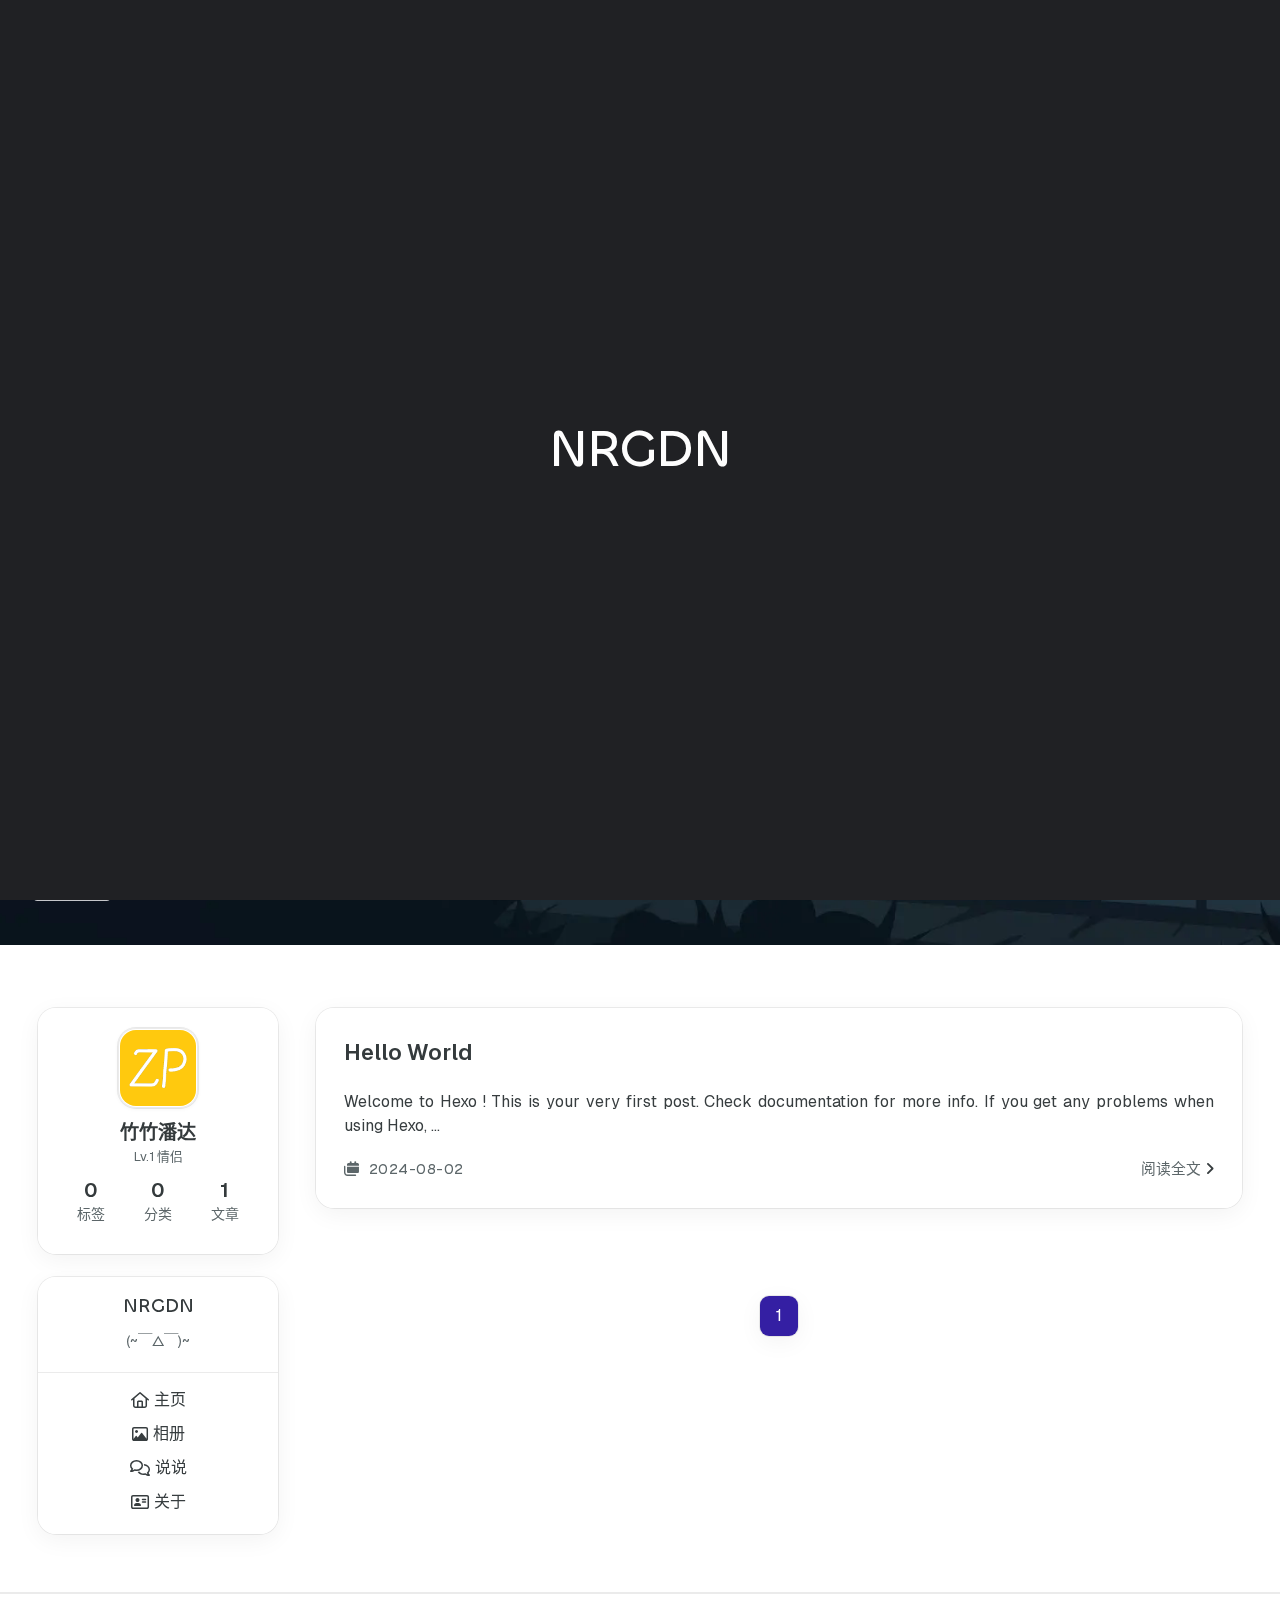
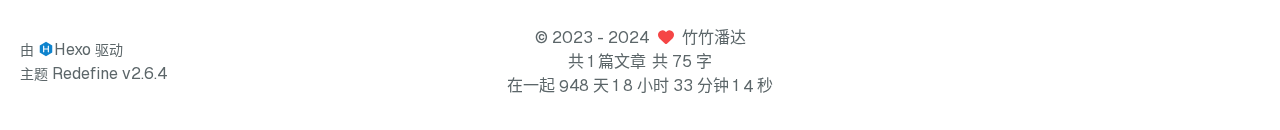
==== index.html @ ad13288f "Site updated: 2024-08-08 12:19:43" ====
<!DOCTYPE html>
<html lang="zh-CN">
<head>
    <meta charset="utf-8">
    <meta name="viewport" content="width=device-width, initial-scale=1">
    <meta name="keywords" content="Hexo Theme Redefine">
    
    <meta name="author" content="竹竹潘达">
    <!-- preconnect -->
    <link rel="preconnect" href="https://fonts.googleapis.com">
    <link rel="preconnect" href="https://fonts.gstatic.com" crossorigin>

    
    <!--- Seo Part-->
    
    <link rel="canonical" href="http://example.com/"/>
    <meta name="robots" content="index,follow">
    <meta name="googlebot" content="index,follow">
    <meta name="revisit-after" content="1 days">
    
        <meta property="og:type" content="website">
<meta property="og:title" content="Hexo">
<meta property="og:url" content="http://example.com/index.html">
<meta property="og:site_name" content="Hexo">
<meta property="og:locale" content="zh_CN">
<meta property="article:author" content="John Doe">
<meta name="twitter:card" content="summary">
    
    
    <!--- Icon Part-->
    <link rel="icon" type="image/png" href="/images/basic/favicon.ico" sizes="192x192">
    <link rel="apple-touch-icon" sizes="180x180" href="/images/basic/favicon.ico">
    <meta name="theme-color" content="#341FA3">
    <link rel="shortcut icon" href="/images/basic/favicon.ico">
    <!--- Page Info-->
    
    <title>
        
        NRGDN
    </title>

    
<link rel="stylesheet" href="/fonts/Chillax/chillax.css">


    <!--- Inject Part-->
    

    
<link rel="stylesheet" href="/css/style.css">


    
        
<link rel="stylesheet" href="/assets/build/styles.css">

    

    
<link rel="stylesheet" href="/fonts/GeistMono/geist-mono.css">

    
<link rel="stylesheet" href="/fonts/Geist/geist.css">

    <!--- Font Part-->
    
    
    
    

    
        
<script src="/js/libs/anime.min.js"></script>

    

    <script id="hexo-configurations">
    window.config = {"hostname":"example.com","root":"/","language":"zh-CN","path":"search.xml"};
    window.theme = {"articles":{"style":{"font_size":"16px","line_height":1.5,"image_border_radius":"14px","image_alignment":"center","image_caption":false,"link_icon":true,"title_alignment":"left","headings_top_spacing":{"h1":"3.2rem","h2":"2.4rem","h3":"1.9rem","h4":"1.6rem","h5":"1.4rem","h6":"1.3rem"}},"word_count":{"enable":true,"count":true,"min2read":true},"author_label":{"enable":true,"auto":false,"list":["Lv.1 情侣","Lv.2 超甜情侣","Lv.3 神仙眷侣"]},"code_block":{"copy":true,"style":"simple","font":{"enable":false,"family":null,"url":null}},"toc":{"enable":true,"max_depth":3,"number":true,"expand":true,"init_open":true},"copyright":{"enable":true,"default":"all_rights_reserved"},"lazyload":true,"recommendation":{"enable":false,"title":"推荐阅读","limit":3,"mobile_limit":2,"placeholder":"/images/wallhaven-wqery6-light.webp","skip_dirs":[]}},"colors":{"primary":"#341FA3","secondary":null,"default_mode":"light"},"global":{"fonts":{"chinese":{"enable":false,"family":null,"url":null},"english":{"enable":false,"family":null,"url":null}},"content_max_width":"1000px","sidebar_width":"210px","hover":{"shadow":true,"scale":true},"scroll_progress":{"bar":true,"percentage":true},"website_counter":{"url":"https://cn.vercount.one/js","enable":false,"site_pv":true,"site_uv":true,"post_pv":true},"single_page":true,"preloader":true,"open_graph":true,"google_analytics":{"enable":false,"id":null}},"home_banner":{"enable":true,"style":"fixed","image":{"light":"/images/wallhaven-wqery6-light.webp","dark":"/images/wallhaven-wqery6-dark.webp"},"title":"竹竹潘达历险记","subtitle":{"text":[" "],"hitokoto":{"enable":true,"api":"https://v1.hitokoto.cn?c=d&c=k"},"typing_speed":100,"backing_speed":80,"starting_delay":500,"backing_delay":1500,"loop":true,"smart_backspace":true},"text_color":{"light":"#b6d1d1","dark":"#d1d1b6"},"text_style":{"title_size":"2.8rem","subtitle_size":"1.5rem","line_height":1.2},"custom_font":{"enable":false,"family":null,"url":null},"social_links":{"enable":true,"style":"center","links":{"github":"https://github.com/oasislzy/oasislzy.github.io.git","instagram":null,"zhihu":null,"twitter":null,"email":null},"qrs":{"weixin":null}}},"plugins":{"feed":{"enable":false},"aplayer":{"enable":true,"type":"fixed","audios":[{"name":"New Romantics","artist":"Taylor Swift","url":"/music/New Romantics by Taylor Swift/New Romantics by Taylor Swift.mp3","cover":"/music/New Romantics by Taylor Swift/New Romantics by Taylor Swift.jpg","lrc":"/music/New Romantics by Taylor Swift/New Romantics by Taylor Swift.lrc"},{"name":"Liebesträume No. 3 in A-Flat Major, S. 541 No. 3","artist":"Franz Liszt","url":"/music/Liebesträume No. 3 in A-Flat Major, S. 541 No. 3/Liebesträume No. 3 in A-Flat Major, S. 541 No. 3.mp3","cover":"/music/Liebesträume No. 3 in A-Flat Major, S. 541 No. 3/Liebesträume No. 3 in A-Flat Major, S. 541 No. 3.jpg","lrc":null}]},"mermaid":{"enable":false,"version":"9.3.0"}},"version":"2.6.4","navbar":{"auto_hide":true,"color":{"left":"#f78736","right":"#367df7","transparency":33},"width":{"home":"1200px","pages":"1000px"},"links":{"Home":{"path":"/","icon":"fa-regular fa-house"},"Articles":{"icon":"fa-regular fa-newspaper","submenus":{"Archives":"/archives","Tags":"/tags","Categories":"/categories"}},"Masonry":{"path":"/masonry","icon":"fa-regular fa-image"},"Shuoshuo":{"path":"/essays","icon":"fa-regular fa-comments"},"About":{"path":"/about","icon":"fa-regular fa-address-card"}},"search":{"enable":true,"preload":true}},"page_templates":{"friends_column":2,"tags_style":"blur"},"home":{"sidebar":{"enable":true,"position":"left","first_item":"info","announcement":"(~￣△￣)~","show_on_mobile":false,"links":{"主页":{"path":"/","icon":"fa-regular fa-house"},"相册":{"path":"/masonry","icon":"fa-regular fa-image"},"说说":{"path":"/essays","icon":"fa-regular fa-comments"},"关于":{"path":"/about","icon":"fa-regular fa-address-card"}}},"article_date_format":"auto","categories":{"enable":true,"limit":3},"tags":{"enable":true,"limit":3}},"footerStart":"2023/12/18 19:29:13"};
    window.lang_ago = {"second":"%s 秒前","minute":"%s 分钟前","hour":"%s 小时前","day":"%s 天前","week":"%s 周前","month":"%s 个月前","year":"%s 年前"};
    window.data = {"masonry":true};
  </script>
    
    <!--- Fontawesome Part-->
    
<link rel="stylesheet" href="/fontawesome/fontawesome.min.css">

    
<link rel="stylesheet" href="/fontawesome/brands.min.css">

    
<link rel="stylesheet" href="/fontawesome/solid.min.css">

    
<link rel="stylesheet" href="/fontawesome/regular.min.css">

    
    
    
    
<meta name="generator" content="Hexo 7.3.0"></head>


<body>
<div class="progress-bar-container">
    
        <span class="scroll-progress-bar"></span>
    

    
        <span class="pjax-progress-bar"></span>
<!--        <span class="swup-progress-icon">-->
<!--            <i class="fa-solid fa-circle-notch fa-spin"></i>-->
<!--        </span>-->
    
</div>



    <style>
    :root {
        --preloader-background-color: #fff;
        --preloader-text-color: #000;
    }

    @media (prefers-color-scheme: dark) {
        :root {
            --preloader-background-color: #202124;
            --preloader-text-color: #fff;
        }
    }

    @media (prefers-color-scheme: light) {
        :root {
            --preloader-background-color: #fff;
            --preloader-text-color: #000;
        }
    }

    @media (max-width: 600px) {
        .ml13 {
            font-size: 2.6rem !important; /* Adjust this value as needed */
        }
    }

    .preloader {
        display: flex;
        flex-direction: column;
        gap: 1rem; /* Tailwind 'gap-4' is 1rem */
        align-items: center;
        justify-content: center;
        position: fixed;
        padding: 12px;
        top: 0;
        right: 0;
        bottom: 0;
        left: 0;
        width: 100vw;
        height: 100vh; /* 'h-screen' is 100% of the viewport height */
        background-color: var(--preloader-background-color);
        z-index: 1100; /* 'z-[1100]' sets the z-index */
        transition: opacity 0.2s ease-in-out;
    }

    .ml13 {
        font-size: 3.2rem;
        /* text-transform: uppercase; */
        color: var(--preloader-text-color);
        letter-spacing: -1px;
        font-weight: 500;
        font-family: 'Chillax-Variable', sans-serif;
        text-align: center;
    }

    .ml13 .word {
        display: inline-flex;
        flex-wrap: wrap;
        white-space: nowrap;
    }

    .ml13 .letter {
        display: inline-block;
        line-height: 1em;
    }
</style>

<div class="preloader">
    <h2 class="ml13">
        NRGDN
    </h2>
    <script>
        var textWrapper = document.querySelector('.ml13');
        // Split text into words
        var words = textWrapper.textContent.trim().split(' ');

        // Clear the existing content
        textWrapper.innerHTML = '';

        // Wrap each word and its letters in spans
        words.forEach(function(word) {
            var wordSpan = document.createElement('span');
            wordSpan.classList.add('word');
            wordSpan.innerHTML = word.replace(/\S/g, "<span class='letter'>$&</span>");
            textWrapper.appendChild(wordSpan);
            textWrapper.appendChild(document.createTextNode(' ')); // Add space between words
        });

        var animation = anime.timeline({loop: true})
            .add({
                targets: '.ml13 .letter',
                translateY: [40,0],
                translateZ: 0,
                opacity: [0,1],
                filter: ['blur(5px)', 'blur(0px)'], // Starting from blurred to unblurred
                easing: "easeOutExpo",
                duration: 1400,
                delay: (el, i) => 300 + 30 * i,
            }).add({
                targets: '.ml13 .letter',
                translateY: [0,-40],
                opacity: [1,0],
                filter: ['blur(0px)', 'blur(5px)'], // Ending from unblurred to blurred
                easing: "easeInExpo",
                duration: 1200,
                delay: (el, i) => 100 + 30 * i,
                complete: function() {
                    hidePreloader(); // Call hidePreloader after the animation completes
                }
            });

        let themeStatus = JSON.parse(localStorage.getItem('REDEFINE-THEME-STATUS'))?.isDark;

        // If the theme status is not found in local storage, check the preferred color scheme
        if (themeStatus === undefined || themeStatus === null) {
            if (window.matchMedia && window.matchMedia('(prefers-color-scheme: dark)').matches) {
                themeStatus = 'dark';
            } else {
                themeStatus = 'light';
            }
        }

        // Now you can use the themeStatus variable in your code
        if (themeStatus) {
            document.documentElement.style.setProperty('--preloader-background-color', '#202124');
            document.documentElement.style.setProperty('--preloader-text-color', '#fff');
        } else {
            document.documentElement.style.setProperty('--preloader-background-color', '#fff');
            document.documentElement.style.setProperty('--preloader-text-color', '#000');
        }

        window.addEventListener('load', function () {
            setTimeout(hidePreloader, 5000); // Call hidePreloader after 5000 milliseconds if not already called by animation
        });

        function hidePreloader() {
            var preloader = document.querySelector('.preloader');
            preloader.style.opacity = '0';
            setTimeout(function () {
                preloader.style.display = 'none';
            }, 200);
        }
    </script>
</div>

<main class="page-container" id="swup">

    
        
    <style>
        .home-banner-container {
            background: none !important;
        }
        .home-article-item,
        .sidebar-links,
        .sidebar-content,
        a.page-number,
        a.extend,
        .sidebar-links .links:hover,
        .right-bottom-tools,
        footer.footer {
            background-color: var(--background-color-transparent-80) !important;
        }
        .right-bottom-tools:hover,
        a.page-number:hover,
        a.extend:hover {
            background-color: var(--primary-color) !important;
        }
        .site-info,
        .home-article-sticky-label {
            background-color: var(--background-color-transparent-15) !important;
        }
        .home-article-sticky-label {
            backdrop-filter: none !important;
        }
    </style>
    <div class="home-banner-background transition-fade fixed top-0 left-0 w-screen h-screen scale-125 sm:scale-110 box-border will-change-transform bg-cover">
        <img src="/images/wallhaven-wqery6-light.webp" alt="home-banner-background" class="w-full h-full object-cover dark:hidden">
        <img src="/images/wallhaven-wqery6-dark.webp" alt="home-banner-background" class="w-full h-full object-cover hidden dark:block">
    </div>


<div class="home-banner-container flex justify-center items-center transition-fade relative">
    
    <div class="content mt-8 flex flex-col justify-center items-center">
        <div class="description flex flex-col justify-center items-center w-screen font-medium text-center"
        
        >
            竹竹潘达历险记
            
            
                <p><i id="subtitle"></i></p>
            
        </div>
        
            
            <div class="absolute bottom-0.5 flex flex-row justify-center max-w-[1340px] items-center w-full px-8 sm:px-12">
                <div class="hidden p-3 bg-gray-300/50 dark:bg-gray-500/40 backdrop-blur-lg border border-white/20 dark:border-gray-500/30 group rounded-full cursor-pointer flex justify-center items-center aspect-square h-full shadow-redefine-flat hover:shadow-redefine-flat-hover transition-shadow" onclick="scrollToMain()" >
                    <i class="fa-solid fa-arrow-down fa-fw fa-lg group-hover:translate-y-1 transition-transform"></i>
                </div>
                <div class="social-contacts px-6 py-3 bg-gray-300/50 dark:bg-gray-500/40 backdrop-blur-lg border border-white/20 dark:border-gray-500/30 shadow-redefine-flat rounded-full flex flex-row gap-3 items-center">
                    
                        
                            
                                <span class="social-contact-item github">
                                    <a target="_blank" href="https://github.com/oasislzy/oasislzy.github.io.git">
                                        <i class="fa-brands fa-fw fa-lg fa-github"></i>
                                    </a>
                                </span>
                            
                        
                    
                        
                    
                        
                    
                        
                    
                        
                    
                    
                </div>
            </div>
        
    </div>
    <script>
        const scrollToMain = ()=> {
            console.log('scroll');
            const target = document.querySelector('.main-content-container');
            target.scrollIntoView({ behavior: 'smooth'});
        }
    </script>
</div>
    

    <div class="main-content-container">


        <div class="main-content-header">
            <header class="navbar-container px-6 md:px-12">

    <div class="navbar-content has-home-banner">
        <div class="left">
            
            <a class="logo-title" href="/">
                <h1>
                NRGDN
                </h1>
            </a>
        </div>

        <div class="right">
            <!-- PC -->
            <div class="desktop">
                <ul class="navbar-list">
                    
                        
                            

                            <li class="navbar-item">
                                <!-- Menu -->
                                <a class="active"
                                   href="/"
                                        >
                                    <i class="fa-regular fa-house fa-fw"></i>
                                    首页
                                    
                                </a>

                                <!-- Submenu -->
                                
                            </li>
                    
                        
                            

                            <li class="navbar-item">
                                <!-- Menu -->
                                <a class="has-dropdown"
                                   href="#"
                                        onClick=&#34;return false;&#34;>
                                    <i class="fa-regular fa-newspaper fa-fw"></i>
                                    文章
                                    <i class="fa-solid fa-chevron-down fa-fw"></i>
                                </a>

                                <!-- Submenu -->
                                
                                    <ul class="sub-menu">
                                        
                                            <li>
                                                <a href="/archives">
                                                    归档
                                                </a>
                                            </li>
                                        
                                            <li>
                                                <a href="/tags">
                                                    标签
                                                </a>
                                            </li>
                                        
                                            <li>
                                                <a href="/categories">
                                                    分类
                                                </a>
                                            </li>
                                        
                                    </ul>
                                
                            </li>
                    
                        
                            

                            <li class="navbar-item">
                                <!-- Menu -->
                                <a class=""
                                   href="/masonry"
                                        >
                                    <i class="fa-regular fa-image fa-fw"></i>
                                    相册
                                    
                                </a>

                                <!-- Submenu -->
                                
                            </li>
                    
                        
                            

                            <li class="navbar-item">
                                <!-- Menu -->
                                <a class=""
                                   href="/essays"
                                        >
                                    <i class="fa-regular fa-comments fa-fw"></i>
                                    说说
                                    
                                </a>

                                <!-- Submenu -->
                                
                            </li>
                    
                        
                            

                            <li class="navbar-item">
                                <!-- Menu -->
                                <a class=""
                                   href="/about"
                                        >
                                    <i class="fa-regular fa-address-card fa-fw"></i>
                                    关于
                                    
                                </a>

                                <!-- Submenu -->
                                
                            </li>
                    
                    
                        <li class="navbar-item search search-popup-trigger">
                            <i class="fa-solid fa-magnifying-glass"></i>
                        </li>
                    
                </ul>
            </div>
            <!-- Mobile -->
            <div class="mobile">
                
                    <div class="icon-item search search-popup-trigger"><i class="fa-solid fa-magnifying-glass"></i>
                    </div>
                
                <div class="icon-item navbar-bar">
                    <div class="navbar-bar-middle"></div>
                </div>
            </div>
        </div>
    </div>

    <!-- Mobile sheet -->
    <div class="navbar-drawer h-screen w-full absolute top-0 left-0 bg-background-color flex flex-col justify-between">
        <ul class="drawer-navbar-list flex flex-col px-4 justify-center items-start">
            
                
                    

                    <li class="drawer-navbar-item text-base my-1.5 flex flex-col w-full">
                        
                        <a class="py-1.5 px-2 flex flex-row items-center justify-between gap-1 hover:!text-primary active:!text-primary text-2xl font-semibold group border-b border-border-color hover:border-primary w-full active"
                           href="/"
                        >
                            <span>
                                首页
                            </span>
                            
                                <i class="fa-regular fa-house fa-sm fa-fw"></i>
                            
                        </a>
                        

                        
                    </li>
            
                
                    

                    <li class="drawer-navbar-item-sub text-base my-1.5 flex flex-col w-full">
                        
                        <div class="py-1.5 px-2 flex flex-row items-center justify-between gap-1 hover:!text-primary active:!text-primary cursor-pointer text-2xl font-semibold group border-b border-border-color hover:border-primary w-full active"
                             navbar-data-toggle="submenu-Articles"
                        >
                            <span>
                                文章
                            </span>
                            
                                <i class="fa-solid fa-chevron-right fa-sm fa-fw transition-all"></i>
                            
                        </div>
                        

                        
                            <div class="flex-col items-start px-2 py-2 hidden" data-target="submenu-Articles">
                                
                                    <div class="drawer-navbar-item text-base flex flex-col justify-center items-start hover:underline active:underline hover:underline-offset-1 rounded-3xl">
                                        <a class=" text-third-text-color text-xl"
                                           href="/archives">归档</a>
                                    </div>
                                
                                    <div class="drawer-navbar-item text-base flex flex-col justify-center items-start hover:underline active:underline hover:underline-offset-1 rounded-3xl">
                                        <a class=" text-third-text-color text-xl"
                                           href="/tags">标签</a>
                                    </div>
                                
                                    <div class="drawer-navbar-item text-base flex flex-col justify-center items-start hover:underline active:underline hover:underline-offset-1 rounded-3xl">
                                        <a class=" text-third-text-color text-xl"
                                           href="/categories">分类</a>
                                    </div>
                                
                            </div>
                        
                    </li>
            
                
                    

                    <li class="drawer-navbar-item text-base my-1.5 flex flex-col w-full">
                        
                        <a class="py-1.5 px-2 flex flex-row items-center justify-between gap-1 hover:!text-primary active:!text-primary text-2xl font-semibold group border-b border-border-color hover:border-primary w-full "
                           href="/masonry"
                        >
                            <span>
                                相册
                            </span>
                            
                                <i class="fa-regular fa-image fa-sm fa-fw"></i>
                            
                        </a>
                        

                        
                    </li>
            
                
                    

                    <li class="drawer-navbar-item text-base my-1.5 flex flex-col w-full">
                        
                        <a class="py-1.5 px-2 flex flex-row items-center justify-between gap-1 hover:!text-primary active:!text-primary text-2xl font-semibold group border-b border-border-color hover:border-primary w-full "
                           href="/essays"
                        >
                            <span>
                                说说
                            </span>
                            
                                <i class="fa-regular fa-comments fa-sm fa-fw"></i>
                            
                        </a>
                        

                        
                    </li>
            
                
                    

                    <li class="drawer-navbar-item text-base my-1.5 flex flex-col w-full">
                        
                        <a class="py-1.5 px-2 flex flex-row items-center justify-between gap-1 hover:!text-primary active:!text-primary text-2xl font-semibold group border-b border-border-color hover:border-primary w-full "
                           href="/about"
                        >
                            <span>
                                关于
                            </span>
                            
                                <i class="fa-regular fa-address-card fa-sm fa-fw"></i>
                            
                        </a>
                        

                        
                    </li>
            

            
            
        </ul>

        <div class="statistics flex justify-around my-2.5">
    <a class="item tag-count-item flex flex-col justify-center items-center w-20" href="/tags">
        <div class="number text-2xl sm:text-xl text-second-text-color font-semibold">0</div>
        <div class="label text-third-text-color text-sm">标签</div>
    </a>
    <a class="item tag-count-item flex flex-col justify-center items-center w-20" href="/categories">
        <div class="number text-2xl sm:text-xl text-second-text-color font-semibold">0</div>
        <div class="label text-third-text-color text-sm">分类</div>
    </a>
    <a class="item tag-count-item flex flex-col justify-center items-center w-20" href="/archives">
        <div class="number text-2xl sm:text-xl text-second-text-color font-semibold">1</div>
        <div class="label text-third-text-color text-sm">文章</div>
    </a>
</div>
    </div>

    <div class="window-mask"></div>

</header>


        </div>

        <div class="main-content-body">

            
                <div class="home-sidebar-container">
    <div class="sticky-container sticky">
        
        
            <div class="sidebar-content">
                <div class="avatar flex justify-center">
    <img src="/images/basic/avatar.png">
</div>
                <div class="author flex flex-col justify-center my-2.5 mx-0">
    <div class="name">竹竹潘达</div>
    
        <div class="label">Lv.1 情侣</div>
    
</div>
                <div class="statistics flex justify-around my-2.5">
    <a class="item tag-count-item flex flex-col justify-center items-center w-20" href="/tags">
        <div class="number text-2xl sm:text-xl text-second-text-color font-semibold">0</div>
        <div class="label text-third-text-color text-sm">标签</div>
    </a>
    <a class="item tag-count-item flex flex-col justify-center items-center w-20" href="/categories">
        <div class="number text-2xl sm:text-xl text-second-text-color font-semibold">0</div>
        <div class="label text-third-text-color text-sm">分类</div>
    </a>
    <a class="item tag-count-item flex flex-col justify-center items-center w-20" href="/archives">
        <div class="number text-2xl sm:text-xl text-second-text-color font-semibold">1</div>
        <div class="label text-third-text-color text-sm">文章</div>
    </a>
</div>
            </div>
            
                <div class="sidebar-links"   marginTop >
                    <div class="site-info">
                        <div class="site-name">NRGDN</div>
                        
                            <div class="announcement">
                                (~￣△￣)~
                            </div>
                        
                    </div>
                    
                        
                            
                                <a class="links" href="/">
                                    
                                        <i class="fa-regular fa-house icon-space"></i>
                                    
                                    <span class="link-name">主页</span>
                                </a>
                            
                        
                            
                                <a class="links" href="/masonry">
                                    
                                        <i class="fa-regular fa-image icon-space"></i>
                                    
                                    <span class="link-name">相册</span>
                                </a>
                            
                        
                            
                                <a class="links" href="/essays">
                                    
                                        <i class="fa-regular fa-comments icon-space"></i>
                                    
                                    <span class="link-name">说说</span>
                                </a>
                            
                        
                            
                                <a class="links" href="/about">
                                    
                                        <i class="fa-regular fa-address-card icon-space"></i>
                                    
                                    <span class="link-name">关于</span>
                                </a>
                            
                        
                    
                </div>
            
        

    </div>
</div>

            

            <div class="main-content">

                
                    <div class="home-content-container">
    <ul class="home-article-list">
        
            <li class="home-article-item">

                

                

                
                <div class="flex flex-col gap-5 px-7 pb-7 pt-7">
                    <h3 class="home-article-title">
                        <a href="/2024/08/02/hello-world/">
                            Hello World
                        </a>
                    </h3>

                    <div class="home-article-content markdown-body">
                        
                            Welcome to Hexo ! This is your very first post. Check documentation  for more info. If you get any problems when using Hexo, ...
                        
                    </div>

                    <div class="home-article-meta-info-container">
    <div class="home-article-meta-info">
        <span><i class="fa-solid fa-calendars"></i>&nbsp;
            <span class="home-article-date" data-date="Fri Aug 02 2024 18:10:32 GMT+0800">
                
                    2024-08-02
                
            </span>
        </span>
        
        
    </div>

    <a href="/2024/08/02/hello-world/">阅读全文<span class="seo-reader-text">Hello World</span>&nbsp;<i class="fa-solid fa-angle-right"></i></a>
</div>

                </div>
            </li>
        
    </ul>

    <div class="home-paginator px-7 py-5">
        <div class="paginator">
    <span class="page-number current">1</span>
</div>

    </div>
</div>

                    <div class="comment-container pjax"></div>
                

            </div>

            

        </div>

        <div class="main-content-footer">
            <footer class="footer mt-5 py-5 h-auto text-base text-third-text-color relative border-t-2 border-t-border-color">
    <div class="info-container py-3 text-center">
        
        <div class="text-center">
            &copy;
            
              <span>2023</span>
              -
            
            2024&nbsp;&nbsp;<i class="fa-solid fa-heart fa-beat" style="--fa-animation-duration: 0.5s; color: #f54545"></i>&nbsp;&nbsp;<a href="/">竹竹潘达</a>
            
                
                <p class="post-count space-x-0.5">
                    <span>
                        共 1 篇文章
                    </span>
                    
                        <span>
                            共 75 字
                        </span>
                    
                </p>
            
        </div>
        
        <div class="relative text-center lg:absolute lg:left-[20px] lg:top-1/2 lg:-translate-y-1/2 lg:text-left">
            <span class="lg:block text-sm">由 <?xml version="1.0" encoding="utf-8"?><!DOCTYPE svg PUBLIC "-//W3C//DTD SVG 1.1//EN" "http://www.w3.org/Graphics/SVG/1.1/DTD/svg11.dtd"><svg class="relative top-[2px] inline-block align-baseline" version="1.1" id="圖層_1" xmlns="http://www.w3.org/2000/svg" xmlns:xlink="http://www.w3.org/1999/xlink" x="0px" y="0px" width="1rem" height="1rem" viewBox="0 0 512 512" enable-background="new 0 0 512 512" xml:space="preserve"><path fill="#0E83CD" d="M256.4,25.8l-200,115.5L56,371.5l199.6,114.7l200-115.5l0.4-230.2L256.4,25.8z M349,354.6l-18.4,10.7l-18.6-11V275H200v79.6l-18.4,10.7l-18.6-11v-197l18.5-10.6l18.5,10.8V237h112v-79.6l18.5-10.6l18.5,10.8V354.6z"/></svg><a target="_blank" class="text-base" href="https://hexo.io">Hexo</a> 驱动</span>
            <span class="text-sm lg:block">主题&nbsp;<a class="text-base" target="_blank" href="https://github.com/EvanNotFound/hexo-theme-redefine">Redefine v2.6.4</a></span>
        </div>
        
        
            <div>
                在一起 <span class="odometer" id="runtime_days" ></span> 天 <span class="odometer" id="runtime_hours"></span> 小时 <span class="odometer" id="runtime_minutes"></span> 分钟 <span class="odometer" id="runtime_seconds"></span> 秒
            </div>
        
        
            <script data-swup-reload-script>
                try {
                    function odometer_init() {
                    const elements = document.querySelectorAll('.odometer');
                    elements.forEach(el => {
                        new Odometer({
                            el,
                            format: '( ddd).dd',
                            duration: 200
                        });
                    });
                    }
                    odometer_init();
                } catch (error) {}
            </script>
        
        
        
    </div>  
</footer>
        </div>
    </div>

    

    <div class="right-side-tools-container">
        <div class="side-tools-container">
    <ul class="hidden-tools-list">
        <li class="right-bottom-tools tool-font-adjust-plus flex justify-center items-center">
            <i class="fa-regular fa-magnifying-glass-plus"></i>
        </li>

        <li class="right-bottom-tools tool-font-adjust-minus flex justify-center items-center">
            <i class="fa-regular fa-magnifying-glass-minus"></i>
        </li>

        <li class="right-bottom-tools tool-dark-light-toggle flex justify-center items-center">
            <i class="fa-regular fa-moon"></i>
        </li>

        <!-- rss -->
        

        

        <li class="right-bottom-tools tool-scroll-to-bottom flex justify-center items-center">
            <i class="fa-regular fa-arrow-down"></i>
        </li>
    </ul>

    <ul class="visible-tools-list">
        <li class="right-bottom-tools toggle-tools-list flex justify-center items-center">
            <i class="fa-regular fa-cog fa-spin"></i>
        </li>
        
            <li class="right-bottom-tools tool-scroll-to-top flex justify-center items-center">
                <i class="arrow-up fas fa-arrow-up"></i>
                <span class="percent"></span>
            </li>
        
        
    </ul>
</div>

    </div>

    <div class="image-viewer-container">
    <img src="">
</div>


    
        <div class="search-pop-overlay">
    <div class="popup search-popup">
        <div class="search-header">
          <span class="search-input-field-pre">
            <i class="fa-solid fa-keyboard"></i>
          </span>
            <div class="search-input-container">
                <input autocomplete="off"
                       autocorrect="off"
                       autocapitalize="off"
                       placeholder="搜索..."
                       spellcheck="false"
                       type="search"
                       class="search-input"
                >
            </div>
            <span class="popup-btn-close">
                <i class="fa-solid fa-times"></i>
            </span>
        </div>
        <div id="search-result">
            <div id="no-result">
                <i class="fa-solid fa-spinner fa-spin-pulse fa-5x fa-fw"></i>
            </div>
        </div>
    </div>
</div>

    

</main>


    
<script src="/js/libs/Swup.min.js"></script>

<script src="/js/libs/SwupSlideTheme.min.js"></script>

<script src="/js/libs/SwupScriptsPlugin.min.js"></script>

<script src="/js/libs/SwupProgressPlugin.min.js"></script>

<script src="/js/libs/SwupScrollPlugin.min.js"></script>

<script src="/js/libs/SwupPreloadPlugin.min.js"></script>

<script>
    const swup = new Swup({
        plugins: [
            new SwupScriptsPlugin({
                optin: true,
            }),
            new SwupProgressPlugin(),
            new SwupScrollPlugin({
                offset: 80,
            }),
            new SwupSlideTheme({
                mainElement: ".main-content-body",
            }),
            new SwupPreloadPlugin(),
        ],
        containers: ["#swup"],
    });
</script>








<script src="/js/tools/imageViewer.js" type="module"></script>

<script src="/js/utils.js" type="module"></script>

<script src="/js/main.js" type="module"></script>

<script src="/js/layouts/navbarShrink.js" type="module"></script>

<script src="/js/tools/scrollTopBottom.js" type="module"></script>

<script src="/js/tools/lightDarkSwitch.js" type="module"></script>

<script src="/js/layouts/categoryList.js" type="module"></script>



    
<script src="/js/tools/localSearch.js" type="module"></script>




    
<script src="/js/tools/codeBlock.js" type="module"></script>




    
<script src="/js/layouts/lazyload.js" type="module"></script>




    
<script src="/js/tools/runtime.js"></script>

    
<script src="/js/libs/odometer.min.js"></script>

    
<link rel="stylesheet" href="/assets/odometer-theme-minimal.css">




  
<script src="/js/libs/Typed.min.js"></script>

  
<script src="/js/plugins/typed.js" type="module"></script>






    
<script src="/js/libs/minimasonry.min.js"></script>

    
<script src="/js/plugins/masonry.js" type="module"></script>





<div class="post-scripts" data-swup-reload-script>
    
        
<script src="/js/tools/tocToggle.js" type="module"></script>

<script src="/js/layouts/toc.js" type="module"></script>

<script src="/js/plugins/tabs.js" type="module"></script>

    
</div>


    <div id="aplayer"></div>

<script src="/js/libs/APlayer.min.js"></script>


<script src="/js/plugins/aplayer.js"></script>


</body>
</html>
---- fonts/Chillax/chillax.css ----
/**
 * @license
 *
 * Font Family: Chillax
 * Designed by: Manushi Parikh
 * URL: https://www.fontshare.com/fonts/chillax
 * © 2023 Indian Type Foundry
 *
 * Font Style:
 * Chillax Variable(Variable font)
 *
*/


/**
* This is a variable font
* You can controll variable axes as shown below:
* font-variation-settings: 'wght' 700.0;
*
* available axes:

* 'wght' (range from 200.0 to 700.0)

*/

@font-face {
    font-family: 'Chillax-Variable';
    src:local('Chillax-Variable'),
        local('ChillaxVariable'),
        local('Chillax Variable'),
        local('Chillax'),
        url('Chillax-Variable.woff2') format('woff2'),
        url('Chillax-Variable.woff') format('woff'),
        url('Chillax-Variable.ttf') format('truetype');
    font-weight: 200 700;
    font-display: swap;
    font-style: normal;
}
---- css/style.css ----
@tailwind base;
@tailwind components;
@tailwind utilities;
.fade-in-down-animation {
  animation-fill-mode: both;
  animation-duration: 1s;
  animation-name: fade-in-down;
  will-change: transform;
}
.title-hover-animation {
  display: inline-block;
  position: relative;
  border-bottom: none;
  line-height: 1.3;
  vertical-align: top;
  color: var(--second-text-color);
}
.title-hover-animation::before {
  content: '';
  position: absolute;
  width: 100%;
  height: 2px;
  bottom: -4px;
  left: 0;
  background-color: var(--second-text-color);
  visibility: hidden;
  transform: scaleX(0);
  transition-property: color, background, box-shadow, border-color, visibility, transform;
  transition-delay: 0s, 0s, 0s, 0s, 0s, 0s;
  transition-duration: 0.2s, 0.2s, 0.2s, 0.2s, 0.2s, 0.2s;
  transition-timing-function: ease, ease, ease, ease, ease-in-out, ease-in-out;
}
@-moz-keyframes fade-in-down {
  0% {
    opacity: 0;
    transform: translateY(-50px);
  }
  100% {
    opacity: 1;
    transform: translateY(0);
  }
}
@-webkit-keyframes fade-in-down {
  0% {
    opacity: 0;
    transform: translateY(-50px);
  }
  100% {
    opacity: 1;
    transform: translateY(0);
  }
}
@-o-keyframes fade-in-down {
  0% {
    opacity: 0;
    transform: translateY(-50px);
  }
  100% {
    opacity: 1;
    transform: translateY(0);
  }
}
@keyframes fade-in-down {
  0% {
    opacity: 0;
    transform: translateY(-50px);
  }
  100% {
    opacity: 1;
    transform: translateY(0);
  }
}
@-moz-keyframes icon-animate {
  0%, 100% {
    transform: scale(1);
  }
  10%, 30% {
    transform: scale(0.88);
  }
  20%, 40%, 60%, 80% {
    transform: scale(1.08);
  }
  50%, 70% {
    transform: scale(1.08);
  }
}
@-webkit-keyframes icon-animate {
  0%, 100% {
    transform: scale(1);
  }
  10%, 30% {
    transform: scale(0.88);
  }
  20%, 40%, 60%, 80% {
    transform: scale(1.08);
  }
  50%, 70% {
    transform: scale(1.08);
  }
}
@-o-keyframes icon-animate {
  0%, 100% {
    transform: scale(1);
  }
  10%, 30% {
    transform: scale(0.88);
  }
  20%, 40%, 60%, 80% {
    transform: scale(1.08);
  }
  50%, 70% {
    transform: scale(1.08);
  }
}
@keyframes icon-animate {
  0%, 100% {
    transform: scale(1);
  }
  10%, 30% {
    transform: scale(0.88);
  }
  20%, 40%, 60%, 80% {
    transform: scale(1.08);
  }
  50%, 70% {
    transform: scale(1.08);
  }
}
:root {
  --background-color: #fff;
  --background-color-transparent: rgba(255,255,255,0.6);
  --background-color-transparent-15: rgba(255,255,255,0.15);
  --background-color-transparent-40: rgba(255,255,255,0.4);
  --background-color-transparent-80: rgba(255,255,255,0.8);
  --second-background-color: #fafafa;
  --third-background-color: #f7f7f7;
  --third-background-color-transparent: rgba(241,241,241,0.6);
  --primary-color: #341fa3;
  --first-text-color: #323739;
  --second-text-color: #343a3c;
  --third-text-color: #5c6669;
  --fourth-text-color: #eaeced;
  --default-text-color: #373d3f;
  --invert-text-color: #bebec6;
  --border-color: rgba(0,0,0,0.08);
  --selection-color: #3c24be;
  --shadow-color-1: rgba(0,0,0,0.08);
  --shadow-color-2: rgba(0,0,0,0.05);
  --shadow-hover-color: rgba(0,0,0,0.28);
  --scrollbar-color: #c1c1c1;
  --scrollbar-color-hover: #a1a1a1;
  --scroll-bar-bg-color: #fafafa;
  --link-color: #323739;
  --copyright-info-color: #c03;
  --avatar-background-color: #06c;
  --pjax-progress-bar-color: linear-gradient(45deg, #f10006, #ef5b00, #e59c01, #19ca05, #00cab5, #0264c8, #c303c3);
  --archive-timeline-last-child-color: linear-gradient(to bottom, #e8e8e8 60%, rgba(0,0,0,0) 100%) 1 100%;
  --note-blue-title-bg: #d6f7fb;
  --note-red-title-bg: #fde9e9;
  --note-cyan-title-bg: #e9fdf9;
  --note-green-title-bg: #e9fde9;
  --note-yellow-title-bg: #fdf9e9;
  --note-gray-title-bg: #f9f9f9;
  --note-type-title-bg: #fdf3e9;
  --note-black-title-bg: #e9e9e9;
  --note-purple-title-bg: #f9e9fd;
  --home-banner-text-color: #b6d1d1;
  --home-banner-icons-container-border-color: rgba(255,255,255,0.35);
  --home-banner-icons-container-background-color: rgba(255,255,255,0.3);
  --redefine-box-shadow: var(--shadow-color-2) 0px 6px 24px 0px, var(--shadow-color-1) 0px 0px 0px 1px;
  --redefine-box-shadow-hover: var(--shadow-color-2) 0px 6px 24px 0px, var(--shadow-color-1) 0px 0px 0px 1px, var(--shadow-color-1) 0px 0px 0px 1px inset;
  --redefine-box-shadow-flat: var(--shadow-color-2) 0px 1px 4px 0px, var(--shadow-color-1) 0px 0px 0px 1px;
  --redefine-box-shadow-flat-hover: var(--shadow-color-2) 0px 1px 4px 0px, var(--shadow-color-1) 0px 0px 0px 1px, var(--shadow-color-1) 0px 0px 0px 1px inset;
  --mermaid-theme: '';
}
@media (prefers-color-scheme: light) {
  :root {
    --background-color: #fff;
    --background-color-transparent: rgba(255,255,255,0.6);
    --background-color-transparent-15: rgba(255,255,255,0.15);
    --background-color-transparent-40: rgba(255,255,255,0.4);
    --background-color-transparent-80: rgba(255,255,255,0.8);
    --second-background-color: #fafafa;
    --third-background-color: #f7f7f7;
    --third-background-color-transparent: rgba(241,241,241,0.6);
    --primary-color: #341fa3;
    --first-text-color: #323739;
    --second-text-color: #343a3c;
    --third-text-color: #5c6669;
    --fourth-text-color: #eaeced;
    --default-text-color: #373d3f;
    --invert-text-color: #bebec6;
    --border-color: rgba(0,0,0,0.08);
    --selection-color: #3c24be;
    --shadow-color-1: rgba(0,0,0,0.08);
    --shadow-color-2: rgba(0,0,0,0.05);
    --shadow-hover-color: rgba(0,0,0,0.28);
    --scrollbar-color: #c1c1c1;
    --scrollbar-color-hover: #a1a1a1;
    --scroll-bar-bg-color: #fafafa;
    --link-color: #323739;
    --copyright-info-color: #c03;
    --avatar-background-color: #06c;
    --pjax-progress-bar-color: linear-gradient(45deg, #f10006, #ef5b00, #e59c01, #19ca05, #00cab5, #0264c8, #c303c3);
    --archive-timeline-last-child-color: linear-gradient(to bottom, #e8e8e8 60%, rgba(0,0,0,0) 100%) 1 100%;
    --note-blue-title-bg: #d6f7fb;
    --note-red-title-bg: #fde9e9;
    --note-cyan-title-bg: #e9fdf9;
    --note-green-title-bg: #e9fde9;
    --note-yellow-title-bg: #fdf9e9;
    --note-gray-title-bg: #f9f9f9;
    --note-type-title-bg: #fdf3e9;
    --note-black-title-bg: #e9e9e9;
    --note-purple-title-bg: #f9e9fd;
    --home-banner-text-color: #b6d1d1;
    --home-banner-icons-container-border-color: rgba(255,255,255,0.35);
    --home-banner-icons-container-background-color: rgba(255,255,255,0.3);
    --redefine-box-shadow: var(--shadow-color-2) 0px 6px 24px 0px, var(--shadow-color-1) 0px 0px 0px 1px;
    --redefine-box-shadow-hover: var(--shadow-color-2) 0px 6px 24px 0px, var(--shadow-color-1) 0px 0px 0px 1px, var(--shadow-color-1) 0px 0px 0px 1px inset;
    --redefine-box-shadow-flat: var(--shadow-color-2) 0px 1px 4px 0px, var(--shadow-color-1) 0px 0px 0px 1px;
    --redefine-box-shadow-flat-hover: var(--shadow-color-2) 0px 1px 4px 0px, var(--shadow-color-1) 0px 0px 0px 1px, var(--shadow-color-1) 0px 0px 0px 1px inset;
    --mermaid-theme: '';
  }
}
@media (prefers-color-scheme: dark) {
  :root {
    --background-color: #202124;
    --background-color-transparent: rgba(32,33,36,0.4);
    --background-color-transparent-15: rgba(32,33,36,0.15);
    --background-color-transparent-40: rgba(32,33,36,0.4);
    --background-color-transparent-80: rgba(32,33,36,0.8);
    --second-background-color: #242529;
    --third-background-color: #292b2f;
    --third-background-color-transparent: rgba(32,33,36,0.6);
    --primary-color: #341fa3;
    --first-text-color: #d2d2d7;
    --second-text-color: #cbcbd1;
    --third-text-color: #9595a2;
    --fourth-text-color: #242429;
    --default-text-color: #bebec6;
    --invert-text-color: #373d3f;
    --border-color: rgba(255,255,255,0.08);
    --selection-color: #3c24be;
    --shadow-color-1: rgba(255,255,255,0.08);
    --shadow-color-2: rgba(255,255,255,0.05);
    --shadow-hover-color: rgba(69,69,69,0.28);
    --scrollbar-color: #898989;
    --scrollbar-color-hover: #a1a1a1;
    --scroll-bar-bg-color: #2a2c30;
    --link-color: #c5c5cc;
    --copyright-info-color: #a30029;
    --avatar-background-color: #005cb8;
    --pjax-progress-bar-color: linear-gradient(45deg, #ea404a, #ea722f, #e9a71f, #67e559, #18ecec, #1b85f1, #ee1dee);
    --archive-timeline-last-child-color: linear-gradient(to bottom, #323232 60%, rgba(255,255,255,0) 100%) 1 100%;
    --note-blue-title-bg: #1e3e46;
    --note-red-title-bg: #4e1e1e;
    --note-cyan-title-bg: #1e4e4e;
    --note-green-title-bg: #1e4e1e;
    --note-yellow-title-bg: #4e4e1e;
    --note-gray-title-bg: #4e4e4e;
    --note-type-title-bg: #4e3a1e;
    --note-black-title-bg: #1e1e1e;
    --note-purple-title-bg: #4e1e4e;
    --home-banner-text-color: #d1d1b6;
    --home-banner-icons-container-border-color: rgba(197,197,197,0.35);
    --home-banner-icons-container-background-color: rgba(197,197,197,0.3);
    --redefine-box-shadow: var(--shadow-color-2) 0px 6px 24px 0px, var(--shadow-color-1) 0px 0px 0px 1px;
    --redefine-box-shadow-hover: var(--shadow-color-2) 0px 6px 24px 0px, var(--shadow-color-1) 0px 0px 0px 1px, var(--shadow-color-1) 0px 0px 0px 1px inset;
    --redefine-box-shadow-flat: var(--shadow-color-2) 0px 1px 4px 0px, var(--shadow-color-1) 0px 0px 0px 1px;
    --redefine-box-shadow-flat-hover: var(--shadow-color-2) 0px 1px 4px 0px, var(--shadow-color-1) 0px 0px 0px 1px, var(--shadow-color-1) 0px 0px 0px 1px inset;
    --mermaid-theme: '';
  }
}
.light-mode {
  --background-color: #fff;
  --background-color-transparent: rgba(255,255,255,0.6);
  --background-color-transparent-15: rgba(255,255,255,0.15);
  --background-color-transparent-40: rgba(255,255,255,0.4);
  --background-color-transparent-80: rgba(255,255,255,0.8);
  --second-background-color: #fafafa;
  --third-background-color: #f7f7f7;
  --third-background-color-transparent: rgba(241,241,241,0.6);
  --primary-color: #341fa3;
  --first-text-color: #323739;
  --second-text-color: #343a3c;
  --third-text-color: #5c6669;
  --fourth-text-color: #eaeced;
  --default-text-color: #373d3f;
  --invert-text-color: #bebec6;
  --border-color: rgba(0,0,0,0.08);
  --selection-color: #3c24be;
  --shadow-color-1: rgba(0,0,0,0.08);
  --shadow-color-2: rgba(0,0,0,0.05);
  --shadow-hover-color: rgba(0,0,0,0.28);
  --scrollbar-color: #c1c1c1;
  --scrollbar-color-hover: #a1a1a1;
  --scroll-bar-bg-color: #fafafa;
  --link-color: #323739;
  --copyright-info-color: #c03;
  --avatar-background-color: #06c;
  --pjax-progress-bar-color: linear-gradient(45deg, #f10006, #ef5b00, #e59c01, #19ca05, #00cab5, #0264c8, #c303c3);
  --archive-timeline-last-child-color: linear-gradient(to bottom, #e8e8e8 60%, rgba(0,0,0,0) 100%) 1 100%;
  --note-blue-title-bg: #d6f7fb;
  --note-red-title-bg: #fde9e9;
  --note-cyan-title-bg: #e9fdf9;
  --note-green-title-bg: #e9fde9;
  --note-yellow-title-bg: #fdf9e9;
  --note-gray-title-bg: #f9f9f9;
  --note-type-title-bg: #fdf3e9;
  --note-black-title-bg: #e9e9e9;
  --note-purple-title-bg: #f9e9fd;
  --home-banner-text-color: #b6d1d1;
  --home-banner-icons-container-border-color: rgba(255,255,255,0.35);
  --home-banner-icons-container-background-color: rgba(255,255,255,0.3);
  --redefine-box-shadow: var(--shadow-color-2) 0px 6px 24px 0px, var(--shadow-color-1) 0px 0px 0px 1px;
  --redefine-box-shadow-hover: var(--shadow-color-2) 0px 6px 24px 0px, var(--shadow-color-1) 0px 0px 0px 1px, var(--shadow-color-1) 0px 0px 0px 1px inset;
  --redefine-box-shadow-flat: var(--shadow-color-2) 0px 1px 4px 0px, var(--shadow-color-1) 0px 0px 0px 1px;
  --redefine-box-shadow-flat-hover: var(--shadow-color-2) 0px 1px 4px 0px, var(--shadow-color-1) 0px 0px 0px 1px, var(--shadow-color-1) 0px 0px 0px 1px inset;
  --mermaid-theme: '';
}
.dark-mode {
  --background-color: #202124;
  --background-color-transparent: rgba(32,33,36,0.4);
  --background-color-transparent-15: rgba(32,33,36,0.15);
  --background-color-transparent-40: rgba(32,33,36,0.4);
  --background-color-transparent-80: rgba(32,33,36,0.8);
  --second-background-color: #242529;
  --third-background-color: #292b2f;
  --third-background-color-transparent: rgba(32,33,36,0.6);
  --primary-color: #341fa3;
  --first-text-color: #d2d2d7;
  --second-text-color: #cbcbd1;
  --third-text-color: #9595a2;
  --fourth-text-color: #242429;
  --default-text-color: #bebec6;
  --invert-text-color: #373d3f;
  --border-color: rgba(255,255,255,0.08);
  --selection-color: #3c24be;
  --shadow-color-1: rgba(255,255,255,0.08);
  --shadow-color-2: rgba(255,255,255,0.05);
  --shadow-hover-color: rgba(69,69,69,0.28);
  --scrollbar-color: #898989;
  --scrollbar-color-hover: #a1a1a1;
  --scroll-bar-bg-color: #2a2c30;
  --link-color: #c5c5cc;
  --copyright-info-color: #a30029;
  --avatar-background-color: #005cb8;
  --pjax-progress-bar-color: linear-gradient(45deg, #ea404a, #ea722f, #e9a71f, #67e559, #18ecec, #1b85f1, #ee1dee);
  --archive-timeline-last-child-color: linear-gradient(to bottom, #323232 60%, rgba(255,255,255,0) 100%) 1 100%;
  --note-blue-title-bg: #1e3e46;
  --note-red-title-bg: #4e1e1e;
  --note-cyan-title-bg: #1e4e4e;
  --note-green-title-bg: #1e4e1e;
  --note-yellow-title-bg: #4e4e1e;
  --note-gray-title-bg: #4e4e4e;
  --note-type-title-bg: #4e3a1e;
  --note-black-title-bg: #1e1e1e;
  --note-purple-title-bg: #4e1e4e;
  --home-banner-text-color: #d1d1b6;
  --home-banner-icons-container-border-color: rgba(197,197,197,0.35);
  --home-banner-icons-container-background-color: rgba(197,197,197,0.3);
  --redefine-box-shadow: var(--shadow-color-2) 0px 6px 24px 0px, var(--shadow-color-1) 0px 0px 0px 1px;
  --redefine-box-shadow-hover: var(--shadow-color-2) 0px 6px 24px 0px, var(--shadow-color-1) 0px 0px 0px 1px, var(--shadow-color-1) 0px 0px 0px 1px inset;
  --redefine-box-shadow-flat: var(--shadow-color-2) 0px 1px 4px 0px, var(--shadow-color-1) 0px 0px 0px 1px;
  --redefine-box-shadow-flat-hover: var(--shadow-color-2) 0px 1px 4px 0px, var(--shadow-color-1) 0px 0px 0px 1px, var(--shadow-color-1) 0px 0px 0px 1px inset;
  --mermaid-theme: '';
}
:root {
  --background-color: #fff;
  --background-color-transparent: rgba(255,255,255,0.6);
  --background-color-transparent-15: rgba(255,255,255,0.15);
  --background-color-transparent-40: rgba(255,255,255,0.4);
  --background-color-transparent-80: rgba(255,255,255,0.8);
  --second-background-color: #fafafa;
  --third-background-color: #f7f7f7;
  --third-background-color-transparent: rgba(241,241,241,0.6);
  --primary-color: #341fa3;
  --first-text-color: #323739;
  --second-text-color: #343a3c;
  --third-text-color: #5c6669;
  --fourth-text-color: #eaeced;
  --default-text-color: #373d3f;
  --invert-text-color: #bebec6;
  --border-color: rgba(0,0,0,0.08);
  --selection-color: #3c24be;
  --shadow-color-1: rgba(0,0,0,0.08);
  --shadow-color-2: rgba(0,0,0,0.05);
  --shadow-hover-color: rgba(0,0,0,0.28);
  --scrollbar-color: #c1c1c1;
  --scrollbar-color-hover: #a1a1a1;
  --scroll-bar-bg-color: #fafafa;
  --link-color: #323739;
  --copyright-info-color: #c03;
  --avatar-background-color: #06c;
  --pjax-progress-bar-color: linear-gradient(45deg, #f10006, #ef5b00, #e59c01, #19ca05, #00cab5, #0264c8, #c303c3);
  --archive-timeline-last-child-color: linear-gradient(to bottom, #e8e8e8 60%, rgba(0,0,0,0) 100%) 1 100%;
  --note-blue-title-bg: #d6f7fb;
  --note-red-title-bg: #fde9e9;
  --note-cyan-title-bg: #e9fdf9;
  --note-green-title-bg: #e9fde9;
  --note-yellow-title-bg: #fdf9e9;
  --note-gray-title-bg: #f9f9f9;
  --note-type-title-bg: #fdf3e9;
  --note-black-title-bg: #e9e9e9;
  --note-purple-title-bg: #f9e9fd;
  --home-banner-text-color: #b6d1d1;
  --home-banner-icons-container-border-color: rgba(255,255,255,0.35);
  --home-banner-icons-container-background-color: rgba(255,255,255,0.3);
  --redefine-box-shadow: var(--shadow-color-2) 0px 6px 24px 0px, var(--shadow-color-1) 0px 0px 0px 1px;
  --redefine-box-shadow-hover: var(--shadow-color-2) 0px 6px 24px 0px, var(--shadow-color-1) 0px 0px 0px 1px, var(--shadow-color-1) 0px 0px 0px 1px inset;
  --redefine-box-shadow-flat: var(--shadow-color-2) 0px 1px 4px 0px, var(--shadow-color-1) 0px 0px 0px 1px;
  --redefine-box-shadow-flat-hover: var(--shadow-color-2) 0px 1px 4px 0px, var(--shadow-color-1) 0px 0px 0px 1px, var(--shadow-color-1) 0px 0px 0px 1px inset;
  --mermaid-theme: '';
}
@media (prefers-color-scheme: light) {
  :root {
    --background-color: #fff;
    --background-color-transparent: rgba(255,255,255,0.6);
    --background-color-transparent-15: rgba(255,255,255,0.15);
    --background-color-transparent-40: rgba(255,255,255,0.4);
    --background-color-transparent-80: rgba(255,255,255,0.8);
    --second-background-color: #fafafa;
    --third-background-color: #f7f7f7;
    --third-background-color-transparent: rgba(241,241,241,0.6);
    --primary-color: #341fa3;
    --first-text-color: #323739;
    --second-text-color: #343a3c;
    --third-text-color: #5c6669;
    --fourth-text-color: #eaeced;
    --default-text-color: #373d3f;
    --invert-text-color: #bebec6;
    --border-color: rgba(0,0,0,0.08);
    --selection-color: #3c24be;
    --shadow-color-1: rgba(0,0,0,0.08);
    --shadow-color-2: rgba(0,0,0,0.05);
    --shadow-hover-color: rgba(0,0,0,0.28);
    --scrollbar-color: #c1c1c1;
    --scrollbar-color-hover: #a1a1a1;
    --scroll-bar-bg-color: #fafafa;
    --link-color: #323739;
    --copyright-info-color: #c03;
    --avatar-background-color: #06c;
    --pjax-progress-bar-color: linear-gradient(45deg, #f10006, #ef5b00, #e59c01, #19ca05, #00cab5, #0264c8, #c303c3);
    --archive-timeline-last-child-color: linear-gradient(to bottom, #e8e8e8 60%, rgba(0,0,0,0) 100%) 1 100%;
    --note-blue-title-bg: #d6f7fb;
    --note-red-title-bg: #fde9e9;
    --note-cyan-title-bg: #e9fdf9;
    --note-green-title-bg: #e9fde9;
    --note-yellow-title-bg: #fdf9e9;
    --note-gray-title-bg: #f9f9f9;
    --note-type-title-bg: #fdf3e9;
    --note-black-title-bg: #e9e9e9;
    --note-purple-title-bg: #f9e9fd;
    --home-banner-text-color: #b6d1d1;
    --home-banner-icons-container-border-color: rgba(255,255,255,0.35);
    --home-banner-icons-container-background-color: rgba(255,255,255,0.3);
    --redefine-box-shadow: var(--shadow-color-2) 0px 6px 24px 0px, var(--shadow-color-1) 0px 0px 0px 1px;
    --redefine-box-shadow-hover: var(--shadow-color-2) 0px 6px 24px 0px, var(--shadow-color-1) 0px 0px 0px 1px, var(--shadow-color-1) 0px 0px 0px 1px inset;
    --redefine-box-shadow-flat: var(--shadow-color-2) 0px 1px 4px 0px, var(--shadow-color-1) 0px 0px 0px 1px;
    --redefine-box-shadow-flat-hover: var(--shadow-color-2) 0px 1px 4px 0px, var(--shadow-color-1) 0px 0px 0px 1px, var(--shadow-color-1) 0px 0px 0px 1px inset;
    --mermaid-theme: '';
  }
}
@media (prefers-color-scheme: dark) {
  :root {
    --background-color: #202124;
    --background-color-transparent: rgba(32,33,36,0.4);
    --background-color-transparent-15: rgba(32,33,36,0.15);
    --background-color-transparent-40: rgba(32,33,36,0.4);
    --background-color-transparent-80: rgba(32,33,36,0.8);
    --second-background-color: #242529;
    --third-background-color: #292b2f;
    --third-background-color-transparent: rgba(32,33,36,0.6);
    --primary-color: #341fa3;
    --first-text-color: #d2d2d7;
    --second-text-color: #cbcbd1;
    --third-text-color: #9595a2;
    --fourth-text-color: #242429;
    --default-text-color: #bebec6;
    --invert-text-color: #373d3f;
    --border-color: rgba(255,255,255,0.08);
    --selection-color: #3c24be;
    --shadow-color-1: rgba(255,255,255,0.08);
    --shadow-color-2: rgba(255,255,255,0.05);
    --shadow-hover-color: rgba(69,69,69,0.28);
    --scrollbar-color: #898989;
    --scrollbar-color-hover: #a1a1a1;
    --scroll-bar-bg-color: #2a2c30;
    --link-color: #c5c5cc;
    --copyright-info-color: #a30029;
    --avatar-background-color: #005cb8;
    --pjax-progress-bar-color: linear-gradient(45deg, #ea404a, #ea722f, #e9a71f, #67e559, #18ecec, #1b85f1, #ee1dee);
    --archive-timeline-last-child-color: linear-gradient(to bottom, #323232 60%, rgba(255,255,255,0) 100%) 1 100%;
    --note-blue-title-bg: #1e3e46;
    --note-red-title-bg: #4e1e1e;
    --note-cyan-title-bg: #1e4e4e;
    --note-green-title-bg: #1e4e1e;
    --note-yellow-title-bg: #4e4e1e;
    --note-gray-title-bg: #4e4e4e;
    --note-type-title-bg: #4e3a1e;
    --note-black-title-bg: #1e1e1e;
    --note-purple-title-bg: #4e1e4e;
    --home-banner-text-color: #d1d1b6;
    --home-banner-icons-container-border-color: rgba(197,197,197,0.35);
    --home-banner-icons-container-background-color: rgba(197,197,197,0.3);
    --redefine-box-shadow: var(--shadow-color-2) 0px 6px 24px 0px, var(--shadow-color-1) 0px 0px 0px 1px;
    --redefine-box-shadow-hover: var(--shadow-color-2) 0px 6px 24px 0px, var(--shadow-color-1) 0px 0px 0px 1px, var(--shadow-color-1) 0px 0px 0px 1px inset;
    --redefine-box-shadow-flat: var(--shadow-color-2) 0px 1px 4px 0px, var(--shadow-color-1) 0px 0px 0px 1px;
    --redefine-box-shadow-flat-hover: var(--shadow-color-2) 0px 1px 4px 0px, var(--shadow-color-1) 0px 0px 0px 1px, var(--shadow-color-1) 0px 0px 0px 1px inset;
    --mermaid-theme: '';
  }
}
.light-mode {
  --background-color: #fff;
  --background-color-transparent: rgba(255,255,255,0.6);
  --background-color-transparent-15: rgba(255,255,255,0.15);
  --background-color-transparent-40: rgba(255,255,255,0.4);
  --background-color-transparent-80: rgba(255,255,255,0.8);
  --second-background-color: #fafafa;
  --third-background-color: #f7f7f7;
  --third-background-color-transparent: rgba(241,241,241,0.6);
  --primary-color: #341fa3;
  --first-text-color: #323739;
  --second-text-color: #343a3c;
  --third-text-color: #5c6669;
  --fourth-text-color: #eaeced;
  --default-text-color: #373d3f;
  --invert-text-color: #bebec6;
  --border-color: rgba(0,0,0,0.08);
  --selection-color: #3c24be;
  --shadow-color-1: rgba(0,0,0,0.08);
  --shadow-color-2: rgba(0,0,0,0.05);
  --shadow-hover-color: rgba(0,0,0,0.28);
  --scrollbar-color: #c1c1c1;
  --scrollbar-color-hover: #a1a1a1;
  --scroll-bar-bg-color: #fafafa;
  --link-color: #323739;
  --copyright-info-color: #c03;
  --avatar-background-color: #06c;
  --pjax-progress-bar-color: linear-gradient(45deg, #f10006, #ef5b00, #e59c01, #19ca05, #00cab5, #0264c8, #c303c3);
  --archive-timeline-last-child-color: linear-gradient(to bottom, #e8e8e8 60%, rgba(0,0,0,0) 100%) 1 100%;
  --note-blue-title-bg: #d6f7fb;
  --note-red-title-bg: #fde9e9;
  --note-cyan-title-bg: #e9fdf9;
  --note-green-title-bg: #e9fde9;
  --note-yellow-title-bg: #fdf9e9;
  --note-gray-title-bg: #f9f9f9;
  --note-type-title-bg: #fdf3e9;
  --note-black-title-bg: #e9e9e9;
  --note-purple-title-bg: #f9e9fd;
  --home-banner-text-color: #b6d1d1;
  --home-banner-icons-container-border-color: rgba(255,255,255,0.35);
  --home-banner-icons-container-background-color: rgba(255,255,255,0.3);
  --redefine-box-shadow: var(--shadow-color-2) 0px 6px 24px 0px, var(--shadow-color-1) 0px 0px 0px 1px;
  --redefine-box-shadow-hover: var(--shadow-color-2) 0px 6px 24px 0px, var(--shadow-color-1) 0px 0px 0px 1px, var(--shadow-color-1) 0px 0px 0px 1px inset;
  --redefine-box-shadow-flat: var(--shadow-color-2) 0px 1px 4px 0px, var(--shadow-color-1) 0px 0px 0px 1px;
  --redefine-box-shadow-flat-hover: var(--shadow-color-2) 0px 1px 4px 0px, var(--shadow-color-1) 0px 0px 0px 1px, var(--shadow-color-1) 0px 0px 0px 1px inset;
  --mermaid-theme: '';
}
.dark-mode {
  --background-color: #202124;
  --background-color-transparent: rgba(32,33,36,0.4);
  --background-color-transparent-15: rgba(32,33,36,0.15);
  --background-color-transparent-40: rgba(32,33,36,0.4);
  --background-color-transparent-80: rgba(32,33,36,0.8);
  --second-background-color: #242529;
  --third-background-color: #292b2f;
  --third-background-color-transparent: rgba(32,33,36,0.6);
  --primary-color: #341fa3;
  --first-text-color: #d2d2d7;
  --second-text-color: #cbcbd1;
  --third-text-color: #9595a2;
  --fourth-text-color: #242429;
  --default-text-color: #bebec6;
  --invert-text-color: #373d3f;
  --border-color: rgba(255,255,255,0.08);
  --selection-color: #3c24be;
  --shadow-color-1: rgba(255,255,255,0.08);
  --shadow-color-2: rgba(255,255,255,0.05);
  --shadow-hover-color: rgba(69,69,69,0.28);
  --scrollbar-color: #898989;
  --scrollbar-color-hover: #a1a1a1;
  --scroll-bar-bg-color: #2a2c30;
  --link-color: #c5c5cc;
  --copyright-info-color: #a30029;
  --avatar-background-color: #005cb8;
  --pjax-progress-bar-color: linear-gradient(45deg, #ea404a, #ea722f, #e9a71f, #67e559, #18ecec, #1b85f1, #ee1dee);
  --archive-timeline-last-child-color: linear-gradient(to bottom, #323232 60%, rgba(255,255,255,0) 100%) 1 100%;
  --note-blue-title-bg: #1e3e46;
  --note-red-title-bg: #4e1e1e;
  --note-cyan-title-bg: #1e4e4e;
  --note-green-title-bg: #1e4e1e;
  --note-yellow-title-bg: #4e4e1e;
  --note-gray-title-bg: #4e4e4e;
  --note-type-title-bg: #4e3a1e;
  --note-black-title-bg: #1e1e1e;
  --note-purple-title-bg: #4e1e4e;
  --home-banner-text-color: #d1d1b6;
  --home-banner-icons-container-border-color: rgba(197,197,197,0.35);
  --home-banner-icons-container-background-color: rgba(197,197,197,0.3);
  --redefine-box-shadow: var(--shadow-color-2) 0px 6px 24px 0px, var(--shadow-color-1) 0px 0px 0px 1px;
  --redefine-box-shadow-hover: var(--shadow-color-2) 0px 6px 24px 0px, var(--shadow-color-1) 0px 0px 0px 1px, var(--shadow-color-1) 0px 0px 0px 1px inset;
  --redefine-box-shadow-flat: var(--shadow-color-2) 0px 1px 4px 0px, var(--shadow-color-1) 0px 0px 0px 1px;
  --redefine-box-shadow-flat-hover: var(--shadow-color-2) 0px 1px 4px 0px, var(--shadow-color-1) 0px 0px 0px 1px, var(--shadow-color-1) 0px 0px 0px 1px inset;
  --mermaid-theme: '';
}
.fade-in-down-animation {
  animation-fill-mode: both;
  animation-duration: 1s;
  animation-name: fade-in-down;
  will-change: transform;
}
.title-hover-animation {
  display: inline-block;
  position: relative;
  border-bottom: none;
  line-height: 1.3;
  vertical-align: top;
  color: var(--second-text-color);
}
.title-hover-animation::before {
  content: '';
  position: absolute;
  width: 100%;
  height: 2px;
  bottom: -4px;
  left: 0;
  background-color: var(--second-text-color);
  visibility: hidden;
  transform: scaleX(0);
  transition-property: color, background, box-shadow, border-color, visibility, transform;
  transition-delay: 0s, 0s, 0s, 0s, 0s, 0s;
  transition-duration: 0.2s, 0.2s, 0.2s, 0.2s, 0.2s, 0.2s;
  transition-timing-function: ease, ease, ease, ease, ease-in-out, ease-in-out;
}
@-moz-keyframes fade-in-down {
  0% {
    opacity: 0;
    transform: translateY(-50px);
  }
  100% {
    opacity: 1;
    transform: translateY(0);
  }
}
@-webkit-keyframes fade-in-down {
  0% {
    opacity: 0;
    transform: translateY(-50px);
  }
  100% {
    opacity: 1;
    transform: translateY(0);
  }
}
@-o-keyframes fade-in-down {
  0% {
    opacity: 0;
    transform: translateY(-50px);
  }
  100% {
    opacity: 1;
    transform: translateY(0);
  }
}
@keyframes fade-in-down {
  0% {
    opacity: 0;
    transform: translateY(-50px);
  }
  100% {
    opacity: 1;
    transform: translateY(0);
  }
}
@-moz-keyframes icon-animate {
  0%, 100% {
    transform: scale(1);
  }
  10%, 30% {
    transform: scale(0.88);
  }
  20%, 40%, 60%, 80% {
    transform: scale(1.08);
  }
  50%, 70% {
    transform: scale(1.08);
  }
}
@-webkit-keyframes icon-animate {
  0%, 100% {
    transform: scale(1);
  }
  10%, 30% {
    transform: scale(0.88);
  }
  20%, 40%, 60%, 80% {
    transform: scale(1.08);
  }
  50%, 70% {
    transform: scale(1.08);
  }
}
@-o-keyframes icon-animate {
  0%, 100% {
    transform: scale(1);
  }
  10%, 30% {
    transform: scale(0.88);
  }
  20%, 40%, 60%, 80% {
    transform: scale(1.08);
  }
  50%, 70% {
    transform: scale(1.08);
  }
}
@keyframes icon-animate {
  0%, 100% {
    transform: scale(1);
  }
  10%, 30% {
    transform: scale(0.88);
  }
  20%, 40%, 60%, 80% {
    transform: scale(1.08);
  }
  50%, 70% {
    transform: scale(1.08);
  }
}
* {
  transition-property: color, background, box-shadow, border-color;
  transition-delay: 0s, 0s, 0s, 0s;
  transition-duration: 0.2s, 0.2s, 0.2s, 0.2s;
  transition-timing-function: ease, ease, ease, ease;
}
*::-webkit-scrollbar {
  width: 6px;
  height: 6px;
  transition: all 0.2s ease;
  display: block;
}
*::-webkit-scrollbar-thumb {
  background: var(--scrollbar-color);
  border-radius: 18px;
  background-clip: content-box;
  border: 3px solid transparent;
}
*::-webkit-scrollbar-track {
  background-color: var(--scroll-bar-bg-color);
  border: 1px solid var(--shadow-color-1);
}
*::-webkit-scrollbar-thumb:hover {
  background: var(--scrollbar-color-hover);
  border-radius: 18px;
  background-clip: content-box;
  border: 3px solid transparent;
}
html,
body {
  position: relative;
  width: 100%;
  height: 100%;
  margin: 0;
  padding: 0;
  color: var(--default-text-color);
  background: var(--background-color);
  font-family: Geist Variable, Noto Sans SC, -apple-system, system-ui, Segoe UI, Roboto, Ubuntu, Cantarell, Noto Sans, sans-serif, BlinkMacSystemFont, Helvetica Neue, PingFang SC, Hiragino Sans GB, Microsoft YaHei, Arial;
  font-weight: 400;
  font-size: 16px;
  line-height: 1.5;
}
html::-webkit-scrollbar,
body::-webkit-scrollbar {
  width: 14px;
  height: 8px;
}
@media (max-width: 768px) {
  html,
  body {
    font-size: 15.36px;
    line-height: 1.44;
  }
}
@media (max-width: 640px) {
  html,
  body {
    font-size: 14.4px;
    line-height: 1.35;
  }
}
::selection {
  background: var(--selection-color);
  color: #fff;
}
ul,
ol,
li {
  padding: 0;
  margin: 0;
  list-style: none;
}
a {
  text-decoration: none;
  color: var(--default-text-color);
}
a i,
a span {
  color: var(--default-text-color);
}
a:hover,
a:active {
  text-decoration: none !important;
  color: var(--primary-color);
}
a:hover i,
a:active i,
a:hover span,
a:active span {
  color: var(--primary-color);
}
img[lazyload] {
  padding: 10px;
  margin: 20px auto !important;
  cursor: not-allowed;
  pointer-events: none;
}
button {
  padding: 0;
  margin: 0;
  border: 0;
  outline: none;
  cursor: pointer;
  background: transparent;
}
.btn {
  display: inline-block;
  position: relative;
  text-align: center;
  cursor: pointer;
  white-space: nowrap;
  padding: 8px 16px;
  background-color: var(--second-background-color) !important;
  border-radius: 14px !important;
  padding: 12px 16px !important;
  text-decoration: none !important;
  padding: 0;
  border-radius: 18px;
  box-sizing: border-box;
  background: var(--background-color);
  margin-bottom: 1rem;
  box-shadow: var(--redefine-box-shadow);
  box-shadow: var(--redefine-box-shadow-flat) !important;
  user-select: none;
  -moz-user-select: none;
  -webkit-user-select: none;
  -ms-user-select: none;
  box-shadow: var(--redefine-box-shadow);
  transition-property: color, background, box-shadow, border-color, transform;
  transition-delay: 0s, 0s, 0s, 0s, 0s;
  transition-duration: 0.2s, 0.2s, 0.2s, 0.2s, 0.2s;
  transition-timing-function: ease, ease, ease, ease, linear;
}
@media (max-width: 768px) {
  .btn {
    margin-bottom: 0.8rem;
  }
}
@media (max-width: 640px) {
  .btn {
    margin-bottom: 0.6rem;
  }
}
.btn:hover {
  box-shadow: var(--redefine-box-shadow-hover);
}
@media (max-width: 768px) {
  .btn {
    padding: -4;
    border-radius: 18px;
  }
}
@media (max-width: 640px) {
  .btn {
    padding: -8;
    border-radius: 18px;
  }
}
.btn:hover {
  transform: scaleX(1.06) scaleY(1.06);
  box-shadow: var(--redefine-box-shadow-hover);
}
.btn:hover,
.btn:focus {
  color: var(--primary-color);
  background-color: var(--background-color) !important;
  box-shadow: var(--redefine-box-shadow) !important;
}
.btn:active {
  box-shadow: var(--redefine-box-shadow-flat) !important;
  transform: scale(0.95);
  transition: transform 0.1s ease;
  background-color: var(--third-background-color) !important;
}
.clear {
  clear: both;
}
.markdown-body {
  font-family: 'Geist Variable', -apple-system, BlinkMacSystemFont, 'PingFang SC', 'Microsoft YaHei', 'Heiti SC', 'WenQuanYi Micro Hei', sans-serif, sans-serif;
  font-size: 16px;
}
.markdown-body blockquote {
  box-sizing: border-box;
  margin: 20px 0;
  color: var(--default-text-color);
  background: var(--third-background-color);
  padding: 0 1rem 0 0.5rem;
  border-radius: 0 14px 14px 0;
  position: relative;
  border-left: 5px solid var(--default-text-color);
}
.markdown-body blockquote p,
.markdown-body blockquote ul,
.markdown-body blockquote ol {
  padding: 5px 5px 5px 10px;
}
.markdown-body p {
  line-height: 1.5;
  color: var(--default-text-color);
  font-weight: 400;
  margin-bottom: 1rem;
  margin-top: 0;
}
.markdown-body a {
  position: relative;
  outline: 0;
  text-decoration: underline;
  overflow-wrap: break-word;
  cursor: pointer;
  box-sizing: border-box;
  padding-bottom: 2px;
}
.markdown-body a .fas,
.markdown-body a .far,
.markdown-body a fab {
  margin: 0 2px 0 6px;
  position: relative;
  color: var(--third-text-color);
  font-size: 0.88rem;
}
.markdown-body a:hover {
  text-decoration: underline;
}
.markdown-body a:hover::after {
  background: var(--primary-color);
  text-decoration: underline;
}
.markdown-body strong {
  color: var(--default-text-color);
}
.markdown-body hr {
  margin: 2rem 0;
  border: 0;
  border-top: 2px solid var(--shadow-color-1);
}
.markdown-body em {
  color: var(--default-text-color);
}
.markdown-body ul > li,
.markdown-body ol > li {
  margin-left: 20px;
  line-height: 2rem;
}
.markdown-body ul {
  margin-bottom: 1.2rem;
}
.markdown-body ul li {
  list-style: disc;
}
.markdown-body ul li ul li {
  list-style: circle;
}
.markdown-body ul li ul li ul li {
  list-style: square;
}
.markdown-body ol {
  margin-bottom: 1.2rem;
}
.markdown-body ol li {
  list-style: decimal;
}
.markdown-body ol li ul li {
  list-style: disc;
}
.markdown-body ol li ul ul li {
  list-style: circle;
}
.markdown-body ol li ol li {
  list-style: upper-alpha;
}
.markdown-body ol li ol li ol li {
  list-style: upper-roman;
}
.markdown-body li {
  color: var(--default-text-color);
}
.markdown-body h1,
.markdown-body h2,
.markdown-body h3,
.markdown-body h4,
.markdown-body h5,
.markdown-body h6,
.markdown-body .h1,
.markdown-body .h2,
.markdown-body .h3,
.markdown-body .h4,
.markdown-body .h5,
.markdown-body .h6 {
  font-family: 'Geist Variable', -apple-system, BlinkMacSystemFont, 'PingFang SC', 'Microsoft YaHei', 'Heiti SC', 'WenQuanYi Micro Hei', sans-serif, sans-serif;
  color: var(--second-text-color);
  line-height: 1.5;
}
@media (max-width: 768px) {
  .markdown-body h1,
  .markdown-body h2,
  .markdown-body h3,
  .markdown-body h4,
  .markdown-body h5,
  .markdown-body h6,
  .markdown-body .h1,
  .markdown-body .h2,
  .markdown-body .h3,
  .markdown-body .h4,
  .markdown-body .h5,
  .markdown-body .h6 {
    line-height: 1.44;
  }
}
.markdown-body h1,
.markdown-body .h1 {
  font-size: 3.2rem;
  font-weight: 650;
  border-bottom: solid 2px var(--fourth-text-color);
  margin-top: 3.2rem;
  margin-bottom: 1rem;
  letter-spacing: -0.025em;
  line-height: 1.2;
}
@media (max-width: 768px) {
  .markdown-body h1,
  .markdown-body .h1 {
    font-size: 1.7rem;
    line-height: 1.2;
  }
}
.markdown-body h2,
.markdown-body .h2 {
  font-size: 2.5rem;
  font-weight: 650;
  padding: 3px 0;
  border-bottom: solid 2px var(--fourth-text-color);
  margin-top: 2.4rem;
  margin-bottom: 1rem;
  letter-spacing: -0.025em;
  line-height: 1.1;
}
@media (max-width: 768px) {
  .markdown-body h2,
  .markdown-body .h2 {
    font-size: 1.6rem;
    line-height: 1.1;
  }
}
.markdown-body h3,
.markdown-body .h3 {
  font-size: 1.8rem;
  font-weight: 600;
  margin-top: 1.9rem;
  margin-bottom: 0.75rem;
  letter-spacing: -0.025em;
  line-height: 1.3;
}
@media (max-width: 768px) {
  .markdown-body h3,
  .markdown-body .h3 {
    font-size: 1.5rem;
    line-height: 1.2;
  }
}
.markdown-body h4,
.markdown-body .h4 {
  font-size: 1.5rem;
  font-weight: 600;
  margin-top: 1.6rem;
  margin-bottom: 0.75rem;
  line-height: 1.4;
}
@media (max-width: 768px) {
  .markdown-body h4,
  .markdown-body .h4 {
    font-size: 1.4rem;
    line-height: 1.3;
  }
}
.markdown-body h5,
.markdown-body .h5 {
  font-size: 1.28rem;
  font-weight: 600;
  margin-top: 1.4rem;
  margin-bottom: 0.5rem;
  line-height: 1.3;
}
@media (max-width: 768px) {
  .markdown-body h5,
  .markdown-body .h5 {
    font-size: 1.18rem;
    line-height: 1.2;
  }
}
.markdown-body h6,
.markdown-body .h6 {
  font-size: 1.2rem;
  font-weight: 600;
  margin-top: 1.3rem;
  margin-bottom: 0.5rem;
  line-height: 1.2;
}
@media (max-width: 768px) {
  .markdown-body h6,
  .markdown-body .h6 {
    font-size: 1.1rem;
    line-height: 1.1;
  }
}
.markdown-body img {
  box-sizing: border-box;
  border-radius: 14px;
  max-width: 100%;
  cursor: zoom-in;
  display: block;
  transition-property: color, background, box-shadow, border-color, padding, margin;
  transition-delay: 0s, 0s, 0s, 0s, 0s, 0s;
  transition-duration: 0.2s, 0.2s, 0.2s, 0.2s, 0.2s, 0.2s;
  transition-timing-function: ease, ease, ease, ease, linear, linear;
  margin: 1rem auto 1rem;
}
.markdown-body > table,
.markdown-body .tab-pane > table {
  border-spacing: 0;
  border-collapse: collapse;
  width: 100%;
  overflow: auto;
  margin-bottom: 1.2rem;
  box-shadow: var(--redefine-box-shadow-flat);
  border-radius: 14px;
}
.markdown-body > table thead th,
.markdown-body .tab-pane > table thead th {
  border-bottom: 1px solid var(--shadow-color-1);
  background-color: var(--third-background-color) !important;
}
.markdown-body > table thead th:first-child,
.markdown-body .tab-pane > table thead th:first-child {
  border-top-left-radius: 14px;
}
.markdown-body > table thead th:last-child,
.markdown-body .tab-pane > table thead th:last-child {
  border-top-right-radius: 14px;
}
.markdown-body > table tbody tr:last-child td:first-child,
.markdown-body .tab-pane > table tbody tr:last-child td:first-child {
  border-bottom-left-radius: 14px;
}
.markdown-body > table tbody tr:last-child td:last-child,
.markdown-body .tab-pane > table tbody tr:last-child td:last-child {
  border-bottom-right-radius: 14px;
}
.markdown-body > table td,
.markdown-body .tab-pane > table td,
.markdown-body > table th,
.markdown-body .tab-pane > table th {
  padding: 8px 16px;
  border-left: 1px solid var(--shadow-color-1);
}
.markdown-body > table td:first-child,
.markdown-body .tab-pane > table td:first-child,
.markdown-body > table th:first-child,
.markdown-body .tab-pane > table th:first-child {
  border-left: none;
}
.markdown-body > table tr,
.markdown-body .tab-pane > table tr {
  background-color: var(--background-color);
}
.markdown-body > table tr:nth-child(2n),
.markdown-body .tab-pane > table tr:nth-child(2n) {
  background-color: var(--second-background-color);
}
.markdown-body mjx-container {
  display: inline-block;
  vertical-align: baseline;
}
.markdown-body mjx-container svg {
  display: inline;
}
.markdown-body mjx-container[display="true"] {
  display: flex !important;
  justify-content: center;
}
:root {
  --background-color: #fff;
  --background-color-transparent: rgba(255,255,255,0.6);
  --background-color-transparent-15: rgba(255,255,255,0.15);
  --background-color-transparent-40: rgba(255,255,255,0.4);
  --background-color-transparent-80: rgba(255,255,255,0.8);
  --second-background-color: #fafafa;
  --third-background-color: #f7f7f7;
  --third-background-color-transparent: rgba(241,241,241,0.6);
  --primary-color: #341fa3;
  --first-text-color: #323739;
  --second-text-color: #343a3c;
  --third-text-color: #5c6669;
  --fourth-text-color: #eaeced;
  --default-text-color: #373d3f;
  --invert-text-color: #bebec6;
  --border-color: rgba(0,0,0,0.08);
  --selection-color: #3c24be;
  --shadow-color-1: rgba(0,0,0,0.08);
  --shadow-color-2: rgba(0,0,0,0.05);
  --shadow-hover-color: rgba(0,0,0,0.28);
  --scrollbar-color: #c1c1c1;
  --scrollbar-color-hover: #a1a1a1;
  --scroll-bar-bg-color: #fafafa;
  --link-color: #323739;
  --copyright-info-color: #c03;
  --avatar-background-color: #06c;
  --pjax-progress-bar-color: linear-gradient(45deg, #f10006, #ef5b00, #e59c01, #19ca05, #00cab5, #0264c8, #c303c3);
  --archive-timeline-last-child-color: linear-gradient(to bottom, #e8e8e8 60%, rgba(0,0,0,0) 100%) 1 100%;
  --note-blue-title-bg: #d6f7fb;
  --note-red-title-bg: #fde9e9;
  --note-cyan-title-bg: #e9fdf9;
  --note-green-title-bg: #e9fde9;
  --note-yellow-title-bg: #fdf9e9;
  --note-gray-title-bg: #f9f9f9;
  --note-type-title-bg: #fdf3e9;
  --note-black-title-bg: #e9e9e9;
  --note-purple-title-bg: #f9e9fd;
  --home-banner-text-color: #b6d1d1;
  --home-banner-icons-container-border-color: rgba(255,255,255,0.35);
  --home-banner-icons-container-background-color: rgba(255,255,255,0.3);
  --redefine-box-shadow: var(--shadow-color-2) 0px 6px 24px 0px, var(--shadow-color-1) 0px 0px 0px 1px;
  --redefine-box-shadow-hover: var(--shadow-color-2) 0px 6px 24px 0px, var(--shadow-color-1) 0px 0px 0px 1px, var(--shadow-color-1) 0px 0px 0px 1px inset;
  --redefine-box-shadow-flat: var(--shadow-color-2) 0px 1px 4px 0px, var(--shadow-color-1) 0px 0px 0px 1px;
  --redefine-box-shadow-flat-hover: var(--shadow-color-2) 0px 1px 4px 0px, var(--shadow-color-1) 0px 0px 0px 1px, var(--shadow-color-1) 0px 0px 0px 1px inset;
  --mermaid-theme: '';
}
@media (prefers-color-scheme: light) {
  :root {
    --background-color: #fff;
    --background-color-transparent: rgba(255,255,255,0.6);
    --background-color-transparent-15: rgba(255,255,255,0.15);
    --background-color-transparent-40: rgba(255,255,255,0.4);
    --background-color-transparent-80: rgba(255,255,255,0.8);
    --second-background-color: #fafafa;
    --third-background-color: #f7f7f7;
    --third-background-color-transparent: rgba(241,241,241,0.6);
    --primary-color: #341fa3;
    --first-text-color: #323739;
    --second-text-color: #343a3c;
    --third-text-color: #5c6669;
    --fourth-text-color: #eaeced;
    --default-text-color: #373d3f;
    --invert-text-color: #bebec6;
    --border-color: rgba(0,0,0,0.08);
    --selection-color: #3c24be;
    --shadow-color-1: rgba(0,0,0,0.08);
    --shadow-color-2: rgba(0,0,0,0.05);
    --shadow-hover-color: rgba(0,0,0,0.28);
    --scrollbar-color: #c1c1c1;
    --scrollbar-color-hover: #a1a1a1;
    --scroll-bar-bg-color: #fafafa;
    --link-color: #323739;
    --copyright-info-color: #c03;
    --avatar-background-color: #06c;
    --pjax-progress-bar-color: linear-gradient(45deg, #f10006, #ef5b00, #e59c01, #19ca05, #00cab5, #0264c8, #c303c3);
    --archive-timeline-last-child-color: linear-gradient(to bottom, #e8e8e8 60%, rgba(0,0,0,0) 100%) 1 100%;
    --note-blue-title-bg: #d6f7fb;
    --note-red-title-bg: #fde9e9;
    --note-cyan-title-bg: #e9fdf9;
    --note-green-title-bg: #e9fde9;
    --note-yellow-title-bg: #fdf9e9;
    --note-gray-title-bg: #f9f9f9;
    --note-type-title-bg: #fdf3e9;
    --note-black-title-bg: #e9e9e9;
    --note-purple-title-bg: #f9e9fd;
    --home-banner-text-color: #b6d1d1;
    --home-banner-icons-container-border-color: rgba(255,255,255,0.35);
    --home-banner-icons-container-background-color: rgba(255,255,255,0.3);
    --redefine-box-shadow: var(--shadow-color-2) 0px 6px 24px 0px, var(--shadow-color-1) 0px 0px 0px 1px;
    --redefine-box-shadow-hover: var(--shadow-color-2) 0px 6px 24px 0px, var(--shadow-color-1) 0px 0px 0px 1px, var(--shadow-color-1) 0px 0px 0px 1px inset;
    --redefine-box-shadow-flat: var(--shadow-color-2) 0px 1px 4px 0px, var(--shadow-color-1) 0px 0px 0px 1px;
    --redefine-box-shadow-flat-hover: var(--shadow-color-2) 0px 1px 4px 0px, var(--shadow-color-1) 0px 0px 0px 1px, var(--shadow-color-1) 0px 0px 0px 1px inset;
    --mermaid-theme: '';
  }
}
@media (prefers-color-scheme: dark) {
  :root {
    --background-color: #202124;
    --background-color-transparent: rgba(32,33,36,0.4);
    --background-color-transparent-15: rgba(32,33,36,0.15);
    --background-color-transparent-40: rgba(32,33,36,0.4);
    --background-color-transparent-80: rgba(32,33,36,0.8);
    --second-background-color: #242529;
    --third-background-color: #292b2f;
    --third-background-color-transparent: rgba(32,33,36,0.6);
    --primary-color: #341fa3;
    --first-text-color: #d2d2d7;
    --second-text-color: #cbcbd1;
    --third-text-color: #9595a2;
    --fourth-text-color: #242429;
    --default-text-color: #bebec6;
    --invert-text-color: #373d3f;
    --border-color: rgba(255,255,255,0.08);
    --selection-color: #3c24be;
    --shadow-color-1: rgba(255,255,255,0.08);
    --shadow-color-2: rgba(255,255,255,0.05);
    --shadow-hover-color: rgba(69,69,69,0.28);
    --scrollbar-color: #898989;
    --scrollbar-color-hover: #a1a1a1;
    --scroll-bar-bg-color: #2a2c30;
    --link-color: #c5c5cc;
    --copyright-info-color: #a30029;
    --avatar-background-color: #005cb8;
    --pjax-progress-bar-color: linear-gradient(45deg, #ea404a, #ea722f, #e9a71f, #67e559, #18ecec, #1b85f1, #ee1dee);
    --archive-timeline-last-child-color: linear-gradient(to bottom, #323232 60%, rgba(255,255,255,0) 100%) 1 100%;
    --note-blue-title-bg: #1e3e46;
    --note-red-title-bg: #4e1e1e;
    --note-cyan-title-bg: #1e4e4e;
    --note-green-title-bg: #1e4e1e;
    --note-yellow-title-bg: #4e4e1e;
    --note-gray-title-bg: #4e4e4e;
    --note-type-title-bg: #4e3a1e;
    --note-black-title-bg: #1e1e1e;
    --note-purple-title-bg: #4e1e4e;
    --home-banner-text-color: #d1d1b6;
    --home-banner-icons-container-border-color: rgba(197,197,197,0.35);
    --home-banner-icons-container-background-color: rgba(197,197,197,0.3);
    --redefine-box-shadow: var(--shadow-color-2) 0px 6px 24px 0px, var(--shadow-color-1) 0px 0px 0px 1px;
    --redefine-box-shadow-hover: var(--shadow-color-2) 0px 6px 24px 0px, var(--shadow-color-1) 0px 0px 0px 1px, var(--shadow-color-1) 0px 0px 0px 1px inset;
    --redefine-box-shadow-flat: var(--shadow-color-2) 0px 1px 4px 0px, var(--shadow-color-1) 0px 0px 0px 1px;
    --redefine-box-shadow-flat-hover: var(--shadow-color-2) 0px 1px 4px 0px, var(--shadow-color-1) 0px 0px 0px 1px, var(--shadow-color-1) 0px 0px 0px 1px inset;
    --mermaid-theme: '';
  }
}
.light-mode {
  --background-color: #fff;
  --background-color-transparent: rgba(255,255,255,0.6);
  --background-color-transparent-15: rgba(255,255,255,0.15);
  --background-color-transparent-40: rgba(255,255,255,0.4);
  --background-color-transparent-80: rgba(255,255,255,0.8);
  --second-background-color: #fafafa;
  --third-background-color: #f7f7f7;
  --third-background-color-transparent: rgba(241,241,241,0.6);
  --primary-color: #341fa3;
  --first-text-color: #323739;
  --second-text-color: #343a3c;
  --third-text-color: #5c6669;
  --fourth-text-color: #eaeced;
  --default-text-color: #373d3f;
  --invert-text-color: #bebec6;
  --border-color: rgba(0,0,0,0.08);
  --selection-color: #3c24be;
  --shadow-color-1: rgba(0,0,0,0.08);
  --shadow-color-2: rgba(0,0,0,0.05);
  --shadow-hover-color: rgba(0,0,0,0.28);
  --scrollbar-color: #c1c1c1;
  --scrollbar-color-hover: #a1a1a1;
  --scroll-bar-bg-color: #fafafa;
  --link-color: #323739;
  --copyright-info-color: #c03;
  --avatar-background-color: #06c;
  --pjax-progress-bar-color: linear-gradient(45deg, #f10006, #ef5b00, #e59c01, #19ca05, #00cab5, #0264c8, #c303c3);
  --archive-timeline-last-child-color: linear-gradient(to bottom, #e8e8e8 60%, rgba(0,0,0,0) 100%) 1 100%;
  --note-blue-title-bg: #d6f7fb;
  --note-red-title-bg: #fde9e9;
  --note-cyan-title-bg: #e9fdf9;
  --note-green-title-bg: #e9fde9;
  --note-yellow-title-bg: #fdf9e9;
  --note-gray-title-bg: #f9f9f9;
  --note-type-title-bg: #fdf3e9;
  --note-black-title-bg: #e9e9e9;
  --note-purple-title-bg: #f9e9fd;
  --home-banner-text-color: #b6d1d1;
  --home-banner-icons-container-border-color: rgba(255,255,255,0.35);
  --home-banner-icons-container-background-color: rgba(255,255,255,0.3);
  --redefine-box-shadow: var(--shadow-color-2) 0px 6px 24px 0px, var(--shadow-color-1) 0px 0px 0px 1px;
  --redefine-box-shadow-hover: var(--shadow-color-2) 0px 6px 24px 0px, var(--shadow-color-1) 0px 0px 0px 1px, var(--shadow-color-1) 0px 0px 0px 1px inset;
  --redefine-box-shadow-flat: var(--shadow-color-2) 0px 1px 4px 0px, var(--shadow-color-1) 0px 0px 0px 1px;
  --redefine-box-shadow-flat-hover: var(--shadow-color-2) 0px 1px 4px 0px, var(--shadow-color-1) 0px 0px 0px 1px, var(--shadow-color-1) 0px 0px 0px 1px inset;
  --mermaid-theme: '';
}
.dark-mode {
  --background-color: #202124;
  --background-color-transparent: rgba(32,33,36,0.4);
  --background-color-transparent-15: rgba(32,33,36,0.15);
  --background-color-transparent-40: rgba(32,33,36,0.4);
  --background-color-transparent-80: rgba(32,33,36,0.8);
  --second-background-color: #242529;
  --third-background-color: #292b2f;
  --third-background-color-transparent: rgba(32,33,36,0.6);
  --primary-color: #341fa3;
  --first-text-color: #d2d2d7;
  --second-text-color: #cbcbd1;
  --third-text-color: #9595a2;
  --fourth-text-color: #242429;
  --default-text-color: #bebec6;
  --invert-text-color: #373d3f;
  --border-color: rgba(255,255,255,0.08);
  --selection-color: #3c24be;
  --shadow-color-1: rgba(255,255,255,0.08);
  --shadow-color-2: rgba(255,255,255,0.05);
  --shadow-hover-color: rgba(69,69,69,0.28);
  --scrollbar-color: #898989;
  --scrollbar-color-hover: #a1a1a1;
  --scroll-bar-bg-color: #2a2c30;
  --link-color: #c5c5cc;
  --copyright-info-color: #a30029;
  --avatar-background-color: #005cb8;
  --pjax-progress-bar-color: linear-gradient(45deg, #ea404a, #ea722f, #e9a71f, #67e559, #18ecec, #1b85f1, #ee1dee);
  --archive-timeline-last-child-color: linear-gradient(to bottom, #323232 60%, rgba(255,255,255,0) 100%) 1 100%;
  --note-blue-title-bg: #1e3e46;
  --note-red-title-bg: #4e1e1e;
  --note-cyan-title-bg: #1e4e4e;
  --note-green-title-bg: #1e4e1e;
  --note-yellow-title-bg: #4e4e1e;
  --note-gray-title-bg: #4e4e4e;
  --note-type-title-bg: #4e3a1e;
  --note-black-title-bg: #1e1e1e;
  --note-purple-title-bg: #4e1e4e;
  --home-banner-text-color: #d1d1b6;
  --home-banner-icons-container-border-color: rgba(197,197,197,0.35);
  --home-banner-icons-container-background-color: rgba(197,197,197,0.3);
  --redefine-box-shadow: var(--shadow-color-2) 0px 6px 24px 0px, var(--shadow-color-1) 0px 0px 0px 1px;
  --redefine-box-shadow-hover: var(--shadow-color-2) 0px 6px 24px 0px, var(--shadow-color-1) 0px 0px 0px 1px, var(--shadow-color-1) 0px 0px 0px 1px inset;
  --redefine-box-shadow-flat: var(--shadow-color-2) 0px 1px 4px 0px, var(--shadow-color-1) 0px 0px 0px 1px;
  --redefine-box-shadow-flat-hover: var(--shadow-color-2) 0px 1px 4px 0px, var(--shadow-color-1) 0px 0px 0px 1px, var(--shadow-color-1) 0px 0px 0px 1px inset;
  --mermaid-theme: '';
}
:root {
  --code-foreground: #3b4143;
  --code-background: #f2f2f2;
  --highlight-background: #fafafa;
  --highlight-foreground: #3b4143;
  --highlight-keyword: #d73a49;
  --highlight-link: #d73a49;
  --highlight-built-in: #6f42c1;
  --highlight-number: #005cc5;
  --highlight-string: #032f62;
  --highlight-regexp: #e36209;
  --highlight-subst: #24292e;
  --highlight-comment: #6a737d;
  --highlight-doctag: #22863a;
  --highlight-meta: $highlight-meta;
  --highlight-variable: #005cc5;
  --highlight-attr: #22863a;
  --highlight-section: $highlight-section;
  --highlight-bullet: #6f42c1;
  --highlight-addition: #abe338;
  --highlight-deletion: #ffa07a;
}
@media (prefers-color-scheme: light) {
  :root {
    --code-foreground: #3b4143;
    --code-background: #f2f2f2;
    --highlight-background: #fafafa;
    --highlight-foreground: #3b4143;
    --highlight-keyword: #d73a49;
    --highlight-link: #d73a49;
    --highlight-built-in: #6f42c1;
    --highlight-number: #005cc5;
    --highlight-string: #032f62;
    --highlight-regexp: #e36209;
    --highlight-subst: #24292e;
    --highlight-comment: #6a737d;
    --highlight-doctag: #22863a;
    --highlight-meta: $highlight-meta;
    --highlight-variable: #005cc5;
    --highlight-attr: #22863a;
    --highlight-section: $highlight-section;
    --highlight-bullet: #6f42c1;
    --highlight-addition: #abe338;
    --highlight-deletion: #ffa07a;
  }
}
@media (prefers-color-scheme: dark) {
  :root {
    --code-foreground: #bfbfc7;
    --code-background: #35363b;
    --highlight-background: #21252b;
    --highlight-foreground: #bfbfc7;
    --highlight-keyword: #569cd6;
    --highlight-link: #569cd6;
    --highlight-built-in: #4ec9b0;
    --highlight-number: #b8d7a3;
    --highlight-string: #d69d85;
    --highlight-regexp: #9a5334;
    --highlight-subst: #dcdcdc;
    --highlight-comment: #57a64a;
    --highlight-doctag: #608b4e;
    --highlight-meta: #9b9b9b;
    --highlight-variable: #bd63c5;
    --highlight-attr: #9cdcfe;
    --highlight-section: #ffd700;
    --highlight-bullet: #d7ba7d;
    --highlight-addition: #144212;
    --highlight-deletion: #600;
  }
}
.light-mode {
  --code-foreground: #3b4143;
  --code-background: #f2f2f2;
  --highlight-background: #fafafa;
  --highlight-foreground: #3b4143;
  --highlight-keyword: #d73a49;
  --highlight-link: #d73a49;
  --highlight-built-in: #6f42c1;
  --highlight-number: #005cc5;
  --highlight-string: #032f62;
  --highlight-regexp: #e36209;
  --highlight-subst: #24292e;
  --highlight-comment: #6a737d;
  --highlight-doctag: #22863a;
  --highlight-meta: $highlight-meta;
  --highlight-variable: #005cc5;
  --highlight-attr: #22863a;
  --highlight-section: $highlight-section;
  --highlight-bullet: #6f42c1;
  --highlight-addition: #abe338;
  --highlight-deletion: #ffa07a;
}
.dark-mode {
  --code-foreground: #bfbfc7;
  --code-background: #35363b;
  --highlight-background: #21252b;
  --highlight-foreground: #bfbfc7;
  --highlight-keyword: #569cd6;
  --highlight-link: #569cd6;
  --highlight-built-in: #4ec9b0;
  --highlight-number: #b8d7a3;
  --highlight-string: #d69d85;
  --highlight-regexp: #9a5334;
  --highlight-subst: #dcdcdc;
  --highlight-comment: #57a64a;
  --highlight-doctag: #608b4e;
  --highlight-meta: #9b9b9b;
  --highlight-variable: #bd63c5;
  --highlight-attr: #9cdcfe;
  --highlight-section: #ffd700;
  --highlight-bullet: #d7ba7d;
  --highlight-addition: #144212;
  --highlight-deletion: #600;
}
pre,
.highlight {
  -webkit-text-size-adjust: none;
  overflow: auto;
  margin: 20px 0;
  padding: 0;
  font-size: 1rem;
  line-height: 1.5rem;
  color: var(--highlight-foreground);
  background: var(--highlight-background);
}
pre,
code {
  line-height: 1.5 !important;
  font-family: 'Geist Mono', Courier, monospace !important;
}
pre.mermaid {
  background-color: var(--background-color);
}
pre.mermaid svg {
  display: block;
  margin: auto;
}
code {
  padding: 3px 4px;
  word-wrap: break-word;
  border-radius: 4px;
  font-size: 0.875rem !important;
  color: var(--code-foreground);
  background: var(--code-background);
}
pre {
  font-size: 0.9rem !important;
  padding-top: 14px !important;
  tab-size: 4;
}
pre code {
  padding: 0;
  color: var(--highlight-foreground);
  background: none;
  text-shadow: none;
}
.highlight {
  border-radius: 0px 0px 18px 18px;
  padding-bottom: 5px;
  overflow: auto;
  margin: 0 !important;
}
.highlight:hover::-webkit-scrollbar-thumb {
  border: 3px solid rgba(183,183,183,0.3);
}
.highlight::-webkit-scrollbar {
  width: 6px;
  height: 6px;
  transition: all 0.2s ease;
  display: block;
}
.highlight::-webkit-scrollbar-track {
  background: transparent;
  border: none;
}
.highlight::-webkit-scrollbar-thumb {
  border-radius: 20px;
  border: 3px solid rgba(183,183,183,0);
  transition: all 0.2s ease;
}
.highlight pre {
  border: none;
  margin: 0;
  padding: 10px 0;
}
.highlight table {
  margin: 0;
  width: auto;
  border: none;
  border-spacing: unset;
}
.highlight td {
  border: none;
  padding: 0;
}
.highlight figcaption {
  font-size: 1rem;
  color: var(--highlight-foreground);
  line-height: 1rem;
  margin-bottom: 1rem;
}
.highlight figcaption a {
  float: right;
  color: var(--highlight-foreground);
}
.highlight figcaption a:hover {
  border-bottom-color: var(--highlight-foreground);
}
.highlight .gutter pre {
  padding-left: 10px;
  padding-right: 10px;
  color: var(--highlight-gutter-color);
  text-align: center;
  background-color: var(--highlight-gutter-bg-color);
}
.highlight .code pre {
  width: 100%;
  padding-left: 10px;
  padding-right: 10px;
  background-color: var(--highlight-background);
}
.gutter {
  -webkit-user-select: none;
  -moz-user-select: none;
  -ms-user-select: none;
  user-select: none;
}
.gist table {
  width: auto;
}
.gist table td {
  border: none;
}
pre .keyword,
pre .literal,
pre .symbol,
pre .name {
  color: var(--highlight-keyword);
}
pre .link {
  color: var(--highlight-link);
  text-decoration: underline;
}
pre .built_in,
pre .type {
  color: var(--highlight-built-in);
}
pre .number,
pre .class {
  color: var(--highlight-number);
}
pre .string,
pre .meta .string {
  color: var(--highlight-string);
}
pre .regexp,
pre .template-tag {
  color: var(--highlight-regexp);
}
pre .subst,
pre .function,
pre .title,
pre .params,
pre .formula {
  color: var(--highlight-subst);
}
pre .comment,
pre .quote {
  color: var(--highlight-comment);
  font-style: italic;
}
pre .doctag {
  color: var(--highlight-doctag);
}
pre .meta,
pre .meta .keyword,
pre .tag {
  color: var(--highlight-meta);
}
pre .variable,
pre .template-variable {
  color: var(--highlight-variable);
}
pre .attr,
pre .attribute {
  color: var(--highlight-attr);
}
pre .section {
  color: var(--highlight-section);
}
pre .emphasis {
  font-style: italic;
}
pre .strong {
  font-weight: bold;
}
pre .bullet,
pre .selector-tag,
pre .selector-id,
pre .selector-class,
pre .selector-attr,
pre .selector-pseudo {
  color: var(--highlight-bullet);
}
pre .addition {
  background-color: var(--highlight-addition);
  display: inline-block;
  width: 100%;
}
pre .deletion {
  background-color: var(--highlight-deletion);
  display: inline-block;
  width: 100%;
}
.highlight-container[data-rel] {
  position: relative;
}
.highlight-container:hover .copy-button,
.highlight-container .copy-button:focus,
.highlight-container:hover .fold-button,
.highlight-container .fold-button:focus {
  opacity: 1;
}
.fold-button {
  cursor: pointer;
  border-radius: 0 0 0 0;
  display: inline-block;
  font-weight: bold;
  line-height: 1.8;
  opacity: 0;
  outline: 0;
  padding: 6px 15px;
  position: absolute;
  vertical-align: middle;
  white-space: nowrap;
  font-size: 1rem;
  color: var(--default-text-color);
  -moz-user-select: none;
  -ms-user-select: none;
  -webkit-user-select: none;
  user-select: none;
  transition-property: color, background, box-shadow, border-color, opacity;
  transition-delay: 0s, 0s, 0s, 0s, 0s;
  transition-duration: 0.2s, 0.2s, 0.2s, 0.2s, 0.2s;
  transition-timing-function: ease, ease, ease, ease, ease-in-out;
  background: var(--scond-background-color);
  border: 0;
  right: 40px;
  top: 0;
}
.copy-button {
  cursor: pointer;
  border-radius: 0 18px 0 0;
  display: inline-block;
  font-weight: bold;
  line-height: 1.8;
  opacity: 0;
  outline: 0;
  padding: 6px 15px;
  position: absolute;
  vertical-align: middle;
  white-space: nowrap;
  font-size: 1rem;
  color: var(--default-text-color);
  -moz-user-select: none;
  -ms-user-select: none;
  -webkit-user-select: none;
  user-select: none;
  transition-property: color, background, box-shadow, border-color, opacity;
  transition-delay: 0s, 0s, 0s, 0s, 0s;
  transition-duration: 0.2s, 0.2s, 0.2s, 0.2s, 0.2s;
  transition-timing-function: ease, ease, ease, ease, ease-in-out;
  background: var(--scond-background-color);
  border: 0;
  right: 0;
  top: 0;
}
.highlight-container[data-rel] {
  background: var(--highlight-background);
  border-radius: 18px;
  padding-top: 40px;
  padding-left: 5px;
  margin-top: 10px;
  margin-bottom: 1.2rem;
  position: relative;
  box-shadow: var(--redefine-box-shadow-flat);
}
.highlight-container[data-rel] figcaption {
  font-weight: bold;
  font-size: 16px;
  position: absolute;
  top: 16px;
  left: 50%;
  transform: translateX(-50%);
}
.highlight-container[data-rel] figcaption a {
  margin-left: 10px;
}
.highlight-container[data-rel] .folded figure {
  height: 0 !important;
  width: 0 !important;
  overflow: hidden !important;
}
.highlight-container[data-rel]::before {
  position: absolute;
  content: attr(data-rel);
  line-height: 42px;
  border-radius: 18px;
  box-shadow: none;
  height: 12px;
  left: 4px;
  position: absolute;
  width: auto;
  margin-left: 10px;
  top: 2px;
  color: var(--default-text-color);
  font-weight: bold;
  font-size: 16px;
}
:root {
  --background-color: #fff;
  --background-color-transparent: rgba(255,255,255,0.6);
  --background-color-transparent-15: rgba(255,255,255,0.15);
  --background-color-transparent-40: rgba(255,255,255,0.4);
  --background-color-transparent-80: rgba(255,255,255,0.8);
  --second-background-color: #fafafa;
  --third-background-color: #f7f7f7;
  --third-background-color-transparent: rgba(241,241,241,0.6);
  --primary-color: #341fa3;
  --first-text-color: #323739;
  --second-text-color: #343a3c;
  --third-text-color: #5c6669;
  --fourth-text-color: #eaeced;
  --default-text-color: #373d3f;
  --invert-text-color: #bebec6;
  --border-color: rgba(0,0,0,0.08);
  --selection-color: #3c24be;
  --shadow-color-1: rgba(0,0,0,0.08);
  --shadow-color-2: rgba(0,0,0,0.05);
  --shadow-hover-color: rgba(0,0,0,0.28);
  --scrollbar-color: #c1c1c1;
  --scrollbar-color-hover: #a1a1a1;
  --scroll-bar-bg-color: #fafafa;
  --link-color: #323739;
  --copyright-info-color: #c03;
  --avatar-background-color: #06c;
  --pjax-progress-bar-color: linear-gradient(45deg, #f10006, #ef5b00, #e59c01, #19ca05, #00cab5, #0264c8, #c303c3);
  --archive-timeline-last-child-color: linear-gradient(to bottom, #e8e8e8 60%, rgba(0,0,0,0) 100%) 1 100%;
  --note-blue-title-bg: #d6f7fb;
  --note-red-title-bg: #fde9e9;
  --note-cyan-title-bg: #e9fdf9;
  --note-green-title-bg: #e9fde9;
  --note-yellow-title-bg: #fdf9e9;
  --note-gray-title-bg: #f9f9f9;
  --note-type-title-bg: #fdf3e9;
  --note-black-title-bg: #e9e9e9;
  --note-purple-title-bg: #f9e9fd;
  --home-banner-text-color: #b6d1d1;
  --home-banner-icons-container-border-color: rgba(255,255,255,0.35);
  --home-banner-icons-container-background-color: rgba(255,255,255,0.3);
  --redefine-box-shadow: var(--shadow-color-2) 0px 6px 24px 0px, var(--shadow-color-1) 0px 0px 0px 1px;
  --redefine-box-shadow-hover: var(--shadow-color-2) 0px 6px 24px 0px, var(--shadow-color-1) 0px 0px 0px 1px, var(--shadow-color-1) 0px 0px 0px 1px inset;
  --redefine-box-shadow-flat: var(--shadow-color-2) 0px 1px 4px 0px, var(--shadow-color-1) 0px 0px 0px 1px;
  --redefine-box-shadow-flat-hover: var(--shadow-color-2) 0px 1px 4px 0px, var(--shadow-color-1) 0px 0px 0px 1px, var(--shadow-color-1) 0px 0px 0px 1px inset;
  --mermaid-theme: '';
}
@media (prefers-color-scheme: light) {
  :root {
    --background-color: #fff;
    --background-color-transparent: rgba(255,255,255,0.6);
    --background-color-transparent-15: rgba(255,255,255,0.15);
    --background-color-transparent-40: rgba(255,255,255,0.4);
    --background-color-transparent-80: rgba(255,255,255,0.8);
    --second-background-color: #fafafa;
    --third-background-color: #f7f7f7;
    --third-background-color-transparent: rgba(241,241,241,0.6);
    --primary-color: #341fa3;
    --first-text-color: #323739;
    --second-text-color: #343a3c;
    --third-text-color: #5c6669;
    --fourth-text-color: #eaeced;
    --default-text-color: #373d3f;
    --invert-text-color: #bebec6;
    --border-color: rgba(0,0,0,0.08);
    --selection-color: #3c24be;
    --shadow-color-1: rgba(0,0,0,0.08);
    --shadow-color-2: rgba(0,0,0,0.05);
    --shadow-hover-color: rgba(0,0,0,0.28);
    --scrollbar-color: #c1c1c1;
    --scrollbar-color-hover: #a1a1a1;
    --scroll-bar-bg-color: #fafafa;
    --link-color: #323739;
    --copyright-info-color: #c03;
    --avatar-background-color: #06c;
    --pjax-progress-bar-color: linear-gradient(45deg, #f10006, #ef5b00, #e59c01, #19ca05, #00cab5, #0264c8, #c303c3);
    --archive-timeline-last-child-color: linear-gradient(to bottom, #e8e8e8 60%, rgba(0,0,0,0) 100%) 1 100%;
    --note-blue-title-bg: #d6f7fb;
    --note-red-title-bg: #fde9e9;
    --note-cyan-title-bg: #e9fdf9;
    --note-green-title-bg: #e9fde9;
    --note-yellow-title-bg: #fdf9e9;
    --note-gray-title-bg: #f9f9f9;
    --note-type-title-bg: #fdf3e9;
    --note-black-title-bg: #e9e9e9;
    --note-purple-title-bg: #f9e9fd;
    --home-banner-text-color: #b6d1d1;
    --home-banner-icons-container-border-color: rgba(255,255,255,0.35);
    --home-banner-icons-container-background-color: rgba(255,255,255,0.3);
    --redefine-box-shadow: var(--shadow-color-2) 0px 6px 24px 0px, var(--shadow-color-1) 0px 0px 0px 1px;
    --redefine-box-shadow-hover: var(--shadow-color-2) 0px 6px 24px 0px, var(--shadow-color-1) 0px 0px 0px 1px, var(--shadow-color-1) 0px 0px 0px 1px inset;
    --redefine-box-shadow-flat: var(--shadow-color-2) 0px 1px 4px 0px, var(--shadow-color-1) 0px 0px 0px 1px;
    --redefine-box-shadow-flat-hover: var(--shadow-color-2) 0px 1px 4px 0px, var(--shadow-color-1) 0px 0px 0px 1px, var(--shadow-color-1) 0px 0px 0px 1px inset;
    --mermaid-theme: '';
  }
}
@media (prefers-color-scheme: dark) {
  :root {
    --background-color: #202124;
    --background-color-transparent: rgba(32,33,36,0.4);
    --background-color-transparent-15: rgba(32,33,36,0.15);
    --background-color-transparent-40: rgba(32,33,36,0.4);
    --background-color-transparent-80: rgba(32,33,36,0.8);
    --second-background-color: #242529;
    --third-background-color: #292b2f;
    --third-background-color-transparent: rgba(32,33,36,0.6);
    --primary-color: #341fa3;
    --first-text-color: #d2d2d7;
    --second-text-color: #cbcbd1;
    --third-text-color: #9595a2;
    --fourth-text-color: #242429;
    --default-text-color: #bebec6;
    --invert-text-color: #373d3f;
    --border-color: rgba(255,255,255,0.08);
    --selection-color: #3c24be;
    --shadow-color-1: rgba(255,255,255,0.08);
    --shadow-color-2: rgba(255,255,255,0.05);
    --shadow-hover-color: rgba(69,69,69,0.28);
    --scrollbar-color: #898989;
    --scrollbar-color-hover: #a1a1a1;
    --scroll-bar-bg-color: #2a2c30;
    --link-color: #c5c5cc;
    --copyright-info-color: #a30029;
    --avatar-background-color: #005cb8;
    --pjax-progress-bar-color: linear-gradient(45deg, #ea404a, #ea722f, #e9a71f, #67e559, #18ecec, #1b85f1, #ee1dee);
    --archive-timeline-last-child-color: linear-gradient(to bottom, #323232 60%, rgba(255,255,255,0) 100%) 1 100%;
    --note-blue-title-bg: #1e3e46;
    --note-red-title-bg: #4e1e1e;
    --note-cyan-title-bg: #1e4e4e;
    --note-green-title-bg: #1e4e1e;
    --note-yellow-title-bg: #4e4e1e;
    --note-gray-title-bg: #4e4e4e;
    --note-type-title-bg: #4e3a1e;
    --note-black-title-bg: #1e1e1e;
    --note-purple-title-bg: #4e1e4e;
    --home-banner-text-color: #d1d1b6;
    --home-banner-icons-container-border-color: rgba(197,197,197,0.35);
    --home-banner-icons-container-background-color: rgba(197,197,197,0.3);
    --redefine-box-shadow: var(--shadow-color-2) 0px 6px 24px 0px, var(--shadow-color-1) 0px 0px 0px 1px;
    --redefine-box-shadow-hover: var(--shadow-color-2) 0px 6px 24px 0px, var(--shadow-color-1) 0px 0px 0px 1px, var(--shadow-color-1) 0px 0px 0px 1px inset;
    --redefine-box-shadow-flat: var(--shadow-color-2) 0px 1px 4px 0px, var(--shadow-color-1) 0px 0px 0px 1px;
    --redefine-box-shadow-flat-hover: var(--shadow-color-2) 0px 1px 4px 0px, var(--shadow-color-1) 0px 0px 0px 1px, var(--shadow-color-1) 0px 0px 0px 1px inset;
    --mermaid-theme: '';
  }
}
.light-mode {
  --background-color: #fff;
  --background-color-transparent: rgba(255,255,255,0.6);
  --background-color-transparent-15: rgba(255,255,255,0.15);
  --background-color-transparent-40: rgba(255,255,255,0.4);
  --background-color-transparent-80: rgba(255,255,255,0.8);
  --second-background-color: #fafafa;
  --third-background-color: #f7f7f7;
  --third-background-color-transparent: rgba(241,241,241,0.6);
  --primary-color: #341fa3;
  --first-text-color: #323739;
  --second-text-color: #343a3c;
  --third-text-color: #5c6669;
  --fourth-text-color: #eaeced;
  --default-text-color: #373d3f;
  --invert-text-color: #bebec6;
  --border-color: rgba(0,0,0,0.08);
  --selection-color: #3c24be;
  --shadow-color-1: rgba(0,0,0,0.08);
  --shadow-color-2: rgba(0,0,0,0.05);
  --shadow-hover-color: rgba(0,0,0,0.28);
  --scrollbar-color: #c1c1c1;
  --scrollbar-color-hover: #a1a1a1;
  --scroll-bar-bg-color: #fafafa;
  --link-color: #323739;
  --copyright-info-color: #c03;
  --avatar-background-color: #06c;
  --pjax-progress-bar-color: linear-gradient(45deg, #f10006, #ef5b00, #e59c01, #19ca05, #00cab5, #0264c8, #c303c3);
  --archive-timeline-last-child-color: linear-gradient(to bottom, #e8e8e8 60%, rgba(0,0,0,0) 100%) 1 100%;
  --note-blue-title-bg: #d6f7fb;
  --note-red-title-bg: #fde9e9;
  --note-cyan-title-bg: #e9fdf9;
  --note-green-title-bg: #e9fde9;
  --note-yellow-title-bg: #fdf9e9;
  --note-gray-title-bg: #f9f9f9;
  --note-type-title-bg: #fdf3e9;
  --note-black-title-bg: #e9e9e9;
  --note-purple-title-bg: #f9e9fd;
  --home-banner-text-color: #b6d1d1;
  --home-banner-icons-container-border-color: rgba(255,255,255,0.35);
  --home-banner-icons-container-background-color: rgba(255,255,255,0.3);
  --redefine-box-shadow: var(--shadow-color-2) 0px 6px 24px 0px, var(--shadow-color-1) 0px 0px 0px 1px;
  --redefine-box-shadow-hover: var(--shadow-color-2) 0px 6px 24px 0px, var(--shadow-color-1) 0px 0px 0px 1px, var(--shadow-color-1) 0px 0px 0px 1px inset;
  --redefine-box-shadow-flat: var(--shadow-color-2) 0px 1px 4px 0px, var(--shadow-color-1) 0px 0px 0px 1px;
  --redefine-box-shadow-flat-hover: var(--shadow-color-2) 0px 1px 4px 0px, var(--shadow-color-1) 0px 0px 0px 1px, var(--shadow-color-1) 0px 0px 0px 1px inset;
  --mermaid-theme: '';
}
.dark-mode {
  --background-color: #202124;
  --background-color-transparent: rgba(32,33,36,0.4);
  --background-color-transparent-15: rgba(32,33,36,0.15);
  --background-color-transparent-40: rgba(32,33,36,0.4);
  --background-color-transparent-80: rgba(32,33,36,0.8);
  --second-background-color: #242529;
  --third-background-color: #292b2f;
  --third-background-color-transparent: rgba(32,33,36,0.6);
  --primary-color: #341fa3;
  --first-text-color: #d2d2d7;
  --second-text-color: #cbcbd1;
  --third-text-color: #9595a2;
  --fourth-text-color: #242429;
  --default-text-color: #bebec6;
  --invert-text-color: #373d3f;
  --border-color: rgba(255,255,255,0.08);
  --selection-color: #3c24be;
  --shadow-color-1: rgba(255,255,255,0.08);
  --shadow-color-2: rgba(255,255,255,0.05);
  --shadow-hover-color: rgba(69,69,69,0.28);
  --scrollbar-color: #898989;
  --scrollbar-color-hover: #a1a1a1;
  --scroll-bar-bg-color: #2a2c30;
  --link-color: #c5c5cc;
  --copyright-info-color: #a30029;
  --avatar-background-color: #005cb8;
  --pjax-progress-bar-color: linear-gradient(45deg, #ea404a, #ea722f, #e9a71f, #67e559, #18ecec, #1b85f1, #ee1dee);
  --archive-timeline-last-child-color: linear-gradient(to bottom, #323232 60%, rgba(255,255,255,0) 100%) 1 100%;
  --note-blue-title-bg: #1e3e46;
  --note-red-title-bg: #4e1e1e;
  --note-cyan-title-bg: #1e4e4e;
  --note-green-title-bg: #1e4e1e;
  --note-yellow-title-bg: #4e4e1e;
  --note-gray-title-bg: #4e4e4e;
  --note-type-title-bg: #4e3a1e;
  --note-black-title-bg: #1e1e1e;
  --note-purple-title-bg: #4e1e4e;
  --home-banner-text-color: #d1d1b6;
  --home-banner-icons-container-border-color: rgba(197,197,197,0.35);
  --home-banner-icons-container-background-color: rgba(197,197,197,0.3);
  --redefine-box-shadow: var(--shadow-color-2) 0px 6px 24px 0px, var(--shadow-color-1) 0px 0px 0px 1px;
  --redefine-box-shadow-hover: var(--shadow-color-2) 0px 6px 24px 0px, var(--shadow-color-1) 0px 0px 0px 1px, var(--shadow-color-1) 0px 0px 0px 1px inset;
  --redefine-box-shadow-flat: var(--shadow-color-2) 0px 1px 4px 0px, var(--shadow-color-1) 0px 0px 0px 1px;
  --redefine-box-shadow-flat-hover: var(--shadow-color-2) 0px 1px 4px 0px, var(--shadow-color-1) 0px 0px 0px 1px, var(--shadow-color-1) 0px 0px 0px 1px inset;
  --mermaid-theme: '';
}
:root {
  --code-foreground: #3b4143;
  --code-background: #f2f2f2;
  --highlight-background: #fafafa;
  --highlight-foreground: #3b4143;
  --highlight-keyword: #d73a49;
  --highlight-link: #d73a49;
  --highlight-built-in: #6f42c1;
  --highlight-number: #005cc5;
  --highlight-string: #032f62;
  --highlight-regexp: #e36209;
  --highlight-subst: #24292e;
  --highlight-comment: #6a737d;
  --highlight-doctag: #22863a;
  --highlight-meta: $highlight-meta;
  --highlight-variable: #005cc5;
  --highlight-attr: #22863a;
  --highlight-section: $highlight-section;
  --highlight-bullet: #6f42c1;
  --highlight-addition: #abe338;
  --highlight-deletion: #ffa07a;
}
@media (prefers-color-scheme: light) {
  :root {
    --code-foreground: #3b4143;
    --code-background: #f2f2f2;
    --highlight-background: #fafafa;
    --highlight-foreground: #3b4143;
    --highlight-keyword: #d73a49;
    --highlight-link: #d73a49;
    --highlight-built-in: #6f42c1;
    --highlight-number: #005cc5;
    --highlight-string: #032f62;
    --highlight-regexp: #e36209;
    --highlight-subst: #24292e;
    --highlight-comment: #6a737d;
    --highlight-doctag: #22863a;
    --highlight-meta: $highlight-meta;
    --highlight-variable: #005cc5;
    --highlight-attr: #22863a;
    --highlight-section: $highlight-section;
    --highlight-bullet: #6f42c1;
    --highlight-addition: #abe338;
    --highlight-deletion: #ffa07a;
  }
}
@media (prefers-color-scheme: dark) {
  :root {
    --code-foreground: #bfbfc7;
    --code-background: #35363b;
    --highlight-background: #21252b;
    --highlight-foreground: #bfbfc7;
    --highlight-keyword: #569cd6;
    --highlight-link: #569cd6;
    --highlight-built-in: #4ec9b0;
    --highlight-number: #b8d7a3;
    --highlight-string: #d69d85;
    --highlight-regexp: #9a5334;
    --highlight-subst: #dcdcdc;
    --highlight-comment: #57a64a;
    --highlight-doctag: #608b4e;
    --highlight-meta: #9b9b9b;
    --highlight-variable: #bd63c5;
    --highlight-attr: #9cdcfe;
    --highlight-section: #ffd700;
    --highlight-bullet: #d7ba7d;
    --highlight-addition: #144212;
    --highlight-deletion: #600;
  }
}
.light-mode {
  --code-foreground: #3b4143;
  --code-background: #f2f2f2;
  --highlight-background: #fafafa;
  --highlight-foreground: #3b4143;
  --highlight-keyword: #d73a49;
  --highlight-link: #d73a49;
  --highlight-built-in: #6f42c1;
  --highlight-number: #005cc5;
  --highlight-string: #032f62;
  --highlight-regexp: #e36209;
  --highlight-subst: #24292e;
  --highlight-comment: #6a737d;
  --highlight-doctag: #22863a;
  --highlight-meta: $highlight-meta;
  --highlight-variable: #005cc5;
  --highlight-attr: #22863a;
  --highlight-section: $highlight-section;
  --highlight-bullet: #6f42c1;
  --highlight-addition: #abe338;
  --highlight-deletion: #ffa07a;
}
.dark-mode {
  --code-foreground: #bfbfc7;
  --code-background: #35363b;
  --highlight-background: #21252b;
  --highlight-foreground: #bfbfc7;
  --highlight-keyword: #569cd6;
  --highlight-link: #569cd6;
  --highlight-built-in: #4ec9b0;
  --highlight-number: #b8d7a3;
  --highlight-string: #d69d85;
  --highlight-regexp: #9a5334;
  --highlight-subst: #dcdcdc;
  --highlight-comment: #57a64a;
  --highlight-doctag: #608b4e;
  --highlight-meta: #9b9b9b;
  --highlight-variable: #bd63c5;
  --highlight-attr: #9cdcfe;
  --highlight-section: #ffd700;
  --highlight-bullet: #d7ba7d;
  --highlight-addition: #144212;
  --highlight-deletion: #600;
}
:root {
  --background-color: #fff;
  --background-color-transparent: rgba(255,255,255,0.6);
  --background-color-transparent-15: rgba(255,255,255,0.15);
  --background-color-transparent-40: rgba(255,255,255,0.4);
  --background-color-transparent-80: rgba(255,255,255,0.8);
  --second-background-color: #fafafa;
  --third-background-color: #f7f7f7;
  --third-background-color-transparent: rgba(241,241,241,0.6);
  --primary-color: #341fa3;
  --first-text-color: #323739;
  --second-text-color: #343a3c;
  --third-text-color: #5c6669;
  --fourth-text-color: #eaeced;
  --default-text-color: #373d3f;
  --invert-text-color: #bebec6;
  --border-color: rgba(0,0,0,0.08);
  --selection-color: #3c24be;
  --shadow-color-1: rgba(0,0,0,0.08);
  --shadow-color-2: rgba(0,0,0,0.05);
  --shadow-hover-color: rgba(0,0,0,0.28);
  --scrollbar-color: #c1c1c1;
  --scrollbar-color-hover: #a1a1a1;
  --scroll-bar-bg-color: #fafafa;
  --link-color: #323739;
  --copyright-info-color: #c03;
  --avatar-background-color: #06c;
  --pjax-progress-bar-color: linear-gradient(45deg, #f10006, #ef5b00, #e59c01, #19ca05, #00cab5, #0264c8, #c303c3);
  --archive-timeline-last-child-color: linear-gradient(to bottom, #e8e8e8 60%, rgba(0,0,0,0) 100%) 1 100%;
  --note-blue-title-bg: #d6f7fb;
  --note-red-title-bg: #fde9e9;
  --note-cyan-title-bg: #e9fdf9;
  --note-green-title-bg: #e9fde9;
  --note-yellow-title-bg: #fdf9e9;
  --note-gray-title-bg: #f9f9f9;
  --note-type-title-bg: #fdf3e9;
  --note-black-title-bg: #e9e9e9;
  --note-purple-title-bg: #f9e9fd;
  --home-banner-text-color: #b6d1d1;
  --home-banner-icons-container-border-color: rgba(255,255,255,0.35);
  --home-banner-icons-container-background-color: rgba(255,255,255,0.3);
  --redefine-box-shadow: var(--shadow-color-2) 0px 6px 24px 0px, var(--shadow-color-1) 0px 0px 0px 1px;
  --redefine-box-shadow-hover: var(--shadow-color-2) 0px 6px 24px 0px, var(--shadow-color-1) 0px 0px 0px 1px, var(--shadow-color-1) 0px 0px 0px 1px inset;
  --redefine-box-shadow-flat: var(--shadow-color-2) 0px 1px 4px 0px, var(--shadow-color-1) 0px 0px 0px 1px;
  --redefine-box-shadow-flat-hover: var(--shadow-color-2) 0px 1px 4px 0px, var(--shadow-color-1) 0px 0px 0px 1px, var(--shadow-color-1) 0px 0px 0px 1px inset;
  --mermaid-theme: '';
}
@media (prefers-color-scheme: light) {
  :root {
    --background-color: #fff;
    --background-color-transparent: rgba(255,255,255,0.6);
    --background-color-transparent-15: rgba(255,255,255,0.15);
    --background-color-transparent-40: rgba(255,255,255,0.4);
    --background-color-transparent-80: rgba(255,255,255,0.8);
    --second-background-color: #fafafa;
    --third-background-color: #f7f7f7;
    --third-background-color-transparent: rgba(241,241,241,0.6);
    --primary-color: #341fa3;
    --first-text-color: #323739;
    --second-text-color: #343a3c;
    --third-text-color: #5c6669;
    --fourth-text-color: #eaeced;
    --default-text-color: #373d3f;
    --invert-text-color: #bebec6;
    --border-color: rgba(0,0,0,0.08);
    --selection-color: #3c24be;
    --shadow-color-1: rgba(0,0,0,0.08);
    --shadow-color-2: rgba(0,0,0,0.05);
    --shadow-hover-color: rgba(0,0,0,0.28);
    --scrollbar-color: #c1c1c1;
    --scrollbar-color-hover: #a1a1a1;
    --scroll-bar-bg-color: #fafafa;
    --link-color: #323739;
    --copyright-info-color: #c03;
    --avatar-background-color: #06c;
    --pjax-progress-bar-color: linear-gradient(45deg, #f10006, #ef5b00, #e59c01, #19ca05, #00cab5, #0264c8, #c303c3);
    --archive-timeline-last-child-color: linear-gradient(to bottom, #e8e8e8 60%, rgba(0,0,0,0) 100%) 1 100%;
    --note-blue-title-bg: #d6f7fb;
    --note-red-title-bg: #fde9e9;
    --note-cyan-title-bg: #e9fdf9;
    --note-green-title-bg: #e9fde9;
    --note-yellow-title-bg: #fdf9e9;
    --note-gray-title-bg: #f9f9f9;
    --note-type-title-bg: #fdf3e9;
    --note-black-title-bg: #e9e9e9;
    --note-purple-title-bg: #f9e9fd;
    --home-banner-text-color: #b6d1d1;
    --home-banner-icons-container-border-color: rgba(255,255,255,0.35);
    --home-banner-icons-container-background-color: rgba(255,255,255,0.3);
    --redefine-box-shadow: var(--shadow-color-2) 0px 6px 24px 0px, var(--shadow-color-1) 0px 0px 0px 1px;
    --redefine-box-shadow-hover: var(--shadow-color-2) 0px 6px 24px 0px, var(--shadow-color-1) 0px 0px 0px 1px, var(--shadow-color-1) 0px 0px 0px 1px inset;
    --redefine-box-shadow-flat: var(--shadow-color-2) 0px 1px 4px 0px, var(--shadow-color-1) 0px 0px 0px 1px;
    --redefine-box-shadow-flat-hover: var(--shadow-color-2) 0px 1px 4px 0px, var(--shadow-color-1) 0px 0px 0px 1px, var(--shadow-color-1) 0px 0px 0px 1px inset;
    --mermaid-theme: '';
  }
}
@media (prefers-color-scheme: dark) {
  :root {
    --background-color: #202124;
    --background-color-transparent: rgba(32,33,36,0.4);
    --background-color-transparent-15: rgba(32,33,36,0.15);
    --background-color-transparent-40: rgba(32,33,36,0.4);
    --background-color-transparent-80: rgba(32,33,36,0.8);
    --second-background-color: #242529;
    --third-background-color: #292b2f;
    --third-background-color-transparent: rgba(32,33,36,0.6);
    --primary-color: #341fa3;
    --first-text-color: #d2d2d7;
    --second-text-color: #cbcbd1;
    --third-text-color: #9595a2;
    --fourth-text-color: #242429;
    --default-text-color: #bebec6;
    --invert-text-color: #373d3f;
    --border-color: rgba(255,255,255,0.08);
    --selection-color: #3c24be;
    --shadow-color-1: rgba(255,255,255,0.08);
    --shadow-color-2: rgba(255,255,255,0.05);
    --shadow-hover-color: rgba(69,69,69,0.28);
    --scrollbar-color: #898989;
    --scrollbar-color-hover: #a1a1a1;
    --scroll-bar-bg-color: #2a2c30;
    --link-color: #c5c5cc;
    --copyright-info-color: #a30029;
    --avatar-background-color: #005cb8;
    --pjax-progress-bar-color: linear-gradient(45deg, #ea404a, #ea722f, #e9a71f, #67e559, #18ecec, #1b85f1, #ee1dee);
    --archive-timeline-last-child-color: linear-gradient(to bottom, #323232 60%, rgba(255,255,255,0) 100%) 1 100%;
    --note-blue-title-bg: #1e3e46;
    --note-red-title-bg: #4e1e1e;
    --note-cyan-title-bg: #1e4e4e;
    --note-green-title-bg: #1e4e1e;
    --note-yellow-title-bg: #4e4e1e;
    --note-gray-title-bg: #4e4e4e;
    --note-type-title-bg: #4e3a1e;
    --note-black-title-bg: #1e1e1e;
    --note-purple-title-bg: #4e1e4e;
    --home-banner-text-color: #d1d1b6;
    --home-banner-icons-container-border-color: rgba(197,197,197,0.35);
    --home-banner-icons-container-background-color: rgba(197,197,197,0.3);
    --redefine-box-shadow: var(--shadow-color-2) 0px 6px 24px 0px, var(--shadow-color-1) 0px 0px 0px 1px;
    --redefine-box-shadow-hover: var(--shadow-color-2) 0px 6px 24px 0px, var(--shadow-color-1) 0px 0px 0px 1px, var(--shadow-color-1) 0px 0px 0px 1px inset;
    --redefine-box-shadow-flat: var(--shadow-color-2) 0px 1px 4px 0px, var(--shadow-color-1) 0px 0px 0px 1px;
    --redefine-box-shadow-flat-hover: var(--shadow-color-2) 0px 1px 4px 0px, var(--shadow-color-1) 0px 0px 0px 1px, var(--shadow-color-1) 0px 0px 0px 1px inset;
    --mermaid-theme: '';
  }
}
.light-mode {
  --background-color: #fff;
  --background-color-transparent: rgba(255,255,255,0.6);
  --background-color-transparent-15: rgba(255,255,255,0.15);
  --background-color-transparent-40: rgba(255,255,255,0.4);
  --background-color-transparent-80: rgba(255,255,255,0.8);
  --second-background-color: #fafafa;
  --third-background-color: #f7f7f7;
  --third-background-color-transparent: rgba(241,241,241,0.6);
  --primary-color: #341fa3;
  --first-text-color: #323739;
  --second-text-color: #343a3c;
  --third-text-color: #5c6669;
  --fourth-text-color: #eaeced;
  --default-text-color: #373d3f;
  --invert-text-color: #bebec6;
  --border-color: rgba(0,0,0,0.08);
  --selection-color: #3c24be;
  --shadow-color-1: rgba(0,0,0,0.08);
  --shadow-color-2: rgba(0,0,0,0.05);
  --shadow-hover-color: rgba(0,0,0,0.28);
  --scrollbar-color: #c1c1c1;
  --scrollbar-color-hover: #a1a1a1;
  --scroll-bar-bg-color: #fafafa;
  --link-color: #323739;
  --copyright-info-color: #c03;
  --avatar-background-color: #06c;
  --pjax-progress-bar-color: linear-gradient(45deg, #f10006, #ef5b00, #e59c01, #19ca05, #00cab5, #0264c8, #c303c3);
  --archive-timeline-last-child-color: linear-gradient(to bottom, #e8e8e8 60%, rgba(0,0,0,0) 100%) 1 100%;
  --note-blue-title-bg: #d6f7fb;
  --note-red-title-bg: #fde9e9;
  --note-cyan-title-bg: #e9fdf9;
  --note-green-title-bg: #e9fde9;
  --note-yellow-title-bg: #fdf9e9;
  --note-gray-title-bg: #f9f9f9;
  --note-type-title-bg: #fdf3e9;
  --note-black-title-bg: #e9e9e9;
  --note-purple-title-bg: #f9e9fd;
  --home-banner-text-color: #b6d1d1;
  --home-banner-icons-container-border-color: rgba(255,255,255,0.35);
  --home-banner-icons-container-background-color: rgba(255,255,255,0.3);
  --redefine-box-shadow: var(--shadow-color-2) 0px 6px 24px 0px, var(--shadow-color-1) 0px 0px 0px 1px;
  --redefine-box-shadow-hover: var(--shadow-color-2) 0px 6px 24px 0px, var(--shadow-color-1) 0px 0px 0px 1px, var(--shadow-color-1) 0px 0px 0px 1px inset;
  --redefine-box-shadow-flat: var(--shadow-color-2) 0px 1px 4px 0px, var(--shadow-color-1) 0px 0px 0px 1px;
  --redefine-box-shadow-flat-hover: var(--shadow-color-2) 0px 1px 4px 0px, var(--shadow-color-1) 0px 0px 0px 1px, var(--shadow-color-1) 0px 0px 0px 1px inset;
  --mermaid-theme: '';
}
.dark-mode {
  --background-color: #202124;
  --background-color-transparent: rgba(32,33,36,0.4);
  --background-color-transparent-15: rgba(32,33,36,0.15);
  --background-color-transparent-40: rgba(32,33,36,0.4);
  --background-color-transparent-80: rgba(32,33,36,0.8);
  --second-background-color: #242529;
  --third-background-color: #292b2f;
  --third-background-color-transparent: rgba(32,33,36,0.6);
  --primary-color: #341fa3;
  --first-text-color: #d2d2d7;
  --second-text-color: #cbcbd1;
  --third-text-color: #9595a2;
  --fourth-text-color: #242429;
  --default-text-color: #bebec6;
  --invert-text-color: #373d3f;
  --border-color: rgba(255,255,255,0.08);
  --selection-color: #3c24be;
  --shadow-color-1: rgba(255,255,255,0.08);
  --shadow-color-2: rgba(255,255,255,0.05);
  --shadow-hover-color: rgba(69,69,69,0.28);
  --scrollbar-color: #898989;
  --scrollbar-color-hover: #a1a1a1;
  --scroll-bar-bg-color: #2a2c30;
  --link-color: #c5c5cc;
  --copyright-info-color: #a30029;
  --avatar-background-color: #005cb8;
  --pjax-progress-bar-color: linear-gradient(45deg, #ea404a, #ea722f, #e9a71f, #67e559, #18ecec, #1b85f1, #ee1dee);
  --archive-timeline-last-child-color: linear-gradient(to bottom, #323232 60%, rgba(255,255,255,0) 100%) 1 100%;
  --note-blue-title-bg: #1e3e46;
  --note-red-title-bg: #4e1e1e;
  --note-cyan-title-bg: #1e4e4e;
  --note-green-title-bg: #1e4e1e;
  --note-yellow-title-bg: #4e4e1e;
  --note-gray-title-bg: #4e4e4e;
  --note-type-title-bg: #4e3a1e;
  --note-black-title-bg: #1e1e1e;
  --note-purple-title-bg: #4e1e4e;
  --home-banner-text-color: #d1d1b6;
  --home-banner-icons-container-border-color: rgba(197,197,197,0.35);
  --home-banner-icons-container-background-color: rgba(197,197,197,0.3);
  --redefine-box-shadow: var(--shadow-color-2) 0px 6px 24px 0px, var(--shadow-color-1) 0px 0px 0px 1px;
  --redefine-box-shadow-hover: var(--shadow-color-2) 0px 6px 24px 0px, var(--shadow-color-1) 0px 0px 0px 1px, var(--shadow-color-1) 0px 0px 0px 1px inset;
  --redefine-box-shadow-flat: var(--shadow-color-2) 0px 1px 4px 0px, var(--shadow-color-1) 0px 0px 0px 1px;
  --redefine-box-shadow-flat-hover: var(--shadow-color-2) 0px 1px 4px 0px, var(--shadow-color-1) 0px 0px 0px 1px, var(--shadow-color-1) 0px 0px 0px 1px inset;
  --mermaid-theme: '';
}
.page-container {
  position: relative;
  box-sizing: border-box;
  width: 100%;
  height: auto;
  background: var(--background-color);
}
@media (max-width: 768px) {
  .page-container {
    padding-right: 0 !important;
  }
}
.page-container .main-content-container {
  padding-top: 70px;
  position: relative;
  transition: padding 0.2s ease;
}
.navbar-shrink .page-container .main-content-container {
  padding-top: 50.4px;
  transition: padding 0.2s ease;
}
@media (max-width: 768px) {
  .navbar-shrink .page-container .main-content-container {
    padding-top: 45.36px;
  }
}
@media (max-width: 640px) {
  .navbar-shrink .page-container .main-content-container {
    padding-top: 40.32px;
  }
}
@media (max-width: 768px) {
  .page-container .main-content-container {
    padding-top: 63px;
  }
}
@media (max-width: 640px) {
  .page-container .main-content-container {
    padding-top: 56px;
  }
}
.page-container .main-content-container .main-content-header {
  position: fixed;
  top: 0;
  right: 0;
  width: 100%;
  height: 70px;
  z-index: 1005;
  box-sizing: border-box;
  transition-property: color, background, box-shadow, border-color, transform, padding-left, height;
  transition-delay: 0s, 0s, 0s, 0s, 0s, 0s, 0s;
  transition-duration: 0.2s, 0.2s, 0.2s, 0.2s, 0.3s, 0.2s, 0.2s;
  transition-timing-function: ease, ease, ease, ease, ease-out, linear, ease;
}
.page-container .main-content-container .main-content-header.hide {
  transform: translateY(-105%);
}
.navbar-shrink .page-container .main-content-container .main-content-header {
  height: 50.4px;
}
@media (max-width: 768px) {
  .navbar-shrink .page-container .main-content-container .main-content-header {
    height: 45.36px;
  }
}
@media (max-width: 640px) {
  .navbar-shrink .page-container .main-content-container .main-content-header {
    height: 40.32px;
  }
}
@media (max-width: 768px) {
  .page-container .main-content-container .main-content-header {
    height: 63px;
    padding-left: 0 !important;
  }
}
@media (max-width: 640px) {
  .page-container .main-content-container .main-content-header {
    height: 56px;
  }
}
.page-container .main-content-container .main-content-body {
  box-sizing: border-box;
  width: 100%;
  display: flex;
  justify-content: center;
  padding: 38px 0;
}
@media (max-width: 768px) {
  .page-container .main-content-container .main-content-body {
    padding: 30.400000000000002px 0;
  }
}
@media (max-width: 640px) {
  .page-container .main-content-container .main-content-body {
    border: none !important;
    padding-top: 0;
  }
}
.page-container .main-content-container .main-content-body .main-content {
  position: relative;
  box-sizing: border-box;
  width: 80%;
  max-width: 1000px;
  height: 100%;
  transition-property: color, background, box-shadow, border-color, max-width, width;
  transition-delay: 0s, 0s, 0s, 0s, 0s, 0s;
  transition-duration: 0.2s, 0.2s, 0.2s, 0.2s, 0.2s, 0.2s;
  transition-timing-function: ease, ease, ease, ease, ease, ease;
}
@media (max-width: 768px) {
  .page-container .main-content-container .main-content-body .main-content {
    width: 86%;
  }
}
@media (max-width: 640px) {
  .page-container .main-content-container .main-content-body .main-content {
    width: 90%;
  }
}
.page-container .main-content-container .main-content-body .main-content.has-toc {
  max-width: 1200px !important;
}
.page-container .main-content-container .main-content-body .main-content-footer {
  width: 100%;
}
.page-container .post-tools {
  position: fixed;
  top: 108px;
  right: 38px;
  transition-property: color, background, box-shadow, border-color, top;
  transition-delay: 0s, 0s, 0s, 0s, 0s;
  transition-duration: 0.2s, 0.2s, 0.2s, 0.2s, 0.2s;
  transition-timing-function: ease, ease, ease, ease, ease;
}
.navbar-shrink .page-container .post-tools {
  top: 88.4px;
}
@media (max-width: 768px) {
  .navbar-shrink .page-container .post-tools {
    top: 83.36px;
  }
}
@media (max-width: 640px) {
  .navbar-shrink .page-container .post-tools {
    top: 78.32px;
  }
}
@media (max-width: 768px) {
  .page-container .post-tools {
    top: 101px;
    right: 10px;
    transform: scale(0.82);
    transform-origin: right top;
  }
}
@media (max-width: 640px) {
  .page-container .post-tools {
    display: none;
    top: 94px;
    right: 5px;
    transform: scale(0.72);
  }
}
.page-container .right-side-tools-container {
  position: fixed;
  bottom: 5%;
  right: 38px;
  opacity: 1;
  transition: opacity 0.2s ease;
}
.page-container .right-side-tools-container.hide {
  opacity: 0;
  pointer-events: none;
  transition: opacity 0.2s ease;
}
@media (max-width: 640px) {
  .page-container .right-side-tools-container {
    right: 12px;
  }
}
.transition-fade {
  transition: 0.4s;
  opacity: 1;
}
html.is-animating .transition-fade {
  opacity: 0;
  transition: 0.4s;
}
:root {
  --background-color: #fff;
  --background-color-transparent: rgba(255,255,255,0.6);
  --background-color-transparent-15: rgba(255,255,255,0.15);
  --background-color-transparent-40: rgba(255,255,255,0.4);
  --background-color-transparent-80: rgba(255,255,255,0.8);
  --second-background-color: #fafafa;
  --third-background-color: #f7f7f7;
  --third-background-color-transparent: rgba(241,241,241,0.6);
  --primary-color: #341fa3;
  --first-text-color: #323739;
  --second-text-color: #343a3c;
  --third-text-color: #5c6669;
  --fourth-text-color: #eaeced;
  --default-text-color: #373d3f;
  --invert-text-color: #bebec6;
  --border-color: rgba(0,0,0,0.08);
  --selection-color: #3c24be;
  --shadow-color-1: rgba(0,0,0,0.08);
  --shadow-color-2: rgba(0,0,0,0.05);
  --shadow-hover-color: rgba(0,0,0,0.28);
  --scrollbar-color: #c1c1c1;
  --scrollbar-color-hover: #a1a1a1;
  --scroll-bar-bg-color: #fafafa;
  --link-color: #323739;
  --copyright-info-color: #c03;
  --avatar-background-color: #06c;
  --pjax-progress-bar-color: linear-gradient(45deg, #f10006, #ef5b00, #e59c01, #19ca05, #00cab5, #0264c8, #c303c3);
  --archive-timeline-last-child-color: linear-gradient(to bottom, #e8e8e8 60%, rgba(0,0,0,0) 100%) 1 100%;
  --note-blue-title-bg: #d6f7fb;
  --note-red-title-bg: #fde9e9;
  --note-cyan-title-bg: #e9fdf9;
  --note-green-title-bg: #e9fde9;
  --note-yellow-title-bg: #fdf9e9;
  --note-gray-title-bg: #f9f9f9;
  --note-type-title-bg: #fdf3e9;
  --note-black-title-bg: #e9e9e9;
  --note-purple-title-bg: #f9e9fd;
  --home-banner-text-color: #b6d1d1;
  --home-banner-icons-container-border-color: rgba(255,255,255,0.35);
  --home-banner-icons-container-background-color: rgba(255,255,255,0.3);
  --redefine-box-shadow: var(--shadow-color-2) 0px 6px 24px 0px, var(--shadow-color-1) 0px 0px 0px 1px;
  --redefine-box-shadow-hover: var(--shadow-color-2) 0px 6px 24px 0px, var(--shadow-color-1) 0px 0px 0px 1px, var(--shadow-color-1) 0px 0px 0px 1px inset;
  --redefine-box-shadow-flat: var(--shadow-color-2) 0px 1px 4px 0px, var(--shadow-color-1) 0px 0px 0px 1px;
  --redefine-box-shadow-flat-hover: var(--shadow-color-2) 0px 1px 4px 0px, var(--shadow-color-1) 0px 0px 0px 1px, var(--shadow-color-1) 0px 0px 0px 1px inset;
  --mermaid-theme: '';
}
@media (prefers-color-scheme: light) {
  :root {
    --background-color: #fff;
    --background-color-transparent: rgba(255,255,255,0.6);
    --background-color-transparent-15: rgba(255,255,255,0.15);
    --background-color-transparent-40: rgba(255,255,255,0.4);
    --background-color-transparent-80: rgba(255,255,255,0.8);
    --second-background-color: #fafafa;
    --third-background-color: #f7f7f7;
    --third-background-color-transparent: rgba(241,241,241,0.6);
    --primary-color: #341fa3;
    --first-text-color: #323739;
    --second-text-color: #343a3c;
    --third-text-color: #5c6669;
    --fourth-text-color: #eaeced;
    --default-text-color: #373d3f;
    --invert-text-color: #bebec6;
    --border-color: rgba(0,0,0,0.08);
    --selection-color: #3c24be;
    --shadow-color-1: rgba(0,0,0,0.08);
    --shadow-color-2: rgba(0,0,0,0.05);
    --shadow-hover-color: rgba(0,0,0,0.28);
    --scrollbar-color: #c1c1c1;
    --scrollbar-color-hover: #a1a1a1;
    --scroll-bar-bg-color: #fafafa;
    --link-color: #323739;
    --copyright-info-color: #c03;
    --avatar-background-color: #06c;
    --pjax-progress-bar-color: linear-gradient(45deg, #f10006, #ef5b00, #e59c01, #19ca05, #00cab5, #0264c8, #c303c3);
    --archive-timeline-last-child-color: linear-gradient(to bottom, #e8e8e8 60%, rgba(0,0,0,0) 100%) 1 100%;
    --note-blue-title-bg: #d6f7fb;
    --note-red-title-bg: #fde9e9;
    --note-cyan-title-bg: #e9fdf9;
    --note-green-title-bg: #e9fde9;
    --note-yellow-title-bg: #fdf9e9;
    --note-gray-title-bg: #f9f9f9;
    --note-type-title-bg: #fdf3e9;
    --note-black-title-bg: #e9e9e9;
    --note-purple-title-bg: #f9e9fd;
    --home-banner-text-color: #b6d1d1;
    --home-banner-icons-container-border-color: rgba(255,255,255,0.35);
    --home-banner-icons-container-background-color: rgba(255,255,255,0.3);
    --redefine-box-shadow: var(--shadow-color-2) 0px 6px 24px 0px, var(--shadow-color-1) 0px 0px 0px 1px;
    --redefine-box-shadow-hover: var(--shadow-color-2) 0px 6px 24px 0px, var(--shadow-color-1) 0px 0px 0px 1px, var(--shadow-color-1) 0px 0px 0px 1px inset;
    --redefine-box-shadow-flat: var(--shadow-color-2) 0px 1px 4px 0px, var(--shadow-color-1) 0px 0px 0px 1px;
    --redefine-box-shadow-flat-hover: var(--shadow-color-2) 0px 1px 4px 0px, var(--shadow-color-1) 0px 0px 0px 1px, var(--shadow-color-1) 0px 0px 0px 1px inset;
    --mermaid-theme: '';
  }
}
@media (prefers-color-scheme: dark) {
  :root {
    --background-color: #202124;
    --background-color-transparent: rgba(32,33,36,0.4);
    --background-color-transparent-15: rgba(32,33,36,0.15);
    --background-color-transparent-40: rgba(32,33,36,0.4);
    --background-color-transparent-80: rgba(32,33,36,0.8);
    --second-background-color: #242529;
    --third-background-color: #292b2f;
    --third-background-color-transparent: rgba(32,33,36,0.6);
    --primary-color: #341fa3;
    --first-text-color: #d2d2d7;
    --second-text-color: #cbcbd1;
    --third-text-color: #9595a2;
    --fourth-text-color: #242429;
    --default-text-color: #bebec6;
    --invert-text-color: #373d3f;
    --border-color: rgba(255,255,255,0.08);
    --selection-color: #3c24be;
    --shadow-color-1: rgba(255,255,255,0.08);
    --shadow-color-2: rgba(255,255,255,0.05);
    --shadow-hover-color: rgba(69,69,69,0.28);
    --scrollbar-color: #898989;
    --scrollbar-color-hover: #a1a1a1;
    --scroll-bar-bg-color: #2a2c30;
    --link-color: #c5c5cc;
    --copyright-info-color: #a30029;
    --avatar-background-color: #005cb8;
    --pjax-progress-bar-color: linear-gradient(45deg, #ea404a, #ea722f, #e9a71f, #67e559, #18ecec, #1b85f1, #ee1dee);
    --archive-timeline-last-child-color: linear-gradient(to bottom, #323232 60%, rgba(255,255,255,0) 100%) 1 100%;
    --note-blue-title-bg: #1e3e46;
    --note-red-title-bg: #4e1e1e;
    --note-cyan-title-bg: #1e4e4e;
    --note-green-title-bg: #1e4e1e;
    --note-yellow-title-bg: #4e4e1e;
    --note-gray-title-bg: #4e4e4e;
    --note-type-title-bg: #4e3a1e;
    --note-black-title-bg: #1e1e1e;
    --note-purple-title-bg: #4e1e4e;
    --home-banner-text-color: #d1d1b6;
    --home-banner-icons-container-border-color: rgba(197,197,197,0.35);
    --home-banner-icons-container-background-color: rgba(197,197,197,0.3);
    --redefine-box-shadow: var(--shadow-color-2) 0px 6px 24px 0px, var(--shadow-color-1) 0px 0px 0px 1px;
    --redefine-box-shadow-hover: var(--shadow-color-2) 0px 6px 24px 0px, var(--shadow-color-1) 0px 0px 0px 1px, var(--shadow-color-1) 0px 0px 0px 1px inset;
    --redefine-box-shadow-flat: var(--shadow-color-2) 0px 1px 4px 0px, var(--shadow-color-1) 0px 0px 0px 1px;
    --redefine-box-shadow-flat-hover: var(--shadow-color-2) 0px 1px 4px 0px, var(--shadow-color-1) 0px 0px 0px 1px, var(--shadow-color-1) 0px 0px 0px 1px inset;
    --mermaid-theme: '';
  }
}
.light-mode {
  --background-color: #fff;
  --background-color-transparent: rgba(255,255,255,0.6);
  --background-color-transparent-15: rgba(255,255,255,0.15);
  --background-color-transparent-40: rgba(255,255,255,0.4);
  --background-color-transparent-80: rgba(255,255,255,0.8);
  --second-background-color: #fafafa;
  --third-background-color: #f7f7f7;
  --third-background-color-transparent: rgba(241,241,241,0.6);
  --primary-color: #341fa3;
  --first-text-color: #323739;
  --second-text-color: #343a3c;
  --third-text-color: #5c6669;
  --fourth-text-color: #eaeced;
  --default-text-color: #373d3f;
  --invert-text-color: #bebec6;
  --border-color: rgba(0,0,0,0.08);
  --selection-color: #3c24be;
  --shadow-color-1: rgba(0,0,0,0.08);
  --shadow-color-2: rgba(0,0,0,0.05);
  --shadow-hover-color: rgba(0,0,0,0.28);
  --scrollbar-color: #c1c1c1;
  --scrollbar-color-hover: #a1a1a1;
  --scroll-bar-bg-color: #fafafa;
  --link-color: #323739;
  --copyright-info-color: #c03;
  --avatar-background-color: #06c;
  --pjax-progress-bar-color: linear-gradient(45deg, #f10006, #ef5b00, #e59c01, #19ca05, #00cab5, #0264c8, #c303c3);
  --archive-timeline-last-child-color: linear-gradient(to bottom, #e8e8e8 60%, rgba(0,0,0,0) 100%) 1 100%;
  --note-blue-title-bg: #d6f7fb;
  --note-red-title-bg: #fde9e9;
  --note-cyan-title-bg: #e9fdf9;
  --note-green-title-bg: #e9fde9;
  --note-yellow-title-bg: #fdf9e9;
  --note-gray-title-bg: #f9f9f9;
  --note-type-title-bg: #fdf3e9;
  --note-black-title-bg: #e9e9e9;
  --note-purple-title-bg: #f9e9fd;
  --home-banner-text-color: #b6d1d1;
  --home-banner-icons-container-border-color: rgba(255,255,255,0.35);
  --home-banner-icons-container-background-color: rgba(255,255,255,0.3);
  --redefine-box-shadow: var(--shadow-color-2) 0px 6px 24px 0px, var(--shadow-color-1) 0px 0px 0px 1px;
  --redefine-box-shadow-hover: var(--shadow-color-2) 0px 6px 24px 0px, var(--shadow-color-1) 0px 0px 0px 1px, var(--shadow-color-1) 0px 0px 0px 1px inset;
  --redefine-box-shadow-flat: var(--shadow-color-2) 0px 1px 4px 0px, var(--shadow-color-1) 0px 0px 0px 1px;
  --redefine-box-shadow-flat-hover: var(--shadow-color-2) 0px 1px 4px 0px, var(--shadow-color-1) 0px 0px 0px 1px, var(--shadow-color-1) 0px 0px 0px 1px inset;
  --mermaid-theme: '';
}
.dark-mode {
  --background-color: #202124;
  --background-color-transparent: rgba(32,33,36,0.4);
  --background-color-transparent-15: rgba(32,33,36,0.15);
  --background-color-transparent-40: rgba(32,33,36,0.4);
  --background-color-transparent-80: rgba(32,33,36,0.8);
  --second-background-color: #242529;
  --third-background-color: #292b2f;
  --third-background-color-transparent: rgba(32,33,36,0.6);
  --primary-color: #341fa3;
  --first-text-color: #d2d2d7;
  --second-text-color: #cbcbd1;
  --third-text-color: #9595a2;
  --fourth-text-color: #242429;
  --default-text-color: #bebec6;
  --invert-text-color: #373d3f;
  --border-color: rgba(255,255,255,0.08);
  --selection-color: #3c24be;
  --shadow-color-1: rgba(255,255,255,0.08);
  --shadow-color-2: rgba(255,255,255,0.05);
  --shadow-hover-color: rgba(69,69,69,0.28);
  --scrollbar-color: #898989;
  --scrollbar-color-hover: #a1a1a1;
  --scroll-bar-bg-color: #2a2c30;
  --link-color: #c5c5cc;
  --copyright-info-color: #a30029;
  --avatar-background-color: #005cb8;
  --pjax-progress-bar-color: linear-gradient(45deg, #ea404a, #ea722f, #e9a71f, #67e559, #18ecec, #1b85f1, #ee1dee);
  --archive-timeline-last-child-color: linear-gradient(to bottom, #323232 60%, rgba(255,255,255,0) 100%) 1 100%;
  --note-blue-title-bg: #1e3e46;
  --note-red-title-bg: #4e1e1e;
  --note-cyan-title-bg: #1e4e4e;
  --note-green-title-bg: #1e4e1e;
  --note-yellow-title-bg: #4e4e1e;
  --note-gray-title-bg: #4e4e4e;
  --note-type-title-bg: #4e3a1e;
  --note-black-title-bg: #1e1e1e;
  --note-purple-title-bg: #4e1e4e;
  --home-banner-text-color: #d1d1b6;
  --home-banner-icons-container-border-color: rgba(197,197,197,0.35);
  --home-banner-icons-container-background-color: rgba(197,197,197,0.3);
  --redefine-box-shadow: var(--shadow-color-2) 0px 6px 24px 0px, var(--shadow-color-1) 0px 0px 0px 1px;
  --redefine-box-shadow-hover: var(--shadow-color-2) 0px 6px 24px 0px, var(--shadow-color-1) 0px 0px 0px 1px, var(--shadow-color-1) 0px 0px 0px 1px inset;
  --redefine-box-shadow-flat: var(--shadow-color-2) 0px 1px 4px 0px, var(--shadow-color-1) 0px 0px 0px 1px;
  --redefine-box-shadow-flat-hover: var(--shadow-color-2) 0px 1px 4px 0px, var(--shadow-color-1) 0px 0px 0px 1px, var(--shadow-color-1) 0px 0px 0px 1px inset;
  --mermaid-theme: '';
}
.search-pop-overlay {
  position: fixed;
  display: flex;
  height: 100%;
  width: 100%;
  left: 0;
  top: 0;
  background: rgba(0,0,0,0);
  visibility: hidden;
  z-index: 1008;
  transition-property: color, background, box-shadow, border-color, visibility, background;
  transition-delay: 0s, 0s, 0s, 0s, 0s, 0s;
  transition-duration: 0.2s, 0.2s, 0.2s, 0.2s, 0.3s, 0.3s;
  transition-timing-function: ease, ease, ease, ease, ease, ease;
}
.search-pop-overlay.active {
  visibility: visible;
  background: rgba(0,0,0,0.35);
}
.search-pop-overlay.active .search-popup {
  transform: scale(1);
}
.search-pop-overlay .search-popup {
  background: var(--background-color);
  border-radius: 5px;
  height: 80%;
  width: 70%;
  margin: auto;
  transform: scale(0);
  z-index: 1006;
  transition-property: color, background, box-shadow, border-color, transform;
  transition-delay: 0s, 0s, 0s, 0s, 0s;
  transition-duration: 0.2s, 0.2s, 0.2s, 0.2s, 0.3s;
  transition-timing-function: ease, ease, ease, ease, ease;
}
@media (max-width: 768px) {
  .search-pop-overlay .search-popup {
    width: 80%;
  }
}
@media (max-width: 640px) {
  .search-pop-overlay .search-popup {
    width: 90%;
  }
}
.search-pop-overlay .search-popup .search-header {
  background: var(--fourth-text-color);
  border-top-left-radius: 2px;
  border-top-right-radius: 2px;
  display: flex;
  padding: 10px;
}
.search-pop-overlay .search-popup .search-header .search-input-field-pre,
.search-pop-overlay .search-popup .search-header .popup-btn-close {
  font-size: 1.2rem;
  padding: 0 10px;
  display: flex;
  align-items: center;
}
.search-pop-overlay .search-popup .search-header .search-input-field-pre {
  cursor: pointer;
  color: var(--third-text-color);
}
.search-pop-overlay .search-popup .search-header .popup-btn-close {
  color: var(--default-text-color);
}
.search-pop-overlay .search-popup .search-header .search-input-container {
  flex-grow: 1;
  padding: 2px;
}
.search-pop-overlay .search-popup .search-header .search-input-container .search-input {
  background: transparent;
  border: 0;
  outline: 0;
  width: 100%;
  font-size: 1.2rem;
  color: var(--default-text-color);
}
.search-pop-overlay .search-popup .search-header .search-input-container .search-input::-webkit-search-cancel-button {
  display: none;
}
.search-pop-overlay .search-popup .search-header .popup-btn-close {
  cursor: pointer;
}
.search-pop-overlay .search-popup .search-header .popup-btn-close:hover .fas,
.search-pop-overlay .search-popup .search-header .popup-btn-close far,
.search-pop-overlay .search-popup .search-header .popup-btn-close fab {
  color: var(--first-text-color);
}
.search-pop-overlay .search-popup #search-result {
  display: flex;
  height: calc(100% - 55px);
  overflow: auto;
  padding: 5px 25px;
}
.search-pop-overlay .search-popup #search-result .search-result-list {
  width: 100%;
  height: 100%;
  font-size: 1rem;
}
.search-pop-overlay .search-popup #search-result .search-result-list li {
  border-bottom: 1px dashed var(--border-color);
  padding: 10px 0;
  margin: 10px 0;
  box-sizing: border-box;
}
.search-pop-overlay .search-popup #search-result .search-result-list li:last-child {
  border-bottom: none;
}
.search-pop-overlay .search-popup #search-result .search-result-list li .search-result-title {
  position: relative;
  font-weight: bold;
  margin-bottom: 10px;
  padding-left: 16px;
  display: flex;
  align-items: center;
}
.search-pop-overlay .search-popup #search-result .search-result-list li .search-result-title::after {
  content: '';
  position: absolute;
  width: 5px;
  height: 5px;
  border-radius: 50%;
  top: 50%;
  transform: translateY(-50%);
  left: 0;
  background: var(--default-text-color);
}
.search-pop-overlay .search-popup #search-result .search-result-list li .search-result {
  line-height: 2rem;
  margin: 0;
  padding-left: 16px;
  word-wrap: break-word;
}
.search-pop-overlay .search-popup #search-result .search-result-list li a:hover {
  color: var(--default-text-color);
}
.search-pop-overlay .search-popup #search-result .search-result-list li .search-keyword {
  border-bottom: 1px dashed var(--primary-color);
  color: var(--primary-color);
  font-weight: bold;
}
.search-pop-overlay .search-popup #search-result #no-result {
  color: var(--third-text-color);
  margin: auto;
}
.post-toc-wrap {
  width: 100%;
  font-size: 0.92rem;
  box-sizing: border-box;
  font-family: 'Geist Variable', -apple-system, BlinkMacSystemFont, 'PingFang SC', 'Microsoft YaHei', 'Heiti SC', 'WenQuanYi Micro Hei', sans-serif, 'Noto Sans', 'Noto Sans SC', sans-serif;
}
.post-toc-wrap .post-toc .toc-title {
  font-size: 0.8rem;
  color: var(--default-text-color);
  font-weight: 500;
  margin-bottom: 0.2rem;
}
.post-toc-wrap .post-toc .page-title {
  white-space: normal;
  font-size: 1.1rem;
  color: var(--second-text-color);
  font-weight: bold;
  margin-bottom: 0.6rem;
}
.post-toc-wrap .post-toc ol {
  list-style: none;
  margin: 0;
  padding: 0 2px 12px 10px;
  text-align: left;
}
.post-toc-wrap .post-toc ol ol {
  border-left: 2px dotted var(--shadow-color-1);
}
.post-toc-wrap .post-toc ol:last-child {
  padding-bottom: 0;
}
.post-toc-wrap .post-toc ol > ol {
  padding-left: 0;
}
.post-toc-wrap .post-toc ol a {
  transition-property: all;
}
.post-toc-wrap .post-toc .nav-item {
  line-height: 2;
  overflow: hidden;
  text-overflow: ellipsis;
  white-space: nowrap;
  font-size: 0.9rem;
  transition: all 0.3s ease;
}
.post-toc-wrap .post-toc .nav-item a > span:first-child::before {
  content: ' ';
  width: 10px;
  height: 1.7rem;
  margin: auto 0;
  transform: translate(-12px, 0);
  border-left: 2px solid var(--primary-color);
  position: absolute;
  margin-right: 4px;
  color: var(--primary-color);
  opacity: 0;
  transition: all 0.1s linear;
}
.post-toc-wrap .post-toc .nav .nav-child {
  display: block;
}
.post-toc-wrap .post-toc .nav .active > .nav-child {
  display: block;
}
.post-toc-wrap .post-toc .nav .active-current > .nav-child {
  display: block;
}
.post-toc-wrap .post-toc .nav .active-current > .nav-child > .nav-item {
  display: block;
}
.post-toc-wrap .post-toc .nav .nav-number,
.post-toc-wrap .post-toc .nav .nav-text {
  color: var(--third-text-color);
  padding-left: 0;
  transition: all 0.3s ease;
}
.post-toc-wrap .post-toc .nav .active > a .nav-number,
.post-toc-wrap .post-toc .nav .active > a .nav-text {
  color: var(--primary-color);
  font-weight: bold;
}
.post-toc-wrap .post-toc .nav .active-current .nav-number,
.post-toc-wrap .post-toc .nav .active-current .nav-text {
  color: var(--primary-color) !important;
  font-weight: bold;
  transition: all 0.3s ease;
}
.post-toc-wrap .post-toc .nav .active-current > span:first-child::before {
  content: ' ';
  width: 10px;
  height: 1.7rem;
  margin: auto 0;
  transform: translate(-12px, 0);
  border-left: 2px solid var(--primary-color);
  position: absolute;
  margin-right: 4px;
  color: var(--primary-color);
  opacity: 1;
  transition: all 0.1s linear;
}
.progress-bar-container {
  position: fixed;
  top: 0;
  left: 0;
  width: 100%;
  z-index: 1009;
}
.progress-bar-container .scroll-progress-bar {
  position: absolute;
  top: 0;
  left: 0;
  width: 0;
  height: 2px;
  visibility: hidden;
  z-index: 1007;
  background: var(--primary-color);
  transition-property: color, background, box-shadow, border-color, width, opacity;
  transition-delay: 0s, 0s, 0s, 0s, 0s, 0s;
  transition-duration: 0.2s, 0.2s, 0.2s, 0.2s, 0.1s, 0.1s;
  transition-timing-function: ease, ease, ease, ease, ease, ease;
}
.progress-bar-container .scroll-progress-bar.hide {
  display: none !important;
}
html.is-animating .scroll-progress-bar {
  opacity: 0;
  transition: opacity 0.1s ease-out;
}
.swup-progress-bar {
  background: #12c2e9;
  height: 2px;
  background: linear-gradient(to right, #12c2e9, #c471ed, #f64f59);
}
:root {
  --background-color: #fff;
  --background-color-transparent: rgba(255,255,255,0.6);
  --background-color-transparent-15: rgba(255,255,255,0.15);
  --background-color-transparent-40: rgba(255,255,255,0.4);
  --background-color-transparent-80: rgba(255,255,255,0.8);
  --second-background-color: #fafafa;
  --third-background-color: #f7f7f7;
  --third-background-color-transparent: rgba(241,241,241,0.6);
  --primary-color: #341fa3;
  --first-text-color: #323739;
  --second-text-color: #343a3c;
  --third-text-color: #5c6669;
  --fourth-text-color: #eaeced;
  --default-text-color: #373d3f;
  --invert-text-color: #bebec6;
  --border-color: rgba(0,0,0,0.08);
  --selection-color: #3c24be;
  --shadow-color-1: rgba(0,0,0,0.08);
  --shadow-color-2: rgba(0,0,0,0.05);
  --shadow-hover-color: rgba(0,0,0,0.28);
  --scrollbar-color: #c1c1c1;
  --scrollbar-color-hover: #a1a1a1;
  --scroll-bar-bg-color: #fafafa;
  --link-color: #323739;
  --copyright-info-color: #c03;
  --avatar-background-color: #06c;
  --pjax-progress-bar-color: linear-gradient(45deg, #f10006, #ef5b00, #e59c01, #19ca05, #00cab5, #0264c8, #c303c3);
  --archive-timeline-last-child-color: linear-gradient(to bottom, #e8e8e8 60%, rgba(0,0,0,0) 100%) 1 100%;
  --note-blue-title-bg: #d6f7fb;
  --note-red-title-bg: #fde9e9;
  --note-cyan-title-bg: #e9fdf9;
  --note-green-title-bg: #e9fde9;
  --note-yellow-title-bg: #fdf9e9;
  --note-gray-title-bg: #f9f9f9;
  --note-type-title-bg: #fdf3e9;
  --note-black-title-bg: #e9e9e9;
  --note-purple-title-bg: #f9e9fd;
  --home-banner-text-color: #b6d1d1;
  --home-banner-icons-container-border-color: rgba(255,255,255,0.35);
  --home-banner-icons-container-background-color: rgba(255,255,255,0.3);
  --redefine-box-shadow: var(--shadow-color-2) 0px 6px 24px 0px, var(--shadow-color-1) 0px 0px 0px 1px;
  --redefine-box-shadow-hover: var(--shadow-color-2) 0px 6px 24px 0px, var(--shadow-color-1) 0px 0px 0px 1px, var(--shadow-color-1) 0px 0px 0px 1px inset;
  --redefine-box-shadow-flat: var(--shadow-color-2) 0px 1px 4px 0px, var(--shadow-color-1) 0px 0px 0px 1px;
  --redefine-box-shadow-flat-hover: var(--shadow-color-2) 0px 1px 4px 0px, var(--shadow-color-1) 0px 0px 0px 1px, var(--shadow-color-1) 0px 0px 0px 1px inset;
  --mermaid-theme: '';
}
@media (prefers-color-scheme: light) {
  :root {
    --background-color: #fff;
    --background-color-transparent: rgba(255,255,255,0.6);
    --background-color-transparent-15: rgba(255,255,255,0.15);
    --background-color-transparent-40: rgba(255,255,255,0.4);
    --background-color-transparent-80: rgba(255,255,255,0.8);
    --second-background-color: #fafafa;
    --third-background-color: #f7f7f7;
    --third-background-color-transparent: rgba(241,241,241,0.6);
    --primary-color: #341fa3;
    --first-text-color: #323739;
    --second-text-color: #343a3c;
    --third-text-color: #5c6669;
    --fourth-text-color: #eaeced;
    --default-text-color: #373d3f;
    --invert-text-color: #bebec6;
    --border-color: rgba(0,0,0,0.08);
    --selection-color: #3c24be;
    --shadow-color-1: rgba(0,0,0,0.08);
    --shadow-color-2: rgba(0,0,0,0.05);
    --shadow-hover-color: rgba(0,0,0,0.28);
    --scrollbar-color: #c1c1c1;
    --scrollbar-color-hover: #a1a1a1;
    --scroll-bar-bg-color: #fafafa;
    --link-color: #323739;
    --copyright-info-color: #c03;
    --avatar-background-color: #06c;
    --pjax-progress-bar-color: linear-gradient(45deg, #f10006, #ef5b00, #e59c01, #19ca05, #00cab5, #0264c8, #c303c3);
    --archive-timeline-last-child-color: linear-gradient(to bottom, #e8e8e8 60%, rgba(0,0,0,0) 100%) 1 100%;
    --note-blue-title-bg: #d6f7fb;
    --note-red-title-bg: #fde9e9;
    --note-cyan-title-bg: #e9fdf9;
    --note-green-title-bg: #e9fde9;
    --note-yellow-title-bg: #fdf9e9;
    --note-gray-title-bg: #f9f9f9;
    --note-type-title-bg: #fdf3e9;
    --note-black-title-bg: #e9e9e9;
    --note-purple-title-bg: #f9e9fd;
    --home-banner-text-color: #b6d1d1;
    --home-banner-icons-container-border-color: rgba(255,255,255,0.35);
    --home-banner-icons-container-background-color: rgba(255,255,255,0.3);
    --redefine-box-shadow: var(--shadow-color-2) 0px 6px 24px 0px, var(--shadow-color-1) 0px 0px 0px 1px;
    --redefine-box-shadow-hover: var(--shadow-color-2) 0px 6px 24px 0px, var(--shadow-color-1) 0px 0px 0px 1px, var(--shadow-color-1) 0px 0px 0px 1px inset;
    --redefine-box-shadow-flat: var(--shadow-color-2) 0px 1px 4px 0px, var(--shadow-color-1) 0px 0px 0px 1px;
    --redefine-box-shadow-flat-hover: var(--shadow-color-2) 0px 1px 4px 0px, var(--shadow-color-1) 0px 0px 0px 1px, var(--shadow-color-1) 0px 0px 0px 1px inset;
    --mermaid-theme: '';
  }
}
@media (prefers-color-scheme: dark) {
  :root {
    --background-color: #202124;
    --background-color-transparent: rgba(32,33,36,0.4);
    --background-color-transparent-15: rgba(32,33,36,0.15);
    --background-color-transparent-40: rgba(32,33,36,0.4);
    --background-color-transparent-80: rgba(32,33,36,0.8);
    --second-background-color: #242529;
    --third-background-color: #292b2f;
    --third-background-color-transparent: rgba(32,33,36,0.6);
    --primary-color: #341fa3;
    --first-text-color: #d2d2d7;
    --second-text-color: #cbcbd1;
    --third-text-color: #9595a2;
    --fourth-text-color: #242429;
    --default-text-color: #bebec6;
    --invert-text-color: #373d3f;
    --border-color: rgba(255,255,255,0.08);
    --selection-color: #3c24be;
    --shadow-color-1: rgba(255,255,255,0.08);
    --shadow-color-2: rgba(255,255,255,0.05);
    --shadow-hover-color: rgba(69,69,69,0.28);
    --scrollbar-color: #898989;
    --scrollbar-color-hover: #a1a1a1;
    --scroll-bar-bg-color: #2a2c30;
    --link-color: #c5c5cc;
    --copyright-info-color: #a30029;
    --avatar-background-color: #005cb8;
    --pjax-progress-bar-color: linear-gradient(45deg, #ea404a, #ea722f, #e9a71f, #67e559, #18ecec, #1b85f1, #ee1dee);
    --archive-timeline-last-child-color: linear-gradient(to bottom, #323232 60%, rgba(255,255,255,0) 100%) 1 100%;
    --note-blue-title-bg: #1e3e46;
    --note-red-title-bg: #4e1e1e;
    --note-cyan-title-bg: #1e4e4e;
    --note-green-title-bg: #1e4e1e;
    --note-yellow-title-bg: #4e4e1e;
    --note-gray-title-bg: #4e4e4e;
    --note-type-title-bg: #4e3a1e;
    --note-black-title-bg: #1e1e1e;
    --note-purple-title-bg: #4e1e4e;
    --home-banner-text-color: #d1d1b6;
    --home-banner-icons-container-border-color: rgba(197,197,197,0.35);
    --home-banner-icons-container-background-color: rgba(197,197,197,0.3);
    --redefine-box-shadow: var(--shadow-color-2) 0px 6px 24px 0px, var(--shadow-color-1) 0px 0px 0px 1px;
    --redefine-box-shadow-hover: var(--shadow-color-2) 0px 6px 24px 0px, var(--shadow-color-1) 0px 0px 0px 1px, var(--shadow-color-1) 0px 0px 0px 1px inset;
    --redefine-box-shadow-flat: var(--shadow-color-2) 0px 1px 4px 0px, var(--shadow-color-1) 0px 0px 0px 1px;
    --redefine-box-shadow-flat-hover: var(--shadow-color-2) 0px 1px 4px 0px, var(--shadow-color-1) 0px 0px 0px 1px, var(--shadow-color-1) 0px 0px 0px 1px inset;
    --mermaid-theme: '';
  }
}
.light-mode {
  --background-color: #fff;
  --background-color-transparent: rgba(255,255,255,0.6);
  --background-color-transparent-15: rgba(255,255,255,0.15);
  --background-color-transparent-40: rgba(255,255,255,0.4);
  --background-color-transparent-80: rgba(255,255,255,0.8);
  --second-background-color: #fafafa;
  --third-background-color: #f7f7f7;
  --third-background-color-transparent: rgba(241,241,241,0.6);
  --primary-color: #341fa3;
  --first-text-color: #323739;
  --second-text-color: #343a3c;
  --third-text-color: #5c6669;
  --fourth-text-color: #eaeced;
  --default-text-color: #373d3f;
  --invert-text-color: #bebec6;
  --border-color: rgba(0,0,0,0.08);
  --selection-color: #3c24be;
  --shadow-color-1: rgba(0,0,0,0.08);
  --shadow-color-2: rgba(0,0,0,0.05);
  --shadow-hover-color: rgba(0,0,0,0.28);
  --scrollbar-color: #c1c1c1;
  --scrollbar-color-hover: #a1a1a1;
  --scroll-bar-bg-color: #fafafa;
  --link-color: #323739;
  --copyright-info-color: #c03;
  --avatar-background-color: #06c;
  --pjax-progress-bar-color: linear-gradient(45deg, #f10006, #ef5b00, #e59c01, #19ca05, #00cab5, #0264c8, #c303c3);
  --archive-timeline-last-child-color: linear-gradient(to bottom, #e8e8e8 60%, rgba(0,0,0,0) 100%) 1 100%;
  --note-blue-title-bg: #d6f7fb;
  --note-red-title-bg: #fde9e9;
  --note-cyan-title-bg: #e9fdf9;
  --note-green-title-bg: #e9fde9;
  --note-yellow-title-bg: #fdf9e9;
  --note-gray-title-bg: #f9f9f9;
  --note-type-title-bg: #fdf3e9;
  --note-black-title-bg: #e9e9e9;
  --note-purple-title-bg: #f9e9fd;
  --home-banner-text-color: #b6d1d1;
  --home-banner-icons-container-border-color: rgba(255,255,255,0.35);
  --home-banner-icons-container-background-color: rgba(255,255,255,0.3);
  --redefine-box-shadow: var(--shadow-color-2) 0px 6px 24px 0px, var(--shadow-color-1) 0px 0px 0px 1px;
  --redefine-box-shadow-hover: var(--shadow-color-2) 0px 6px 24px 0px, var(--shadow-color-1) 0px 0px 0px 1px, var(--shadow-color-1) 0px 0px 0px 1px inset;
  --redefine-box-shadow-flat: var(--shadow-color-2) 0px 1px 4px 0px, var(--shadow-color-1) 0px 0px 0px 1px;
  --redefine-box-shadow-flat-hover: var(--shadow-color-2) 0px 1px 4px 0px, var(--shadow-color-1) 0px 0px 0px 1px, var(--shadow-color-1) 0px 0px 0px 1px inset;
  --mermaid-theme: '';
}
.dark-mode {
  --background-color: #202124;
  --background-color-transparent: rgba(32,33,36,0.4);
  --background-color-transparent-15: rgba(32,33,36,0.15);
  --background-color-transparent-40: rgba(32,33,36,0.4);
  --background-color-transparent-80: rgba(32,33,36,0.8);
  --second-background-color: #242529;
  --third-background-color: #292b2f;
  --third-background-color-transparent: rgba(32,33,36,0.6);
  --primary-color: #341fa3;
  --first-text-color: #d2d2d7;
  --second-text-color: #cbcbd1;
  --third-text-color: #9595a2;
  --fourth-text-color: #242429;
  --default-text-color: #bebec6;
  --invert-text-color: #373d3f;
  --border-color: rgba(255,255,255,0.08);
  --selection-color: #3c24be;
  --shadow-color-1: rgba(255,255,255,0.08);
  --shadow-color-2: rgba(255,255,255,0.05);
  --shadow-hover-color: rgba(69,69,69,0.28);
  --scrollbar-color: #898989;
  --scrollbar-color-hover: #a1a1a1;
  --scroll-bar-bg-color: #2a2c30;
  --link-color: #c5c5cc;
  --copyright-info-color: #a30029;
  --avatar-background-color: #005cb8;
  --pjax-progress-bar-color: linear-gradient(45deg, #ea404a, #ea722f, #e9a71f, #67e559, #18ecec, #1b85f1, #ee1dee);
  --archive-timeline-last-child-color: linear-gradient(to bottom, #323232 60%, rgba(255,255,255,0) 100%) 1 100%;
  --note-blue-title-bg: #1e3e46;
  --note-red-title-bg: #4e1e1e;
  --note-cyan-title-bg: #1e4e4e;
  --note-green-title-bg: #1e4e1e;
  --note-yellow-title-bg: #4e4e1e;
  --note-gray-title-bg: #4e4e4e;
  --note-type-title-bg: #4e3a1e;
  --note-black-title-bg: #1e1e1e;
  --note-purple-title-bg: #4e1e4e;
  --home-banner-text-color: #d1d1b6;
  --home-banner-icons-container-border-color: rgba(197,197,197,0.35);
  --home-banner-icons-container-background-color: rgba(197,197,197,0.3);
  --redefine-box-shadow: var(--shadow-color-2) 0px 6px 24px 0px, var(--shadow-color-1) 0px 0px 0px 1px;
  --redefine-box-shadow-hover: var(--shadow-color-2) 0px 6px 24px 0px, var(--shadow-color-1) 0px 0px 0px 1px, var(--shadow-color-1) 0px 0px 0px 1px inset;
  --redefine-box-shadow-flat: var(--shadow-color-2) 0px 1px 4px 0px, var(--shadow-color-1) 0px 0px 0px 1px;
  --redefine-box-shadow-flat-hover: var(--shadow-color-2) 0px 1px 4px 0px, var(--shadow-color-1) 0px 0px 0px 1px, var(--shadow-color-1) 0px 0px 0px 1px inset;
  --mermaid-theme: '';
}
.navbar-container {
  font-family: 'Chillax-Variable', sans-serif;
  width: 100%;
  height: 100%;
  box-sizing: border-box;
  display: flex;
  align-items: center;
  justify-content: center;
  background: linear-gradient(120deg, rgba(247,135,54,0.2) 0%, rgba(54,125,247,0.2) 100%);
  -webkit-backdrop-filter: blur(10px);
  backdrop-filter: blur(10px);
  padding-top: 2px;
  box-shadow: var(--redefine-box-shadow);
}
.navbar-container:hover {
  box-shadow: var(--redefine-box-shadow-hover);
}
.navbar-container .navbar-content {
  position: relative;
  height: 100%;
  width: 100%;
  max-width: 1000px;
  display: flex;
  flex-direction: row;
  justify-content: space-between;
  align-items: center;
  z-index: 1005;
  transition: max-width 0.3s ease;
}
.navbar-container .navbar-content.has-home-banner {
  max-width: 1200px;
}
.navbar-container .navbar-content .left {
  display: flex;
  align-items: center;
}
.navbar-container .navbar-content .left .logo-title {
  font-size: 1.7rem;
  font-weight: 520;
  line-height: 1;
  color: var(--first-text-color);
  transform: translateY(1px);
}
.navbar-container .navbar-content .left .logo-title h1 {
  margin: 0;
  font-size: 1.7rem;
  font-weight: 520;
  line-height: 1;
  color: var(--first-text-color);
  transform: translateY(1px);
}
@media (max-width: 768px) {
  .navbar-container .navbar-content .left .logo-title h1 {
    font-size: 1.53rem;
  }
}
@media (max-width: 640px) {
  .navbar-container .navbar-content .left .logo-title h1 {
    font-size: 1.36rem;
  }
}
@media (max-width: 768px) {
  .navbar-container .navbar-content .left .logo-title {
    font-size: 1.53rem;
  }
}
@media (max-width: 640px) {
  .navbar-container .navbar-content .left .logo-title {
    font-size: 1.36rem;
  }
}
.navbar-container .navbar-content .right .desktop .navbar-list {
  display: flex;
  gap: 24px;
  align-items: center;
}
@media (max-width: 768px) {
  .navbar-container .navbar-content .right .desktop .navbar-list {
    display: none;
  }
}
.navbar-container .navbar-content .right .desktop .navbar-list .navbar-item {
  float: left;
  position: relative;
  font-size: 1rem;
  font-weight: 500;
  cursor: pointer;
  color: var(--default-text-color);
}
.navbar-container .navbar-content .right .desktop .navbar-list .navbar-item a {
  display: block;
  padding: 5px;
}
.navbar-container .navbar-content .right .desktop .navbar-list .navbar-item a .fa-chevron-down {
  transform: rotate(0deg);
  transition: transform 0.3s ease;
}
.navbar-container .navbar-content .right .desktop .navbar-list .navbar-item a::after,
.navbar-container .navbar-content .right .desktop .navbar-list .navbar-item .active::after {
  content: '';
  position: absolute;
  bottom: -5px;
  left: 50%;
  width: 100%;
  height: 2px;
  transform: translate3d(-50%, -5px, 0);
  border-radius: 18px;
  background: var(--primary-color);
  opacity: 0;
  transition-property: color, background, box-shadow, border-color, transform, bottom, opacity;
  transition-delay: 0s, 0s, 0s, 0s, 0.2s, 0.2s, 0.2s;
  transition-duration: 0.2s, 0.2s, 0.2s, 0.2s, 0.2s, 0.2s, 0.2s;
  transition-timing-function: ease, ease, ease, ease, ease, ease, ease;
}
.navbar-shrink .navbar-container .navbar-content .right .desktop .navbar-list .navbar-item a::after,
.navbar-shrink .navbar-container .navbar-content .right .desktop .navbar-list .navbar-item .active::after {
  bottom: -8.2px;
}
.navbar-container .navbar-content .right .desktop .navbar-list .navbar-item:hover a .fa-chevron-down {
  transform: rotate(180deg);
}
.navbar-container .navbar-content .right .desktop .navbar-list .navbar-item:hover .has-dropdown::after {
  display: none !important;
}
.navbar-container .navbar-content .right .desktop .navbar-list .navbar-item:hover a::after,
.navbar-container .navbar-content .right .desktop .navbar-list .navbar-item .active::after {
  transform: translate3d(-50%, 0, 0);
  opacity: 1;
  transition-property: color, background, box-shadow, border-color, transform, bottom, opacity;
  transition-delay: 0s, 0s, 0s, 0s, 0s, 0s, 0s;
  transition-duration: 0.2s, 0.2s, 0.2s, 0.2s, 0.2s, 0.2s, 0.2s;
  transition-timing-function: ease, ease, ease, ease, ease, ease, ease;
}
.navbar-shrink .navbar-container .navbar-content .right .desktop .navbar-list .navbar-item:hover a::after,
.navbar-shrink .navbar-container .navbar-content .right .desktop .navbar-list .navbar-item .active::after {
  bottom: -8.2px;
}
.navbar-container .navbar-content .right .desktop .navbar-list .navbar-item.search {
  font-size: 1.5rem;
  margin-left: 26px;
}
.navbar-container .navbar-content .right .desktop .navbar-list .navbar-item.search i {
  color: var(--default-text-color);
}
.navbar-container .navbar-content .right .desktop .navbar-list .navbar-item .sub-menu {
  position: absolute;
  right: auto;
  left: 50%;
  -webkit-transform: translate(-50%, 0);
  -o-transform: translate(-50%, 0);
  transform: translate(-50%, 0);
  margin-top: 0px;
  width: auto;
  text-align: center;
  list-style: none;
  padding: 0 10px;
  border-radius: 18px;
  max-height: 0px;
  overflow: hidden;
  transition-property: color, background, box-shadow, border-color, all;
  transition-delay: 0s, 0s, 0s, 0s, 0s;
  transition-duration: 0.2s, 0.2s, 0.2s, 0.2s, 0.2s;
  transition-timing-function: ease, ease, ease, ease, linear;
}
.navbar-container .navbar-content .right .desktop .navbar-list .navbar-item .sub-menu li a {
  white-space: nowrap;
  color: var(--default-text-color);
  font-size: 1rem;
  padding: 3px 15px;
  display: block;
  text-align: center;
  border-radius: 8px;
  transition-property: color, background, box-shadow, border-color, all;
  transition-delay: 0s, 0s, 0s, 0s, 0s;
  transition-duration: 0.2s, 0.2s, 0.2s, 0.2s, 0.2s;
  transition-timing-function: ease, ease, ease, ease, linear;
}
.navbar-container .navbar-content .right .desktop .navbar-list .navbar-item .sub-menu li a:hover {
  color: var(--primary-color);
  background-color: var(--third-background-color);
}
.navbar-container .navbar-content .right .desktop .navbar-list .navbar-item:hover .sub-menu {
  max-height: 500px;
  transition-property: color, background, box-shadow, border-color, all;
  transition-delay: 0s, 0s, 0s, 0s, 0s;
  transition-duration: 0.2s, 0.2s, 0.2s, 0.2s, 0.2s;
  transition-timing-function: ease, ease, ease, ease, ease;
  padding: 10px;
  border-radius: 18px;
  box-sizing: border-box;
  background: var(--background-color);
  margin-bottom: 5px;
  box-shadow: var(--redefine-box-shadow);
}
@media (max-width: 768px) {
  .navbar-container .navbar-content .right .desktop .navbar-list .navbar-item:hover .sub-menu {
    margin-bottom: 4px;
  }
}
@media (max-width: 640px) {
  .navbar-container .navbar-content .right .desktop .navbar-list .navbar-item:hover .sub-menu {
    margin-bottom: 3px;
  }
}
.navbar-container .navbar-content .right .desktop .navbar-list .navbar-item:hover .sub-menu:hover {
  box-shadow: var(--redefine-box-shadow-hover);
}
@media (max-width: 768px) {
  .navbar-container .navbar-content .right .desktop .navbar-list .navbar-item:hover .sub-menu {
    padding: 6px;
    border-radius: 18px;
  }
}
@media (max-width: 640px) {
  .navbar-container .navbar-content .right .desktop .navbar-list .navbar-item:hover .sub-menu {
    padding: 2px;
    border-radius: 18px;
  }
}
.navbar-container .navbar-content .right .mobile {
  display: flex;
  justify-content: space-between;
  align-items: center;
}
.navbar-container .navbar-content .right .mobile .icon-item {
  display: none;
  position: relative;
  cursor: pointer;
  font-size: 18px;
  margin-left: 12px;
  width: 20px;
  height: 20px;
  color: var(--default-text-color);
}
.navbar-container .navbar-content .right .mobile .icon-item i {
  color: var(--default-text-color);
}
.navbar-container .navbar-content .right .mobile .icon-item:first-child {
  margin-left: 0;
}
@media (max-width: 768px) {
  .navbar-container .navbar-content .right .mobile .icon-item {
    display: flex;
    justify-content: center;
    align-items: center;
  }
}
.navbar-container .navbar-content .right .mobile .navbar-bar .navbar-bar-middle {
  width: 18px;
  height: 2.5px;
  position: relative;
  background: var(--default-text-color);
}
.navbar-drawer-show .navbar-container .navbar-content .right .mobile .navbar-bar .navbar-bar-middle {
  background: transparent;
}
.navbar-container .navbar-content .right .mobile .navbar-bar .navbar-bar-middle::before,
.navbar-container .navbar-content .right .mobile .navbar-bar .navbar-bar-middle::after {
  content: '';
  position: absolute;
  left: 0;
  width: 100%;
  height: 2.5px;
  background: var(--default-text-color);
  transition-property: color, background, box-shadow, border-color, transform;
  transition-delay: 0s, 0s, 0s, 0s, 0s;
  transition-duration: 0.2s, 0.2s, 0.2s, 0.2s, 0.38s;
  transition-timing-function: ease, ease, ease, ease, ease;
}
.navbar-container .navbar-content .right .mobile .navbar-bar .navbar-bar-middle::before {
  top: -6px;
}
.navbar-drawer-show .navbar-container .navbar-content .right .mobile .navbar-bar .navbar-bar-middle::before {
  transform: translateY(6px) rotate(45deg);
}
.navbar-container .navbar-content .right .mobile .navbar-bar .navbar-bar-middle::after {
  bottom: -6px;
}
.navbar-drawer-show .navbar-container .navbar-content .right .mobile .navbar-bar .navbar-bar-middle::after {
  transform: translateY(-6px) rotate(-45deg);
}
.navbar-container .navbar-drawer {
  padding: 70px 0 20px 0;
  transform: translateX(100%);
  transform-origin: top;
  z-index: 1002;
  height: 100vh;
  overflow-y: auto;
  transition-property: color, background, box-shadow, border-color, transform;
  transition-delay: 0s, 0s, 0s, 0s, 0s;
  transition-duration: 0.2s, 0.2s, 0.2s, 0.2s, 0.38s;
  transition-timing-function: ease, ease, ease, ease, ease;
}
.navbar-drawer-show .navbar-container .navbar-drawer {
  transform: translateX(0);
}
.navbar-container .window-mask {
  position: absolute;
  top: 0;
  width: 100%;
  height: 100vh;
  background: rgba(0,0,0,0.4);
  z-index: 1001;
  visibility: hidden;
  opacity: 0;
  transition-property: color, background, box-shadow, border-color, transform, opacity;
  transition-delay: 0s, 0s, 0s, 0s, 0s, 0s;
  transition-duration: 0.2s, 0.2s, 0.2s, 0.2s, 0.38s, 0.38s;
  transition-timing-function: ease, ease, ease, ease, ease, ease;
}
.navbar-drawer-show .navbar-container .window-mask {
  visibility: visible;
  opacity: 1;
}
.navbar-drawer-show {
  overflow: hidden;
}
[data-target] {
  display: block; /* or flex, depending on your layout */
  overflow: hidden;
}
[data-target] .submenu-item {
  opacity: 0;
}
.icon-rotated {
  transform: rotate(90deg);
}
.post-tools-container .article-tools-list li {
  cursor: pointer;
  width: 42px;
  height: 42px;
  border-radius: 10px;
  font-size: 1.2rem;
  display: flex;
  align-items: center;
  justify-content: center;
  margin-bottom: 5px;
  background: var(--background-color);
  color: var(--default-text-color);
  box-shadow: var(--redefine-box-shadow);
  transition-property: color, background, box-shadow, border-color, transform;
  transition-delay: 0s, 0s, 0s, 0s, 0s;
  transition-duration: 0.2s, 0.2s, 0.2s, 0.2s, 0.2s;
  transition-timing-function: ease, ease, ease, ease, linear;
}
.post-tools-container .article-tools-list li i {
  color: var(--default-text-color);
}
.post-tools-container .article-tools-list li:hover {
  background: var(--primary-color);
  color: var(--background-color);
}
.post-tools-container .article-tools-list li:hover i {
  color: var(--background-color);
}
.post-tools-container .article-tools-list li:last-child {
  margin-bottom: 0;
}
.post-tools-container .article-tools-list li:hover {
  transform: scaleX(1.06) scaleY(1.06);
  box-shadow: var(--redefine-box-shadow-hover);
}
.post-tools-container .article-tools-list li.page-aside-toggle {
  display: none;
}
@media (max-width: 768px) {
  .post-tools-container .article-tools-list li.page-aside-toggle {
    display: none !important;
  }
}
.side-tools-container .right-bottom-tools {
  width: 42px;
  height: 42px;
  font-size: 1.3rem;
  margin-bottom: 5px;
  cursor: pointer;
  border-right: none;
  border-radius: 12px;
  box-shadow: var(--redefine-box-shadow);
  color: var(--default-text-color);
  background: var(--background-color);
}
.side-tools-container .right-bottom-tools i {
  color: var(--default-text-color);
}
.side-tools-container .right-bottom-tools:hover {
  color: var(--background-color);
  background: var(--primary-color);
  box-shadow: var(--redefine-box-shadow);
}
.side-tools-container .right-bottom-tools:hover i {
  color: var(--background-color);
}
@media (max-width: 768px) {
  .side-tools-container .right-bottom-tools {
    width: 37.800000000000004px;
    height: 37.800000000000004px;
    font-size: 1.17rem;
    margin-bottom: 2px;
  }
}
.side-tools-container .right-bottom-tools.rss a {
  border-radius: 12px;
  width: 100%;
  height: 100%;
}
.side-tools-container .right-bottom-tools.rss a:hover {
  color: var(--background-color);
  background: var(--primary-color);
  box-shadow: var(--redefine-box-shadow);
}
.side-tools-container .hidden-tools-list {
  opacity: 0;
  transform: translateX(250%);
  transition-property: color, background, box-shadow, border-color, transform, opacity;
  transition-delay: 0s, 0s, 0s, 0s, 0s, 0s;
  transition-duration: 0.2s, 0.2s, 0.2s, 0.2s, 0.2s, 0.2s;
  transition-timing-function: ease, ease, ease, ease, ease, ease;
}
@media (max-width: 768px) {
  .side-tools-container .hidden-tools-list .tool-expand-width {
    display: none;
  }
}
.side-tools-container .hidden-tools-list.show {
  opacity: 1;
  transform: translateX(0);
}
.side-tools-container .visible-tools-list .tool-scroll-to-top {
  display: none;
}
.side-tools-container .visible-tools-list .tool-scroll-to-top.show {
  display: flex;
}
.side-tools-container .visible-tools-list .tool-scroll-to-top:hover .percent {
  display: none;
}
.side-tools-container .visible-tools-list .tool-scroll-to-top:hover .arrow-up {
  display: flex;
}
.side-tools-container .visible-tools-list .tool-scroll-to-top .arrow-up {
  display: none;
}
.side-tools-container .visible-tools-list .tool-scroll-to-top .percent {
  display: flex;
  font-size: 1rem;
}
:root {
  --background-color: #fff;
  --background-color-transparent: rgba(255,255,255,0.6);
  --background-color-transparent-15: rgba(255,255,255,0.15);
  --background-color-transparent-40: rgba(255,255,255,0.4);
  --background-color-transparent-80: rgba(255,255,255,0.8);
  --second-background-color: #fafafa;
  --third-background-color: #f7f7f7;
  --third-background-color-transparent: rgba(241,241,241,0.6);
  --primary-color: #341fa3;
  --first-text-color: #323739;
  --second-text-color: #343a3c;
  --third-text-color: #5c6669;
  --fourth-text-color: #eaeced;
  --default-text-color: #373d3f;
  --invert-text-color: #bebec6;
  --border-color: rgba(0,0,0,0.08);
  --selection-color: #3c24be;
  --shadow-color-1: rgba(0,0,0,0.08);
  --shadow-color-2: rgba(0,0,0,0.05);
  --shadow-hover-color: rgba(0,0,0,0.28);
  --scrollbar-color: #c1c1c1;
  --scrollbar-color-hover: #a1a1a1;
  --scroll-bar-bg-color: #fafafa;
  --link-color: #323739;
  --copyright-info-color: #c03;
  --avatar-background-color: #06c;
  --pjax-progress-bar-color: linear-gradient(45deg, #f10006, #ef5b00, #e59c01, #19ca05, #00cab5, #0264c8, #c303c3);
  --archive-timeline-last-child-color: linear-gradient(to bottom, #e8e8e8 60%, rgba(0,0,0,0) 100%) 1 100%;
  --note-blue-title-bg: #d6f7fb;
  --note-red-title-bg: #fde9e9;
  --note-cyan-title-bg: #e9fdf9;
  --note-green-title-bg: #e9fde9;
  --note-yellow-title-bg: #fdf9e9;
  --note-gray-title-bg: #f9f9f9;
  --note-type-title-bg: #fdf3e9;
  --note-black-title-bg: #e9e9e9;
  --note-purple-title-bg: #f9e9fd;
  --home-banner-text-color: #b6d1d1;
  --home-banner-icons-container-border-color: rgba(255,255,255,0.35);
  --home-banner-icons-container-background-color: rgba(255,255,255,0.3);
  --redefine-box-shadow: var(--shadow-color-2) 0px 6px 24px 0px, var(--shadow-color-1) 0px 0px 0px 1px;
  --redefine-box-shadow-hover: var(--shadow-color-2) 0px 6px 24px 0px, var(--shadow-color-1) 0px 0px 0px 1px, var(--shadow-color-1) 0px 0px 0px 1px inset;
  --redefine-box-shadow-flat: var(--shadow-color-2) 0px 1px 4px 0px, var(--shadow-color-1) 0px 0px 0px 1px;
  --redefine-box-shadow-flat-hover: var(--shadow-color-2) 0px 1px 4px 0px, var(--shadow-color-1) 0px 0px 0px 1px, var(--shadow-color-1) 0px 0px 0px 1px inset;
  --mermaid-theme: '';
}
@media (prefers-color-scheme: light) {
  :root {
    --background-color: #fff;
    --background-color-transparent: rgba(255,255,255,0.6);
    --background-color-transparent-15: rgba(255,255,255,0.15);
    --background-color-transparent-40: rgba(255,255,255,0.4);
    --background-color-transparent-80: rgba(255,255,255,0.8);
    --second-background-color: #fafafa;
    --third-background-color: #f7f7f7;
    --third-background-color-transparent: rgba(241,241,241,0.6);
    --primary-color: #341fa3;
    --first-text-color: #323739;
    --second-text-color: #343a3c;
    --third-text-color: #5c6669;
    --fourth-text-color: #eaeced;
    --default-text-color: #373d3f;
    --invert-text-color: #bebec6;
    --border-color: rgba(0,0,0,0.08);
    --selection-color: #3c24be;
    --shadow-color-1: rgba(0,0,0,0.08);
    --shadow-color-2: rgba(0,0,0,0.05);
    --shadow-hover-color: rgba(0,0,0,0.28);
    --scrollbar-color: #c1c1c1;
    --scrollbar-color-hover: #a1a1a1;
    --scroll-bar-bg-color: #fafafa;
    --link-color: #323739;
    --copyright-info-color: #c03;
    --avatar-background-color: #06c;
    --pjax-progress-bar-color: linear-gradient(45deg, #f10006, #ef5b00, #e59c01, #19ca05, #00cab5, #0264c8, #c303c3);
    --archive-timeline-last-child-color: linear-gradient(to bottom, #e8e8e8 60%, rgba(0,0,0,0) 100%) 1 100%;
    --note-blue-title-bg: #d6f7fb;
    --note-red-title-bg: #fde9e9;
    --note-cyan-title-bg: #e9fdf9;
    --note-green-title-bg: #e9fde9;
    --note-yellow-title-bg: #fdf9e9;
    --note-gray-title-bg: #f9f9f9;
    --note-type-title-bg: #fdf3e9;
    --note-black-title-bg: #e9e9e9;
    --note-purple-title-bg: #f9e9fd;
    --home-banner-text-color: #b6d1d1;
    --home-banner-icons-container-border-color: rgba(255,255,255,0.35);
    --home-banner-icons-container-background-color: rgba(255,255,255,0.3);
    --redefine-box-shadow: var(--shadow-color-2) 0px 6px 24px 0px, var(--shadow-color-1) 0px 0px 0px 1px;
    --redefine-box-shadow-hover: var(--shadow-color-2) 0px 6px 24px 0px, var(--shadow-color-1) 0px 0px 0px 1px, var(--shadow-color-1) 0px 0px 0px 1px inset;
    --redefine-box-shadow-flat: var(--shadow-color-2) 0px 1px 4px 0px, var(--shadow-color-1) 0px 0px 0px 1px;
    --redefine-box-shadow-flat-hover: var(--shadow-color-2) 0px 1px 4px 0px, var(--shadow-color-1) 0px 0px 0px 1px, var(--shadow-color-1) 0px 0px 0px 1px inset;
    --mermaid-theme: '';
  }
}
@media (prefers-color-scheme: dark) {
  :root {
    --background-color: #202124;
    --background-color-transparent: rgba(32,33,36,0.4);
    --background-color-transparent-15: rgba(32,33,36,0.15);
    --background-color-transparent-40: rgba(32,33,36,0.4);
    --background-color-transparent-80: rgba(32,33,36,0.8);
    --second-background-color: #242529;
    --third-background-color: #292b2f;
    --third-background-color-transparent: rgba(32,33,36,0.6);
    --primary-color: #341fa3;
    --first-text-color: #d2d2d7;
    --second-text-color: #cbcbd1;
    --third-text-color: #9595a2;
    --fourth-text-color: #242429;
    --default-text-color: #bebec6;
    --invert-text-color: #373d3f;
    --border-color: rgba(255,255,255,0.08);
    --selection-color: #3c24be;
    --shadow-color-1: rgba(255,255,255,0.08);
    --shadow-color-2: rgba(255,255,255,0.05);
    --shadow-hover-color: rgba(69,69,69,0.28);
    --scrollbar-color: #898989;
    --scrollbar-color-hover: #a1a1a1;
    --scroll-bar-bg-color: #2a2c30;
    --link-color: #c5c5cc;
    --copyright-info-color: #a30029;
    --avatar-background-color: #005cb8;
    --pjax-progress-bar-color: linear-gradient(45deg, #ea404a, #ea722f, #e9a71f, #67e559, #18ecec, #1b85f1, #ee1dee);
    --archive-timeline-last-child-color: linear-gradient(to bottom, #323232 60%, rgba(255,255,255,0) 100%) 1 100%;
    --note-blue-title-bg: #1e3e46;
    --note-red-title-bg: #4e1e1e;
    --note-cyan-title-bg: #1e4e4e;
    --note-green-title-bg: #1e4e1e;
    --note-yellow-title-bg: #4e4e1e;
    --note-gray-title-bg: #4e4e4e;
    --note-type-title-bg: #4e3a1e;
    --note-black-title-bg: #1e1e1e;
    --note-purple-title-bg: #4e1e4e;
    --home-banner-text-color: #d1d1b6;
    --home-banner-icons-container-border-color: rgba(197,197,197,0.35);
    --home-banner-icons-container-background-color: rgba(197,197,197,0.3);
    --redefine-box-shadow: var(--shadow-color-2) 0px 6px 24px 0px, var(--shadow-color-1) 0px 0px 0px 1px;
    --redefine-box-shadow-hover: var(--shadow-color-2) 0px 6px 24px 0px, var(--shadow-color-1) 0px 0px 0px 1px, var(--shadow-color-1) 0px 0px 0px 1px inset;
    --redefine-box-shadow-flat: var(--shadow-color-2) 0px 1px 4px 0px, var(--shadow-color-1) 0px 0px 0px 1px;
    --redefine-box-shadow-flat-hover: var(--shadow-color-2) 0px 1px 4px 0px, var(--shadow-color-1) 0px 0px 0px 1px, var(--shadow-color-1) 0px 0px 0px 1px inset;
    --mermaid-theme: '';
  }
}
.light-mode {
  --background-color: #fff;
  --background-color-transparent: rgba(255,255,255,0.6);
  --background-color-transparent-15: rgba(255,255,255,0.15);
  --background-color-transparent-40: rgba(255,255,255,0.4);
  --background-color-transparent-80: rgba(255,255,255,0.8);
  --second-background-color: #fafafa;
  --third-background-color: #f7f7f7;
  --third-background-color-transparent: rgba(241,241,241,0.6);
  --primary-color: #341fa3;
  --first-text-color: #323739;
  --second-text-color: #343a3c;
  --third-text-color: #5c6669;
  --fourth-text-color: #eaeced;
  --default-text-color: #373d3f;
  --invert-text-color: #bebec6;
  --border-color: rgba(0,0,0,0.08);
  --selection-color: #3c24be;
  --shadow-color-1: rgba(0,0,0,0.08);
  --shadow-color-2: rgba(0,0,0,0.05);
  --shadow-hover-color: rgba(0,0,0,0.28);
  --scrollbar-color: #c1c1c1;
  --scrollbar-color-hover: #a1a1a1;
  --scroll-bar-bg-color: #fafafa;
  --link-color: #323739;
  --copyright-info-color: #c03;
  --avatar-background-color: #06c;
  --pjax-progress-bar-color: linear-gradient(45deg, #f10006, #ef5b00, #e59c01, #19ca05, #00cab5, #0264c8, #c303c3);
  --archive-timeline-last-child-color: linear-gradient(to bottom, #e8e8e8 60%, rgba(0,0,0,0) 100%) 1 100%;
  --note-blue-title-bg: #d6f7fb;
  --note-red-title-bg: #fde9e9;
  --note-cyan-title-bg: #e9fdf9;
  --note-green-title-bg: #e9fde9;
  --note-yellow-title-bg: #fdf9e9;
  --note-gray-title-bg: #f9f9f9;
  --note-type-title-bg: #fdf3e9;
  --note-black-title-bg: #e9e9e9;
  --note-purple-title-bg: #f9e9fd;
  --home-banner-text-color: #b6d1d1;
  --home-banner-icons-container-border-color: rgba(255,255,255,0.35);
  --home-banner-icons-container-background-color: rgba(255,255,255,0.3);
  --redefine-box-shadow: var(--shadow-color-2) 0px 6px 24px 0px, var(--shadow-color-1) 0px 0px 0px 1px;
  --redefine-box-shadow-hover: var(--shadow-color-2) 0px 6px 24px 0px, var(--shadow-color-1) 0px 0px 0px 1px, var(--shadow-color-1) 0px 0px 0px 1px inset;
  --redefine-box-shadow-flat: var(--shadow-color-2) 0px 1px 4px 0px, var(--shadow-color-1) 0px 0px 0px 1px;
  --redefine-box-shadow-flat-hover: var(--shadow-color-2) 0px 1px 4px 0px, var(--shadow-color-1) 0px 0px 0px 1px, var(--shadow-color-1) 0px 0px 0px 1px inset;
  --mermaid-theme: '';
}
.dark-mode {
  --background-color: #202124;
  --background-color-transparent: rgba(32,33,36,0.4);
  --background-color-transparent-15: rgba(32,33,36,0.15);
  --background-color-transparent-40: rgba(32,33,36,0.4);
  --background-color-transparent-80: rgba(32,33,36,0.8);
  --second-background-color: #242529;
  --third-background-color: #292b2f;
  --third-background-color-transparent: rgba(32,33,36,0.6);
  --primary-color: #341fa3;
  --first-text-color: #d2d2d7;
  --second-text-color: #cbcbd1;
  --third-text-color: #9595a2;
  --fourth-text-color: #242429;
  --default-text-color: #bebec6;
  --invert-text-color: #373d3f;
  --border-color: rgba(255,255,255,0.08);
  --selection-color: #3c24be;
  --shadow-color-1: rgba(255,255,255,0.08);
  --shadow-color-2: rgba(255,255,255,0.05);
  --shadow-hover-color: rgba(69,69,69,0.28);
  --scrollbar-color: #898989;
  --scrollbar-color-hover: #a1a1a1;
  --scroll-bar-bg-color: #2a2c30;
  --link-color: #c5c5cc;
  --copyright-info-color: #a30029;
  --avatar-background-color: #005cb8;
  --pjax-progress-bar-color: linear-gradient(45deg, #ea404a, #ea722f, #e9a71f, #67e559, #18ecec, #1b85f1, #ee1dee);
  --archive-timeline-last-child-color: linear-gradient(to bottom, #323232 60%, rgba(255,255,255,0) 100%) 1 100%;
  --note-blue-title-bg: #1e3e46;
  --note-red-title-bg: #4e1e1e;
  --note-cyan-title-bg: #1e4e4e;
  --note-green-title-bg: #1e4e1e;
  --note-yellow-title-bg: #4e4e1e;
  --note-gray-title-bg: #4e4e4e;
  --note-type-title-bg: #4e3a1e;
  --note-black-title-bg: #1e1e1e;
  --note-purple-title-bg: #4e1e4e;
  --home-banner-text-color: #d1d1b6;
  --home-banner-icons-container-border-color: rgba(197,197,197,0.35);
  --home-banner-icons-container-background-color: rgba(197,197,197,0.3);
  --redefine-box-shadow: var(--shadow-color-2) 0px 6px 24px 0px, var(--shadow-color-1) 0px 0px 0px 1px;
  --redefine-box-shadow-hover: var(--shadow-color-2) 0px 6px 24px 0px, var(--shadow-color-1) 0px 0px 0px 1px, var(--shadow-color-1) 0px 0px 0px 1px inset;
  --redefine-box-shadow-flat: var(--shadow-color-2) 0px 1px 4px 0px, var(--shadow-color-1) 0px 0px 0px 1px;
  --redefine-box-shadow-flat-hover: var(--shadow-color-2) 0px 1px 4px 0px, var(--shadow-color-1) 0px 0px 0px 1px, var(--shadow-color-1) 0px 0px 0px 1px inset;
  --mermaid-theme: '';
}
.archive-list-container .article-item::before {
  content: attr(date-is);
  position: absolute;
  left: 2em;
  font-weight: bold;
  top: 1em;
  display: block;
  font-size: 0.785rem;
  color: var(--third-text-color);
}
.archive-list-container .article-item::after {
  width: 10px;
  height: 10px;
  display: block;
  top: 1em;
  position: absolute;
  left: -6px;
  border-radius: 10px;
  content: '';
  border: 2px solid var(--third-text-color);
  background: var(--background-color);
  transition: background 0.2s ease-in-out;
}
.archive-list-container .article-item:last-child {
  border-image: var(--archive-timeline-last-child-color);
}
.archive-list-container .article-item span.article-title {
  position: relative;
  padding-left: 15px;
  display: block;
}
.archive-list-container .article-item span.article-title::after {
  content: "";
  width: 7px;
  height: 7px;
  background: var(--background-color);
  border: 2px solid var(--third-text-color);
  position: absolute;
  left: 0;
  top: 0.5em;
  border-radius: 50px;
}
:root {
  --background-color: #fff;
  --background-color-transparent: rgba(255,255,255,0.6);
  --background-color-transparent-15: rgba(255,255,255,0.15);
  --background-color-transparent-40: rgba(255,255,255,0.4);
  --background-color-transparent-80: rgba(255,255,255,0.8);
  --second-background-color: #fafafa;
  --third-background-color: #f7f7f7;
  --third-background-color-transparent: rgba(241,241,241,0.6);
  --primary-color: #341fa3;
  --first-text-color: #323739;
  --second-text-color: #343a3c;
  --third-text-color: #5c6669;
  --fourth-text-color: #eaeced;
  --default-text-color: #373d3f;
  --invert-text-color: #bebec6;
  --border-color: rgba(0,0,0,0.08);
  --selection-color: #3c24be;
  --shadow-color-1: rgba(0,0,0,0.08);
  --shadow-color-2: rgba(0,0,0,0.05);
  --shadow-hover-color: rgba(0,0,0,0.28);
  --scrollbar-color: #c1c1c1;
  --scrollbar-color-hover: #a1a1a1;
  --scroll-bar-bg-color: #fafafa;
  --link-color: #323739;
  --copyright-info-color: #c03;
  --avatar-background-color: #06c;
  --pjax-progress-bar-color: linear-gradient(45deg, #f10006, #ef5b00, #e59c01, #19ca05, #00cab5, #0264c8, #c303c3);
  --archive-timeline-last-child-color: linear-gradient(to bottom, #e8e8e8 60%, rgba(0,0,0,0) 100%) 1 100%;
  --note-blue-title-bg: #d6f7fb;
  --note-red-title-bg: #fde9e9;
  --note-cyan-title-bg: #e9fdf9;
  --note-green-title-bg: #e9fde9;
  --note-yellow-title-bg: #fdf9e9;
  --note-gray-title-bg: #f9f9f9;
  --note-type-title-bg: #fdf3e9;
  --note-black-title-bg: #e9e9e9;
  --note-purple-title-bg: #f9e9fd;
  --home-banner-text-color: #b6d1d1;
  --home-banner-icons-container-border-color: rgba(255,255,255,0.35);
  --home-banner-icons-container-background-color: rgba(255,255,255,0.3);
  --redefine-box-shadow: var(--shadow-color-2) 0px 6px 24px 0px, var(--shadow-color-1) 0px 0px 0px 1px;
  --redefine-box-shadow-hover: var(--shadow-color-2) 0px 6px 24px 0px, var(--shadow-color-1) 0px 0px 0px 1px, var(--shadow-color-1) 0px 0px 0px 1px inset;
  --redefine-box-shadow-flat: var(--shadow-color-2) 0px 1px 4px 0px, var(--shadow-color-1) 0px 0px 0px 1px;
  --redefine-box-shadow-flat-hover: var(--shadow-color-2) 0px 1px 4px 0px, var(--shadow-color-1) 0px 0px 0px 1px, var(--shadow-color-1) 0px 0px 0px 1px inset;
  --mermaid-theme: '';
}
@media (prefers-color-scheme: light) {
  :root {
    --background-color: #fff;
    --background-color-transparent: rgba(255,255,255,0.6);
    --background-color-transparent-15: rgba(255,255,255,0.15);
    --background-color-transparent-40: rgba(255,255,255,0.4);
    --background-color-transparent-80: rgba(255,255,255,0.8);
    --second-background-color: #fafafa;
    --third-background-color: #f7f7f7;
    --third-background-color-transparent: rgba(241,241,241,0.6);
    --primary-color: #341fa3;
    --first-text-color: #323739;
    --second-text-color: #343a3c;
    --third-text-color: #5c6669;
    --fourth-text-color: #eaeced;
    --default-text-color: #373d3f;
    --invert-text-color: #bebec6;
    --border-color: rgba(0,0,0,0.08);
    --selection-color: #3c24be;
    --shadow-color-1: rgba(0,0,0,0.08);
    --shadow-color-2: rgba(0,0,0,0.05);
    --shadow-hover-color: rgba(0,0,0,0.28);
    --scrollbar-color: #c1c1c1;
    --scrollbar-color-hover: #a1a1a1;
    --scroll-bar-bg-color: #fafafa;
    --link-color: #323739;
    --copyright-info-color: #c03;
    --avatar-background-color: #06c;
    --pjax-progress-bar-color: linear-gradient(45deg, #f10006, #ef5b00, #e59c01, #19ca05, #00cab5, #0264c8, #c303c3);
    --archive-timeline-last-child-color: linear-gradient(to bottom, #e8e8e8 60%, rgba(0,0,0,0) 100%) 1 100%;
    --note-blue-title-bg: #d6f7fb;
    --note-red-title-bg: #fde9e9;
    --note-cyan-title-bg: #e9fdf9;
    --note-green-title-bg: #e9fde9;
    --note-yellow-title-bg: #fdf9e9;
    --note-gray-title-bg: #f9f9f9;
    --note-type-title-bg: #fdf3e9;
    --note-black-title-bg: #e9e9e9;
    --note-purple-title-bg: #f9e9fd;
    --home-banner-text-color: #b6d1d1;
    --home-banner-icons-container-border-color: rgba(255,255,255,0.35);
    --home-banner-icons-container-background-color: rgba(255,255,255,0.3);
    --redefine-box-shadow: var(--shadow-color-2) 0px 6px 24px 0px, var(--shadow-color-1) 0px 0px 0px 1px;
    --redefine-box-shadow-hover: var(--shadow-color-2) 0px 6px 24px 0px, var(--shadow-color-1) 0px 0px 0px 1px, var(--shadow-color-1) 0px 0px 0px 1px inset;
    --redefine-box-shadow-flat: var(--shadow-color-2) 0px 1px 4px 0px, var(--shadow-color-1) 0px 0px 0px 1px;
    --redefine-box-shadow-flat-hover: var(--shadow-color-2) 0px 1px 4px 0px, var(--shadow-color-1) 0px 0px 0px 1px, var(--shadow-color-1) 0px 0px 0px 1px inset;
    --mermaid-theme: '';
  }
}
@media (prefers-color-scheme: dark) {
  :root {
    --background-color: #202124;
    --background-color-transparent: rgba(32,33,36,0.4);
    --background-color-transparent-15: rgba(32,33,36,0.15);
    --background-color-transparent-40: rgba(32,33,36,0.4);
    --background-color-transparent-80: rgba(32,33,36,0.8);
    --second-background-color: #242529;
    --third-background-color: #292b2f;
    --third-background-color-transparent: rgba(32,33,36,0.6);
    --primary-color: #341fa3;
    --first-text-color: #d2d2d7;
    --second-text-color: #cbcbd1;
    --third-text-color: #9595a2;
    --fourth-text-color: #242429;
    --default-text-color: #bebec6;
    --invert-text-color: #373d3f;
    --border-color: rgba(255,255,255,0.08);
    --selection-color: #3c24be;
    --shadow-color-1: rgba(255,255,255,0.08);
    --shadow-color-2: rgba(255,255,255,0.05);
    --shadow-hover-color: rgba(69,69,69,0.28);
    --scrollbar-color: #898989;
    --scrollbar-color-hover: #a1a1a1;
    --scroll-bar-bg-color: #2a2c30;
    --link-color: #c5c5cc;
    --copyright-info-color: #a30029;
    --avatar-background-color: #005cb8;
    --pjax-progress-bar-color: linear-gradient(45deg, #ea404a, #ea722f, #e9a71f, #67e559, #18ecec, #1b85f1, #ee1dee);
    --archive-timeline-last-child-color: linear-gradient(to bottom, #323232 60%, rgba(255,255,255,0) 100%) 1 100%;
    --note-blue-title-bg: #1e3e46;
    --note-red-title-bg: #4e1e1e;
    --note-cyan-title-bg: #1e4e4e;
    --note-green-title-bg: #1e4e1e;
    --note-yellow-title-bg: #4e4e1e;
    --note-gray-title-bg: #4e4e4e;
    --note-type-title-bg: #4e3a1e;
    --note-black-title-bg: #1e1e1e;
    --note-purple-title-bg: #4e1e4e;
    --home-banner-text-color: #d1d1b6;
    --home-banner-icons-container-border-color: rgba(197,197,197,0.35);
    --home-banner-icons-container-background-color: rgba(197,197,197,0.3);
    --redefine-box-shadow: var(--shadow-color-2) 0px 6px 24px 0px, var(--shadow-color-1) 0px 0px 0px 1px;
    --redefine-box-shadow-hover: var(--shadow-color-2) 0px 6px 24px 0px, var(--shadow-color-1) 0px 0px 0px 1px, var(--shadow-color-1) 0px 0px 0px 1px inset;
    --redefine-box-shadow-flat: var(--shadow-color-2) 0px 1px 4px 0px, var(--shadow-color-1) 0px 0px 0px 1px;
    --redefine-box-shadow-flat-hover: var(--shadow-color-2) 0px 1px 4px 0px, var(--shadow-color-1) 0px 0px 0px 1px, var(--shadow-color-1) 0px 0px 0px 1px inset;
    --mermaid-theme: '';
  }
}
.light-mode {
  --background-color: #fff;
  --background-color-transparent: rgba(255,255,255,0.6);
  --background-color-transparent-15: rgba(255,255,255,0.15);
  --background-color-transparent-40: rgba(255,255,255,0.4);
  --background-color-transparent-80: rgba(255,255,255,0.8);
  --second-background-color: #fafafa;
  --third-background-color: #f7f7f7;
  --third-background-color-transparent: rgba(241,241,241,0.6);
  --primary-color: #341fa3;
  --first-text-color: #323739;
  --second-text-color: #343a3c;
  --third-text-color: #5c6669;
  --fourth-text-color: #eaeced;
  --default-text-color: #373d3f;
  --invert-text-color: #bebec6;
  --border-color: rgba(0,0,0,0.08);
  --selection-color: #3c24be;
  --shadow-color-1: rgba(0,0,0,0.08);
  --shadow-color-2: rgba(0,0,0,0.05);
  --shadow-hover-color: rgba(0,0,0,0.28);
  --scrollbar-color: #c1c1c1;
  --scrollbar-color-hover: #a1a1a1;
  --scroll-bar-bg-color: #fafafa;
  --link-color: #323739;
  --copyright-info-color: #c03;
  --avatar-background-color: #06c;
  --pjax-progress-bar-color: linear-gradient(45deg, #f10006, #ef5b00, #e59c01, #19ca05, #00cab5, #0264c8, #c303c3);
  --archive-timeline-last-child-color: linear-gradient(to bottom, #e8e8e8 60%, rgba(0,0,0,0) 100%) 1 100%;
  --note-blue-title-bg: #d6f7fb;
  --note-red-title-bg: #fde9e9;
  --note-cyan-title-bg: #e9fdf9;
  --note-green-title-bg: #e9fde9;
  --note-yellow-title-bg: #fdf9e9;
  --note-gray-title-bg: #f9f9f9;
  --note-type-title-bg: #fdf3e9;
  --note-black-title-bg: #e9e9e9;
  --note-purple-title-bg: #f9e9fd;
  --home-banner-text-color: #b6d1d1;
  --home-banner-icons-container-border-color: rgba(255,255,255,0.35);
  --home-banner-icons-container-background-color: rgba(255,255,255,0.3);
  --redefine-box-shadow: var(--shadow-color-2) 0px 6px 24px 0px, var(--shadow-color-1) 0px 0px 0px 1px;
  --redefine-box-shadow-hover: var(--shadow-color-2) 0px 6px 24px 0px, var(--shadow-color-1) 0px 0px 0px 1px, var(--shadow-color-1) 0px 0px 0px 1px inset;
  --redefine-box-shadow-flat: var(--shadow-color-2) 0px 1px 4px 0px, var(--shadow-color-1) 0px 0px 0px 1px;
  --redefine-box-shadow-flat-hover: var(--shadow-color-2) 0px 1px 4px 0px, var(--shadow-color-1) 0px 0px 0px 1px, var(--shadow-color-1) 0px 0px 0px 1px inset;
  --mermaid-theme: '';
}
.dark-mode {
  --background-color: #202124;
  --background-color-transparent: rgba(32,33,36,0.4);
  --background-color-transparent-15: rgba(32,33,36,0.15);
  --background-color-transparent-40: rgba(32,33,36,0.4);
  --background-color-transparent-80: rgba(32,33,36,0.8);
  --second-background-color: #242529;
  --third-background-color: #292b2f;
  --third-background-color-transparent: rgba(32,33,36,0.6);
  --primary-color: #341fa3;
  --first-text-color: #d2d2d7;
  --second-text-color: #cbcbd1;
  --third-text-color: #9595a2;
  --fourth-text-color: #242429;
  --default-text-color: #bebec6;
  --invert-text-color: #373d3f;
  --border-color: rgba(255,255,255,0.08);
  --selection-color: #3c24be;
  --shadow-color-1: rgba(255,255,255,0.08);
  --shadow-color-2: rgba(255,255,255,0.05);
  --shadow-hover-color: rgba(69,69,69,0.28);
  --scrollbar-color: #898989;
  --scrollbar-color-hover: #a1a1a1;
  --scroll-bar-bg-color: #2a2c30;
  --link-color: #c5c5cc;
  --copyright-info-color: #a30029;
  --avatar-background-color: #005cb8;
  --pjax-progress-bar-color: linear-gradient(45deg, #ea404a, #ea722f, #e9a71f, #67e559, #18ecec, #1b85f1, #ee1dee);
  --archive-timeline-last-child-color: linear-gradient(to bottom, #323232 60%, rgba(255,255,255,0) 100%) 1 100%;
  --note-blue-title-bg: #1e3e46;
  --note-red-title-bg: #4e1e1e;
  --note-cyan-title-bg: #1e4e4e;
  --note-green-title-bg: #1e4e1e;
  --note-yellow-title-bg: #4e4e1e;
  --note-gray-title-bg: #4e4e4e;
  --note-type-title-bg: #4e3a1e;
  --note-black-title-bg: #1e1e1e;
  --note-purple-title-bg: #4e1e4e;
  --home-banner-text-color: #d1d1b6;
  --home-banner-icons-container-border-color: rgba(197,197,197,0.35);
  --home-banner-icons-container-background-color: rgba(197,197,197,0.3);
  --redefine-box-shadow: var(--shadow-color-2) 0px 6px 24px 0px, var(--shadow-color-1) 0px 0px 0px 1px;
  --redefine-box-shadow-hover: var(--shadow-color-2) 0px 6px 24px 0px, var(--shadow-color-1) 0px 0px 0px 1px, var(--shadow-color-1) 0px 0px 0px 1px inset;
  --redefine-box-shadow-flat: var(--shadow-color-2) 0px 1px 4px 0px, var(--shadow-color-1) 0px 0px 0px 1px;
  --redefine-box-shadow-flat-hover: var(--shadow-color-2) 0px 1px 4px 0px, var(--shadow-color-1) 0px 0px 0px 1px, var(--shadow-color-1) 0px 0px 0px 1px inset;
  --mermaid-theme: '';
}
.footer .odometer.odometer-auto-theme,
.footer .odometer.odometer-theme-default {
  display: inline-block;
  vertical-align: baseline;
  position: relative;
}
.footer .odometer.odometer-auto-theme .odometer-digit,
.footer .odometer.odometer-theme-default .odometer-digit {
  display: inline-block;
  vertical-align: baseline;
  position: relative;
}
.footer .odometer.odometer-auto-theme .odometer-digit .odometer-digit-spacer,
.footer .odometer.odometer-theme-default .odometer-digit .odometer-digit-spacer {
  display: inline-block;
  vertical-align: baseline;
  visibility: hidden;
}
.footer .odometer.odometer-auto-theme .odometer-digit .odometer-digit-inner,
.footer .odometer.odometer-theme-default .odometer-digit .odometer-digit-inner {
  text-align: left;
  display: block;
  position: absolute;
  top: 0;
  left: 0;
  right: 0;
  bottom: 0;
  overflow: hidden;
}
.footer .odometer.odometer-auto-theme .odometer-digit .odometer-ribbon,
.footer .odometer.odometer-theme-default .odometer-digit .odometer-ribbon {
  display: block;
}
.footer .odometer.odometer-auto-theme .odometer-digit .odometer-ribbon-inner,
.footer .odometer.odometer-theme-default .odometer-digit .odometer-ribbon-inner {
  display: block;
  -webkit-backface-visibility: hidden;
}
.footer .odometer.odometer-auto-theme .odometer-digit .odometer-value,
.footer .odometer.odometer-theme-default .odometer-digit .odometer-value {
  display: block;
}
.footer .odometer.odometer-auto-theme .odometer-digit .odometer-value.odometer-last-value,
.footer .odometer.odometer-theme-default .odometer-digit .odometer-value.odometer-last-value {
  position: absolute;
}
.footer .odometer.odometer-auto-theme.odometer-animating-up .odometer-ribbon-inner,
.footer .odometer.odometer-theme-default.odometer-animating-up .odometer-ribbon-inner {
  transition: transform 999ms;
}
.footer .odometer.odometer-auto-theme.odometer-animating-up.odometer-animating .odometer-ribbon-inner,
.footer .odometer.odometer-theme-default.odometer-animating-up.odometer-animating .odometer-ribbon-inner {
  transform: translateY(-100%);
}
.footer .odometer.odometer-auto-theme.odometer-animating-down .odometer-ribbon-inner,
.footer .odometer.odometer-theme-default.odometer-animating-down .odometer-ribbon-inner {
  transform: translateY(-100%);
}
.footer .odometer.odometer-auto-theme.odometer-animating-down.odometer-animating .odometer-ribbon-inner,
.footer .odometer.odometer-theme-default.odometer-animating-down.odometer-animating .odometer-ribbon-inner {
  transition: transform 999ms;
  transform: translateY(0);
}
.footer .odometer.odometer-auto-theme,
.footer .odometer.odometer-theme-default {
  line-height: 1.1em;
}
.footer .odometer.odometer-auto-theme .odometer-value,
.footer .odometer.odometer-theme-default .odometer-value {
  text-align: center;
}
.paginator {
  font-size: 1rem;
  margin-top: 30px;
  border-radius: 12px;
  display: flex;
  justify-content: center;
}
.paginator a {
  margin: 0 0.3rem;
}
.paginator a.active {
  color: var(--background-color);
  background: var(--primary-color);
}
.paginator a.prev {
  float: left;
}
@media (max-width: 640px) {
  .paginator a.prev {
    display: none;
  }
}
.paginator a.next {
  float: right;
}
@media (max-width: 640px) {
  .paginator a.next {
    display: none;
  }
}
.paginator .space {
  padding: 8px 10px;
}
@media (max-width: 640px) {
  .paginator .space {
    padding: 8px 2px;
  }
}
.paginator a.page-number,
.paginator span.page-number,
.paginator a.prev,
.paginator a.next {
  display: inline-block;
  position: relative;
  text-align: center;
  cursor: pointer;
  white-space: nowrap;
  border-radius: 9px;
  padding: 8px 16px;
  background: var(--background-color);
  box-shadow: var(--redefine-box-shadow);
  transition-property: color, background, box-shadow, border-color, transform;
  transition-delay: 0s, 0s, 0s, 0s, 0s;
  transition-duration: 0.2s, 0.2s, 0.2s, 0.2s, 0.2s;
  transition-timing-function: ease, ease, ease, ease, linear;
}
.paginator a.page-number:hover,
.paginator span.page-number:hover,
.paginator a.prev:hover,
.paginator a.next:hover {
  transform: scaleX(1.06) scaleY(1.06);
  box-shadow: var(--redefine-box-shadow-hover);
}
.paginator a.page-number:hover,
.paginator span.page-number:hover,
.paginator a.prev:hover,
.paginator a.next:hover {
  color: var(--background-color);
  background: var(--primary-color);
}
.paginator a.page-number:active,
.paginator span.page-number:active,
.paginator a.prev:active,
.paginator a.next:active {
  transform: scale(0.95);
  transition: transform 0.1s ease;
}
.paginator span.current {
  color: var(--background-color);
  background: var(--primary-color);
}
.paginator i.fa-regular {
  color: var(--default-text-color);
}
.paginator .extend:hover i.fa-regular {
  color: var(--background-color);
}
:root {
  --background-color: #fff;
  --background-color-transparent: rgba(255,255,255,0.6);
  --background-color-transparent-15: rgba(255,255,255,0.15);
  --background-color-transparent-40: rgba(255,255,255,0.4);
  --background-color-transparent-80: rgba(255,255,255,0.8);
  --second-background-color: #fafafa;
  --third-background-color: #f7f7f7;
  --third-background-color-transparent: rgba(241,241,241,0.6);
  --primary-color: #341fa3;
  --first-text-color: #323739;
  --second-text-color: #343a3c;
  --third-text-color: #5c6669;
  --fourth-text-color: #eaeced;
  --default-text-color: #373d3f;
  --invert-text-color: #bebec6;
  --border-color: rgba(0,0,0,0.08);
  --selection-color: #3c24be;
  --shadow-color-1: rgba(0,0,0,0.08);
  --shadow-color-2: rgba(0,0,0,0.05);
  --shadow-hover-color: rgba(0,0,0,0.28);
  --scrollbar-color: #c1c1c1;
  --scrollbar-color-hover: #a1a1a1;
  --scroll-bar-bg-color: #fafafa;
  --link-color: #323739;
  --copyright-info-color: #c03;
  --avatar-background-color: #06c;
  --pjax-progress-bar-color: linear-gradient(45deg, #f10006, #ef5b00, #e59c01, #19ca05, #00cab5, #0264c8, #c303c3);
  --archive-timeline-last-child-color: linear-gradient(to bottom, #e8e8e8 60%, rgba(0,0,0,0) 100%) 1 100%;
  --note-blue-title-bg: #d6f7fb;
  --note-red-title-bg: #fde9e9;
  --note-cyan-title-bg: #e9fdf9;
  --note-green-title-bg: #e9fde9;
  --note-yellow-title-bg: #fdf9e9;
  --note-gray-title-bg: #f9f9f9;
  --note-type-title-bg: #fdf3e9;
  --note-black-title-bg: #e9e9e9;
  --note-purple-title-bg: #f9e9fd;
  --home-banner-text-color: #b6d1d1;
  --home-banner-icons-container-border-color: rgba(255,255,255,0.35);
  --home-banner-icons-container-background-color: rgba(255,255,255,0.3);
  --redefine-box-shadow: var(--shadow-color-2) 0px 6px 24px 0px, var(--shadow-color-1) 0px 0px 0px 1px;
  --redefine-box-shadow-hover: var(--shadow-color-2) 0px 6px 24px 0px, var(--shadow-color-1) 0px 0px 0px 1px, var(--shadow-color-1) 0px 0px 0px 1px inset;
  --redefine-box-shadow-flat: var(--shadow-color-2) 0px 1px 4px 0px, var(--shadow-color-1) 0px 0px 0px 1px;
  --redefine-box-shadow-flat-hover: var(--shadow-color-2) 0px 1px 4px 0px, var(--shadow-color-1) 0px 0px 0px 1px, var(--shadow-color-1) 0px 0px 0px 1px inset;
  --mermaid-theme: '';
}
@media (prefers-color-scheme: light) {
  :root {
    --background-color: #fff;
    --background-color-transparent: rgba(255,255,255,0.6);
    --background-color-transparent-15: rgba(255,255,255,0.15);
    --background-color-transparent-40: rgba(255,255,255,0.4);
    --background-color-transparent-80: rgba(255,255,255,0.8);
    --second-background-color: #fafafa;
    --third-background-color: #f7f7f7;
    --third-background-color-transparent: rgba(241,241,241,0.6);
    --primary-color: #341fa3;
    --first-text-color: #323739;
    --second-text-color: #343a3c;
    --third-text-color: #5c6669;
    --fourth-text-color: #eaeced;
    --default-text-color: #373d3f;
    --invert-text-color: #bebec6;
    --border-color: rgba(0,0,0,0.08);
    --selection-color: #3c24be;
    --shadow-color-1: rgba(0,0,0,0.08);
    --shadow-color-2: rgba(0,0,0,0.05);
    --shadow-hover-color: rgba(0,0,0,0.28);
    --scrollbar-color: #c1c1c1;
    --scrollbar-color-hover: #a1a1a1;
    --scroll-bar-bg-color: #fafafa;
    --link-color: #323739;
    --copyright-info-color: #c03;
    --avatar-background-color: #06c;
    --pjax-progress-bar-color: linear-gradient(45deg, #f10006, #ef5b00, #e59c01, #19ca05, #00cab5, #0264c8, #c303c3);
    --archive-timeline-last-child-color: linear-gradient(to bottom, #e8e8e8 60%, rgba(0,0,0,0) 100%) 1 100%;
    --note-blue-title-bg: #d6f7fb;
    --note-red-title-bg: #fde9e9;
    --note-cyan-title-bg: #e9fdf9;
    --note-green-title-bg: #e9fde9;
    --note-yellow-title-bg: #fdf9e9;
    --note-gray-title-bg: #f9f9f9;
    --note-type-title-bg: #fdf3e9;
    --note-black-title-bg: #e9e9e9;
    --note-purple-title-bg: #f9e9fd;
    --home-banner-text-color: #b6d1d1;
    --home-banner-icons-container-border-color: rgba(255,255,255,0.35);
    --home-banner-icons-container-background-color: rgba(255,255,255,0.3);
    --redefine-box-shadow: var(--shadow-color-2) 0px 6px 24px 0px, var(--shadow-color-1) 0px 0px 0px 1px;
    --redefine-box-shadow-hover: var(--shadow-color-2) 0px 6px 24px 0px, var(--shadow-color-1) 0px 0px 0px 1px, var(--shadow-color-1) 0px 0px 0px 1px inset;
    --redefine-box-shadow-flat: var(--shadow-color-2) 0px 1px 4px 0px, var(--shadow-color-1) 0px 0px 0px 1px;
    --redefine-box-shadow-flat-hover: var(--shadow-color-2) 0px 1px 4px 0px, var(--shadow-color-1) 0px 0px 0px 1px, var(--shadow-color-1) 0px 0px 0px 1px inset;
    --mermaid-theme: '';
  }
}
@media (prefers-color-scheme: dark) {
  :root {
    --background-color: #202124;
    --background-color-transparent: rgba(32,33,36,0.4);
    --background-color-transparent-15: rgba(32,33,36,0.15);
    --background-color-transparent-40: rgba(32,33,36,0.4);
    --background-color-transparent-80: rgba(32,33,36,0.8);
    --second-background-color: #242529;
    --third-background-color: #292b2f;
    --third-background-color-transparent: rgba(32,33,36,0.6);
    --primary-color: #341fa3;
    --first-text-color: #d2d2d7;
    --second-text-color: #cbcbd1;
    --third-text-color: #9595a2;
    --fourth-text-color: #242429;
    --default-text-color: #bebec6;
    --invert-text-color: #373d3f;
    --border-color: rgba(255,255,255,0.08);
    --selection-color: #3c24be;
    --shadow-color-1: rgba(255,255,255,0.08);
    --shadow-color-2: rgba(255,255,255,0.05);
    --shadow-hover-color: rgba(69,69,69,0.28);
    --scrollbar-color: #898989;
    --scrollbar-color-hover: #a1a1a1;
    --scroll-bar-bg-color: #2a2c30;
    --link-color: #c5c5cc;
    --copyright-info-color: #a30029;
    --avatar-background-color: #005cb8;
    --pjax-progress-bar-color: linear-gradient(45deg, #ea404a, #ea722f, #e9a71f, #67e559, #18ecec, #1b85f1, #ee1dee);
    --archive-timeline-last-child-color: linear-gradient(to bottom, #323232 60%, rgba(255,255,255,0) 100%) 1 100%;
    --note-blue-title-bg: #1e3e46;
    --note-red-title-bg: #4e1e1e;
    --note-cyan-title-bg: #1e4e4e;
    --note-green-title-bg: #1e4e1e;
    --note-yellow-title-bg: #4e4e1e;
    --note-gray-title-bg: #4e4e4e;
    --note-type-title-bg: #4e3a1e;
    --note-black-title-bg: #1e1e1e;
    --note-purple-title-bg: #4e1e4e;
    --home-banner-text-color: #d1d1b6;
    --home-banner-icons-container-border-color: rgba(197,197,197,0.35);
    --home-banner-icons-container-background-color: rgba(197,197,197,0.3);
    --redefine-box-shadow: var(--shadow-color-2) 0px 6px 24px 0px, var(--shadow-color-1) 0px 0px 0px 1px;
    --redefine-box-shadow-hover: var(--shadow-color-2) 0px 6px 24px 0px, var(--shadow-color-1) 0px 0px 0px 1px, var(--shadow-color-1) 0px 0px 0px 1px inset;
    --redefine-box-shadow-flat: var(--shadow-color-2) 0px 1px 4px 0px, var(--shadow-color-1) 0px 0px 0px 1px;
    --redefine-box-shadow-flat-hover: var(--shadow-color-2) 0px 1px 4px 0px, var(--shadow-color-1) 0px 0px 0px 1px, var(--shadow-color-1) 0px 0px 0px 1px inset;
    --mermaid-theme: '';
  }
}
.light-mode {
  --background-color: #fff;
  --background-color-transparent: rgba(255,255,255,0.6);
  --background-color-transparent-15: rgba(255,255,255,0.15);
  --background-color-transparent-40: rgba(255,255,255,0.4);
  --background-color-transparent-80: rgba(255,255,255,0.8);
  --second-background-color: #fafafa;
  --third-background-color: #f7f7f7;
  --third-background-color-transparent: rgba(241,241,241,0.6);
  --primary-color: #341fa3;
  --first-text-color: #323739;
  --second-text-color: #343a3c;
  --third-text-color: #5c6669;
  --fourth-text-color: #eaeced;
  --default-text-color: #373d3f;
  --invert-text-color: #bebec6;
  --border-color: rgba(0,0,0,0.08);
  --selection-color: #3c24be;
  --shadow-color-1: rgba(0,0,0,0.08);
  --shadow-color-2: rgba(0,0,0,0.05);
  --shadow-hover-color: rgba(0,0,0,0.28);
  --scrollbar-color: #c1c1c1;
  --scrollbar-color-hover: #a1a1a1;
  --scroll-bar-bg-color: #fafafa;
  --link-color: #323739;
  --copyright-info-color: #c03;
  --avatar-background-color: #06c;
  --pjax-progress-bar-color: linear-gradient(45deg, #f10006, #ef5b00, #e59c01, #19ca05, #00cab5, #0264c8, #c303c3);
  --archive-timeline-last-child-color: linear-gradient(to bottom, #e8e8e8 60%, rgba(0,0,0,0) 100%) 1 100%;
  --note-blue-title-bg: #d6f7fb;
  --note-red-title-bg: #fde9e9;
  --note-cyan-title-bg: #e9fdf9;
  --note-green-title-bg: #e9fde9;
  --note-yellow-title-bg: #fdf9e9;
  --note-gray-title-bg: #f9f9f9;
  --note-type-title-bg: #fdf3e9;
  --note-black-title-bg: #e9e9e9;
  --note-purple-title-bg: #f9e9fd;
  --home-banner-text-color: #b6d1d1;
  --home-banner-icons-container-border-color: rgba(255,255,255,0.35);
  --home-banner-icons-container-background-color: rgba(255,255,255,0.3);
  --redefine-box-shadow: var(--shadow-color-2) 0px 6px 24px 0px, var(--shadow-color-1) 0px 0px 0px 1px;
  --redefine-box-shadow-hover: var(--shadow-color-2) 0px 6px 24px 0px, var(--shadow-color-1) 0px 0px 0px 1px, var(--shadow-color-1) 0px 0px 0px 1px inset;
  --redefine-box-shadow-flat: var(--shadow-color-2) 0px 1px 4px 0px, var(--shadow-color-1) 0px 0px 0px 1px;
  --redefine-box-shadow-flat-hover: var(--shadow-color-2) 0px 1px 4px 0px, var(--shadow-color-1) 0px 0px 0px 1px, var(--shadow-color-1) 0px 0px 0px 1px inset;
  --mermaid-theme: '';
}
.dark-mode {
  --background-color: #202124;
  --background-color-transparent: rgba(32,33,36,0.4);
  --background-color-transparent-15: rgba(32,33,36,0.15);
  --background-color-transparent-40: rgba(32,33,36,0.4);
  --background-color-transparent-80: rgba(32,33,36,0.8);
  --second-background-color: #242529;
  --third-background-color: #292b2f;
  --third-background-color-transparent: rgba(32,33,36,0.6);
  --primary-color: #341fa3;
  --first-text-color: #d2d2d7;
  --second-text-color: #cbcbd1;
  --third-text-color: #9595a2;
  --fourth-text-color: #242429;
  --default-text-color: #bebec6;
  --invert-text-color: #373d3f;
  --border-color: rgba(255,255,255,0.08);
  --selection-color: #3c24be;
  --shadow-color-1: rgba(255,255,255,0.08);
  --shadow-color-2: rgba(255,255,255,0.05);
  --shadow-hover-color: rgba(69,69,69,0.28);
  --scrollbar-color: #898989;
  --scrollbar-color-hover: #a1a1a1;
  --scroll-bar-bg-color: #2a2c30;
  --link-color: #c5c5cc;
  --copyright-info-color: #a30029;
  --avatar-background-color: #005cb8;
  --pjax-progress-bar-color: linear-gradient(45deg, #ea404a, #ea722f, #e9a71f, #67e559, #18ecec, #1b85f1, #ee1dee);
  --archive-timeline-last-child-color: linear-gradient(to bottom, #323232 60%, rgba(255,255,255,0) 100%) 1 100%;
  --note-blue-title-bg: #1e3e46;
  --note-red-title-bg: #4e1e1e;
  --note-cyan-title-bg: #1e4e4e;
  --note-green-title-bg: #1e4e1e;
  --note-yellow-title-bg: #4e4e1e;
  --note-gray-title-bg: #4e4e4e;
  --note-type-title-bg: #4e3a1e;
  --note-black-title-bg: #1e1e1e;
  --note-purple-title-bg: #4e1e4e;
  --home-banner-text-color: #d1d1b6;
  --home-banner-icons-container-border-color: rgba(197,197,197,0.35);
  --home-banner-icons-container-background-color: rgba(197,197,197,0.3);
  --redefine-box-shadow: var(--shadow-color-2) 0px 6px 24px 0px, var(--shadow-color-1) 0px 0px 0px 1px;
  --redefine-box-shadow-hover: var(--shadow-color-2) 0px 6px 24px 0px, var(--shadow-color-1) 0px 0px 0px 1px, var(--shadow-color-1) 0px 0px 0px 1px inset;
  --redefine-box-shadow-flat: var(--shadow-color-2) 0px 1px 4px 0px, var(--shadow-color-1) 0px 0px 0px 1px;
  --redefine-box-shadow-flat-hover: var(--shadow-color-2) 0px 1px 4px 0px, var(--shadow-color-1) 0px 0px 0px 1px, var(--shadow-color-1) 0px 0px 0px 1px inset;
  --mermaid-theme: '';
}
.page-template-container {
  padding: 30px;
  border-radius: 18px;
  box-sizing: border-box;
  background: var(--background-color);
  margin-bottom: 30px;
  box-shadow: var(--redefine-box-shadow);
/* Loading */
/* Images */
}
@media (max-width: 768px) {
  .page-template-container {
    margin-bottom: 24px;
  }
}
@media (max-width: 640px) {
  .page-template-container {
    margin-bottom: 18px;
  }
}
.page-template-container:hover {
  box-shadow: var(--redefine-box-shadow-hover);
}
@media (max-width: 768px) {
  .page-template-container {
    padding: 26px;
    border-radius: 18px;
  }
}
@media (max-width: 640px) {
  .page-template-container {
    padding: 22px;
    border-radius: 18px;
  }
}
@media (max-width: 640px) {
  .page-template-container {
    padding: 1.2rem 0.2rem;
    box-shadow: none;
  }
  .page-template-container:hover {
    box-shadow: none;
  }
}
.page-template-container .page-template-content {
  color: var(--default-text-color);
}
.page-template-container .page-template-content h1:first-child,
.page-template-container .page-template-content h2:first-child,
.page-template-container .page-template-content h3:first-child,
.page-template-container .page-template-content h4:first-child,
.page-template-container .page-template-content h5:first-child,
.page-template-container .page-template-content h6:first-child {
  margin: 6px 0 36px 0;
  border-bottom: none;
  line-height: 1;
}
.page-template-container #shuoshuo-content img:hover {
  cursor: zoom-in;
}
.page-template-container #masonry-container {
  position: relative;
  display: none;
  opacity: 0;
  transition: opacity 0.1s ease-in;
}
.page-template-container #masonry-container .masonry-item {
  position: absolute;
  box-sizing: border-box;
}
.page-template-container #masonry-container .masonry-item:hover img {
  box-shadow: var(--redefine-box-shadow);
}
.page-template-container #masonry-container .masonry-item img {
  width: 100%;
  border-radius: 14px;
  box-shadow: var(--redefine-box-shadow-flat);
  cursor: zoom-in;
}
.page-template-container .loading-placeholder {
  display: block;
  justify-content: center;
  align-items: center;
  opacity: 1;
  transition: opacity 0.1s ease-out;
}
.page-template-container .loading {
  -webkit-animation: gradient-slide 1.1s ease infinite;
  animation: gradient-slide 1.1s ease infinite;
  background: 0 0/300% 300% linear-gradient(120deg, rgba(156,156,156,0.125) 40%, rgba(131,131,131,0.145) 50%, rgba(156,156,156,0.125) 60%);
}
.page-template-container .flex-grid {
  display: grid;
  grid-template-columns: repeat(auto-fill, minmax(150px, 1fr));
  gap: 10px;
}
@media screen and (min-width: 768px) {
  .page-template-container .flex-grid {
    grid-template-columns: repeat(auto-fill, minmax(255px, 1fr));
  }
}
.page-template-container .card {
  border: 1px solid var(--border-color);
  border-radius: 14px;
  box-sizing: border-box;
  min-height: 80vh;
  padding: 30px;
}
.page-template-container .image-container {
  position: relative;
}
.page-template-container .image-title {
  position: absolute;
  top: 5px;
  left: 5px;
  color: var(--default-text-color);
  background-color: var(--background-color-transparent-40);
  padding: 5px 10px;
  font-size: 14px;
  opacity: 0;
  backdrop-filter: blur(10px);
  -webkit-backdrop-filter: blur(10px);
  border-radius: 9px;
  transition: opacity 0.2s ease-out;
}
.page-template-container .image-description {
  position: absolute;
  bottom: 11px;
  right: 5px;
  color: var(--default-text-color);
  background-color: var(--background-color-transparent-40);
  padding: 5px 10px;
  font-size: 14px;
  opacity: 0;
  max-width: 80%;
  backdrop-filter: blur(10px);
  -webkit-backdrop-filter: blur(10px);
  border-radius: 9px;
  transition: opacity 0.2s ease-out;
}
.page-template-container figure.image-caption img {
  margin-bottom: 0;
}
.page-template-container figure.image-caption figcaption {
  margin-top: 5px;
  margin-bottom: 10px;
  text-align: center;
  font-size: 0.9rem;
  color: var(--third-text-color);
}
.page-template-container .image-container:hover .image-title,
.page-template-container .image-container:hover .image-description {
  opacity: 1;
}
.page-template-container .image-container img {
  width: 100%;
  height: auto;
  transition: box-shadow 0.3s ease-in-out;
  overflow: hidden;
}
.page-template-container .image-container:hover img {
  box-shadow: var(--redefine-box-shadow-hover);
}
@-moz-keyframes gradient-slide {
  0% {
    background-position: 100% 50%;
  }
  to {
    background-position: 0% 50%;
  }
}
@-webkit-keyframes gradient-slide {
  0% {
    background-position: 100% 50%;
  }
  to {
    background-position: 0% 50%;
  }
}
@-o-keyframes gradient-slide {
  0% {
    background-position: 100% 50%;
  }
  to {
    background-position: 0% 50%;
  }
}
@keyframes gradient-slide {
  0% {
    background-position: 100% 50%;
  }
  to {
    background-position: 0% 50%;
  }
}
:root {
  --background-color: #fff;
  --background-color-transparent: rgba(255,255,255,0.6);
  --background-color-transparent-15: rgba(255,255,255,0.15);
  --background-color-transparent-40: rgba(255,255,255,0.4);
  --background-color-transparent-80: rgba(255,255,255,0.8);
  --second-background-color: #fafafa;
  --third-background-color: #f7f7f7;
  --third-background-color-transparent: rgba(241,241,241,0.6);
  --primary-color: #341fa3;
  --first-text-color: #323739;
  --second-text-color: #343a3c;
  --third-text-color: #5c6669;
  --fourth-text-color: #eaeced;
  --default-text-color: #373d3f;
  --invert-text-color: #bebec6;
  --border-color: rgba(0,0,0,0.08);
  --selection-color: #3c24be;
  --shadow-color-1: rgba(0,0,0,0.08);
  --shadow-color-2: rgba(0,0,0,0.05);
  --shadow-hover-color: rgba(0,0,0,0.28);
  --scrollbar-color: #c1c1c1;
  --scrollbar-color-hover: #a1a1a1;
  --scroll-bar-bg-color: #fafafa;
  --link-color: #323739;
  --copyright-info-color: #c03;
  --avatar-background-color: #06c;
  --pjax-progress-bar-color: linear-gradient(45deg, #f10006, #ef5b00, #e59c01, #19ca05, #00cab5, #0264c8, #c303c3);
  --archive-timeline-last-child-color: linear-gradient(to bottom, #e8e8e8 60%, rgba(0,0,0,0) 100%) 1 100%;
  --note-blue-title-bg: #d6f7fb;
  --note-red-title-bg: #fde9e9;
  --note-cyan-title-bg: #e9fdf9;
  --note-green-title-bg: #e9fde9;
  --note-yellow-title-bg: #fdf9e9;
  --note-gray-title-bg: #f9f9f9;
  --note-type-title-bg: #fdf3e9;
  --note-black-title-bg: #e9e9e9;
  --note-purple-title-bg: #f9e9fd;
  --home-banner-text-color: #b6d1d1;
  --home-banner-icons-container-border-color: rgba(255,255,255,0.35);
  --home-banner-icons-container-background-color: rgba(255,255,255,0.3);
  --redefine-box-shadow: var(--shadow-color-2) 0px 6px 24px 0px, var(--shadow-color-1) 0px 0px 0px 1px;
  --redefine-box-shadow-hover: var(--shadow-color-2) 0px 6px 24px 0px, var(--shadow-color-1) 0px 0px 0px 1px, var(--shadow-color-1) 0px 0px 0px 1px inset;
  --redefine-box-shadow-flat: var(--shadow-color-2) 0px 1px 4px 0px, var(--shadow-color-1) 0px 0px 0px 1px;
  --redefine-box-shadow-flat-hover: var(--shadow-color-2) 0px 1px 4px 0px, var(--shadow-color-1) 0px 0px 0px 1px, var(--shadow-color-1) 0px 0px 0px 1px inset;
  --mermaid-theme: '';
}
@media (prefers-color-scheme: light) {
  :root {
    --background-color: #fff;
    --background-color-transparent: rgba(255,255,255,0.6);
    --background-color-transparent-15: rgba(255,255,255,0.15);
    --background-color-transparent-40: rgba(255,255,255,0.4);
    --background-color-transparent-80: rgba(255,255,255,0.8);
    --second-background-color: #fafafa;
    --third-background-color: #f7f7f7;
    --third-background-color-transparent: rgba(241,241,241,0.6);
    --primary-color: #341fa3;
    --first-text-color: #323739;
    --second-text-color: #343a3c;
    --third-text-color: #5c6669;
    --fourth-text-color: #eaeced;
    --default-text-color: #373d3f;
    --invert-text-color: #bebec6;
    --border-color: rgba(0,0,0,0.08);
    --selection-color: #3c24be;
    --shadow-color-1: rgba(0,0,0,0.08);
    --shadow-color-2: rgba(0,0,0,0.05);
    --shadow-hover-color: rgba(0,0,0,0.28);
    --scrollbar-color: #c1c1c1;
    --scrollbar-color-hover: #a1a1a1;
    --scroll-bar-bg-color: #fafafa;
    --link-color: #323739;
    --copyright-info-color: #c03;
    --avatar-background-color: #06c;
    --pjax-progress-bar-color: linear-gradient(45deg, #f10006, #ef5b00, #e59c01, #19ca05, #00cab5, #0264c8, #c303c3);
    --archive-timeline-last-child-color: linear-gradient(to bottom, #e8e8e8 60%, rgba(0,0,0,0) 100%) 1 100%;
    --note-blue-title-bg: #d6f7fb;
    --note-red-title-bg: #fde9e9;
    --note-cyan-title-bg: #e9fdf9;
    --note-green-title-bg: #e9fde9;
    --note-yellow-title-bg: #fdf9e9;
    --note-gray-title-bg: #f9f9f9;
    --note-type-title-bg: #fdf3e9;
    --note-black-title-bg: #e9e9e9;
    --note-purple-title-bg: #f9e9fd;
    --home-banner-text-color: #b6d1d1;
    --home-banner-icons-container-border-color: rgba(255,255,255,0.35);
    --home-banner-icons-container-background-color: rgba(255,255,255,0.3);
    --redefine-box-shadow: var(--shadow-color-2) 0px 6px 24px 0px, var(--shadow-color-1) 0px 0px 0px 1px;
    --redefine-box-shadow-hover: var(--shadow-color-2) 0px 6px 24px 0px, var(--shadow-color-1) 0px 0px 0px 1px, var(--shadow-color-1) 0px 0px 0px 1px inset;
    --redefine-box-shadow-flat: var(--shadow-color-2) 0px 1px 4px 0px, var(--shadow-color-1) 0px 0px 0px 1px;
    --redefine-box-shadow-flat-hover: var(--shadow-color-2) 0px 1px 4px 0px, var(--shadow-color-1) 0px 0px 0px 1px, var(--shadow-color-1) 0px 0px 0px 1px inset;
    --mermaid-theme: '';
  }
}
@media (prefers-color-scheme: dark) {
  :root {
    --background-color: #202124;
    --background-color-transparent: rgba(32,33,36,0.4);
    --background-color-transparent-15: rgba(32,33,36,0.15);
    --background-color-transparent-40: rgba(32,33,36,0.4);
    --background-color-transparent-80: rgba(32,33,36,0.8);
    --second-background-color: #242529;
    --third-background-color: #292b2f;
    --third-background-color-transparent: rgba(32,33,36,0.6);
    --primary-color: #341fa3;
    --first-text-color: #d2d2d7;
    --second-text-color: #cbcbd1;
    --third-text-color: #9595a2;
    --fourth-text-color: #242429;
    --default-text-color: #bebec6;
    --invert-text-color: #373d3f;
    --border-color: rgba(255,255,255,0.08);
    --selection-color: #3c24be;
    --shadow-color-1: rgba(255,255,255,0.08);
    --shadow-color-2: rgba(255,255,255,0.05);
    --shadow-hover-color: rgba(69,69,69,0.28);
    --scrollbar-color: #898989;
    --scrollbar-color-hover: #a1a1a1;
    --scroll-bar-bg-color: #2a2c30;
    --link-color: #c5c5cc;
    --copyright-info-color: #a30029;
    --avatar-background-color: #005cb8;
    --pjax-progress-bar-color: linear-gradient(45deg, #ea404a, #ea722f, #e9a71f, #67e559, #18ecec, #1b85f1, #ee1dee);
    --archive-timeline-last-child-color: linear-gradient(to bottom, #323232 60%, rgba(255,255,255,0) 100%) 1 100%;
    --note-blue-title-bg: #1e3e46;
    --note-red-title-bg: #4e1e1e;
    --note-cyan-title-bg: #1e4e4e;
    --note-green-title-bg: #1e4e1e;
    --note-yellow-title-bg: #4e4e1e;
    --note-gray-title-bg: #4e4e4e;
    --note-type-title-bg: #4e3a1e;
    --note-black-title-bg: #1e1e1e;
    --note-purple-title-bg: #4e1e4e;
    --home-banner-text-color: #d1d1b6;
    --home-banner-icons-container-border-color: rgba(197,197,197,0.35);
    --home-banner-icons-container-background-color: rgba(197,197,197,0.3);
    --redefine-box-shadow: var(--shadow-color-2) 0px 6px 24px 0px, var(--shadow-color-1) 0px 0px 0px 1px;
    --redefine-box-shadow-hover: var(--shadow-color-2) 0px 6px 24px 0px, var(--shadow-color-1) 0px 0px 0px 1px, var(--shadow-color-1) 0px 0px 0px 1px inset;
    --redefine-box-shadow-flat: var(--shadow-color-2) 0px 1px 4px 0px, var(--shadow-color-1) 0px 0px 0px 1px;
    --redefine-box-shadow-flat-hover: var(--shadow-color-2) 0px 1px 4px 0px, var(--shadow-color-1) 0px 0px 0px 1px, var(--shadow-color-1) 0px 0px 0px 1px inset;
    --mermaid-theme: '';
  }
}
.light-mode {
  --background-color: #fff;
  --background-color-transparent: rgba(255,255,255,0.6);
  --background-color-transparent-15: rgba(255,255,255,0.15);
  --background-color-transparent-40: rgba(255,255,255,0.4);
  --background-color-transparent-80: rgba(255,255,255,0.8);
  --second-background-color: #fafafa;
  --third-background-color: #f7f7f7;
  --third-background-color-transparent: rgba(241,241,241,0.6);
  --primary-color: #341fa3;
  --first-text-color: #323739;
  --second-text-color: #343a3c;
  --third-text-color: #5c6669;
  --fourth-text-color: #eaeced;
  --default-text-color: #373d3f;
  --invert-text-color: #bebec6;
  --border-color: rgba(0,0,0,0.08);
  --selection-color: #3c24be;
  --shadow-color-1: rgba(0,0,0,0.08);
  --shadow-color-2: rgba(0,0,0,0.05);
  --shadow-hover-color: rgba(0,0,0,0.28);
  --scrollbar-color: #c1c1c1;
  --scrollbar-color-hover: #a1a1a1;
  --scroll-bar-bg-color: #fafafa;
  --link-color: #323739;
  --copyright-info-color: #c03;
  --avatar-background-color: #06c;
  --pjax-progress-bar-color: linear-gradient(45deg, #f10006, #ef5b00, #e59c01, #19ca05, #00cab5, #0264c8, #c303c3);
  --archive-timeline-last-child-color: linear-gradient(to bottom, #e8e8e8 60%, rgba(0,0,0,0) 100%) 1 100%;
  --note-blue-title-bg: #d6f7fb;
  --note-red-title-bg: #fde9e9;
  --note-cyan-title-bg: #e9fdf9;
  --note-green-title-bg: #e9fde9;
  --note-yellow-title-bg: #fdf9e9;
  --note-gray-title-bg: #f9f9f9;
  --note-type-title-bg: #fdf3e9;
  --note-black-title-bg: #e9e9e9;
  --note-purple-title-bg: #f9e9fd;
  --home-banner-text-color: #b6d1d1;
  --home-banner-icons-container-border-color: rgba(255,255,255,0.35);
  --home-banner-icons-container-background-color: rgba(255,255,255,0.3);
  --redefine-box-shadow: var(--shadow-color-2) 0px 6px 24px 0px, var(--shadow-color-1) 0px 0px 0px 1px;
  --redefine-box-shadow-hover: var(--shadow-color-2) 0px 6px 24px 0px, var(--shadow-color-1) 0px 0px 0px 1px, var(--shadow-color-1) 0px 0px 0px 1px inset;
  --redefine-box-shadow-flat: var(--shadow-color-2) 0px 1px 4px 0px, var(--shadow-color-1) 0px 0px 0px 1px;
  --redefine-box-shadow-flat-hover: var(--shadow-color-2) 0px 1px 4px 0px, var(--shadow-color-1) 0px 0px 0px 1px, var(--shadow-color-1) 0px 0px 0px 1px inset;
  --mermaid-theme: '';
}
.dark-mode {
  --background-color: #202124;
  --background-color-transparent: rgba(32,33,36,0.4);
  --background-color-transparent-15: rgba(32,33,36,0.15);
  --background-color-transparent-40: rgba(32,33,36,0.4);
  --background-color-transparent-80: rgba(32,33,36,0.8);
  --second-background-color: #242529;
  --third-background-color: #292b2f;
  --third-background-color-transparent: rgba(32,33,36,0.6);
  --primary-color: #341fa3;
  --first-text-color: #d2d2d7;
  --second-text-color: #cbcbd1;
  --third-text-color: #9595a2;
  --fourth-text-color: #242429;
  --default-text-color: #bebec6;
  --invert-text-color: #373d3f;
  --border-color: rgba(255,255,255,0.08);
  --selection-color: #3c24be;
  --shadow-color-1: rgba(255,255,255,0.08);
  --shadow-color-2: rgba(255,255,255,0.05);
  --shadow-hover-color: rgba(69,69,69,0.28);
  --scrollbar-color: #898989;
  --scrollbar-color-hover: #a1a1a1;
  --scroll-bar-bg-color: #2a2c30;
  --link-color: #c5c5cc;
  --copyright-info-color: #a30029;
  --avatar-background-color: #005cb8;
  --pjax-progress-bar-color: linear-gradient(45deg, #ea404a, #ea722f, #e9a71f, #67e559, #18ecec, #1b85f1, #ee1dee);
  --archive-timeline-last-child-color: linear-gradient(to bottom, #323232 60%, rgba(255,255,255,0) 100%) 1 100%;
  --note-blue-title-bg: #1e3e46;
  --note-red-title-bg: #4e1e1e;
  --note-cyan-title-bg: #1e4e4e;
  --note-green-title-bg: #1e4e1e;
  --note-yellow-title-bg: #4e4e1e;
  --note-gray-title-bg: #4e4e4e;
  --note-type-title-bg: #4e3a1e;
  --note-black-title-bg: #1e1e1e;
  --note-purple-title-bg: #4e1e4e;
  --home-banner-text-color: #d1d1b6;
  --home-banner-icons-container-border-color: rgba(197,197,197,0.35);
  --home-banner-icons-container-background-color: rgba(197,197,197,0.3);
  --redefine-box-shadow: var(--shadow-color-2) 0px 6px 24px 0px, var(--shadow-color-1) 0px 0px 0px 1px;
  --redefine-box-shadow-hover: var(--shadow-color-2) 0px 6px 24px 0px, var(--shadow-color-1) 0px 0px 0px 1px, var(--shadow-color-1) 0px 0px 0px 1px inset;
  --redefine-box-shadow-flat: var(--shadow-color-2) 0px 1px 4px 0px, var(--shadow-color-1) 0px 0px 0px 1px;
  --redefine-box-shadow-flat-hover: var(--shadow-color-2) 0px 1px 4px 0px, var(--shadow-color-1) 0px 0px 0px 1px, var(--shadow-color-1) 0px 0px 0px 1px inset;
  --mermaid-theme: '';
}
.home-banner-background {
  transition: filter 0.3s ease;
}
.home-banner-container {
  font-family: 'Chillax-Variable', sans-serif;
  position: relative;
  box-sizing: border-box;
  width: 100%;
  min-height: 100vh;
  overflow: hidden;
  will-change: transform;
}
.home-banner-container .content {
  position: relative;
  box-sizing: border-box;
  min-height: 90vh;
}
.home-banner-container .content .description {
  font-size: 2.8rem;
  line-height: 1.2;
  color: var(--home-banner-text-color);
}
.home-banner-container .content .description p {
  margin: 0;
  opacity: 0.9;
  font-family: 'Geist Variable', sans-serif;
  font-weight: 350;
}
.home-banner-container .content .description p i {
  font-size: 1.5rem;
  font-style: normal;
}
.home-banner-container .content .description p span {
  font-size: 1.575rem;
}
@media (max-width: 768px) {
  .home-banner-container .content .description {
    font-size: 2.52rem;
  }
}
.image-viewer-container {
  position: fixed;
  left: 0;
  top: 0;
  width: 100%;
  height: 100%;
  display: flex;
  align-items: center;
  justify-content: center;
  background: rgba(0,0,0,0);
  visibility: hidden;
  z-index: 1008;
  padding: 6%;
  box-sizing: border-box;
  backdrop-filter: blur(0px);
  -webkit-backdrop-filter: blur(0px);
  transition-property: color, background, box-shadow, border-color, visibility, background, backdrop-filter;
  transition-delay: 0s, 0s, 0s, 0s, 0s, 0s, 0s;
  transition-duration: 0.2s, 0.2s, 0.2s, 0.2s, 0.3s, 0.3s, 0.3s;
  transition-timing-function: ease, ease, ease, ease, ease, ease, ease;
}
.image-viewer-container.active {
  background: rgba(0,0,0,0.3);
  backdrop-filter: blur(10px);
  -webkit-backdrop-filter: blur(10px);
  visibility: visible;
}
.image-viewer-container.active img {
  cursor: grab;
  transform: scale(1);
  opacity: 1;
  padding: 2px;
  background: var(--background-color);
}
.image-viewer-container img {
  max-width: 100%;
  max-height: 100%;
  transform: scale(0.5);
  opacity: 0;
  transition-property: color, background, box-shadow, border-color, transform, opacity;
  transition-delay: 0s, 0s, 0s, 0s, 0s, 0s;
  transition-duration: 0.2s, 0.2s, 0.2s, 0.2s, 0.3s, 0.3s;
  transition-timing-function: ease, ease, ease, ease, ease;
}
.category-list-container {
  padding: 30px;
  border-radius: 18px;
  box-sizing: border-box;
  background: var(--background-color);
  margin-bottom: 60px;
  box-shadow: var(--redefine-box-shadow);
}
@media (max-width: 768px) {
  .category-list-container {
    margin-bottom: 48px;
  }
}
@media (max-width: 640px) {
  .category-list-container {
    margin-bottom: 36px;
  }
}
.category-list-container:hover {
  box-shadow: var(--redefine-box-shadow-hover);
}
@media (max-width: 768px) {
  .category-list-container {
    padding: 26px;
    border-radius: 18px;
  }
}
@media (max-width: 640px) {
  .category-list-container {
    padding: 22px;
    border-radius: 18px;
  }
}
@media (max-width: 640px) {
  .category-list-container {
    padding: 1.2rem 0.2rem;
    box-shadow: none;
  }
  .category-list-container:hover {
    box-shadow: none;
  }
}
.category-list-container .category-header {
  margin: 6px 0 36px 0;
  font-size: 3.2rem;
  padding: 0;
  line-height: 1;
  font-weight: bold;
  color: var(--second-text-color);
}
.category-list-container .category-list-content .all-category-list {
  display: flex;
  padding-left: 16px;
  flex-wrap: wrap;
  justify-content: center;
  gap: 28px;
}
.category-list-container .category-list-content .all-category-list>.all-category-list-item {
  font-size: 1.5rem;
  font-weight: 600;
  padding: 28px;
  cursor: pointer;
  width: 40%;
  background-color: var(--second-background-color);
  border-radius: 14px;
  box-shadow: var(--redefine-box-shadow-flat);
  overflow: hidden;
  transition: all 0.2s ease;
}
@media (max-width: 768px) {
  .category-list-container .category-list-content .all-category-list>.all-category-list-item {
    width: 80%;
  }
}
@media (max-width: 640px) {
  .category-list-container .category-list-content .all-category-list>.all-category-list-item {
    width: 80%;
  }
}
.category-list-container .category-list-content .all-category-list>.all-category-list-item:hover {
  background-color: var(--background-color);
  box-shadow: var(--redefine-box-shadow);
  transform: scale(1.01);
  transition: all 0.2s ease;
  color: var(--primary-color);
}
.category-list-container .category-list-content .all-category-list>.all-category-list-item span.all-category-list-count {
  color: var(--third-text-color);
  margin-left: 8px;
  background-color: var(--third-background-color);
  padding: 1px 10px;
  border-radius: 9px;
  border: solid 1px var(--border-color);
}
.category-list-container .category-list-content .all-category-list>.all-category-list-item>.all-category-list-link {
  border-bottom: 2px solid var(--border-color);
}
.category-list-container .category-list-content .all-category-list>.all-category-list-item>.all-category-list-child {
  font-weight: 550;
  font-size: 1.3rem;
  margin-left: 20px;
  border-left: 2px solid var(--border-color);
  padding-left: 16px;
  max-height: 0;
  overflow: hidden;
  transition: all 0.2s ease;
}
.category-list-container .category-list-content .all-category-list>.all-category-list-item>.all-category-list-child li {
  margin-bottom: 10px;
}
.category-list-container .category-list-content .all-category-list>.all-category-list-item>.all-category-list-child li::before {
  content: '';
}
.category-list-container .category-list-content .all-category-list>.all-category-list-item>.all-category-list-child li:last-child {
  margin-bottom: 0;
}
.category-list-container .category-list-content .all-category-list>.all-category-list-item>.all-category-list-child>li>.all-category-list-child {
  font-weight: 400;
  font-size: 1.2rem;
  margin-left: 20px;
  margin-top: 15px;
  border-left: 2px solid var(--border-color);
  padding-left: 16px;
  max-height: 0;
  overflow: hidden;
  transition: all 0.2s ease;
}
.category-list-container .category-list-content .all-category-list>.all-category-list-item>.all-category-list-child>li>.all-category-list-child li {
  margin-bottom: 10px;
}
.category-list-container .category-list-content .all-category-list>.all-category-list-item>.all-category-list-child>li>.all-category-list-child li::before {
  content: '';
}
.category-list-container .category-list-content .all-category-list>.all-category-list-item>.all-category-list-child>li>.all-category-list-child li:last-child {
  margin-bottom: 0;
}
.category-list-container .category-list-content .all-category-list>.all-category-list-item>.all-category-list-child>li>.all-category-list-child>li>.all-category-list-child {
  margin-left: 10px;
  margin-top: 15px;
  border-left: 2px solid var(--border-color);
  padding-left: 20px;
  max-height: 0;
  overflow: hidden;
  transition: all 0.2s ease;
}
.category-list-container .category-list-content .all-category-list>.all-category-list-item>.all-category-list-child>li>.all-category-list-child>li>.all-category-list-child li {
  margin-bottom: 10px;
}
.category-list-container .category-list-content .all-category-list>.all-category-list-item>.all-category-list-child>li>.all-category-list-child>li>.all-category-list-child li::before {
  content: '';
}
.category-list-container .category-list-content .all-category-list>.all-category-list-item>.all-category-list-child>li>.all-category-list-child>li>.all-category-list-child li:last-child {
  margin-bottom: 0;
}
.category-list-container .category-list-content .all-category-list>.all-category-list-item>.all-category-list-child>li>.all-category-list-child>li>.all-category-list-child>li>.all-category-list-child {
  margin-left: 10px;
  margin-top: 15px;
  border-left: 2px solid var(--border-color);
  padding-left: 20px;
  max-height: 0;
  overflow: hidden;
  transition: all 0.2s ease;
}
:root {
  --background-color: #fff;
  --background-color-transparent: rgba(255,255,255,0.6);
  --background-color-transparent-15: rgba(255,255,255,0.15);
  --background-color-transparent-40: rgba(255,255,255,0.4);
  --background-color-transparent-80: rgba(255,255,255,0.8);
  --second-background-color: #fafafa;
  --third-background-color: #f7f7f7;
  --third-background-color-transparent: rgba(241,241,241,0.6);
  --primary-color: #341fa3;
  --first-text-color: #323739;
  --second-text-color: #343a3c;
  --third-text-color: #5c6669;
  --fourth-text-color: #eaeced;
  --default-text-color: #373d3f;
  --invert-text-color: #bebec6;
  --border-color: rgba(0,0,0,0.08);
  --selection-color: #3c24be;
  --shadow-color-1: rgba(0,0,0,0.08);
  --shadow-color-2: rgba(0,0,0,0.05);
  --shadow-hover-color: rgba(0,0,0,0.28);
  --scrollbar-color: #c1c1c1;
  --scrollbar-color-hover: #a1a1a1;
  --scroll-bar-bg-color: #fafafa;
  --link-color: #323739;
  --copyright-info-color: #c03;
  --avatar-background-color: #06c;
  --pjax-progress-bar-color: linear-gradient(45deg, #f10006, #ef5b00, #e59c01, #19ca05, #00cab5, #0264c8, #c303c3);
  --archive-timeline-last-child-color: linear-gradient(to bottom, #e8e8e8 60%, rgba(0,0,0,0) 100%) 1 100%;
  --note-blue-title-bg: #d6f7fb;
  --note-red-title-bg: #fde9e9;
  --note-cyan-title-bg: #e9fdf9;
  --note-green-title-bg: #e9fde9;
  --note-yellow-title-bg: #fdf9e9;
  --note-gray-title-bg: #f9f9f9;
  --note-type-title-bg: #fdf3e9;
  --note-black-title-bg: #e9e9e9;
  --note-purple-title-bg: #f9e9fd;
  --home-banner-text-color: #b6d1d1;
  --home-banner-icons-container-border-color: rgba(255,255,255,0.35);
  --home-banner-icons-container-background-color: rgba(255,255,255,0.3);
  --redefine-box-shadow: var(--shadow-color-2) 0px 6px 24px 0px, var(--shadow-color-1) 0px 0px 0px 1px;
  --redefine-box-shadow-hover: var(--shadow-color-2) 0px 6px 24px 0px, var(--shadow-color-1) 0px 0px 0px 1px, var(--shadow-color-1) 0px 0px 0px 1px inset;
  --redefine-box-shadow-flat: var(--shadow-color-2) 0px 1px 4px 0px, var(--shadow-color-1) 0px 0px 0px 1px;
  --redefine-box-shadow-flat-hover: var(--shadow-color-2) 0px 1px 4px 0px, var(--shadow-color-1) 0px 0px 0px 1px, var(--shadow-color-1) 0px 0px 0px 1px inset;
  --mermaid-theme: '';
}
@media (prefers-color-scheme: light) {
  :root {
    --background-color: #fff;
    --background-color-transparent: rgba(255,255,255,0.6);
    --background-color-transparent-15: rgba(255,255,255,0.15);
    --background-color-transparent-40: rgba(255,255,255,0.4);
    --background-color-transparent-80: rgba(255,255,255,0.8);
    --second-background-color: #fafafa;
    --third-background-color: #f7f7f7;
    --third-background-color-transparent: rgba(241,241,241,0.6);
    --primary-color: #341fa3;
    --first-text-color: #323739;
    --second-text-color: #343a3c;
    --third-text-color: #5c6669;
    --fourth-text-color: #eaeced;
    --default-text-color: #373d3f;
    --invert-text-color: #bebec6;
    --border-color: rgba(0,0,0,0.08);
    --selection-color: #3c24be;
    --shadow-color-1: rgba(0,0,0,0.08);
    --shadow-color-2: rgba(0,0,0,0.05);
    --shadow-hover-color: rgba(0,0,0,0.28);
    --scrollbar-color: #c1c1c1;
    --scrollbar-color-hover: #a1a1a1;
    --scroll-bar-bg-color: #fafafa;
    --link-color: #323739;
    --copyright-info-color: #c03;
    --avatar-background-color: #06c;
    --pjax-progress-bar-color: linear-gradient(45deg, #f10006, #ef5b00, #e59c01, #19ca05, #00cab5, #0264c8, #c303c3);
    --archive-timeline-last-child-color: linear-gradient(to bottom, #e8e8e8 60%, rgba(0,0,0,0) 100%) 1 100%;
    --note-blue-title-bg: #d6f7fb;
    --note-red-title-bg: #fde9e9;
    --note-cyan-title-bg: #e9fdf9;
    --note-green-title-bg: #e9fde9;
    --note-yellow-title-bg: #fdf9e9;
    --note-gray-title-bg: #f9f9f9;
    --note-type-title-bg: #fdf3e9;
    --note-black-title-bg: #e9e9e9;
    --note-purple-title-bg: #f9e9fd;
    --home-banner-text-color: #b6d1d1;
    --home-banner-icons-container-border-color: rgba(255,255,255,0.35);
    --home-banner-icons-container-background-color: rgba(255,255,255,0.3);
    --redefine-box-shadow: var(--shadow-color-2) 0px 6px 24px 0px, var(--shadow-color-1) 0px 0px 0px 1px;
    --redefine-box-shadow-hover: var(--shadow-color-2) 0px 6px 24px 0px, var(--shadow-color-1) 0px 0px 0px 1px, var(--shadow-color-1) 0px 0px 0px 1px inset;
    --redefine-box-shadow-flat: var(--shadow-color-2) 0px 1px 4px 0px, var(--shadow-color-1) 0px 0px 0px 1px;
    --redefine-box-shadow-flat-hover: var(--shadow-color-2) 0px 1px 4px 0px, var(--shadow-color-1) 0px 0px 0px 1px, var(--shadow-color-1) 0px 0px 0px 1px inset;
    --mermaid-theme: '';
  }
}
@media (prefers-color-scheme: dark) {
  :root {
    --background-color: #202124;
    --background-color-transparent: rgba(32,33,36,0.4);
    --background-color-transparent-15: rgba(32,33,36,0.15);
    --background-color-transparent-40: rgba(32,33,36,0.4);
    --background-color-transparent-80: rgba(32,33,36,0.8);
    --second-background-color: #242529;
    --third-background-color: #292b2f;
    --third-background-color-transparent: rgba(32,33,36,0.6);
    --primary-color: #341fa3;
    --first-text-color: #d2d2d7;
    --second-text-color: #cbcbd1;
    --third-text-color: #9595a2;
    --fourth-text-color: #242429;
    --default-text-color: #bebec6;
    --invert-text-color: #373d3f;
    --border-color: rgba(255,255,255,0.08);
    --selection-color: #3c24be;
    --shadow-color-1: rgba(255,255,255,0.08);
    --shadow-color-2: rgba(255,255,255,0.05);
    --shadow-hover-color: rgba(69,69,69,0.28);
    --scrollbar-color: #898989;
    --scrollbar-color-hover: #a1a1a1;
    --scroll-bar-bg-color: #2a2c30;
    --link-color: #c5c5cc;
    --copyright-info-color: #a30029;
    --avatar-background-color: #005cb8;
    --pjax-progress-bar-color: linear-gradient(45deg, #ea404a, #ea722f, #e9a71f, #67e559, #18ecec, #1b85f1, #ee1dee);
    --archive-timeline-last-child-color: linear-gradient(to bottom, #323232 60%, rgba(255,255,255,0) 100%) 1 100%;
    --note-blue-title-bg: #1e3e46;
    --note-red-title-bg: #4e1e1e;
    --note-cyan-title-bg: #1e4e4e;
    --note-green-title-bg: #1e4e1e;
    --note-yellow-title-bg: #4e4e1e;
    --note-gray-title-bg: #4e4e4e;
    --note-type-title-bg: #4e3a1e;
    --note-black-title-bg: #1e1e1e;
    --note-purple-title-bg: #4e1e4e;
    --home-banner-text-color: #d1d1b6;
    --home-banner-icons-container-border-color: rgba(197,197,197,0.35);
    --home-banner-icons-container-background-color: rgba(197,197,197,0.3);
    --redefine-box-shadow: var(--shadow-color-2) 0px 6px 24px 0px, var(--shadow-color-1) 0px 0px 0px 1px;
    --redefine-box-shadow-hover: var(--shadow-color-2) 0px 6px 24px 0px, var(--shadow-color-1) 0px 0px 0px 1px, var(--shadow-color-1) 0px 0px 0px 1px inset;
    --redefine-box-shadow-flat: var(--shadow-color-2) 0px 1px 4px 0px, var(--shadow-color-1) 0px 0px 0px 1px;
    --redefine-box-shadow-flat-hover: var(--shadow-color-2) 0px 1px 4px 0px, var(--shadow-color-1) 0px 0px 0px 1px, var(--shadow-color-1) 0px 0px 0px 1px inset;
    --mermaid-theme: '';
  }
}
.light-mode {
  --background-color: #fff;
  --background-color-transparent: rgba(255,255,255,0.6);
  --background-color-transparent-15: rgba(255,255,255,0.15);
  --background-color-transparent-40: rgba(255,255,255,0.4);
  --background-color-transparent-80: rgba(255,255,255,0.8);
  --second-background-color: #fafafa;
  --third-background-color: #f7f7f7;
  --third-background-color-transparent: rgba(241,241,241,0.6);
  --primary-color: #341fa3;
  --first-text-color: #323739;
  --second-text-color: #343a3c;
  --third-text-color: #5c6669;
  --fourth-text-color: #eaeced;
  --default-text-color: #373d3f;
  --invert-text-color: #bebec6;
  --border-color: rgba(0,0,0,0.08);
  --selection-color: #3c24be;
  --shadow-color-1: rgba(0,0,0,0.08);
  --shadow-color-2: rgba(0,0,0,0.05);
  --shadow-hover-color: rgba(0,0,0,0.28);
  --scrollbar-color: #c1c1c1;
  --scrollbar-color-hover: #a1a1a1;
  --scroll-bar-bg-color: #fafafa;
  --link-color: #323739;
  --copyright-info-color: #c03;
  --avatar-background-color: #06c;
  --pjax-progress-bar-color: linear-gradient(45deg, #f10006, #ef5b00, #e59c01, #19ca05, #00cab5, #0264c8, #c303c3);
  --archive-timeline-last-child-color: linear-gradient(to bottom, #e8e8e8 60%, rgba(0,0,0,0) 100%) 1 100%;
  --note-blue-title-bg: #d6f7fb;
  --note-red-title-bg: #fde9e9;
  --note-cyan-title-bg: #e9fdf9;
  --note-green-title-bg: #e9fde9;
  --note-yellow-title-bg: #fdf9e9;
  --note-gray-title-bg: #f9f9f9;
  --note-type-title-bg: #fdf3e9;
  --note-black-title-bg: #e9e9e9;
  --note-purple-title-bg: #f9e9fd;
  --home-banner-text-color: #b6d1d1;
  --home-banner-icons-container-border-color: rgba(255,255,255,0.35);
  --home-banner-icons-container-background-color: rgba(255,255,255,0.3);
  --redefine-box-shadow: var(--shadow-color-2) 0px 6px 24px 0px, var(--shadow-color-1) 0px 0px 0px 1px;
  --redefine-box-shadow-hover: var(--shadow-color-2) 0px 6px 24px 0px, var(--shadow-color-1) 0px 0px 0px 1px, var(--shadow-color-1) 0px 0px 0px 1px inset;
  --redefine-box-shadow-flat: var(--shadow-color-2) 0px 1px 4px 0px, var(--shadow-color-1) 0px 0px 0px 1px;
  --redefine-box-shadow-flat-hover: var(--shadow-color-2) 0px 1px 4px 0px, var(--shadow-color-1) 0px 0px 0px 1px, var(--shadow-color-1) 0px 0px 0px 1px inset;
  --mermaid-theme: '';
}
.dark-mode {
  --background-color: #202124;
  --background-color-transparent: rgba(32,33,36,0.4);
  --background-color-transparent-15: rgba(32,33,36,0.15);
  --background-color-transparent-40: rgba(32,33,36,0.4);
  --background-color-transparent-80: rgba(32,33,36,0.8);
  --second-background-color: #242529;
  --third-background-color: #292b2f;
  --third-background-color-transparent: rgba(32,33,36,0.6);
  --primary-color: #341fa3;
  --first-text-color: #d2d2d7;
  --second-text-color: #cbcbd1;
  --third-text-color: #9595a2;
  --fourth-text-color: #242429;
  --default-text-color: #bebec6;
  --invert-text-color: #373d3f;
  --border-color: rgba(255,255,255,0.08);
  --selection-color: #3c24be;
  --shadow-color-1: rgba(255,255,255,0.08);
  --shadow-color-2: rgba(255,255,255,0.05);
  --shadow-hover-color: rgba(69,69,69,0.28);
  --scrollbar-color: #898989;
  --scrollbar-color-hover: #a1a1a1;
  --scroll-bar-bg-color: #2a2c30;
  --link-color: #c5c5cc;
  --copyright-info-color: #a30029;
  --avatar-background-color: #005cb8;
  --pjax-progress-bar-color: linear-gradient(45deg, #ea404a, #ea722f, #e9a71f, #67e559, #18ecec, #1b85f1, #ee1dee);
  --archive-timeline-last-child-color: linear-gradient(to bottom, #323232 60%, rgba(255,255,255,0) 100%) 1 100%;
  --note-blue-title-bg: #1e3e46;
  --note-red-title-bg: #4e1e1e;
  --note-cyan-title-bg: #1e4e4e;
  --note-green-title-bg: #1e4e1e;
  --note-yellow-title-bg: #4e4e1e;
  --note-gray-title-bg: #4e4e4e;
  --note-type-title-bg: #4e3a1e;
  --note-black-title-bg: #1e1e1e;
  --note-purple-title-bg: #4e1e4e;
  --home-banner-text-color: #d1d1b6;
  --home-banner-icons-container-border-color: rgba(197,197,197,0.35);
  --home-banner-icons-container-background-color: rgba(197,197,197,0.3);
  --redefine-box-shadow: var(--shadow-color-2) 0px 6px 24px 0px, var(--shadow-color-1) 0px 0px 0px 1px;
  --redefine-box-shadow-hover: var(--shadow-color-2) 0px 6px 24px 0px, var(--shadow-color-1) 0px 0px 0px 1px, var(--shadow-color-1) 0px 0px 0px 1px inset;
  --redefine-box-shadow-flat: var(--shadow-color-2) 0px 1px 4px 0px, var(--shadow-color-1) 0px 0px 0px 1px;
  --redefine-box-shadow-flat-hover: var(--shadow-color-2) 0px 1px 4px 0px, var(--shadow-color-1) 0px 0px 0px 1px, var(--shadow-color-1) 0px 0px 0px 1px inset;
  --mermaid-theme: '';
}
.article-meta-info {
  font-size: 0.8rem;
  color: var(--third-text-color);
}
.article-meta-info .article-meta-item {
  margin-right: 10px;
}
.article-meta-info .article-meta-item:last-child {
  margin-right: 0;
}
.article-meta-info .article-date {
  position: relative;
}
.article-meta-info .article-date .hover-info {
  opacity: 0;
  position: absolute;
  transition: opacity 0.3s;
  top: 1.5rem;
  left: 50%;
  width: auto;
  transform: translateX(-50%);
  border: 1px solid var(--border-color);
  padding: 0 5px;
  border-radius: 9px;
  background-color: var(--second-background-color);
}
.article-meta-info .article-date:hover .hover-info {
  opacity: 1;
  transition: opacity 0.2s;
}
.article-meta-info .article-date .mobile {
  display: none;
}
@media (max-width: 768px) {
  .article-meta-info .article-date .desktop {
    display: none;
  }
  .article-meta-info .article-date .mobile {
    display: inline;
  }
}
.article-meta-info .article-tags,
.article-meta-info .article-categories {
  display: inline;
}
.article-meta-info .article-tags ul,
.article-meta-info .article-categories ul,
.article-meta-info .article-tags li,
.article-meta-info .article-categories li {
  display: inline;
}
.article-meta-info .article-tags a,
.article-meta-info .article-categories a {
  color: var(--third-text-color);
}
.article-meta-info .article-tags a:hover,
.article-meta-info .article-categories a:hover {
  color: var(--primary-color);
}
@media (max-width: 768px) {
  .article-meta-info .article-tags {
    display: none;
  }
}
.article-copyright-info-container {
  font-family: 'Geist Variable', -apple-system, BlinkMacSystemFont, 'PingFang SC', 'Microsoft YaHei', 'Heiti SC', 'WenQuanYi Micro Hei', sans-serif;
  position: relative;
  width: 100%;
  box-sizing: border-box;
  padding: 10px 6px;
  font-size: 1rem;
  background: var(--third-background-color);
  border-radius: 14px;
  border: 1px solid var(--shadow-color-1);
}
.article-copyright-info-container ul {
  margin-left: 10px;
}
.article-copyright-info-container ul li {
  margin-bottom: 5px;
  overflow: hidden;
  text-overflow: ellipsis;
  white-space: nowrap;
  color: var(--default-text-color);
}
.article-copyright-info-container ul li .license {
  font-weight: bold;
}
.article-copyright-info-container ul li:last-child {
  margin-bottom: 0;
}
:root {
  --background-color: #fff;
  --background-color-transparent: rgba(255,255,255,0.6);
  --background-color-transparent-15: rgba(255,255,255,0.15);
  --background-color-transparent-40: rgba(255,255,255,0.4);
  --background-color-transparent-80: rgba(255,255,255,0.8);
  --second-background-color: #fafafa;
  --third-background-color: #f7f7f7;
  --third-background-color-transparent: rgba(241,241,241,0.6);
  --primary-color: #341fa3;
  --first-text-color: #323739;
  --second-text-color: #343a3c;
  --third-text-color: #5c6669;
  --fourth-text-color: #eaeced;
  --default-text-color: #373d3f;
  --invert-text-color: #bebec6;
  --border-color: rgba(0,0,0,0.08);
  --selection-color: #3c24be;
  --shadow-color-1: rgba(0,0,0,0.08);
  --shadow-color-2: rgba(0,0,0,0.05);
  --shadow-hover-color: rgba(0,0,0,0.28);
  --scrollbar-color: #c1c1c1;
  --scrollbar-color-hover: #a1a1a1;
  --scroll-bar-bg-color: #fafafa;
  --link-color: #323739;
  --copyright-info-color: #c03;
  --avatar-background-color: #06c;
  --pjax-progress-bar-color: linear-gradient(45deg, #f10006, #ef5b00, #e59c01, #19ca05, #00cab5, #0264c8, #c303c3);
  --archive-timeline-last-child-color: linear-gradient(to bottom, #e8e8e8 60%, rgba(0,0,0,0) 100%) 1 100%;
  --note-blue-title-bg: #d6f7fb;
  --note-red-title-bg: #fde9e9;
  --note-cyan-title-bg: #e9fdf9;
  --note-green-title-bg: #e9fde9;
  --note-yellow-title-bg: #fdf9e9;
  --note-gray-title-bg: #f9f9f9;
  --note-type-title-bg: #fdf3e9;
  --note-black-title-bg: #e9e9e9;
  --note-purple-title-bg: #f9e9fd;
  --home-banner-text-color: #b6d1d1;
  --home-banner-icons-container-border-color: rgba(255,255,255,0.35);
  --home-banner-icons-container-background-color: rgba(255,255,255,0.3);
  --redefine-box-shadow: var(--shadow-color-2) 0px 6px 24px 0px, var(--shadow-color-1) 0px 0px 0px 1px;
  --redefine-box-shadow-hover: var(--shadow-color-2) 0px 6px 24px 0px, var(--shadow-color-1) 0px 0px 0px 1px, var(--shadow-color-1) 0px 0px 0px 1px inset;
  --redefine-box-shadow-flat: var(--shadow-color-2) 0px 1px 4px 0px, var(--shadow-color-1) 0px 0px 0px 1px;
  --redefine-box-shadow-flat-hover: var(--shadow-color-2) 0px 1px 4px 0px, var(--shadow-color-1) 0px 0px 0px 1px, var(--shadow-color-1) 0px 0px 0px 1px inset;
  --mermaid-theme: '';
}
@media (prefers-color-scheme: light) {
  :root {
    --background-color: #fff;
    --background-color-transparent: rgba(255,255,255,0.6);
    --background-color-transparent-15: rgba(255,255,255,0.15);
    --background-color-transparent-40: rgba(255,255,255,0.4);
    --background-color-transparent-80: rgba(255,255,255,0.8);
    --second-background-color: #fafafa;
    --third-background-color: #f7f7f7;
    --third-background-color-transparent: rgba(241,241,241,0.6);
    --primary-color: #341fa3;
    --first-text-color: #323739;
    --second-text-color: #343a3c;
    --third-text-color: #5c6669;
    --fourth-text-color: #eaeced;
    --default-text-color: #373d3f;
    --invert-text-color: #bebec6;
    --border-color: rgba(0,0,0,0.08);
    --selection-color: #3c24be;
    --shadow-color-1: rgba(0,0,0,0.08);
    --shadow-color-2: rgba(0,0,0,0.05);
    --shadow-hover-color: rgba(0,0,0,0.28);
    --scrollbar-color: #c1c1c1;
    --scrollbar-color-hover: #a1a1a1;
    --scroll-bar-bg-color: #fafafa;
    --link-color: #323739;
    --copyright-info-color: #c03;
    --avatar-background-color: #06c;
    --pjax-progress-bar-color: linear-gradient(45deg, #f10006, #ef5b00, #e59c01, #19ca05, #00cab5, #0264c8, #c303c3);
    --archive-timeline-last-child-color: linear-gradient(to bottom, #e8e8e8 60%, rgba(0,0,0,0) 100%) 1 100%;
    --note-blue-title-bg: #d6f7fb;
    --note-red-title-bg: #fde9e9;
    --note-cyan-title-bg: #e9fdf9;
    --note-green-title-bg: #e9fde9;
    --note-yellow-title-bg: #fdf9e9;
    --note-gray-title-bg: #f9f9f9;
    --note-type-title-bg: #fdf3e9;
    --note-black-title-bg: #e9e9e9;
    --note-purple-title-bg: #f9e9fd;
    --home-banner-text-color: #b6d1d1;
    --home-banner-icons-container-border-color: rgba(255,255,255,0.35);
    --home-banner-icons-container-background-color: rgba(255,255,255,0.3);
    --redefine-box-shadow: var(--shadow-color-2) 0px 6px 24px 0px, var(--shadow-color-1) 0px 0px 0px 1px;
    --redefine-box-shadow-hover: var(--shadow-color-2) 0px 6px 24px 0px, var(--shadow-color-1) 0px 0px 0px 1px, var(--shadow-color-1) 0px 0px 0px 1px inset;
    --redefine-box-shadow-flat: var(--shadow-color-2) 0px 1px 4px 0px, var(--shadow-color-1) 0px 0px 0px 1px;
    --redefine-box-shadow-flat-hover: var(--shadow-color-2) 0px 1px 4px 0px, var(--shadow-color-1) 0px 0px 0px 1px, var(--shadow-color-1) 0px 0px 0px 1px inset;
    --mermaid-theme: '';
  }
}
@media (prefers-color-scheme: dark) {
  :root {
    --background-color: #202124;
    --background-color-transparent: rgba(32,33,36,0.4);
    --background-color-transparent-15: rgba(32,33,36,0.15);
    --background-color-transparent-40: rgba(32,33,36,0.4);
    --background-color-transparent-80: rgba(32,33,36,0.8);
    --second-background-color: #242529;
    --third-background-color: #292b2f;
    --third-background-color-transparent: rgba(32,33,36,0.6);
    --primary-color: #341fa3;
    --first-text-color: #d2d2d7;
    --second-text-color: #cbcbd1;
    --third-text-color: #9595a2;
    --fourth-text-color: #242429;
    --default-text-color: #bebec6;
    --invert-text-color: #373d3f;
    --border-color: rgba(255,255,255,0.08);
    --selection-color: #3c24be;
    --shadow-color-1: rgba(255,255,255,0.08);
    --shadow-color-2: rgba(255,255,255,0.05);
    --shadow-hover-color: rgba(69,69,69,0.28);
    --scrollbar-color: #898989;
    --scrollbar-color-hover: #a1a1a1;
    --scroll-bar-bg-color: #2a2c30;
    --link-color: #c5c5cc;
    --copyright-info-color: #a30029;
    --avatar-background-color: #005cb8;
    --pjax-progress-bar-color: linear-gradient(45deg, #ea404a, #ea722f, #e9a71f, #67e559, #18ecec, #1b85f1, #ee1dee);
    --archive-timeline-last-child-color: linear-gradient(to bottom, #323232 60%, rgba(255,255,255,0) 100%) 1 100%;
    --note-blue-title-bg: #1e3e46;
    --note-red-title-bg: #4e1e1e;
    --note-cyan-title-bg: #1e4e4e;
    --note-green-title-bg: #1e4e1e;
    --note-yellow-title-bg: #4e4e1e;
    --note-gray-title-bg: #4e4e4e;
    --note-type-title-bg: #4e3a1e;
    --note-black-title-bg: #1e1e1e;
    --note-purple-title-bg: #4e1e4e;
    --home-banner-text-color: #d1d1b6;
    --home-banner-icons-container-border-color: rgba(197,197,197,0.35);
    --home-banner-icons-container-background-color: rgba(197,197,197,0.3);
    --redefine-box-shadow: var(--shadow-color-2) 0px 6px 24px 0px, var(--shadow-color-1) 0px 0px 0px 1px;
    --redefine-box-shadow-hover: var(--shadow-color-2) 0px 6px 24px 0px, var(--shadow-color-1) 0px 0px 0px 1px, var(--shadow-color-1) 0px 0px 0px 1px inset;
    --redefine-box-shadow-flat: var(--shadow-color-2) 0px 1px 4px 0px, var(--shadow-color-1) 0px 0px 0px 1px;
    --redefine-box-shadow-flat-hover: var(--shadow-color-2) 0px 1px 4px 0px, var(--shadow-color-1) 0px 0px 0px 1px, var(--shadow-color-1) 0px 0px 0px 1px inset;
    --mermaid-theme: '';
  }
}
.light-mode {
  --background-color: #fff;
  --background-color-transparent: rgba(255,255,255,0.6);
  --background-color-transparent-15: rgba(255,255,255,0.15);
  --background-color-transparent-40: rgba(255,255,255,0.4);
  --background-color-transparent-80: rgba(255,255,255,0.8);
  --second-background-color: #fafafa;
  --third-background-color: #f7f7f7;
  --third-background-color-transparent: rgba(241,241,241,0.6);
  --primary-color: #341fa3;
  --first-text-color: #323739;
  --second-text-color: #343a3c;
  --third-text-color: #5c6669;
  --fourth-text-color: #eaeced;
  --default-text-color: #373d3f;
  --invert-text-color: #bebec6;
  --border-color: rgba(0,0,0,0.08);
  --selection-color: #3c24be;
  --shadow-color-1: rgba(0,0,0,0.08);
  --shadow-color-2: rgba(0,0,0,0.05);
  --shadow-hover-color: rgba(0,0,0,0.28);
  --scrollbar-color: #c1c1c1;
  --scrollbar-color-hover: #a1a1a1;
  --scroll-bar-bg-color: #fafafa;
  --link-color: #323739;
  --copyright-info-color: #c03;
  --avatar-background-color: #06c;
  --pjax-progress-bar-color: linear-gradient(45deg, #f10006, #ef5b00, #e59c01, #19ca05, #00cab5, #0264c8, #c303c3);
  --archive-timeline-last-child-color: linear-gradient(to bottom, #e8e8e8 60%, rgba(0,0,0,0) 100%) 1 100%;
  --note-blue-title-bg: #d6f7fb;
  --note-red-title-bg: #fde9e9;
  --note-cyan-title-bg: #e9fdf9;
  --note-green-title-bg: #e9fde9;
  --note-yellow-title-bg: #fdf9e9;
  --note-gray-title-bg: #f9f9f9;
  --note-type-title-bg: #fdf3e9;
  --note-black-title-bg: #e9e9e9;
  --note-purple-title-bg: #f9e9fd;
  --home-banner-text-color: #b6d1d1;
  --home-banner-icons-container-border-color: rgba(255,255,255,0.35);
  --home-banner-icons-container-background-color: rgba(255,255,255,0.3);
  --redefine-box-shadow: var(--shadow-color-2) 0px 6px 24px 0px, var(--shadow-color-1) 0px 0px 0px 1px;
  --redefine-box-shadow-hover: var(--shadow-color-2) 0px 6px 24px 0px, var(--shadow-color-1) 0px 0px 0px 1px, var(--shadow-color-1) 0px 0px 0px 1px inset;
  --redefine-box-shadow-flat: var(--shadow-color-2) 0px 1px 4px 0px, var(--shadow-color-1) 0px 0px 0px 1px;
  --redefine-box-shadow-flat-hover: var(--shadow-color-2) 0px 1px 4px 0px, var(--shadow-color-1) 0px 0px 0px 1px, var(--shadow-color-1) 0px 0px 0px 1px inset;
  --mermaid-theme: '';
}
.dark-mode {
  --background-color: #202124;
  --background-color-transparent: rgba(32,33,36,0.4);
  --background-color-transparent-15: rgba(32,33,36,0.15);
  --background-color-transparent-40: rgba(32,33,36,0.4);
  --background-color-transparent-80: rgba(32,33,36,0.8);
  --second-background-color: #242529;
  --third-background-color: #292b2f;
  --third-background-color-transparent: rgba(32,33,36,0.6);
  --primary-color: #341fa3;
  --first-text-color: #d2d2d7;
  --second-text-color: #cbcbd1;
  --third-text-color: #9595a2;
  --fourth-text-color: #242429;
  --default-text-color: #bebec6;
  --invert-text-color: #373d3f;
  --border-color: rgba(255,255,255,0.08);
  --selection-color: #3c24be;
  --shadow-color-1: rgba(255,255,255,0.08);
  --shadow-color-2: rgba(255,255,255,0.05);
  --shadow-hover-color: rgba(69,69,69,0.28);
  --scrollbar-color: #898989;
  --scrollbar-color-hover: #a1a1a1;
  --scroll-bar-bg-color: #2a2c30;
  --link-color: #c5c5cc;
  --copyright-info-color: #a30029;
  --avatar-background-color: #005cb8;
  --pjax-progress-bar-color: linear-gradient(45deg, #ea404a, #ea722f, #e9a71f, #67e559, #18ecec, #1b85f1, #ee1dee);
  --archive-timeline-last-child-color: linear-gradient(to bottom, #323232 60%, rgba(255,255,255,0) 100%) 1 100%;
  --note-blue-title-bg: #1e3e46;
  --note-red-title-bg: #4e1e1e;
  --note-cyan-title-bg: #1e4e4e;
  --note-green-title-bg: #1e4e1e;
  --note-yellow-title-bg: #4e4e1e;
  --note-gray-title-bg: #4e4e4e;
  --note-type-title-bg: #4e3a1e;
  --note-black-title-bg: #1e1e1e;
  --note-purple-title-bg: #4e1e4e;
  --home-banner-text-color: #d1d1b6;
  --home-banner-icons-container-border-color: rgba(197,197,197,0.35);
  --home-banner-icons-container-background-color: rgba(197,197,197,0.3);
  --redefine-box-shadow: var(--shadow-color-2) 0px 6px 24px 0px, var(--shadow-color-1) 0px 0px 0px 1px;
  --redefine-box-shadow-hover: var(--shadow-color-2) 0px 6px 24px 0px, var(--shadow-color-1) 0px 0px 0px 1px, var(--shadow-color-1) 0px 0px 0px 1px inset;
  --redefine-box-shadow-flat: var(--shadow-color-2) 0px 1px 4px 0px, var(--shadow-color-1) 0px 0px 0px 1px;
  --redefine-box-shadow-flat-hover: var(--shadow-color-2) 0px 1px 4px 0px, var(--shadow-color-1) 0px 0px 0px 1px, var(--shadow-color-1) 0px 0px 0px 1px inset;
  --mermaid-theme: '';
}
.home-content-container {
  margin-right: 38px;
}
@media (max-width: 768px) {
  .home-content-container {
    margin-right: 0;
  }
}
@media (max-width: 640px) {
  .home-content-container {
    margin-right: 0;
  }
}
.home-content-container .seo-reader-text {
  border: 0;
  clip: rect(1px, 1px, 1px, 1px);
  -webkit-clip-path: inset(50%);
  clip-path: inset(50%);
  height: 1px;
  margin: -1px;
  overflow: hidden;
  padding: 0;
  position: absolute !important;
  width: 1px;
  word-wrap: normal !important;
  word-break: normal;
}
.home-content-container .home-article-list .home-article-item {
  position: relative;
  padding: 0px;
  border-radius: 18px;
  box-sizing: border-box;
  background: var(--background-color);
  margin-bottom: 38px;
  box-shadow: var(--redefine-box-shadow);
  transition-property: color, background, box-shadow, border-color, transform;
  transition-delay: 0s, 0s, 0s, 0s, 0s;
  transition-duration: 0.2s, 0.2s, 0.2s, 0.2s, 0.2s;
  transition-timing-function: ease, ease, ease, ease, linear;
}
@media (max-width: 768px) {
  .home-content-container .home-article-list .home-article-item {
    margin-bottom: 30.400000000000002px;
  }
}
@media (max-width: 640px) {
  .home-content-container .home-article-list .home-article-item {
    margin-bottom: 22.8px;
  }
}
.home-content-container .home-article-list .home-article-item:hover {
  transform: scaleX(1.015) scaleY(1.015);
  box-shadow: var(--redefine-box-shadow-hover);
}
@media (max-width: 768px) {
  .home-content-container .home-article-list .home-article-item {
    padding: -4px;
    border-radius: 18px;
  }
}
@media (max-width: 640px) {
  .home-content-container .home-article-list .home-article-item {
    padding: -8px;
    border-radius: 18px;
  }
}
.home-content-container .home-article-list .home-article-item .home-article-thumbnail img {
  width: 100%;
  height: 100%;
  object-fit: cover;
  position: absolute;
  top: 50%;
  transform: translateY(-50%);
}
.home-content-container .home-article-list .home-article-item .home-article-title {
  position: relative;
  font-weight: 600;
  font-size: 1.4rem;
  line-height: 1.5;
  color: var(--second-text-color);
  font-family: 'Geist Variable', -apple-system, BlinkMacSystemFont, 'PingFang SC', 'Microsoft YaHei', 'Heiti SC', 'WenQuanYi Micro Hei', sans-serif, 'Noto Sans SC', sans-serif;
  margin: 0;
}
@media (max-width: 768px) {
  .home-content-container .home-article-list .home-article-item .home-article-title {
    font-size: 1.3rem;
  }
}
@media (max-width: 640px) {
  .home-content-container .home-article-list .home-article-item .home-article-title {
    font-size: 1.2rem;
  }
}
.home-content-container .home-article-list .home-article-item .home-article-content {
  word-wrap: break-word;
  text-align: justify;
  color: var(--default-text-color);
}
.home-content-container .home-article-list .home-article-item .home-article-meta-info-container {
  display: flex;
  justify-content: space-between;
  align-items: center;
  font-size: 0.92rem;
  color: var(--third-text-color);
}
.home-content-container .home-article-list .home-article-item .home-article-meta-info-container .home-article-meta-info {
  letter-spacing: 0.5px;
}
.home-content-container .home-article-list .home-article-item .home-article-meta-info-container .home-article-meta-info span {
  margin-right: 10px;
}
.home-content-container .home-article-list .home-article-item .home-article-meta-info-container .home-article-meta-info span:last-child {
  margin-right: 0;
}
.home-content-container .home-article-list .home-article-item .home-article-meta-info-container .home-article-meta-info span ul,
.home-content-container .home-article-list .home-article-item .home-article-meta-info-container .home-article-meta-info span li {
  display: inline;
}
@media (max-width: 640px) {
  .home-content-container .home-article-list .home-article-item .home-article-meta-info-container .home-article-meta-info .home-article-category {
    display: none;
  }
}
@media (max-width: 768px) {
  .home-content-container .home-article-list .home-article-item .home-article-meta-info-container .home-article-meta-info .home-article-tag {
    display: none;
  }
}
.home-content-container .home-article-list .home-article-item .home-article-meta-info-container hr {
  border: none;
  flex: 1;
  height: 1px;
  background: var(--border-color);
  margin: 0 10px;
}
.home-content-container .home-article-list .home-article-item .home-article-meta-info-container a {
  color: var(--third-text-color);
}
.home-content-container .home-article-list .home-article-item .home-article-meta-info-container a:hover {
  color: var(--primary-color);
}
:root {
  --background-color: #fff;
  --background-color-transparent: rgba(255,255,255,0.6);
  --background-color-transparent-15: rgba(255,255,255,0.15);
  --background-color-transparent-40: rgba(255,255,255,0.4);
  --background-color-transparent-80: rgba(255,255,255,0.8);
  --second-background-color: #fafafa;
  --third-background-color: #f7f7f7;
  --third-background-color-transparent: rgba(241,241,241,0.6);
  --primary-color: #341fa3;
  --first-text-color: #323739;
  --second-text-color: #343a3c;
  --third-text-color: #5c6669;
  --fourth-text-color: #eaeced;
  --default-text-color: #373d3f;
  --invert-text-color: #bebec6;
  --border-color: rgba(0,0,0,0.08);
  --selection-color: #3c24be;
  --shadow-color-1: rgba(0,0,0,0.08);
  --shadow-color-2: rgba(0,0,0,0.05);
  --shadow-hover-color: rgba(0,0,0,0.28);
  --scrollbar-color: #c1c1c1;
  --scrollbar-color-hover: #a1a1a1;
  --scroll-bar-bg-color: #fafafa;
  --link-color: #323739;
  --copyright-info-color: #c03;
  --avatar-background-color: #06c;
  --pjax-progress-bar-color: linear-gradient(45deg, #f10006, #ef5b00, #e59c01, #19ca05, #00cab5, #0264c8, #c303c3);
  --archive-timeline-last-child-color: linear-gradient(to bottom, #e8e8e8 60%, rgba(0,0,0,0) 100%) 1 100%;
  --note-blue-title-bg: #d6f7fb;
  --note-red-title-bg: #fde9e9;
  --note-cyan-title-bg: #e9fdf9;
  --note-green-title-bg: #e9fde9;
  --note-yellow-title-bg: #fdf9e9;
  --note-gray-title-bg: #f9f9f9;
  --note-type-title-bg: #fdf3e9;
  --note-black-title-bg: #e9e9e9;
  --note-purple-title-bg: #f9e9fd;
  --home-banner-text-color: #b6d1d1;
  --home-banner-icons-container-border-color: rgba(255,255,255,0.35);
  --home-banner-icons-container-background-color: rgba(255,255,255,0.3);
  --redefine-box-shadow: var(--shadow-color-2) 0px 6px 24px 0px, var(--shadow-color-1) 0px 0px 0px 1px;
  --redefine-box-shadow-hover: var(--shadow-color-2) 0px 6px 24px 0px, var(--shadow-color-1) 0px 0px 0px 1px, var(--shadow-color-1) 0px 0px 0px 1px inset;
  --redefine-box-shadow-flat: var(--shadow-color-2) 0px 1px 4px 0px, var(--shadow-color-1) 0px 0px 0px 1px;
  --redefine-box-shadow-flat-hover: var(--shadow-color-2) 0px 1px 4px 0px, var(--shadow-color-1) 0px 0px 0px 1px, var(--shadow-color-1) 0px 0px 0px 1px inset;
  --mermaid-theme: '';
}
@media (prefers-color-scheme: light) {
  :root {
    --background-color: #fff;
    --background-color-transparent: rgba(255,255,255,0.6);
    --background-color-transparent-15: rgba(255,255,255,0.15);
    --background-color-transparent-40: rgba(255,255,255,0.4);
    --background-color-transparent-80: rgba(255,255,255,0.8);
    --second-background-color: #fafafa;
    --third-background-color: #f7f7f7;
    --third-background-color-transparent: rgba(241,241,241,0.6);
    --primary-color: #341fa3;
    --first-text-color: #323739;
    --second-text-color: #343a3c;
    --third-text-color: #5c6669;
    --fourth-text-color: #eaeced;
    --default-text-color: #373d3f;
    --invert-text-color: #bebec6;
    --border-color: rgba(0,0,0,0.08);
    --selection-color: #3c24be;
    --shadow-color-1: rgba(0,0,0,0.08);
    --shadow-color-2: rgba(0,0,0,0.05);
    --shadow-hover-color: rgba(0,0,0,0.28);
    --scrollbar-color: #c1c1c1;
    --scrollbar-color-hover: #a1a1a1;
    --scroll-bar-bg-color: #fafafa;
    --link-color: #323739;
    --copyright-info-color: #c03;
    --avatar-background-color: #06c;
    --pjax-progress-bar-color: linear-gradient(45deg, #f10006, #ef5b00, #e59c01, #19ca05, #00cab5, #0264c8, #c303c3);
    --archive-timeline-last-child-color: linear-gradient(to bottom, #e8e8e8 60%, rgba(0,0,0,0) 100%) 1 100%;
    --note-blue-title-bg: #d6f7fb;
    --note-red-title-bg: #fde9e9;
    --note-cyan-title-bg: #e9fdf9;
    --note-green-title-bg: #e9fde9;
    --note-yellow-title-bg: #fdf9e9;
    --note-gray-title-bg: #f9f9f9;
    --note-type-title-bg: #fdf3e9;
    --note-black-title-bg: #e9e9e9;
    --note-purple-title-bg: #f9e9fd;
    --home-banner-text-color: #b6d1d1;
    --home-banner-icons-container-border-color: rgba(255,255,255,0.35);
    --home-banner-icons-container-background-color: rgba(255,255,255,0.3);
    --redefine-box-shadow: var(--shadow-color-2) 0px 6px 24px 0px, var(--shadow-color-1) 0px 0px 0px 1px;
    --redefine-box-shadow-hover: var(--shadow-color-2) 0px 6px 24px 0px, var(--shadow-color-1) 0px 0px 0px 1px, var(--shadow-color-1) 0px 0px 0px 1px inset;
    --redefine-box-shadow-flat: var(--shadow-color-2) 0px 1px 4px 0px, var(--shadow-color-1) 0px 0px 0px 1px;
    --redefine-box-shadow-flat-hover: var(--shadow-color-2) 0px 1px 4px 0px, var(--shadow-color-1) 0px 0px 0px 1px, var(--shadow-color-1) 0px 0px 0px 1px inset;
    --mermaid-theme: '';
  }
}
@media (prefers-color-scheme: dark) {
  :root {
    --background-color: #202124;
    --background-color-transparent: rgba(32,33,36,0.4);
    --background-color-transparent-15: rgba(32,33,36,0.15);
    --background-color-transparent-40: rgba(32,33,36,0.4);
    --background-color-transparent-80: rgba(32,33,36,0.8);
    --second-background-color: #242529;
    --third-background-color: #292b2f;
    --third-background-color-transparent: rgba(32,33,36,0.6);
    --primary-color: #341fa3;
    --first-text-color: #d2d2d7;
    --second-text-color: #cbcbd1;
    --third-text-color: #9595a2;
    --fourth-text-color: #242429;
    --default-text-color: #bebec6;
    --invert-text-color: #373d3f;
    --border-color: rgba(255,255,255,0.08);
    --selection-color: #3c24be;
    --shadow-color-1: rgba(255,255,255,0.08);
    --shadow-color-2: rgba(255,255,255,0.05);
    --shadow-hover-color: rgba(69,69,69,0.28);
    --scrollbar-color: #898989;
    --scrollbar-color-hover: #a1a1a1;
    --scroll-bar-bg-color: #2a2c30;
    --link-color: #c5c5cc;
    --copyright-info-color: #a30029;
    --avatar-background-color: #005cb8;
    --pjax-progress-bar-color: linear-gradient(45deg, #ea404a, #ea722f, #e9a71f, #67e559, #18ecec, #1b85f1, #ee1dee);
    --archive-timeline-last-child-color: linear-gradient(to bottom, #323232 60%, rgba(255,255,255,0) 100%) 1 100%;
    --note-blue-title-bg: #1e3e46;
    --note-red-title-bg: #4e1e1e;
    --note-cyan-title-bg: #1e4e4e;
    --note-green-title-bg: #1e4e1e;
    --note-yellow-title-bg: #4e4e1e;
    --note-gray-title-bg: #4e4e4e;
    --note-type-title-bg: #4e3a1e;
    --note-black-title-bg: #1e1e1e;
    --note-purple-title-bg: #4e1e4e;
    --home-banner-text-color: #d1d1b6;
    --home-banner-icons-container-border-color: rgba(197,197,197,0.35);
    --home-banner-icons-container-background-color: rgba(197,197,197,0.3);
    --redefine-box-shadow: var(--shadow-color-2) 0px 6px 24px 0px, var(--shadow-color-1) 0px 0px 0px 1px;
    --redefine-box-shadow-hover: var(--shadow-color-2) 0px 6px 24px 0px, var(--shadow-color-1) 0px 0px 0px 1px, var(--shadow-color-1) 0px 0px 0px 1px inset;
    --redefine-box-shadow-flat: var(--shadow-color-2) 0px 1px 4px 0px, var(--shadow-color-1) 0px 0px 0px 1px;
    --redefine-box-shadow-flat-hover: var(--shadow-color-2) 0px 1px 4px 0px, var(--shadow-color-1) 0px 0px 0px 1px, var(--shadow-color-1) 0px 0px 0px 1px inset;
    --mermaid-theme: '';
  }
}
.light-mode {
  --background-color: #fff;
  --background-color-transparent: rgba(255,255,255,0.6);
  --background-color-transparent-15: rgba(255,255,255,0.15);
  --background-color-transparent-40: rgba(255,255,255,0.4);
  --background-color-transparent-80: rgba(255,255,255,0.8);
  --second-background-color: #fafafa;
  --third-background-color: #f7f7f7;
  --third-background-color-transparent: rgba(241,241,241,0.6);
  --primary-color: #341fa3;
  --first-text-color: #323739;
  --second-text-color: #343a3c;
  --third-text-color: #5c6669;
  --fourth-text-color: #eaeced;
  --default-text-color: #373d3f;
  --invert-text-color: #bebec6;
  --border-color: rgba(0,0,0,0.08);
  --selection-color: #3c24be;
  --shadow-color-1: rgba(0,0,0,0.08);
  --shadow-color-2: rgba(0,0,0,0.05);
  --shadow-hover-color: rgba(0,0,0,0.28);
  --scrollbar-color: #c1c1c1;
  --scrollbar-color-hover: #a1a1a1;
  --scroll-bar-bg-color: #fafafa;
  --link-color: #323739;
  --copyright-info-color: #c03;
  --avatar-background-color: #06c;
  --pjax-progress-bar-color: linear-gradient(45deg, #f10006, #ef5b00, #e59c01, #19ca05, #00cab5, #0264c8, #c303c3);
  --archive-timeline-last-child-color: linear-gradient(to bottom, #e8e8e8 60%, rgba(0,0,0,0) 100%) 1 100%;
  --note-blue-title-bg: #d6f7fb;
  --note-red-title-bg: #fde9e9;
  --note-cyan-title-bg: #e9fdf9;
  --note-green-title-bg: #e9fde9;
  --note-yellow-title-bg: #fdf9e9;
  --note-gray-title-bg: #f9f9f9;
  --note-type-title-bg: #fdf3e9;
  --note-black-title-bg: #e9e9e9;
  --note-purple-title-bg: #f9e9fd;
  --home-banner-text-color: #b6d1d1;
  --home-banner-icons-container-border-color: rgba(255,255,255,0.35);
  --home-banner-icons-container-background-color: rgba(255,255,255,0.3);
  --redefine-box-shadow: var(--shadow-color-2) 0px 6px 24px 0px, var(--shadow-color-1) 0px 0px 0px 1px;
  --redefine-box-shadow-hover: var(--shadow-color-2) 0px 6px 24px 0px, var(--shadow-color-1) 0px 0px 0px 1px, var(--shadow-color-1) 0px 0px 0px 1px inset;
  --redefine-box-shadow-flat: var(--shadow-color-2) 0px 1px 4px 0px, var(--shadow-color-1) 0px 0px 0px 1px;
  --redefine-box-shadow-flat-hover: var(--shadow-color-2) 0px 1px 4px 0px, var(--shadow-color-1) 0px 0px 0px 1px, var(--shadow-color-1) 0px 0px 0px 1px inset;
  --mermaid-theme: '';
}
.dark-mode {
  --background-color: #202124;
  --background-color-transparent: rgba(32,33,36,0.4);
  --background-color-transparent-15: rgba(32,33,36,0.15);
  --background-color-transparent-40: rgba(32,33,36,0.4);
  --background-color-transparent-80: rgba(32,33,36,0.8);
  --second-background-color: #242529;
  --third-background-color: #292b2f;
  --third-background-color-transparent: rgba(32,33,36,0.6);
  --primary-color: #341fa3;
  --first-text-color: #d2d2d7;
  --second-text-color: #cbcbd1;
  --third-text-color: #9595a2;
  --fourth-text-color: #242429;
  --default-text-color: #bebec6;
  --invert-text-color: #373d3f;
  --border-color: rgba(255,255,255,0.08);
  --selection-color: #3c24be;
  --shadow-color-1: rgba(255,255,255,0.08);
  --shadow-color-2: rgba(255,255,255,0.05);
  --shadow-hover-color: rgba(69,69,69,0.28);
  --scrollbar-color: #898989;
  --scrollbar-color-hover: #a1a1a1;
  --scroll-bar-bg-color: #2a2c30;
  --link-color: #c5c5cc;
  --copyright-info-color: #a30029;
  --avatar-background-color: #005cb8;
  --pjax-progress-bar-color: linear-gradient(45deg, #ea404a, #ea722f, #e9a71f, #67e559, #18ecec, #1b85f1, #ee1dee);
  --archive-timeline-last-child-color: linear-gradient(to bottom, #323232 60%, rgba(255,255,255,0) 100%) 1 100%;
  --note-blue-title-bg: #1e3e46;
  --note-red-title-bg: #4e1e1e;
  --note-cyan-title-bg: #1e4e4e;
  --note-green-title-bg: #1e4e1e;
  --note-yellow-title-bg: #4e4e1e;
  --note-gray-title-bg: #4e4e4e;
  --note-type-title-bg: #4e3a1e;
  --note-black-title-bg: #1e1e1e;
  --note-purple-title-bg: #4e1e4e;
  --home-banner-text-color: #d1d1b6;
  --home-banner-icons-container-border-color: rgba(197,197,197,0.35);
  --home-banner-icons-container-background-color: rgba(197,197,197,0.3);
  --redefine-box-shadow: var(--shadow-color-2) 0px 6px 24px 0px, var(--shadow-color-1) 0px 0px 0px 1px;
  --redefine-box-shadow-hover: var(--shadow-color-2) 0px 6px 24px 0px, var(--shadow-color-1) 0px 0px 0px 1px, var(--shadow-color-1) 0px 0px 0px 1px inset;
  --redefine-box-shadow-flat: var(--shadow-color-2) 0px 1px 4px 0px, var(--shadow-color-1) 0px 0px 0px 1px;
  --redefine-box-shadow-flat-hover: var(--shadow-color-2) 0px 1px 4px 0px, var(--shadow-color-1) 0px 0px 0px 1px, var(--shadow-color-1) 0px 0px 0px 1px inset;
  --mermaid-theme: '';
}
.home-sidebar-container {
  width: 240px;
  height: auto;
  margin: 0 38px;
}
@media (max-width: 768px) {
  .home-sidebar-container {
    margin: 0 19px;
  }
}
@media (max-width: 640px) {
  .home-sidebar-container {
    display: none;
  }
}
.home-sidebar-container .sticky-container {
  top: 70px;
}
.home-sidebar-container .sidebar-content {
  padding: 20px;
  border-radius: 18px;
  box-sizing: border-box;
  background: var(--background-color);
  box-shadow: var(--redefine-box-shadow);
}
.home-sidebar-container .sidebar-content:hover {
  box-shadow: var(--redefine-box-shadow-hover);
}
@media (max-width: 768px) {
  .home-sidebar-container .sidebar-content {
    padding: 16px;
    border-radius: 18px;
  }
}
@media (max-width: 640px) {
  .home-sidebar-container .sidebar-content {
    padding: 12px;
    border-radius: 18px;
  }
}
.home-sidebar-container .sidebar-content[marginTop] {
  margin-top: 22.8px;
}
.home-sidebar-container .sidebar-content .avatar img {
  width: 80px;
  height: 80px;
  border-radius: 18px;
  box-shadow: var(--redefine-box-shadow-flat);
  border: 1px solid var(--border-color);
  padding: 1px;
}
.home-sidebar-container .sidebar-content .avatar img:hover {
  box-shadow: var(--redefine-box-shadow);
}
.home-sidebar-container .sidebar-content .author .name {
  text-align: center;
  font-size: 1.2rem;
  font-weight: 600;
  color: var(--second-text-color);
}
.home-sidebar-container .sidebar-content .author .label {
  text-align: center;
  font-size: 0.8rem;
  color: var(--third-text-color);
}
.home-sidebar-container .sidebar-links {
  overflow: hidden;
  padding: 15px;
  border-radius: 18px;
  box-sizing: border-box;
  background: var(--background-color);
  box-shadow: var(--redefine-box-shadow);
}
.home-sidebar-container .sidebar-links:hover {
  box-shadow: var(--redefine-box-shadow-hover);
}
@media (max-width: 768px) {
  .home-sidebar-container .sidebar-links {
    padding: 11px;
    border-radius: 18px;
  }
}
@media (max-width: 640px) {
  .home-sidebar-container .sidebar-links {
    padding: 7px;
    border-radius: 18px;
  }
}
.home-sidebar-container .sidebar-links[marginTop] {
  margin-top: 22.8px;
}
.home-sidebar-container .sidebar-links .site-info {
  background-color: var(--second-background-color);
  margin: -15px -15px 10px -15px;
  border-radius: 18px 18px 0px 0px;
  padding: 15px;
  border-bottom: 1px solid var(--border-color);
}
.home-sidebar-container .sidebar-links .site-info .site-name {
  font-size: 1.2rem;
  font-weight: 500;
  color: var(--second-text-color);
  font-family: 'Chillax-Variable', sans-serif;
  text-align: center;
}
.home-sidebar-container .sidebar-links .site-info .announcement {
  font-size: 0.9rem;
  color: var(--third-text-color);
  text-align: center;
  margin-top: 10px;
  margin-bottom: 5px;
}
.home-sidebar-container .sidebar-links .links {
  padding: 5px 0;
  display: flex;
  justify-content: center;
  align-items: center;
  color: var(--second-text-color);
  text-align: left;
  border-radius: 9px;
  cursor: pointer;
  font-family: Geist Variable, Noto Sans SC, -apple-system, system-ui, Segoe UI, Roboto, Ubuntu, Cantarell, Noto Sans, sans-serif, BlinkMacSystemFont, Helvetica Neue, PingFang SC, Hiragino Sans GB, Microsoft YaHei, Arial;
}
.home-sidebar-container .sidebar-links .links .link-name {
  font-weight: 500;
}
.home-sidebar-container .sidebar-links .links .icon-space {
  margin-right: 5px;
}
.home-sidebar-container .sidebar-links .links:hover {
  color: var(--primary-color);
  background-color: var(--second-background-color);
}
.home-sidebar-container .sidebar-links .links .icon {
  font-size: 1.2rem;
}
.home-sidebar-container .sidebar-links .links .label {
  font-size: 0.8rem;
}
.home-sidebar-container .sidebar-links .announcement-outside {
  display: flex;
  justify-content: center;
  align-items: center;
  margin-top: 10px;
  margin-bottom: 5px;
  padding: 5px 0;
  color: var(--second-text-color);
  text-align: center;
}
.archive-container {
  padding: 30px;
  border-radius: 18px;
  box-sizing: border-box;
  background: var(--background-color);
  margin-bottom: 30px;
  box-shadow: var(--redefine-box-shadow);
}
@media (max-width: 768px) {
  .archive-container {
    margin-bottom: 24px;
  }
}
@media (max-width: 640px) {
  .archive-container {
    margin-bottom: 18px;
  }
}
.archive-container:hover {
  box-shadow: var(--redefine-box-shadow-hover);
}
@media (max-width: 768px) {
  .archive-container {
    padding: 26px;
    border-radius: 18px;
  }
}
@media (max-width: 640px) {
  .archive-container {
    padding: 22px;
    border-radius: 18px;
  }
}
:root {
  --background-color: #fff;
  --background-color-transparent: rgba(255,255,255,0.6);
  --background-color-transparent-15: rgba(255,255,255,0.15);
  --background-color-transparent-40: rgba(255,255,255,0.4);
  --background-color-transparent-80: rgba(255,255,255,0.8);
  --second-background-color: #fafafa;
  --third-background-color: #f7f7f7;
  --third-background-color-transparent: rgba(241,241,241,0.6);
  --primary-color: #341fa3;
  --first-text-color: #323739;
  --second-text-color: #343a3c;
  --third-text-color: #5c6669;
  --fourth-text-color: #eaeced;
  --default-text-color: #373d3f;
  --invert-text-color: #bebec6;
  --border-color: rgba(0,0,0,0.08);
  --selection-color: #3c24be;
  --shadow-color-1: rgba(0,0,0,0.08);
  --shadow-color-2: rgba(0,0,0,0.05);
  --shadow-hover-color: rgba(0,0,0,0.28);
  --scrollbar-color: #c1c1c1;
  --scrollbar-color-hover: #a1a1a1;
  --scroll-bar-bg-color: #fafafa;
  --link-color: #323739;
  --copyright-info-color: #c03;
  --avatar-background-color: #06c;
  --pjax-progress-bar-color: linear-gradient(45deg, #f10006, #ef5b00, #e59c01, #19ca05, #00cab5, #0264c8, #c303c3);
  --archive-timeline-last-child-color: linear-gradient(to bottom, #e8e8e8 60%, rgba(0,0,0,0) 100%) 1 100%;
  --note-blue-title-bg: #d6f7fb;
  --note-red-title-bg: #fde9e9;
  --note-cyan-title-bg: #e9fdf9;
  --note-green-title-bg: #e9fde9;
  --note-yellow-title-bg: #fdf9e9;
  --note-gray-title-bg: #f9f9f9;
  --note-type-title-bg: #fdf3e9;
  --note-black-title-bg: #e9e9e9;
  --note-purple-title-bg: #f9e9fd;
  --home-banner-text-color: #b6d1d1;
  --home-banner-icons-container-border-color: rgba(255,255,255,0.35);
  --home-banner-icons-container-background-color: rgba(255,255,255,0.3);
  --redefine-box-shadow: var(--shadow-color-2) 0px 6px 24px 0px, var(--shadow-color-1) 0px 0px 0px 1px;
  --redefine-box-shadow-hover: var(--shadow-color-2) 0px 6px 24px 0px, var(--shadow-color-1) 0px 0px 0px 1px, var(--shadow-color-1) 0px 0px 0px 1px inset;
  --redefine-box-shadow-flat: var(--shadow-color-2) 0px 1px 4px 0px, var(--shadow-color-1) 0px 0px 0px 1px;
  --redefine-box-shadow-flat-hover: var(--shadow-color-2) 0px 1px 4px 0px, var(--shadow-color-1) 0px 0px 0px 1px, var(--shadow-color-1) 0px 0px 0px 1px inset;
  --mermaid-theme: '';
}
@media (prefers-color-scheme: light) {
  :root {
    --background-color: #fff;
    --background-color-transparent: rgba(255,255,255,0.6);
    --background-color-transparent-15: rgba(255,255,255,0.15);
    --background-color-transparent-40: rgba(255,255,255,0.4);
    --background-color-transparent-80: rgba(255,255,255,0.8);
    --second-background-color: #fafafa;
    --third-background-color: #f7f7f7;
    --third-background-color-transparent: rgba(241,241,241,0.6);
    --primary-color: #341fa3;
    --first-text-color: #323739;
    --second-text-color: #343a3c;
    --third-text-color: #5c6669;
    --fourth-text-color: #eaeced;
    --default-text-color: #373d3f;
    --invert-text-color: #bebec6;
    --border-color: rgba(0,0,0,0.08);
    --selection-color: #3c24be;
    --shadow-color-1: rgba(0,0,0,0.08);
    --shadow-color-2: rgba(0,0,0,0.05);
    --shadow-hover-color: rgba(0,0,0,0.28);
    --scrollbar-color: #c1c1c1;
    --scrollbar-color-hover: #a1a1a1;
    --scroll-bar-bg-color: #fafafa;
    --link-color: #323739;
    --copyright-info-color: #c03;
    --avatar-background-color: #06c;
    --pjax-progress-bar-color: linear-gradient(45deg, #f10006, #ef5b00, #e59c01, #19ca05, #00cab5, #0264c8, #c303c3);
    --archive-timeline-last-child-color: linear-gradient(to bottom, #e8e8e8 60%, rgba(0,0,0,0) 100%) 1 100%;
    --note-blue-title-bg: #d6f7fb;
    --note-red-title-bg: #fde9e9;
    --note-cyan-title-bg: #e9fdf9;
    --note-green-title-bg: #e9fde9;
    --note-yellow-title-bg: #fdf9e9;
    --note-gray-title-bg: #f9f9f9;
    --note-type-title-bg: #fdf3e9;
    --note-black-title-bg: #e9e9e9;
    --note-purple-title-bg: #f9e9fd;
    --home-banner-text-color: #b6d1d1;
    --home-banner-icons-container-border-color: rgba(255,255,255,0.35);
    --home-banner-icons-container-background-color: rgba(255,255,255,0.3);
    --redefine-box-shadow: var(--shadow-color-2) 0px 6px 24px 0px, var(--shadow-color-1) 0px 0px 0px 1px;
    --redefine-box-shadow-hover: var(--shadow-color-2) 0px 6px 24px 0px, var(--shadow-color-1) 0px 0px 0px 1px, var(--shadow-color-1) 0px 0px 0px 1px inset;
    --redefine-box-shadow-flat: var(--shadow-color-2) 0px 1px 4px 0px, var(--shadow-color-1) 0px 0px 0px 1px;
    --redefine-box-shadow-flat-hover: var(--shadow-color-2) 0px 1px 4px 0px, var(--shadow-color-1) 0px 0px 0px 1px, var(--shadow-color-1) 0px 0px 0px 1px inset;
    --mermaid-theme: '';
  }
}
@media (prefers-color-scheme: dark) {
  :root {
    --background-color: #202124;
    --background-color-transparent: rgba(32,33,36,0.4);
    --background-color-transparent-15: rgba(32,33,36,0.15);
    --background-color-transparent-40: rgba(32,33,36,0.4);
    --background-color-transparent-80: rgba(32,33,36,0.8);
    --second-background-color: #242529;
    --third-background-color: #292b2f;
    --third-background-color-transparent: rgba(32,33,36,0.6);
    --primary-color: #341fa3;
    --first-text-color: #d2d2d7;
    --second-text-color: #cbcbd1;
    --third-text-color: #9595a2;
    --fourth-text-color: #242429;
    --default-text-color: #bebec6;
    --invert-text-color: #373d3f;
    --border-color: rgba(255,255,255,0.08);
    --selection-color: #3c24be;
    --shadow-color-1: rgba(255,255,255,0.08);
    --shadow-color-2: rgba(255,255,255,0.05);
    --shadow-hover-color: rgba(69,69,69,0.28);
    --scrollbar-color: #898989;
    --scrollbar-color-hover: #a1a1a1;
    --scroll-bar-bg-color: #2a2c30;
    --link-color: #c5c5cc;
    --copyright-info-color: #a30029;
    --avatar-background-color: #005cb8;
    --pjax-progress-bar-color: linear-gradient(45deg, #ea404a, #ea722f, #e9a71f, #67e559, #18ecec, #1b85f1, #ee1dee);
    --archive-timeline-last-child-color: linear-gradient(to bottom, #323232 60%, rgba(255,255,255,0) 100%) 1 100%;
    --note-blue-title-bg: #1e3e46;
    --note-red-title-bg: #4e1e1e;
    --note-cyan-title-bg: #1e4e4e;
    --note-green-title-bg: #1e4e1e;
    --note-yellow-title-bg: #4e4e1e;
    --note-gray-title-bg: #4e4e4e;
    --note-type-title-bg: #4e3a1e;
    --note-black-title-bg: #1e1e1e;
    --note-purple-title-bg: #4e1e4e;
    --home-banner-text-color: #d1d1b6;
    --home-banner-icons-container-border-color: rgba(197,197,197,0.35);
    --home-banner-icons-container-background-color: rgba(197,197,197,0.3);
    --redefine-box-shadow: var(--shadow-color-2) 0px 6px 24px 0px, var(--shadow-color-1) 0px 0px 0px 1px;
    --redefine-box-shadow-hover: var(--shadow-color-2) 0px 6px 24px 0px, var(--shadow-color-1) 0px 0px 0px 1px, var(--shadow-color-1) 0px 0px 0px 1px inset;
    --redefine-box-shadow-flat: var(--shadow-color-2) 0px 1px 4px 0px, var(--shadow-color-1) 0px 0px 0px 1px;
    --redefine-box-shadow-flat-hover: var(--shadow-color-2) 0px 1px 4px 0px, var(--shadow-color-1) 0px 0px 0px 1px, var(--shadow-color-1) 0px 0px 0px 1px inset;
    --mermaid-theme: '';
  }
}
.light-mode {
  --background-color: #fff;
  --background-color-transparent: rgba(255,255,255,0.6);
  --background-color-transparent-15: rgba(255,255,255,0.15);
  --background-color-transparent-40: rgba(255,255,255,0.4);
  --background-color-transparent-80: rgba(255,255,255,0.8);
  --second-background-color: #fafafa;
  --third-background-color: #f7f7f7;
  --third-background-color-transparent: rgba(241,241,241,0.6);
  --primary-color: #341fa3;
  --first-text-color: #323739;
  --second-text-color: #343a3c;
  --third-text-color: #5c6669;
  --fourth-text-color: #eaeced;
  --default-text-color: #373d3f;
  --invert-text-color: #bebec6;
  --border-color: rgba(0,0,0,0.08);
  --selection-color: #3c24be;
  --shadow-color-1: rgba(0,0,0,0.08);
  --shadow-color-2: rgba(0,0,0,0.05);
  --shadow-hover-color: rgba(0,0,0,0.28);
  --scrollbar-color: #c1c1c1;
  --scrollbar-color-hover: #a1a1a1;
  --scroll-bar-bg-color: #fafafa;
  --link-color: #323739;
  --copyright-info-color: #c03;
  --avatar-background-color: #06c;
  --pjax-progress-bar-color: linear-gradient(45deg, #f10006, #ef5b00, #e59c01, #19ca05, #00cab5, #0264c8, #c303c3);
  --archive-timeline-last-child-color: linear-gradient(to bottom, #e8e8e8 60%, rgba(0,0,0,0) 100%) 1 100%;
  --note-blue-title-bg: #d6f7fb;
  --note-red-title-bg: #fde9e9;
  --note-cyan-title-bg: #e9fdf9;
  --note-green-title-bg: #e9fde9;
  --note-yellow-title-bg: #fdf9e9;
  --note-gray-title-bg: #f9f9f9;
  --note-type-title-bg: #fdf3e9;
  --note-black-title-bg: #e9e9e9;
  --note-purple-title-bg: #f9e9fd;
  --home-banner-text-color: #b6d1d1;
  --home-banner-icons-container-border-color: rgba(255,255,255,0.35);
  --home-banner-icons-container-background-color: rgba(255,255,255,0.3);
  --redefine-box-shadow: var(--shadow-color-2) 0px 6px 24px 0px, var(--shadow-color-1) 0px 0px 0px 1px;
  --redefine-box-shadow-hover: var(--shadow-color-2) 0px 6px 24px 0px, var(--shadow-color-1) 0px 0px 0px 1px, var(--shadow-color-1) 0px 0px 0px 1px inset;
  --redefine-box-shadow-flat: var(--shadow-color-2) 0px 1px 4px 0px, var(--shadow-color-1) 0px 0px 0px 1px;
  --redefine-box-shadow-flat-hover: var(--shadow-color-2) 0px 1px 4px 0px, var(--shadow-color-1) 0px 0px 0px 1px, var(--shadow-color-1) 0px 0px 0px 1px inset;
  --mermaid-theme: '';
}
.dark-mode {
  --background-color: #202124;
  --background-color-transparent: rgba(32,33,36,0.4);
  --background-color-transparent-15: rgba(32,33,36,0.15);
  --background-color-transparent-40: rgba(32,33,36,0.4);
  --background-color-transparent-80: rgba(32,33,36,0.8);
  --second-background-color: #242529;
  --third-background-color: #292b2f;
  --third-background-color-transparent: rgba(32,33,36,0.6);
  --primary-color: #341fa3;
  --first-text-color: #d2d2d7;
  --second-text-color: #cbcbd1;
  --third-text-color: #9595a2;
  --fourth-text-color: #242429;
  --default-text-color: #bebec6;
  --invert-text-color: #373d3f;
  --border-color: rgba(255,255,255,0.08);
  --selection-color: #3c24be;
  --shadow-color-1: rgba(255,255,255,0.08);
  --shadow-color-2: rgba(255,255,255,0.05);
  --shadow-hover-color: rgba(69,69,69,0.28);
  --scrollbar-color: #898989;
  --scrollbar-color-hover: #a1a1a1;
  --scroll-bar-bg-color: #2a2c30;
  --link-color: #c5c5cc;
  --copyright-info-color: #a30029;
  --avatar-background-color: #005cb8;
  --pjax-progress-bar-color: linear-gradient(45deg, #ea404a, #ea722f, #e9a71f, #67e559, #18ecec, #1b85f1, #ee1dee);
  --archive-timeline-last-child-color: linear-gradient(to bottom, #323232 60%, rgba(255,255,255,0) 100%) 1 100%;
  --note-blue-title-bg: #1e3e46;
  --note-red-title-bg: #4e1e1e;
  --note-cyan-title-bg: #1e4e4e;
  --note-green-title-bg: #1e4e1e;
  --note-yellow-title-bg: #4e4e1e;
  --note-gray-title-bg: #4e4e4e;
  --note-type-title-bg: #4e3a1e;
  --note-black-title-bg: #1e1e1e;
  --note-purple-title-bg: #4e1e4e;
  --home-banner-text-color: #d1d1b6;
  --home-banner-icons-container-border-color: rgba(197,197,197,0.35);
  --home-banner-icons-container-background-color: rgba(197,197,197,0.3);
  --redefine-box-shadow: var(--shadow-color-2) 0px 6px 24px 0px, var(--shadow-color-1) 0px 0px 0px 1px;
  --redefine-box-shadow-hover: var(--shadow-color-2) 0px 6px 24px 0px, var(--shadow-color-1) 0px 0px 0px 1px, var(--shadow-color-1) 0px 0px 0px 1px inset;
  --redefine-box-shadow-flat: var(--shadow-color-2) 0px 1px 4px 0px, var(--shadow-color-1) 0px 0px 0px 1px;
  --redefine-box-shadow-flat-hover: var(--shadow-color-2) 0px 1px 4px 0px, var(--shadow-color-1) 0px 0px 0px 1px, var(--shadow-color-1) 0px 0px 0px 1px inset;
  --mermaid-theme: '';
}
.post-page-container {
  gap: 0px;
}
@media (max-width: 640px) {
  .post-page-container {
    overflow-x: hidden;
  }
}
.post-page-container.show-toc {
  gap: 30px;
}
.post-page-container.show-toc .toc-content-container {
  display: block;
  opacity: 1;
  transition: opacity 0.2s ease-in 0.2s;
  width: 210px;
}
.post-page-container.show-toc .toc-content-container:hover::-webkit-scrollbar-thumb {
  border: 3px solid rgba(183,183,183,0.3);
}
.post-page-container.show-toc .toc-content-container::-webkit-scrollbar {
  width: 6px;
  height: 6px;
  transition: all 0.2s ease;
  display: block;
}
.post-page-container.show-toc .toc-content-container::-webkit-scrollbar-track {
  background: transparent;
  border: none;
}
.post-page-container.show-toc .toc-content-container::-webkit-scrollbar-thumb {
  border-radius: 20px;
  border: 3px solid rgba(183,183,183,0);
  transition: all 0.2s ease;
}
.post-page-container.show-toc .article-content-container {
  width: calc(100% - 210px) !important;
}
@media (max-width: 768px) {
  .post-page-container .toc-content-container {
    display: none !important;
  }
  .post-page-container .article-content-container {
    width: 100% !important;
  }
  .post-page-container.show-toc .toc-content-container {
    display: none;
  }
  .post-page-container.show-toc .article-content-container {
    width: 100% !important;
  }
}
.post-page-container .article-content-container {
  width: 100%;
  transition: width 0.2s ease;
  padding: 0;
  border-radius: 18px;
  box-sizing: border-box;
  background: var(--background-color);
  margin-bottom: 30px;
  box-shadow: var(--redefine-box-shadow);
}
@media (max-width: 768px) {
  .post-page-container .article-content-container {
    margin-bottom: 24px;
  }
}
@media (max-width: 640px) {
  .post-page-container .article-content-container {
    margin-bottom: 18px;
  }
}
.post-page-container .article-content-container:hover {
  box-shadow: var(--redefine-box-shadow-hover);
}
@media (max-width: 768px) {
  .post-page-container .article-content-container {
    padding: -4;
    border-radius: 18px;
  }
}
@media (max-width: 640px) {
  .post-page-container .article-content-container {
    padding: -8;
    border-radius: 18px;
  }
}
@media (max-width: 640px) {
  .post-page-container .article-content-container {
    padding: 1.2rem 0.2rem;
    box-shadow: none !important;
    max-width: 100vw;
  }
}
.post-page-container .article-content-container .article-header .avatar img {
  border-radius: 12.18px;
  width: 100%;
  height: 100%;
}
.post-page-container .article-content-container .article-header,
.post-page-container .article-content-container .article-header-meta-info {
  margin-top: 16px;
}
@media (max-width: 768px) {
  .post-page-container .article-content-container .article-header,
  .post-page-container .article-content-container .article-header-meta-info {
    transform: scale(0.9);
    transform-origin: left top;
  }
}
.post-page-container .article-content-container .article-content {
  margin-top: 38px;
  padding-bottom: 10px;
  word-wrap: break-word;
  border-bottom: 1px solid var(--border-color);
  color: var(--default-text-color);
}
.post-page-container .article-content-container .article-content>:first-child {
  margin-top: 0 !important;
}
.post-page-container .article-content-container .article-prev a,
.post-page-container .article-content-container .article-next a {
  position: relative;
  display: block;
  width: 100%;
  height: 100%;
  box-sizing: border-box;
}
.post-page-container .article-content-container .article-prev a.prev,
.post-page-container .article-content-container .article-next a.prev {
  padding-left: 16px;
}
.post-page-container .article-content-container .article-prev a.next,
.post-page-container .article-content-container .article-next a.next {
  padding-right: 16px;
}
.post-page-container .article-content-container .article-prev a .arrow-icon,
.post-page-container .article-content-container .article-next a .arrow-icon {
  position: absolute;
  top: 0;
  height: 100%;
  width: 16px;
}
.post-page-container .article-content-container .article-prev a .arrow-icon.left,
.post-page-container .article-content-container .article-next a .arrow-icon.left {
  left: 0;
}
.post-page-container .article-content-container .article-prev a .arrow-icon.right,
.post-page-container .article-content-container .article-next a .arrow-icon.right {
  right: 0;
}
.post-page-container .article-content-container .article-prev a .title,
.post-page-container .article-content-container .article-next a .title {
  width: 100%;
  height: 100%;
}
.post-page-container .article-content-container .post-nav-item {
  display: none;
}
@media (max-width: 768px) {
  .post-page-container .article-content-container .post-nav-item {
    display: inline-block;
  }
}
.post-page-container .article-content-container .post-nav-title-item {
  overflow: hidden;
  text-overflow: ellipsis;
  white-space: nowrap;
}
@media (max-width: 768px) {
  .post-page-container .article-content-container .post-nav-title-item {
    display: none;
  }
}
.post-page-container .article-content-container .recommended-article {
  overflow: visible !important;
}
.post-page-container .article-content-container .recommended-article .recommended-mobile {
  display: none;
}
@media (max-width: 768px) {
  .post-page-container .article-content-container .recommended-article .recommended-mobile {
    display: block;
  }
}
.post-page-container .article-content-container .recommended-article .recommended-desktop {
  display: block;
}
@media (max-width: 768px) {
  .post-page-container .article-content-container .recommended-article .recommended-desktop {
    display: none;
  }
}
.post-page-container .article-content-container .recommended-article .recommended-article-group {
  padding: 10px 0;
  display: flex;
  justify-content: space-between;
  flex-wrap: wrap;
  overflow: visible !important;
}
@media screen and (max-width: $device-tablet) {
  .post-page-container .article-content-container .recommended-article .recommended-article-group {
    height: 190px;
    overflow: scroll;
    -ms-overflow-style: none;
  }
  .post-page-container .article-content-container .recommended-article .recommended-article-group::-webkit-scrollbar {
    width: 0 !important;
  }
}
.post-page-container .article-content-container .recommended-article .recommended-article-group .recommended-article-item {
  padding: 10px;
  border-radius: 18px;
  box-sizing: border-box;
  background: var(--background-color);
  box-shadow: var(--redefine-box-shadow);
  box-shadow: var(--redefine-box-shadow-flat);
  padding: 12px !important;
  display: flex;
  flex-wrap: wrap;
  align-content: center;
  justify-content: center;
  align-items: center;
  overflow: hidden;
  width: 32%;
  max-height: 200px;
  margin-top: 15px;
  margin-right: 0;
}
.post-page-container .article-content-container .recommended-article .recommended-article-group .recommended-article-item:hover {
  box-shadow: var(--redefine-box-shadow-hover);
}
@media (max-width: 768px) {
  .post-page-container .article-content-container .recommended-article .recommended-article-group .recommended-article-item {
    padding: 6px;
    border-radius: 18px;
  }
}
@media (max-width: 640px) {
  .post-page-container .article-content-container .recommended-article .recommended-article-group .recommended-article-item {
    padding: 2px;
    border-radius: 18px;
  }
}
@media (max-width: 768px) {
  .post-page-container .article-content-container .recommended-article .recommended-article-group .recommended-article-item {
    width: 49%;
  }
}
.post-page-container .article-content-container .recommended-article .recommended-article-group .recommended-article-item img {
  display: flex;
  width: calc(100% + 24px);
  height: 150px;
  object-fit: cover;
  border-radius: 14px 14px 0px 0px;
  margin: -12px -12px 0 -12px !important;
}
.post-page-container .article-content-container .recommended-article .recommended-article-group .recommended-article-item span {
  margin-top: 0.5rem;
  display: block;
  display: -webkit-box;
  -webkit-box-orient: vertical;
  -webkit-line-clamp: 1;
  overflow: hidden;
}
.post-page-container .toc-content-container {
  white-space: nowrap;
  opacity: 0;
  position: sticky;
  top: 108px;
  border-radius: 0px;
  width: 0;
  height: auto;
  max-height: calc(100vh - 210px);
  overflow-y: auto;
  overflow-x: hidden;
  float: right;
  padding: 10px;
  box-sizing: border-box;
  box-shadow: none !important;
  transition: opacity 0.3s ease-out 0.3s;
  box-shadow: var(--redefine-box-shadow);
  transition-property: color, background, box-shadow, border-color, display;
  transition-delay: 0s, 0s, 0s, 0s, 0s;
  transition-duration: 0.2s, 0.2s, 0.2s, 0.2s, 0.3s;
  transition-timing-function: ease, ease, ease, ease, ease-out;
}
.post-page-container .toc-content-container:hover {
  box-shadow: var(--redefine-box-shadow-hover);
}
@media (max-width: 768px) {
  .post-page-container .toc-content-container {
    left: 0 !important;
    display: none !important;
  }
}
.post-page-container figure.image-caption img {
  margin-bottom: 0;
}
.post-page-container figure.image-caption figcaption {
  margin-top: 5px;
  margin-bottom: 10px;
  text-align: center;
  font-size: 0.9rem;
  color: var(--third-text-color);
}
:root {
  --background-color: #fff;
  --background-color-transparent: rgba(255,255,255,0.6);
  --background-color-transparent-15: rgba(255,255,255,0.15);
  --background-color-transparent-40: rgba(255,255,255,0.4);
  --background-color-transparent-80: rgba(255,255,255,0.8);
  --second-background-color: #fafafa;
  --third-background-color: #f7f7f7;
  --third-background-color-transparent: rgba(241,241,241,0.6);
  --primary-color: #341fa3;
  --first-text-color: #323739;
  --second-text-color: #343a3c;
  --third-text-color: #5c6669;
  --fourth-text-color: #eaeced;
  --default-text-color: #373d3f;
  --invert-text-color: #bebec6;
  --border-color: rgba(0,0,0,0.08);
  --selection-color: #3c24be;
  --shadow-color-1: rgba(0,0,0,0.08);
  --shadow-color-2: rgba(0,0,0,0.05);
  --shadow-hover-color: rgba(0,0,0,0.28);
  --scrollbar-color: #c1c1c1;
  --scrollbar-color-hover: #a1a1a1;
  --scroll-bar-bg-color: #fafafa;
  --link-color: #323739;
  --copyright-info-color: #c03;
  --avatar-background-color: #06c;
  --pjax-progress-bar-color: linear-gradient(45deg, #f10006, #ef5b00, #e59c01, #19ca05, #00cab5, #0264c8, #c303c3);
  --archive-timeline-last-child-color: linear-gradient(to bottom, #e8e8e8 60%, rgba(0,0,0,0) 100%) 1 100%;
  --note-blue-title-bg: #d6f7fb;
  --note-red-title-bg: #fde9e9;
  --note-cyan-title-bg: #e9fdf9;
  --note-green-title-bg: #e9fde9;
  --note-yellow-title-bg: #fdf9e9;
  --note-gray-title-bg: #f9f9f9;
  --note-type-title-bg: #fdf3e9;
  --note-black-title-bg: #e9e9e9;
  --note-purple-title-bg: #f9e9fd;
  --home-banner-text-color: #b6d1d1;
  --home-banner-icons-container-border-color: rgba(255,255,255,0.35);
  --home-banner-icons-container-background-color: rgba(255,255,255,0.3);
  --redefine-box-shadow: var(--shadow-color-2) 0px 6px 24px 0px, var(--shadow-color-1) 0px 0px 0px 1px;
  --redefine-box-shadow-hover: var(--shadow-color-2) 0px 6px 24px 0px, var(--shadow-color-1) 0px 0px 0px 1px, var(--shadow-color-1) 0px 0px 0px 1px inset;
  --redefine-box-shadow-flat: var(--shadow-color-2) 0px 1px 4px 0px, var(--shadow-color-1) 0px 0px 0px 1px;
  --redefine-box-shadow-flat-hover: var(--shadow-color-2) 0px 1px 4px 0px, var(--shadow-color-1) 0px 0px 0px 1px, var(--shadow-color-1) 0px 0px 0px 1px inset;
  --mermaid-theme: '';
}
@media (prefers-color-scheme: light) {
  :root {
    --background-color: #fff;
    --background-color-transparent: rgba(255,255,255,0.6);
    --background-color-transparent-15: rgba(255,255,255,0.15);
    --background-color-transparent-40: rgba(255,255,255,0.4);
    --background-color-transparent-80: rgba(255,255,255,0.8);
    --second-background-color: #fafafa;
    --third-background-color: #f7f7f7;
    --third-background-color-transparent: rgba(241,241,241,0.6);
    --primary-color: #341fa3;
    --first-text-color: #323739;
    --second-text-color: #343a3c;
    --third-text-color: #5c6669;
    --fourth-text-color: #eaeced;
    --default-text-color: #373d3f;
    --invert-text-color: #bebec6;
    --border-color: rgba(0,0,0,0.08);
    --selection-color: #3c24be;
    --shadow-color-1: rgba(0,0,0,0.08);
    --shadow-color-2: rgba(0,0,0,0.05);
    --shadow-hover-color: rgba(0,0,0,0.28);
    --scrollbar-color: #c1c1c1;
    --scrollbar-color-hover: #a1a1a1;
    --scroll-bar-bg-color: #fafafa;
    --link-color: #323739;
    --copyright-info-color: #c03;
    --avatar-background-color: #06c;
    --pjax-progress-bar-color: linear-gradient(45deg, #f10006, #ef5b00, #e59c01, #19ca05, #00cab5, #0264c8, #c303c3);
    --archive-timeline-last-child-color: linear-gradient(to bottom, #e8e8e8 60%, rgba(0,0,0,0) 100%) 1 100%;
    --note-blue-title-bg: #d6f7fb;
    --note-red-title-bg: #fde9e9;
    --note-cyan-title-bg: #e9fdf9;
    --note-green-title-bg: #e9fde9;
    --note-yellow-title-bg: #fdf9e9;
    --note-gray-title-bg: #f9f9f9;
    --note-type-title-bg: #fdf3e9;
    --note-black-title-bg: #e9e9e9;
    --note-purple-title-bg: #f9e9fd;
    --home-banner-text-color: #b6d1d1;
    --home-banner-icons-container-border-color: rgba(255,255,255,0.35);
    --home-banner-icons-container-background-color: rgba(255,255,255,0.3);
    --redefine-box-shadow: var(--shadow-color-2) 0px 6px 24px 0px, var(--shadow-color-1) 0px 0px 0px 1px;
    --redefine-box-shadow-hover: var(--shadow-color-2) 0px 6px 24px 0px, var(--shadow-color-1) 0px 0px 0px 1px, var(--shadow-color-1) 0px 0px 0px 1px inset;
    --redefine-box-shadow-flat: var(--shadow-color-2) 0px 1px 4px 0px, var(--shadow-color-1) 0px 0px 0px 1px;
    --redefine-box-shadow-flat-hover: var(--shadow-color-2) 0px 1px 4px 0px, var(--shadow-color-1) 0px 0px 0px 1px, var(--shadow-color-1) 0px 0px 0px 1px inset;
    --mermaid-theme: '';
  }
}
@media (prefers-color-scheme: dark) {
  :root {
    --background-color: #202124;
    --background-color-transparent: rgba(32,33,36,0.4);
    --background-color-transparent-15: rgba(32,33,36,0.15);
    --background-color-transparent-40: rgba(32,33,36,0.4);
    --background-color-transparent-80: rgba(32,33,36,0.8);
    --second-background-color: #242529;
    --third-background-color: #292b2f;
    --third-background-color-transparent: rgba(32,33,36,0.6);
    --primary-color: #341fa3;
    --first-text-color: #d2d2d7;
    --second-text-color: #cbcbd1;
    --third-text-color: #9595a2;
    --fourth-text-color: #242429;
    --default-text-color: #bebec6;
    --invert-text-color: #373d3f;
    --border-color: rgba(255,255,255,0.08);
    --selection-color: #3c24be;
    --shadow-color-1: rgba(255,255,255,0.08);
    --shadow-color-2: rgba(255,255,255,0.05);
    --shadow-hover-color: rgba(69,69,69,0.28);
    --scrollbar-color: #898989;
    --scrollbar-color-hover: #a1a1a1;
    --scroll-bar-bg-color: #2a2c30;
    --link-color: #c5c5cc;
    --copyright-info-color: #a30029;
    --avatar-background-color: #005cb8;
    --pjax-progress-bar-color: linear-gradient(45deg, #ea404a, #ea722f, #e9a71f, #67e559, #18ecec, #1b85f1, #ee1dee);
    --archive-timeline-last-child-color: linear-gradient(to bottom, #323232 60%, rgba(255,255,255,0) 100%) 1 100%;
    --note-blue-title-bg: #1e3e46;
    --note-red-title-bg: #4e1e1e;
    --note-cyan-title-bg: #1e4e4e;
    --note-green-title-bg: #1e4e1e;
    --note-yellow-title-bg: #4e4e1e;
    --note-gray-title-bg: #4e4e4e;
    --note-type-title-bg: #4e3a1e;
    --note-black-title-bg: #1e1e1e;
    --note-purple-title-bg: #4e1e4e;
    --home-banner-text-color: #d1d1b6;
    --home-banner-icons-container-border-color: rgba(197,197,197,0.35);
    --home-banner-icons-container-background-color: rgba(197,197,197,0.3);
    --redefine-box-shadow: var(--shadow-color-2) 0px 6px 24px 0px, var(--shadow-color-1) 0px 0px 0px 1px;
    --redefine-box-shadow-hover: var(--shadow-color-2) 0px 6px 24px 0px, var(--shadow-color-1) 0px 0px 0px 1px, var(--shadow-color-1) 0px 0px 0px 1px inset;
    --redefine-box-shadow-flat: var(--shadow-color-2) 0px 1px 4px 0px, var(--shadow-color-1) 0px 0px 0px 1px;
    --redefine-box-shadow-flat-hover: var(--shadow-color-2) 0px 1px 4px 0px, var(--shadow-color-1) 0px 0px 0px 1px, var(--shadow-color-1) 0px 0px 0px 1px inset;
    --mermaid-theme: '';
  }
}
.light-mode {
  --background-color: #fff;
  --background-color-transparent: rgba(255,255,255,0.6);
  --background-color-transparent-15: rgba(255,255,255,0.15);
  --background-color-transparent-40: rgba(255,255,255,0.4);
  --background-color-transparent-80: rgba(255,255,255,0.8);
  --second-background-color: #fafafa;
  --third-background-color: #f7f7f7;
  --third-background-color-transparent: rgba(241,241,241,0.6);
  --primary-color: #341fa3;
  --first-text-color: #323739;
  --second-text-color: #343a3c;
  --third-text-color: #5c6669;
  --fourth-text-color: #eaeced;
  --default-text-color: #373d3f;
  --invert-text-color: #bebec6;
  --border-color: rgba(0,0,0,0.08);
  --selection-color: #3c24be;
  --shadow-color-1: rgba(0,0,0,0.08);
  --shadow-color-2: rgba(0,0,0,0.05);
  --shadow-hover-color: rgba(0,0,0,0.28);
  --scrollbar-color: #c1c1c1;
  --scrollbar-color-hover: #a1a1a1;
  --scroll-bar-bg-color: #fafafa;
  --link-color: #323739;
  --copyright-info-color: #c03;
  --avatar-background-color: #06c;
  --pjax-progress-bar-color: linear-gradient(45deg, #f10006, #ef5b00, #e59c01, #19ca05, #00cab5, #0264c8, #c303c3);
  --archive-timeline-last-child-color: linear-gradient(to bottom, #e8e8e8 60%, rgba(0,0,0,0) 100%) 1 100%;
  --note-blue-title-bg: #d6f7fb;
  --note-red-title-bg: #fde9e9;
  --note-cyan-title-bg: #e9fdf9;
  --note-green-title-bg: #e9fde9;
  --note-yellow-title-bg: #fdf9e9;
  --note-gray-title-bg: #f9f9f9;
  --note-type-title-bg: #fdf3e9;
  --note-black-title-bg: #e9e9e9;
  --note-purple-title-bg: #f9e9fd;
  --home-banner-text-color: #b6d1d1;
  --home-banner-icons-container-border-color: rgba(255,255,255,0.35);
  --home-banner-icons-container-background-color: rgba(255,255,255,0.3);
  --redefine-box-shadow: var(--shadow-color-2) 0px 6px 24px 0px, var(--shadow-color-1) 0px 0px 0px 1px;
  --redefine-box-shadow-hover: var(--shadow-color-2) 0px 6px 24px 0px, var(--shadow-color-1) 0px 0px 0px 1px, var(--shadow-color-1) 0px 0px 0px 1px inset;
  --redefine-box-shadow-flat: var(--shadow-color-2) 0px 1px 4px 0px, var(--shadow-color-1) 0px 0px 0px 1px;
  --redefine-box-shadow-flat-hover: var(--shadow-color-2) 0px 1px 4px 0px, var(--shadow-color-1) 0px 0px 0px 1px, var(--shadow-color-1) 0px 0px 0px 1px inset;
  --mermaid-theme: '';
}
.dark-mode {
  --background-color: #202124;
  --background-color-transparent: rgba(32,33,36,0.4);
  --background-color-transparent-15: rgba(32,33,36,0.15);
  --background-color-transparent-40: rgba(32,33,36,0.4);
  --background-color-transparent-80: rgba(32,33,36,0.8);
  --second-background-color: #242529;
  --third-background-color: #292b2f;
  --third-background-color-transparent: rgba(32,33,36,0.6);
  --primary-color: #341fa3;
  --first-text-color: #d2d2d7;
  --second-text-color: #cbcbd1;
  --third-text-color: #9595a2;
  --fourth-text-color: #242429;
  --default-text-color: #bebec6;
  --invert-text-color: #373d3f;
  --border-color: rgba(255,255,255,0.08);
  --selection-color: #3c24be;
  --shadow-color-1: rgba(255,255,255,0.08);
  --shadow-color-2: rgba(255,255,255,0.05);
  --shadow-hover-color: rgba(69,69,69,0.28);
  --scrollbar-color: #898989;
  --scrollbar-color-hover: #a1a1a1;
  --scroll-bar-bg-color: #2a2c30;
  --link-color: #c5c5cc;
  --copyright-info-color: #a30029;
  --avatar-background-color: #005cb8;
  --pjax-progress-bar-color: linear-gradient(45deg, #ea404a, #ea722f, #e9a71f, #67e559, #18ecec, #1b85f1, #ee1dee);
  --archive-timeline-last-child-color: linear-gradient(to bottom, #323232 60%, rgba(255,255,255,0) 100%) 1 100%;
  --note-blue-title-bg: #1e3e46;
  --note-red-title-bg: #4e1e1e;
  --note-cyan-title-bg: #1e4e4e;
  --note-green-title-bg: #1e4e1e;
  --note-yellow-title-bg: #4e4e1e;
  --note-gray-title-bg: #4e4e4e;
  --note-type-title-bg: #4e3a1e;
  --note-black-title-bg: #1e1e1e;
  --note-purple-title-bg: #4e1e4e;
  --home-banner-text-color: #d1d1b6;
  --home-banner-icons-container-border-color: rgba(197,197,197,0.35);
  --home-banner-icons-container-background-color: rgba(197,197,197,0.3);
  --redefine-box-shadow: var(--shadow-color-2) 0px 6px 24px 0px, var(--shadow-color-1) 0px 0px 0px 1px;
  --redefine-box-shadow-hover: var(--shadow-color-2) 0px 6px 24px 0px, var(--shadow-color-1) 0px 0px 0px 1px, var(--shadow-color-1) 0px 0px 0px 1px inset;
  --redefine-box-shadow-flat: var(--shadow-color-2) 0px 1px 4px 0px, var(--shadow-color-1) 0px 0px 0px 1px;
  --redefine-box-shadow-flat-hover: var(--shadow-color-2) 0px 1px 4px 0px, var(--shadow-color-1) 0px 0px 0px 1px, var(--shadow-color-1) 0px 0px 0px 1px inset;
  --mermaid-theme: '';
}
.category-container {
  padding: 30px;
  border-radius: 18px;
  box-sizing: border-box;
  background: var(--background-color);
  margin-bottom: 30px;
  box-shadow: var(--redefine-box-shadow);
}
@media (max-width: 768px) {
  .category-container {
    margin-bottom: 24px;
  }
}
@media (max-width: 640px) {
  .category-container {
    margin-bottom: 18px;
  }
}
.category-container:hover {
  box-shadow: var(--redefine-box-shadow-hover);
}
@media (max-width: 768px) {
  .category-container {
    padding: 26px;
    border-radius: 18px;
  }
}
@media (max-width: 640px) {
  .category-container {
    padding: 22px;
    border-radius: 18px;
  }
}
.category-container .category-name {
  color: var(--second-text-color);
  font-size: 2.8rem;
  font-weight: 600;
  padding-bottom: 20px;
  margin-bottom: 38px;
  border-bottom: 1px solid var(--shadow-color-1);
}
.category-container .category-name i {
  color: var(--second-text-color);
}
@media (max-width: 768px) {
  .category-container .category-name {
    font-size: 2.52rem;
  }
}
@media (max-width: 640px) {
  .category-container .category-name {
    font-size: 2.24rem;
  }
}
:root {
  --background-color: #fff;
  --background-color-transparent: rgba(255,255,255,0.6);
  --background-color-transparent-15: rgba(255,255,255,0.15);
  --background-color-transparent-40: rgba(255,255,255,0.4);
  --background-color-transparent-80: rgba(255,255,255,0.8);
  --second-background-color: #fafafa;
  --third-background-color: #f7f7f7;
  --third-background-color-transparent: rgba(241,241,241,0.6);
  --primary-color: #341fa3;
  --first-text-color: #323739;
  --second-text-color: #343a3c;
  --third-text-color: #5c6669;
  --fourth-text-color: #eaeced;
  --default-text-color: #373d3f;
  --invert-text-color: #bebec6;
  --border-color: rgba(0,0,0,0.08);
  --selection-color: #3c24be;
  --shadow-color-1: rgba(0,0,0,0.08);
  --shadow-color-2: rgba(0,0,0,0.05);
  --shadow-hover-color: rgba(0,0,0,0.28);
  --scrollbar-color: #c1c1c1;
  --scrollbar-color-hover: #a1a1a1;
  --scroll-bar-bg-color: #fafafa;
  --link-color: #323739;
  --copyright-info-color: #c03;
  --avatar-background-color: #06c;
  --pjax-progress-bar-color: linear-gradient(45deg, #f10006, #ef5b00, #e59c01, #19ca05, #00cab5, #0264c8, #c303c3);
  --archive-timeline-last-child-color: linear-gradient(to bottom, #e8e8e8 60%, rgba(0,0,0,0) 100%) 1 100%;
  --note-blue-title-bg: #d6f7fb;
  --note-red-title-bg: #fde9e9;
  --note-cyan-title-bg: #e9fdf9;
  --note-green-title-bg: #e9fde9;
  --note-yellow-title-bg: #fdf9e9;
  --note-gray-title-bg: #f9f9f9;
  --note-type-title-bg: #fdf3e9;
  --note-black-title-bg: #e9e9e9;
  --note-purple-title-bg: #f9e9fd;
  --home-banner-text-color: #b6d1d1;
  --home-banner-icons-container-border-color: rgba(255,255,255,0.35);
  --home-banner-icons-container-background-color: rgba(255,255,255,0.3);
  --redefine-box-shadow: var(--shadow-color-2) 0px 6px 24px 0px, var(--shadow-color-1) 0px 0px 0px 1px;
  --redefine-box-shadow-hover: var(--shadow-color-2) 0px 6px 24px 0px, var(--shadow-color-1) 0px 0px 0px 1px, var(--shadow-color-1) 0px 0px 0px 1px inset;
  --redefine-box-shadow-flat: var(--shadow-color-2) 0px 1px 4px 0px, var(--shadow-color-1) 0px 0px 0px 1px;
  --redefine-box-shadow-flat-hover: var(--shadow-color-2) 0px 1px 4px 0px, var(--shadow-color-1) 0px 0px 0px 1px, var(--shadow-color-1) 0px 0px 0px 1px inset;
  --mermaid-theme: '';
}
@media (prefers-color-scheme: light) {
  :root {
    --background-color: #fff;
    --background-color-transparent: rgba(255,255,255,0.6);
    --background-color-transparent-15: rgba(255,255,255,0.15);
    --background-color-transparent-40: rgba(255,255,255,0.4);
    --background-color-transparent-80: rgba(255,255,255,0.8);
    --second-background-color: #fafafa;
    --third-background-color: #f7f7f7;
    --third-background-color-transparent: rgba(241,241,241,0.6);
    --primary-color: #341fa3;
    --first-text-color: #323739;
    --second-text-color: #343a3c;
    --third-text-color: #5c6669;
    --fourth-text-color: #eaeced;
    --default-text-color: #373d3f;
    --invert-text-color: #bebec6;
    --border-color: rgba(0,0,0,0.08);
    --selection-color: #3c24be;
    --shadow-color-1: rgba(0,0,0,0.08);
    --shadow-color-2: rgba(0,0,0,0.05);
    --shadow-hover-color: rgba(0,0,0,0.28);
    --scrollbar-color: #c1c1c1;
    --scrollbar-color-hover: #a1a1a1;
    --scroll-bar-bg-color: #fafafa;
    --link-color: #323739;
    --copyright-info-color: #c03;
    --avatar-background-color: #06c;
    --pjax-progress-bar-color: linear-gradient(45deg, #f10006, #ef5b00, #e59c01, #19ca05, #00cab5, #0264c8, #c303c3);
    --archive-timeline-last-child-color: linear-gradient(to bottom, #e8e8e8 60%, rgba(0,0,0,0) 100%) 1 100%;
    --note-blue-title-bg: #d6f7fb;
    --note-red-title-bg: #fde9e9;
    --note-cyan-title-bg: #e9fdf9;
    --note-green-title-bg: #e9fde9;
    --note-yellow-title-bg: #fdf9e9;
    --note-gray-title-bg: #f9f9f9;
    --note-type-title-bg: #fdf3e9;
    --note-black-title-bg: #e9e9e9;
    --note-purple-title-bg: #f9e9fd;
    --home-banner-text-color: #b6d1d1;
    --home-banner-icons-container-border-color: rgba(255,255,255,0.35);
    --home-banner-icons-container-background-color: rgba(255,255,255,0.3);
    --redefine-box-shadow: var(--shadow-color-2) 0px 6px 24px 0px, var(--shadow-color-1) 0px 0px 0px 1px;
    --redefine-box-shadow-hover: var(--shadow-color-2) 0px 6px 24px 0px, var(--shadow-color-1) 0px 0px 0px 1px, var(--shadow-color-1) 0px 0px 0px 1px inset;
    --redefine-box-shadow-flat: var(--shadow-color-2) 0px 1px 4px 0px, var(--shadow-color-1) 0px 0px 0px 1px;
    --redefine-box-shadow-flat-hover: var(--shadow-color-2) 0px 1px 4px 0px, var(--shadow-color-1) 0px 0px 0px 1px, var(--shadow-color-1) 0px 0px 0px 1px inset;
    --mermaid-theme: '';
  }
}
@media (prefers-color-scheme: dark) {
  :root {
    --background-color: #202124;
    --background-color-transparent: rgba(32,33,36,0.4);
    --background-color-transparent-15: rgba(32,33,36,0.15);
    --background-color-transparent-40: rgba(32,33,36,0.4);
    --background-color-transparent-80: rgba(32,33,36,0.8);
    --second-background-color: #242529;
    --third-background-color: #292b2f;
    --third-background-color-transparent: rgba(32,33,36,0.6);
    --primary-color: #341fa3;
    --first-text-color: #d2d2d7;
    --second-text-color: #cbcbd1;
    --third-text-color: #9595a2;
    --fourth-text-color: #242429;
    --default-text-color: #bebec6;
    --invert-text-color: #373d3f;
    --border-color: rgba(255,255,255,0.08);
    --selection-color: #3c24be;
    --shadow-color-1: rgba(255,255,255,0.08);
    --shadow-color-2: rgba(255,255,255,0.05);
    --shadow-hover-color: rgba(69,69,69,0.28);
    --scrollbar-color: #898989;
    --scrollbar-color-hover: #a1a1a1;
    --scroll-bar-bg-color: #2a2c30;
    --link-color: #c5c5cc;
    --copyright-info-color: #a30029;
    --avatar-background-color: #005cb8;
    --pjax-progress-bar-color: linear-gradient(45deg, #ea404a, #ea722f, #e9a71f, #67e559, #18ecec, #1b85f1, #ee1dee);
    --archive-timeline-last-child-color: linear-gradient(to bottom, #323232 60%, rgba(255,255,255,0) 100%) 1 100%;
    --note-blue-title-bg: #1e3e46;
    --note-red-title-bg: #4e1e1e;
    --note-cyan-title-bg: #1e4e4e;
    --note-green-title-bg: #1e4e1e;
    --note-yellow-title-bg: #4e4e1e;
    --note-gray-title-bg: #4e4e4e;
    --note-type-title-bg: #4e3a1e;
    --note-black-title-bg: #1e1e1e;
    --note-purple-title-bg: #4e1e4e;
    --home-banner-text-color: #d1d1b6;
    --home-banner-icons-container-border-color: rgba(197,197,197,0.35);
    --home-banner-icons-container-background-color: rgba(197,197,197,0.3);
    --redefine-box-shadow: var(--shadow-color-2) 0px 6px 24px 0px, var(--shadow-color-1) 0px 0px 0px 1px;
    --redefine-box-shadow-hover: var(--shadow-color-2) 0px 6px 24px 0px, var(--shadow-color-1) 0px 0px 0px 1px, var(--shadow-color-1) 0px 0px 0px 1px inset;
    --redefine-box-shadow-flat: var(--shadow-color-2) 0px 1px 4px 0px, var(--shadow-color-1) 0px 0px 0px 1px;
    --redefine-box-shadow-flat-hover: var(--shadow-color-2) 0px 1px 4px 0px, var(--shadow-color-1) 0px 0px 0px 1px, var(--shadow-color-1) 0px 0px 0px 1px inset;
    --mermaid-theme: '';
  }
}
.light-mode {
  --background-color: #fff;
  --background-color-transparent: rgba(255,255,255,0.6);
  --background-color-transparent-15: rgba(255,255,255,0.15);
  --background-color-transparent-40: rgba(255,255,255,0.4);
  --background-color-transparent-80: rgba(255,255,255,0.8);
  --second-background-color: #fafafa;
  --third-background-color: #f7f7f7;
  --third-background-color-transparent: rgba(241,241,241,0.6);
  --primary-color: #341fa3;
  --first-text-color: #323739;
  --second-text-color: #343a3c;
  --third-text-color: #5c6669;
  --fourth-text-color: #eaeced;
  --default-text-color: #373d3f;
  --invert-text-color: #bebec6;
  --border-color: rgba(0,0,0,0.08);
  --selection-color: #3c24be;
  --shadow-color-1: rgba(0,0,0,0.08);
  --shadow-color-2: rgba(0,0,0,0.05);
  --shadow-hover-color: rgba(0,0,0,0.28);
  --scrollbar-color: #c1c1c1;
  --scrollbar-color-hover: #a1a1a1;
  --scroll-bar-bg-color: #fafafa;
  --link-color: #323739;
  --copyright-info-color: #c03;
  --avatar-background-color: #06c;
  --pjax-progress-bar-color: linear-gradient(45deg, #f10006, #ef5b00, #e59c01, #19ca05, #00cab5, #0264c8, #c303c3);
  --archive-timeline-last-child-color: linear-gradient(to bottom, #e8e8e8 60%, rgba(0,0,0,0) 100%) 1 100%;
  --note-blue-title-bg: #d6f7fb;
  --note-red-title-bg: #fde9e9;
  --note-cyan-title-bg: #e9fdf9;
  --note-green-title-bg: #e9fde9;
  --note-yellow-title-bg: #fdf9e9;
  --note-gray-title-bg: #f9f9f9;
  --note-type-title-bg: #fdf3e9;
  --note-black-title-bg: #e9e9e9;
  --note-purple-title-bg: #f9e9fd;
  --home-banner-text-color: #b6d1d1;
  --home-banner-icons-container-border-color: rgba(255,255,255,0.35);
  --home-banner-icons-container-background-color: rgba(255,255,255,0.3);
  --redefine-box-shadow: var(--shadow-color-2) 0px 6px 24px 0px, var(--shadow-color-1) 0px 0px 0px 1px;
  --redefine-box-shadow-hover: var(--shadow-color-2) 0px 6px 24px 0px, var(--shadow-color-1) 0px 0px 0px 1px, var(--shadow-color-1) 0px 0px 0px 1px inset;
  --redefine-box-shadow-flat: var(--shadow-color-2) 0px 1px 4px 0px, var(--shadow-color-1) 0px 0px 0px 1px;
  --redefine-box-shadow-flat-hover: var(--shadow-color-2) 0px 1px 4px 0px, var(--shadow-color-1) 0px 0px 0px 1px, var(--shadow-color-1) 0px 0px 0px 1px inset;
  --mermaid-theme: '';
}
.dark-mode {
  --background-color: #202124;
  --background-color-transparent: rgba(32,33,36,0.4);
  --background-color-transparent-15: rgba(32,33,36,0.15);
  --background-color-transparent-40: rgba(32,33,36,0.4);
  --background-color-transparent-80: rgba(32,33,36,0.8);
  --second-background-color: #242529;
  --third-background-color: #292b2f;
  --third-background-color-transparent: rgba(32,33,36,0.6);
  --primary-color: #341fa3;
  --first-text-color: #d2d2d7;
  --second-text-color: #cbcbd1;
  --third-text-color: #9595a2;
  --fourth-text-color: #242429;
  --default-text-color: #bebec6;
  --invert-text-color: #373d3f;
  --border-color: rgba(255,255,255,0.08);
  --selection-color: #3c24be;
  --shadow-color-1: rgba(255,255,255,0.08);
  --shadow-color-2: rgba(255,255,255,0.05);
  --shadow-hover-color: rgba(69,69,69,0.28);
  --scrollbar-color: #898989;
  --scrollbar-color-hover: #a1a1a1;
  --scroll-bar-bg-color: #2a2c30;
  --link-color: #c5c5cc;
  --copyright-info-color: #a30029;
  --avatar-background-color: #005cb8;
  --pjax-progress-bar-color: linear-gradient(45deg, #ea404a, #ea722f, #e9a71f, #67e559, #18ecec, #1b85f1, #ee1dee);
  --archive-timeline-last-child-color: linear-gradient(to bottom, #323232 60%, rgba(255,255,255,0) 100%) 1 100%;
  --note-blue-title-bg: #1e3e46;
  --note-red-title-bg: #4e1e1e;
  --note-cyan-title-bg: #1e4e4e;
  --note-green-title-bg: #1e4e1e;
  --note-yellow-title-bg: #4e4e1e;
  --note-gray-title-bg: #4e4e4e;
  --note-type-title-bg: #4e3a1e;
  --note-black-title-bg: #1e1e1e;
  --note-purple-title-bg: #4e1e4e;
  --home-banner-text-color: #d1d1b6;
  --home-banner-icons-container-border-color: rgba(197,197,197,0.35);
  --home-banner-icons-container-background-color: rgba(197,197,197,0.3);
  --redefine-box-shadow: var(--shadow-color-2) 0px 6px 24px 0px, var(--shadow-color-1) 0px 0px 0px 1px;
  --redefine-box-shadow-hover: var(--shadow-color-2) 0px 6px 24px 0px, var(--shadow-color-1) 0px 0px 0px 1px, var(--shadow-color-1) 0px 0px 0px 1px inset;
  --redefine-box-shadow-flat: var(--shadow-color-2) 0px 1px 4px 0px, var(--shadow-color-1) 0px 0px 0px 1px;
  --redefine-box-shadow-flat-hover: var(--shadow-color-2) 0px 1px 4px 0px, var(--shadow-color-1) 0px 0px 0px 1px, var(--shadow-color-1) 0px 0px 0px 1px inset;
  --mermaid-theme: '';
}
.tag-container {
  padding: 30px;
  border-radius: 18px;
  box-sizing: border-box;
  background: var(--background-color);
  margin-bottom: 30px;
  box-shadow: var(--redefine-box-shadow);
}
@media (max-width: 768px) {
  .tag-container {
    margin-bottom: 24px;
  }
}
@media (max-width: 640px) {
  .tag-container {
    margin-bottom: 18px;
  }
}
.tag-container:hover {
  box-shadow: var(--redefine-box-shadow-hover);
}
@media (max-width: 768px) {
  .tag-container {
    padding: 26px;
    border-radius: 18px;
  }
}
@media (max-width: 640px) {
  .tag-container {
    padding: 22px;
    border-radius: 18px;
  }
}
.tag-container .tag-name {
  color: var(--second-text-color);
  font-size: 3rem;
  font-weight: 600;
  padding-bottom: 20px;
  margin-bottom: 38px;
  border-bottom: 1px solid var(--shadow-color-1);
}
.tag-container .tag-name i {
  color: var(--second-text-color);
}
@media (max-width: 768px) {
  .tag-container .tag-name {
    font-size: 2.7rem;
  }
}
@media (max-width: 640px) {
  .tag-container .tag-name {
    font-size: 2.4rem;
  }
}
.tagcloud-container {
  padding: 30px;
  border-radius: 18px;
  box-sizing: border-box;
  background: var(--background-color);
  box-shadow: var(--redefine-box-shadow);
}
.tagcloud-container:hover {
  box-shadow: var(--redefine-box-shadow-hover);
}
@media (max-width: 768px) {
  .tagcloud-container {
    padding: 26px;
    border-radius: 18px;
  }
}
@media (max-width: 640px) {
  .tagcloud-container {
    padding: 22px;
    border-radius: 18px;
  }
}
@media (max-width: 640px) {
  .tagcloud-container {
    padding: 1.2rem 0.2rem;
    box-shadow: none;
  }
  .tagcloud-container:hover {
    box-shadow: none;
  }
}
.tagcloud-container .tagcloud-header {
  margin: 6px 0 12px 0;
  font-size: 3.2rem;
  padding: 0;
  line-height: 1;
  font-weight: bold;
  color: var(--second-text-color);
}
.tagcloud-container .tagcloud-content {
  text-align: justify;
}
.tagcloud-container .tagcloud-content:hover .tag-list a {
  filter: blur(0px) !important;
  transition: filter 0.3s ease;
}
.tagcloud-container .tagcloud-content .tag-list[data-show-value] a::after {
  content: attr(data-weight);
  font-size: 1.5rem;
  background-color: var(--third-background-color);
  padding: 4px 8px;
  min-width: 35px;
  margin-left: 10px;
  border-radius: 9px;
  color: var(--third-text-color);
  transition: background-color 0.2s ease;
}
.tagcloud-container .tagcloud-content .tags-punctuation,
.tagcloud-container .tagcloud-content .tag-list {
  list-style: none;
  padding-left: 0;
  display: flex;
  flex-wrap: wrap;
  align-items: center;
  justify-content: center;
  line-height: 2.5rem;
}
.tagcloud-container .tagcloud-content .tags-punctuation li a,
.tagcloud-container .tagcloud-content .tag-list li a {
  font-size: 1.4rem;
  opacity: var(--opacity);
  padding: 0.9rem 1.4rem;
  display: block;
  position: relative;
  flex: 1;
  border-radius: 18px;
  box-shadow: var(--redefine-box-shadow);
  margin: 10px;
  color: var(--default-text-color);
  filter: blur(var(--blur));
  transform: scaleX(1) scaleY(1);
  background-color: var(--default-background-color);
  transition: transform 0.2s ease, filter 0.3s ease, color 0.2s ease, background-color 0.2s ease;
}
.tagcloud-container .tagcloud-content .tags-punctuation li a[data-weight],
.tagcloud-container .tagcloud-content .tag-list li a[data-weight] {
  --blur: 0;
}
.tagcloud-container .tagcloud-content .tags-punctuation li a[data-weight='1'],
.tagcloud-container .tagcloud-content .tag-list li a[data-weight='1'] {
  --blur: 3px;
}
.tagcloud-container .tagcloud-content .tags-punctuation li a[data-weight='2'],
.tagcloud-container .tagcloud-content .tag-list li a[data-weight='2'] {
  --blur: 1.8px;
}
.tagcloud-container .tagcloud-content .tags-punctuation li a[data-weight='3'],
.tagcloud-container .tagcloud-content .tag-list li a[data-weight='3'] {
  --blur: 0.8px;
}
.tagcloud-container .tagcloud-content .tags-punctuation li a[data-weight='4'],
.tagcloud-container .tagcloud-content .tag-list li a[data-weight='4'] {
  --blur: 0.4px;
}
.tagcloud-container .tagcloud-content .tags-punctuation li a[data-weight='5'],
.tagcloud-container .tagcloud-content .tag-list li a[data-weight='5'] {
  --blur: 0;
}
.tagcloud-container .tagcloud-content .tags-punctuation li a .fa-hashtag,
.tagcloud-container .tagcloud-content .tag-list li a .fa-hashtag {
  margin-right: 5px;
  opacity: 0.3;
}
.tagcloud-container .tagcloud-content .tags-punctuation li a:hover,
.tagcloud-container .tagcloud-content .tag-list li a:hover {
  transform: scaleX(1.05) scaleY(1.05);
  box-shadow: var(--redefine-box-shadow-hover);
  background-color: var(--primary-color);
  color: var(--invert-text-color);
  transition: transform 0.3s ease, background-color 0.3s ease, color 0.3s ease;
}
.tagcloud-container .tagcloud-content .tags-punctuation li a:hover .fa-hashtag,
.tagcloud-container .tagcloud-content .tag-list li a:hover .fa-hashtag {
  margin-right: 5px;
  color: var(--invert-text-color);
  opacity: 0.4;
}
.tagcloud-container .tagcloud-content .tags-punctuation li a:active,
.tagcloud-container .tagcloud-content .tag-list li a:active {
  transform: translateY(2px);
  transition: transform 0.1s;
}
@media (prefers-reduced-motion) {
  .tagcloud-container .tagcloud-content .tag-list * {
    transition: none !important;
  }
}
.nf-container {
  width: 100%;
  text-align: center;
}
.nf-text {
  vertical-align: middle;
}
.nf-text h1 {
  line-height: 1;
  font-size: 100px;
  vertical-align: baseline;
  display: inline-block;
  padding-right: 12px;
  color: var(first-text-color);
}
:root {
  --background-color: #fff;
  --background-color-transparent: rgba(255,255,255,0.6);
  --background-color-transparent-15: rgba(255,255,255,0.15);
  --background-color-transparent-40: rgba(255,255,255,0.4);
  --background-color-transparent-80: rgba(255,255,255,0.8);
  --second-background-color: #fafafa;
  --third-background-color: #f7f7f7;
  --third-background-color-transparent: rgba(241,241,241,0.6);
  --primary-color: #341fa3;
  --first-text-color: #323739;
  --second-text-color: #343a3c;
  --third-text-color: #5c6669;
  --fourth-text-color: #eaeced;
  --default-text-color: #373d3f;
  --invert-text-color: #bebec6;
  --border-color: rgba(0,0,0,0.08);
  --selection-color: #3c24be;
  --shadow-color-1: rgba(0,0,0,0.08);
  --shadow-color-2: rgba(0,0,0,0.05);
  --shadow-hover-color: rgba(0,0,0,0.28);
  --scrollbar-color: #c1c1c1;
  --scrollbar-color-hover: #a1a1a1;
  --scroll-bar-bg-color: #fafafa;
  --link-color: #323739;
  --copyright-info-color: #c03;
  --avatar-background-color: #06c;
  --pjax-progress-bar-color: linear-gradient(45deg, #f10006, #ef5b00, #e59c01, #19ca05, #00cab5, #0264c8, #c303c3);
  --archive-timeline-last-child-color: linear-gradient(to bottom, #e8e8e8 60%, rgba(0,0,0,0) 100%) 1 100%;
  --note-blue-title-bg: #d6f7fb;
  --note-red-title-bg: #fde9e9;
  --note-cyan-title-bg: #e9fdf9;
  --note-green-title-bg: #e9fde9;
  --note-yellow-title-bg: #fdf9e9;
  --note-gray-title-bg: #f9f9f9;
  --note-type-title-bg: #fdf3e9;
  --note-black-title-bg: #e9e9e9;
  --note-purple-title-bg: #f9e9fd;
  --home-banner-text-color: #b6d1d1;
  --home-banner-icons-container-border-color: rgba(255,255,255,0.35);
  --home-banner-icons-container-background-color: rgba(255,255,255,0.3);
  --redefine-box-shadow: var(--shadow-color-2) 0px 6px 24px 0px, var(--shadow-color-1) 0px 0px 0px 1px;
  --redefine-box-shadow-hover: var(--shadow-color-2) 0px 6px 24px 0px, var(--shadow-color-1) 0px 0px 0px 1px, var(--shadow-color-1) 0px 0px 0px 1px inset;
  --redefine-box-shadow-flat: var(--shadow-color-2) 0px 1px 4px 0px, var(--shadow-color-1) 0px 0px 0px 1px;
  --redefine-box-shadow-flat-hover: var(--shadow-color-2) 0px 1px 4px 0px, var(--shadow-color-1) 0px 0px 0px 1px, var(--shadow-color-1) 0px 0px 0px 1px inset;
  --mermaid-theme: '';
}
@media (prefers-color-scheme: light) {
  :root {
    --background-color: #fff;
    --background-color-transparent: rgba(255,255,255,0.6);
    --background-color-transparent-15: rgba(255,255,255,0.15);
    --background-color-transparent-40: rgba(255,255,255,0.4);
    --background-color-transparent-80: rgba(255,255,255,0.8);
    --second-background-color: #fafafa;
    --third-background-color: #f7f7f7;
    --third-background-color-transparent: rgba(241,241,241,0.6);
    --primary-color: #341fa3;
    --first-text-color: #323739;
    --second-text-color: #343a3c;
    --third-text-color: #5c6669;
    --fourth-text-color: #eaeced;
    --default-text-color: #373d3f;
    --invert-text-color: #bebec6;
    --border-color: rgba(0,0,0,0.08);
    --selection-color: #3c24be;
    --shadow-color-1: rgba(0,0,0,0.08);
    --shadow-color-2: rgba(0,0,0,0.05);
    --shadow-hover-color: rgba(0,0,0,0.28);
    --scrollbar-color: #c1c1c1;
    --scrollbar-color-hover: #a1a1a1;
    --scroll-bar-bg-color: #fafafa;
    --link-color: #323739;
    --copyright-info-color: #c03;
    --avatar-background-color: #06c;
    --pjax-progress-bar-color: linear-gradient(45deg, #f10006, #ef5b00, #e59c01, #19ca05, #00cab5, #0264c8, #c303c3);
    --archive-timeline-last-child-color: linear-gradient(to bottom, #e8e8e8 60%, rgba(0,0,0,0) 100%) 1 100%;
    --note-blue-title-bg: #d6f7fb;
    --note-red-title-bg: #fde9e9;
    --note-cyan-title-bg: #e9fdf9;
    --note-green-title-bg: #e9fde9;
    --note-yellow-title-bg: #fdf9e9;
    --note-gray-title-bg: #f9f9f9;
    --note-type-title-bg: #fdf3e9;
    --note-black-title-bg: #e9e9e9;
    --note-purple-title-bg: #f9e9fd;
    --home-banner-text-color: #b6d1d1;
    --home-banner-icons-container-border-color: rgba(255,255,255,0.35);
    --home-banner-icons-container-background-color: rgba(255,255,255,0.3);
    --redefine-box-shadow: var(--shadow-color-2) 0px 6px 24px 0px, var(--shadow-color-1) 0px 0px 0px 1px;
    --redefine-box-shadow-hover: var(--shadow-color-2) 0px 6px 24px 0px, var(--shadow-color-1) 0px 0px 0px 1px, var(--shadow-color-1) 0px 0px 0px 1px inset;
    --redefine-box-shadow-flat: var(--shadow-color-2) 0px 1px 4px 0px, var(--shadow-color-1) 0px 0px 0px 1px;
    --redefine-box-shadow-flat-hover: var(--shadow-color-2) 0px 1px 4px 0px, var(--shadow-color-1) 0px 0px 0px 1px, var(--shadow-color-1) 0px 0px 0px 1px inset;
    --mermaid-theme: '';
  }
}
@media (prefers-color-scheme: dark) {
  :root {
    --background-color: #202124;
    --background-color-transparent: rgba(32,33,36,0.4);
    --background-color-transparent-15: rgba(32,33,36,0.15);
    --background-color-transparent-40: rgba(32,33,36,0.4);
    --background-color-transparent-80: rgba(32,33,36,0.8);
    --second-background-color: #242529;
    --third-background-color: #292b2f;
    --third-background-color-transparent: rgba(32,33,36,0.6);
    --primary-color: #341fa3;
    --first-text-color: #d2d2d7;
    --second-text-color: #cbcbd1;
    --third-text-color: #9595a2;
    --fourth-text-color: #242429;
    --default-text-color: #bebec6;
    --invert-text-color: #373d3f;
    --border-color: rgba(255,255,255,0.08);
    --selection-color: #3c24be;
    --shadow-color-1: rgba(255,255,255,0.08);
    --shadow-color-2: rgba(255,255,255,0.05);
    --shadow-hover-color: rgba(69,69,69,0.28);
    --scrollbar-color: #898989;
    --scrollbar-color-hover: #a1a1a1;
    --scroll-bar-bg-color: #2a2c30;
    --link-color: #c5c5cc;
    --copyright-info-color: #a30029;
    --avatar-background-color: #005cb8;
    --pjax-progress-bar-color: linear-gradient(45deg, #ea404a, #ea722f, #e9a71f, #67e559, #18ecec, #1b85f1, #ee1dee);
    --archive-timeline-last-child-color: linear-gradient(to bottom, #323232 60%, rgba(255,255,255,0) 100%) 1 100%;
    --note-blue-title-bg: #1e3e46;
    --note-red-title-bg: #4e1e1e;
    --note-cyan-title-bg: #1e4e4e;
    --note-green-title-bg: #1e4e1e;
    --note-yellow-title-bg: #4e4e1e;
    --note-gray-title-bg: #4e4e4e;
    --note-type-title-bg: #4e3a1e;
    --note-black-title-bg: #1e1e1e;
    --note-purple-title-bg: #4e1e4e;
    --home-banner-text-color: #d1d1b6;
    --home-banner-icons-container-border-color: rgba(197,197,197,0.35);
    --home-banner-icons-container-background-color: rgba(197,197,197,0.3);
    --redefine-box-shadow: var(--shadow-color-2) 0px 6px 24px 0px, var(--shadow-color-1) 0px 0px 0px 1px;
    --redefine-box-shadow-hover: var(--shadow-color-2) 0px 6px 24px 0px, var(--shadow-color-1) 0px 0px 0px 1px, var(--shadow-color-1) 0px 0px 0px 1px inset;
    --redefine-box-shadow-flat: var(--shadow-color-2) 0px 1px 4px 0px, var(--shadow-color-1) 0px 0px 0px 1px;
    --redefine-box-shadow-flat-hover: var(--shadow-color-2) 0px 1px 4px 0px, var(--shadow-color-1) 0px 0px 0px 1px, var(--shadow-color-1) 0px 0px 0px 1px inset;
    --mermaid-theme: '';
  }
}
.light-mode {
  --background-color: #fff;
  --background-color-transparent: rgba(255,255,255,0.6);
  --background-color-transparent-15: rgba(255,255,255,0.15);
  --background-color-transparent-40: rgba(255,255,255,0.4);
  --background-color-transparent-80: rgba(255,255,255,0.8);
  --second-background-color: #fafafa;
  --third-background-color: #f7f7f7;
  --third-background-color-transparent: rgba(241,241,241,0.6);
  --primary-color: #341fa3;
  --first-text-color: #323739;
  --second-text-color: #343a3c;
  --third-text-color: #5c6669;
  --fourth-text-color: #eaeced;
  --default-text-color: #373d3f;
  --invert-text-color: #bebec6;
  --border-color: rgba(0,0,0,0.08);
  --selection-color: #3c24be;
  --shadow-color-1: rgba(0,0,0,0.08);
  --shadow-color-2: rgba(0,0,0,0.05);
  --shadow-hover-color: rgba(0,0,0,0.28);
  --scrollbar-color: #c1c1c1;
  --scrollbar-color-hover: #a1a1a1;
  --scroll-bar-bg-color: #fafafa;
  --link-color: #323739;
  --copyright-info-color: #c03;
  --avatar-background-color: #06c;
  --pjax-progress-bar-color: linear-gradient(45deg, #f10006, #ef5b00, #e59c01, #19ca05, #00cab5, #0264c8, #c303c3);
  --archive-timeline-last-child-color: linear-gradient(to bottom, #e8e8e8 60%, rgba(0,0,0,0) 100%) 1 100%;
  --note-blue-title-bg: #d6f7fb;
  --note-red-title-bg: #fde9e9;
  --note-cyan-title-bg: #e9fdf9;
  --note-green-title-bg: #e9fde9;
  --note-yellow-title-bg: #fdf9e9;
  --note-gray-title-bg: #f9f9f9;
  --note-type-title-bg: #fdf3e9;
  --note-black-title-bg: #e9e9e9;
  --note-purple-title-bg: #f9e9fd;
  --home-banner-text-color: #b6d1d1;
  --home-banner-icons-container-border-color: rgba(255,255,255,0.35);
  --home-banner-icons-container-background-color: rgba(255,255,255,0.3);
  --redefine-box-shadow: var(--shadow-color-2) 0px 6px 24px 0px, var(--shadow-color-1) 0px 0px 0px 1px;
  --redefine-box-shadow-hover: var(--shadow-color-2) 0px 6px 24px 0px, var(--shadow-color-1) 0px 0px 0px 1px, var(--shadow-color-1) 0px 0px 0px 1px inset;
  --redefine-box-shadow-flat: var(--shadow-color-2) 0px 1px 4px 0px, var(--shadow-color-1) 0px 0px 0px 1px;
  --redefine-box-shadow-flat-hover: var(--shadow-color-2) 0px 1px 4px 0px, var(--shadow-color-1) 0px 0px 0px 1px, var(--shadow-color-1) 0px 0px 0px 1px inset;
  --mermaid-theme: '';
}
.dark-mode {
  --background-color: #202124;
  --background-color-transparent: rgba(32,33,36,0.4);
  --background-color-transparent-15: rgba(32,33,36,0.15);
  --background-color-transparent-40: rgba(32,33,36,0.4);
  --background-color-transparent-80: rgba(32,33,36,0.8);
  --second-background-color: #242529;
  --third-background-color: #292b2f;
  --third-background-color-transparent: rgba(32,33,36,0.6);
  --primary-color: #341fa3;
  --first-text-color: #d2d2d7;
  --second-text-color: #cbcbd1;
  --third-text-color: #9595a2;
  --fourth-text-color: #242429;
  --default-text-color: #bebec6;
  --invert-text-color: #373d3f;
  --border-color: rgba(255,255,255,0.08);
  --selection-color: #3c24be;
  --shadow-color-1: rgba(255,255,255,0.08);
  --shadow-color-2: rgba(255,255,255,0.05);
  --shadow-hover-color: rgba(69,69,69,0.28);
  --scrollbar-color: #898989;
  --scrollbar-color-hover: #a1a1a1;
  --scroll-bar-bg-color: #2a2c30;
  --link-color: #c5c5cc;
  --copyright-info-color: #a30029;
  --avatar-background-color: #005cb8;
  --pjax-progress-bar-color: linear-gradient(45deg, #ea404a, #ea722f, #e9a71f, #67e559, #18ecec, #1b85f1, #ee1dee);
  --archive-timeline-last-child-color: linear-gradient(to bottom, #323232 60%, rgba(255,255,255,0) 100%) 1 100%;
  --note-blue-title-bg: #1e3e46;
  --note-red-title-bg: #4e1e1e;
  --note-cyan-title-bg: #1e4e4e;
  --note-green-title-bg: #1e4e1e;
  --note-yellow-title-bg: #4e4e1e;
  --note-gray-title-bg: #4e4e4e;
  --note-type-title-bg: #4e3a1e;
  --note-black-title-bg: #1e1e1e;
  --note-purple-title-bg: #4e1e4e;
  --home-banner-text-color: #d1d1b6;
  --home-banner-icons-container-border-color: rgba(197,197,197,0.35);
  --home-banner-icons-container-background-color: rgba(197,197,197,0.3);
  --redefine-box-shadow: var(--shadow-color-2) 0px 6px 24px 0px, var(--shadow-color-1) 0px 0px 0px 1px;
  --redefine-box-shadow-hover: var(--shadow-color-2) 0px 6px 24px 0px, var(--shadow-color-1) 0px 0px 0px 1px, var(--shadow-color-1) 0px 0px 0px 1px inset;
  --redefine-box-shadow-flat: var(--shadow-color-2) 0px 1px 4px 0px, var(--shadow-color-1) 0px 0px 0px 1px;
  --redefine-box-shadow-flat-hover: var(--shadow-color-2) 0px 1px 4px 0px, var(--shadow-color-1) 0px 0px 0px 1px, var(--shadow-color-1) 0px 0px 0px 1px inset;
  --mermaid-theme: '';
}
.aplayer {
  margin: 5px;
  border-radius: 14px;
  overflow: hidden;
  user-select: none;
  line-height: initial;
  position: relative;
  transition: opacity 0.3s ease;
}
@media (max-width: 640px) {
  .aplayer {
    display: none;
  }
}
.aplayer.hide {
  opacity: 0;
  transition: opacity 0.3s ease;
  pointer-events: none;
}
.aplayer * {
  box-sizing: content-box;
}
.aplayer svg {
  width: 100%;
  height: 100%;
}
.aplayer svg path,
.aplayer svg circle {
  fill: #fff;
}
.aplayer.aplayer-withlist .aplayer-info {
  border-bottom: 1px solid #e9e9e9;
}
.aplayer.aplayer-withlist .aplayer-list {
  display: block;
}
.aplayer.aplayer-withlist .aplayer-info .aplayer-controller .aplayer-time .aplayer-icon.aplayer-icon-menu {
  display: inline;
}
.aplayer.aplayer-withlist .aplayer-icon-order {
  display: inline;
}
.aplayer.aplayer-withlrc .aplayer-pic {
  height: 90px;
  width: 90px;
}
.aplayer.aplayer-withlrc .aplayer-info {
  margin-left: 90px;
  height: 90px;
  padding: 10px 7px 0 7px;
}
.aplayer.aplayer-withlrc .aplayer-lrc {
  display: block;
}
.aplayer.aplayer-narrow {
  width: 66px;
}
.aplayer.aplayer-narrow .aplayer-info {
  display: none;
}
.aplayer.aplayer-narrow .aplayer-list {
  display: none;
}
.aplayer.aplayer-fixed {
  position: fixed;
  bottom: 30.400000000000002px;
  left: 30.400000000000002px;
  right: 0;
  margin: 0;
  z-index: 99;
  overflow-y: visible;
  max-width: 400px;
  border-radius: 14px;
}
.aplayer.aplayer-fixed .aplayer-list {
  margin-bottom: 75px;
  border: 1px solid var(--shadow-color-1);
}
.aplayer.aplayer-fixed .aplayer-body {
  position: fixed;
  bottom: 30.400000000000002px;
  left: 30.400000000000002px;
  right: 0;
  margin: 0;
  z-index: 99;
  padding-right: 18px;
  transition: all 0.3s ease;
  max-width: 400px;
  border-radius: 14px;
}
.aplayer.aplayer-fixed .aplayer-lrc {
  display: block;
  position: fixed;
  bottom: 10px;
  left: 0;
  right: 0;
  margin: 0;
  z-index: 98;
  pointer-events: none;
  text-shadow: -1px -1px 0 #fff;
}
.aplayer.aplayer-fixed .aplayer-lrcbefore,
.aplayer.aplayer-fixed .aplayer-lrcafter {
  display: none;
}
.aplayer.aplayer-fixed .aplayer-info {
  transform: scaleX(1);
  transform-origin: 0 0;
  transition: all 0.3s ease;
  border: 1px solid var(--shadow-color-1);
  white-space: nowrap;
  border-radius: 14px;
  background: var(--background-color-transparent);
  backdrop-filter: blur(10px);
  -webkit-backdrop-filter: blur(10px);
}
.aplayer.aplayer-fixed .aplayer-info .aplayer-music {
  width: calc(100% - 105px);
}
.aplayer.aplayer-fixed .aplayer-miniswitcher {
  display: block;
  opacity: 0;
  transition: opacity 0.3s ease;
}
.aplayer.aplayer-fixed.aplayer-narrow .aplayer-info {
  display: block;
  transform: scaleX(0);
}
.aplayer.aplayer-fixed.aplayer-narrow .aplayer-body {
  width: 66px !important;
}
.aplayer.aplayer-fixed.aplayer-narrow .aplayer-miniswitcher .aplayer-icon {
  transform: rotateY(0);
}
.aplayer.aplayer-fixed .aplayer-icon-back,
.aplayer.aplayer-fixed .aplayer-icon-play,
.aplayer.aplayer-fixed .aplayer-icon-forward,
.aplayer.aplayer-fixed .aplayer-icon-lrc {
  display: inline-block;
}
.aplayer.aplayer-fixed .aplayer-icon-back,
.aplayer.aplayer-fixed .aplayer-icon-play,
.aplayer.aplayer-fixed .aplayer-icon-forward,
.aplayer.aplayer-fixed .aplayer-icon-menu {
  position: absolute;
  bottom: 27px;
  width: 20px;
  height: 20px;
}
.aplayer.aplayer-fixed .aplayer-icon-back {
  right: 75px;
}
.aplayer.aplayer-fixed .aplayer-icon-play {
  right: 50px;
}
.aplayer.aplayer-fixed .aplayer-icon-forward {
  right: 25px;
}
.aplayer.aplayer-fixed .aplayer-icon-menu {
  right: 0;
}
.aplayer.aplayer-mobile .aplayer-icon-volume-down {
  display: none;
}
.aplayer.aplayer-arrow .aplayer-icon-order,
.aplayer.aplayer-arrow .aplayer-icon-loop {
  display: none;
}
.aplayer.aplayer-loading .aplayer-info .aplayer-controller .aplayer-loading-icon {
  display: block;
}
.aplayer.aplayer-loading .aplayer-info .aplayer-controller .aplayer-bar-wrap .aplayer-bar .aplayer-played .aplayer-thumb {
  transform: scale(1);
}
.aplayer .aplayer-body {
  position: relative;
}
.aplayer .aplayer-icon {
  width: 15px;
  height: 15px;
  border: none;
  background-color: transparent;
  outline: none;
  cursor: pointer;
  opacity: 0.8;
  vertical-align: middle;
  padding: 0;
  font-size: 12px;
  margin: 0;
  display: inline-block;
}
.aplayer .aplayer-icon path {
  transition: all 0.2s ease-in-out;
}
.aplayer .aplayer-icon-order,
.aplayer .aplayer-icon-back,
.aplayer .aplayer-icon-play,
.aplayer .aplayer-icon-forward,
.aplayer .aplayer-icon-lrc {
  display: none;
}
.aplayer .aplayer-icon-lrc-inactivity svg {
  opacity: 0.4;
}
.aplayer .aplayer-icon-forward {
  transform: rotate(180deg);
}
.aplayer .aplayer-lrc-content {
  display: none;
}
.aplayer .aplayer-pic {
  position: relative;
  float: left;
  height: 66px;
  width: 66px;
  background-size: cover;
  background-position: center;
  transition: all 0.3s ease;
  cursor: pointer;
  border: 1px solid var(--shadow-color-1);
  border-radius: 14px;
}
.aplayer .aplayer-pichover .aplayer-button {
  opacity: 1;
}
.aplayer .aplayer-pic .aplayer-button {
  position: absolute;
  border-radius: 50%;
  opacity: 0.8;
  text-shadow: 0 1px 1px rgba(0,0,0,0.2);
  box-shadow: 0 1px 1px rgba(0,0,0,0.2);
  background: rgba(0,0,0,0.2);
  transition: all 0.1s ease;
}
.aplayer .aplayer-pic .aplayer-button path {
  fill: #fff;
}
.aplayer .aplayer-pic .aplayer-hide {
  display: none;
}
.aplayer .aplayer-pic .aplayer-play {
  width: 26px;
  height: 26px;
  border: 2px solid #fff;
  bottom: 50%;
  right: 50%;
  margin: 0 -15px -15px 0;
}
.aplayer .aplayer-pic .aplayer-play svg {
  position: absolute;
  top: 3px;
  left: 4px;
  height: 20px;
  width: 20px;
}
.aplayer .aplayer-pic .aplayer-pause {
  width: 16px;
  height: 16px;
  border: 2px solid #fff;
  bottom: 4px;
  right: 4px;
}
.aplayer .aplayer-pic .aplayer-pause svg {
  position: absolute;
  top: 2px;
  left: 2px;
  height: 12px;
  width: 12px;
}
.aplayer .aplayer-info {
  margin-left: 76px;
  padding: 14px 7px 0 10px;
  height: 68px;
  box-sizing: border-box;
}
.aplayer .aplayer-info .aplayer-music {
  overflow: hidden;
  white-space: nowrap;
  text-overflow: ellipsis;
  margin: 0 0 13px 5px;
  user-select: text;
  cursor: default;
  padding-bottom: 2px;
  height: 20px;
}
.aplayer .aplayer-info .aplayer-music .aplayer-title {
  font-size: 14px;
}
.aplayer .aplayer-info .aplayer-music .aplayer-author {
  font-size: 12px;
  color: #666;
}
.aplayer .aplayer-info .aplayer-controller {
  position: relative;
  display: flex;
}
.aplayer .aplayer-info .aplayer-controller .aplayer-bar-wrap {
  margin: 0 0 0 5px;
  padding: 4px 0;
  cursor: pointer !important;
  flex: 1;
}
.aplayer .aplayer-info .aplayer-controller .aplayer-bar-wraphover .aplayer-bar .aplayer-played .aplayer-thumb {
  transform: scale(1);
}
.aplayer .aplayer-info .aplayer-controller .aplayer-bar-wrap .aplayer-bar {
  position: relative;
  height: 2px;
  width: 100%;
  background: #cdcdcd;
}
.aplayer .aplayer-info .aplayer-controller .aplayer-bar-wrap .aplayer-bar .aplayer-loaded {
  position: absolute;
  left: 0;
  top: 0;
  bottom: 0;
  background: #aaa;
  height: 2px;
  transition: all 0.5s ease;
}
.aplayer .aplayer-info .aplayer-controller .aplayer-bar-wrap .aplayer-bar .aplayer-played {
  position: absolute;
  left: 0;
  top: 0;
  bottom: 0;
  height: 2px;
}
.aplayer .aplayer-info .aplayer-controller .aplayer-bar-wrap .aplayer-bar .aplayer-played .aplayer-thumb {
  display: none;
  position: absolute;
  top: 0;
  right: 5px;
  margin-top: -4px;
  margin-right: -10px;
  height: 10px;
  width: 10px;
  border-radius: 50%;
  cursor: pointer;
  transition: all 0.3s ease-in-out;
  transform: scale(0);
}
.aplayer .aplayer-info .aplayer-controller .aplayer-time {
  position: relative;
  right: 0;
  bottom: 4px;
  height: 17px;
  color: #999;
  font-size: 11px;
  padding-left: 7px;
}
.aplayer .aplayer-info .aplayer-controller .aplayer-time .aplayer-time-inner {
  vertical-align: middle;
}
.aplayer .aplayer-info .aplayer-controller .aplayer-time .aplayer-icon {
  cursor: pointer;
  transition: all 0.2s ease;
}
.aplayer .aplayer-info .aplayer-controller .aplayer-time .aplayer-icon path {
  fill: #666;
}
.aplayer .aplayer-info .aplayer-controller .aplayer-time .aplayer-icon.aplayer-icon-loop {
  margin-right: 2px;
}
.aplayer .aplayer-info .aplayer-controller .aplayer-time .aplayer-iconhover path {
  fill: #000;
}
.aplayer .aplayer-info .aplayer-controller .aplayer-time .aplayer-icon.aplayer-icon-menu {
  display: none;
}
.aplayer .aplayer-info .aplayer-controller .aplayer-time.aplayer-time-narrow .aplayer-icon-mode {
  display: none;
}
.aplayer .aplayer-info .aplayer-controller .aplayer-time.aplayer-time-narrow .aplayer-icon-menu {
  display: none;
}
.aplayer .aplayer-info .aplayer-controller .aplayer-volume-wrap {
  position: relative;
  display: inline-block;
  margin-left: 3px;
  cursor: pointer !important;
}
.aplayer .aplayer-info .aplayer-controller .aplayer-volume-wraphover .aplayer-volume-bar-wrap {
  height: 40px;
}
.aplayer .aplayer-info .aplayer-controller .aplayer-volume-wrap .aplayer-volume-bar-wrap {
  position: absolute;
  bottom: 15px;
  right: -3px;
  width: 25px;
  height: 0;
  z-index: 99;
  overflow: hidden;
  transition: all 0.2s ease-in-out;
}
.aplayer .aplayer-info .aplayer-controller .aplayer-volume-wrap .aplayer-volume-bar-wrap.aplayer-volume-bar-wrap-active {
  height: 40px;
}
.aplayer .aplayer-info .aplayer-controller .aplayer-volume-wrap .aplayer-volume-bar-wrap .aplayer-volume-bar {
  position: absolute;
  bottom: 0;
  right: 10px;
  width: 5px;
  height: 35px;
  background: #aaa;
  border-radius: 2.5px;
  overflow: hidden;
}
.aplayer .aplayer-info .aplayer-controller .aplayer-volume-wrap .aplayer-volume-bar-wrap .aplayer-volume-bar .aplayer-volume {
  position: absolute;
  bottom: 0;
  right: 0;
  width: 5px;
  transition: all 0.1s ease;
}
.aplayer .aplayer-info .aplayer-controller .aplayer-loading-icon {
  display: none;
}
.aplayer .aplayer-info .aplayer-controller .aplayer-loading-icon svg {
  position: absolute;
  animation: rotate 1s linear infinite;
}
.aplayer .aplayer-lrc {
  display: none;
  position: relative;
  height: 30px;
  text-align: center;
  overflow: hidden;
  margin: -10px 0 7px;
}
.aplayer .aplayer-lrcbefore {
  position: absolute;
  top: 0;
  z-index: 1;
  display: block;
  overflow: hidden;
  width: 100%;
  height: 10%;
  content: ' ';
  background: -moz-linear-gradient(top, #fff 0%, rgba(255,255,255,0) 100%);
  background: -webkit-linear-gradient(top, #fff 0%, rgba(255,255,255,0) 100%);
  background: linear-gradient(to bottom, #fff 0%, rgba(255,255,255,0) 100%);
}
.aplayer .aplayer-lrcafter {
  position: absolute;
  bottom: 0;
  z-index: 1;
  display: block;
  overflow: hidden;
  width: 100%;
  height: 33%;
  content: ' ';
  background: -moz-linear-gradient(top, rgba(255,255,255,0) 0%, rgba(255,255,255,0.8) 100%);
  background: -webkit-linear-gradient(top, rgba(255,255,255,0) 0%, rgba(255,255,255,0.8) 100%);
  background: linear-gradient(to bottom, rgba(255,255,255,0) 0%, rgba(255,255,255,0.8) 100%);
}
.aplayer .aplayer-lrc p {
  font-size: 12px;
  color: #666;
  line-height: 16px !important;
  height: 16px !important;
  padding: 0 !important;
  margin: 0 !important;
  transition: all 0.5s ease-out;
  opacity: 0.4;
  overflow: hidden;
}
.aplayer .aplayer-lrc p.aplayer-lrc-current {
  opacity: 1;
  overflow: visible;
  height: initial !important;
  min-height: 16px;
}
.aplayer .aplayer-lrc.aplayer-lrc-hide {
  display: none;
}
.aplayer .aplayer-lrc .aplayer-lrc-contents {
  width: 100%;
  transition: all 0.5s ease-out;
  user-select: text;
  cursor: default;
}
.aplayer .aplayer-list {
  overflow: auto;
  transition: all 0.5s ease;
  will-change: height;
  display: none;
  overflow: hidden;
  list-style-type: none;
  margin: 0;
  padding: 5px;
  overflow-y: auto;
  border-radius: 14px;
  background: var(--background-color-transparent);
  backdrop-filter: blur(10px);
  -webkit-backdrop-filter: blur(10px);
}
.aplayer .aplayer-list-webkit-scrollbar {
  width: 5px;
}
.aplayer .aplayer-list-webkit-scrollbar-thumb {
  border-radius: 3px;
  background-color: var(--scroll-bar-bg-color);
}
.aplayer .aplayer-list-webkit-scrollbar-thumbhover {
  background-color: var(--scroll-bar-bg-color-hover);
}
.aplayer .aplayer-list li {
  position: relative;
  height: 32px;
  line-height: 32px;
  padding: 0 15px;
  font-size: 12px;
  cursor: pointer;
  transition: all 0.2s ease;
  overflow: hidden;
  margin: 0;
  border-radius: 9px;
}
.aplayer .aplayer-list lifirst-child {
  border-top: none;
}
.aplayer .aplayer-list lihover {
  background: #efefef;
}
.aplayer .aplayer-list li.aplayer-list-light {
  background: var(--third-background-color-transparent);
}
.aplayer .aplayer-list li.aplayer-list-light .aplayer-list-cur {
  display: inline-block;
}
.aplayer .aplayer-list li .aplayer-list-cur {
  display: none;
  width: 3px;
  height: 18px;
  position: absolute;
  left: 5px;
  top: 7px;
  cursor: pointer;
  border-radius: 2px;
}
.aplayer .aplayer-list li .aplayer-list-index {
  color: #666;
  margin-right: 12px;
  cursor: pointer;
}
.aplayer .aplayer-list li .aplayer-list-author {
  color: #666;
  float: right;
  cursor: pointer;
}
.aplayer .aplayer-list-hide {
  display: none !important;
}
.aplayer .aplayer-notice {
  opacity: 0;
  position: absolute;
  top: 50%;
  left: 50%;
  transform: translate(-50%, -50%);
  font-size: 12px;
  border-radius: 4px;
  padding: 5px 10px;
  transition: all 0.3s ease-in-out;
  overflow: hidden;
  color: #fff;
  pointer-events: none;
  background-color: #f4f4f5;
  color: #909399;
}
.aplayer .aplayer-miniswitcher {
  display: none;
  position: absolute;
  top: 0px;
  right: 0;
  bottom: 0px;
  height: calc(100% - 2px);
  background: var(--third-background-color-transparent);
  border: 1px solid var(--shadow-color-1);
  width: 18px;
  border-radius: 14px;
  backdrop-filter: blur(10px);
  -webkit-backdrop-filter: blur(10px);
}
.aplayer .aplayer-miniswitcher .aplayer-icon {
  height: 100%;
  width: 100%;
  transform: rotateY(180deg);
  transition: all 0.3s ease;
}
.aplayer .aplayer-miniswitcher .aplayer-icon path {
  fill: #666;
}
.aplayer .aplayer-miniswitcher .aplayer-iconhover path {
  fill: #000;
}
.aplayer:hover .aplayer-miniswitcher {
  opacity: 1;
  transition: opacity 0.3s ease;
}
.aplayer:hover .aplayer-body {
  padding-right: 28px;
  transition: padding-right 0.3s ease;
}
@-moz-keyframes aplayer-roll {
  0% {
    left: 0;
  }
  100% {
    left: -100%;
  }
}
@-webkit-keyframes aplayer-roll {
  0% {
    left: 0;
  }
  100% {
    left: -100%;
  }
}
@-o-keyframes aplayer-roll {
  0% {
    left: 0;
  }
  100% {
    left: -100%;
  }
}
@keyframes aplayer-roll {
  0% {
    left: 0;
  }
  100% {
    left: -100%;
  }
}
@-moz-keyframes rotate {
  0% {
    transform: rotate(0);
  }
  100% {
    transform: rotate(360deg);
  }
}
@-webkit-keyframes rotate {
  0% {
    transform: rotate(0);
  }
  100% {
    transform: rotate(360deg);
  }
}
@-o-keyframes rotate {
  0% {
    transform: rotate(0);
  }
  100% {
    transform: rotate(360deg);
  }
}
@keyframes rotate {
  0% {
    transform: rotate(0);
  }
  100% {
    transform: rotate(360deg);
  }
}
.note-large {
  box-shadow: var(--redefine-box-shadow-flat);
  border-radius: 9px;
  margin-bottom: 2rem;
}
.note-large .notel-title {
  background-color: rgba(166,166,166,0.251);
}
.note-large .notel-content {
  border-radius: 0 0 5px 5px;
  padding: 15px;
  background-color: var(--background-color);
  line-height: 2rem;
}
.note-large p {
  margin: 0;
}
.note-large.gray,
.note-large.default {
  border-left: solid 4px #a6a6a6;
}
.note-large.gray .notel-title,
.note-large.default .notel-title {
  background-color: rgba(166,166,166,0.251);
}
.note-large.green,
.note-large.success {
  border-left: solid 4px #00c58e;
}
.note-large.green .notel-title,
.note-large.success .notel-title {
  background-color: rgba(0,197,142,0.251);
}
.note-large.yellow,
.note-large.warning {
  border-left: solid 4px #ffd43b;
}
.note-large.yellow .notel-title,
.note-large.warning .notel-title {
  background-color: rgba(255,212,59,0.251);
}
.note-large.red,
.note-large.danger {
  border-left: solid 4px #f85676;
}
.note-large.red .notel-title,
.note-large.danger .notel-title {
  background-color: rgba(248,86,118,0.251);
}
.note-large.purple,
.note-large.primary {
  border-left: solid 4px #a763ff;
}
.note-large.purple .notel-title,
.note-large.primary .notel-title {
  background-color: rgba(167,99,255,0.251);
}
.note-large.orange {
  border-left: solid 4px #ffa940;
}
.note-large.orange .notel-title {
  background-color: rgba(255,169,64,0.251);
}
.note-large.blue,
.note-large.info {
  border-left: solid 4px #2fd6f0;
}
.note-large.blue .notel-title,
.note-large.info .notel-title {
  background-color: rgba(47,214,240,0.251);
}
.note {
  box-shadow: var(--redefine-box-shadow-flat);
  background-color: var(--background-color);
  border-left: solid 4px #a6a6a6;
}
.note p {
  display: inline-block;
  margin: 0;
  max-width: 100%;
}
.note-icon {
  font-size: 1rem;
  padding-right: 10px;
  display: inline-block;
}
.icon-padding {
  padding-left: 15px !important;
}
.note.default {
  border-left: solid 4px #a6a6a6;
}
.note.default .note.icon {
  color: #a6a6a6;
}
.note.success {
  background-color: rgba(0,197,142,0.063);
  border-left: solid 4px #00c58e;
}
.note.success .note.icon {
  color: #00c58e;
}
.note.warning {
  background-color: rgba(255,212,59,0.063);
}
border-left solid 4px #FFD43B .note.icon {
  color: #ffd43b;
}
.note.danger {
  background-color: rgba(248,86,118,0.063);
  border-left: solid 4px #f85676;
}
.note.danger .note.icon {
  color: #f85676;
}
.note.primary {
  background-color: rgba(167,99,255,0.063);
  border-left: solid 4px #a763ff;
}
.note.primary .note.icon {
  color: #a763ff;
}
.note.orange {
  background-color: rgba(255,169,64,0.063);
  border-left: solid 4px #ffa940;
}
.note.orange .note.icon {
  color: #ffa940;
}
.note.info {
  background-color: rgba(47,214,240,0.063);
  border-left: solid 4px #2fd6f0;
}
.note.info .note.icon {
  color: #2fd6f0;
}
.note.blue {
  background-color: rgba(47,214,240,0.063);
  border-left: solid 4px #2fd6f0;
}
.note.blue .note.icon {
  color: #2fd6f0;
}
.note.gray {
  border-left: solid 4px #a6a6a6;
}
.note.gray .note.icon {
  color: #a6a6a6;
}
.note.yellow {
  background-color: rgba(255,212,59,0.063);
  border-left: solid 4px #ffd43b;
}
.note.yellow .note.icon {
  color: #ffd43b;
}
.note.red {
  background-color: rgba(248,86,118,0.063);
  border-left: solid 4px #f85676;
}
.note.red .note.icon {
  color: #f85676;
}
.note.question,
.note.purple {
  background-color: rgba(167,99,255,0.063);
  border-left: solid 4px #a763ff;
}
.note.question .note.icon,
.note.purple .note.icon {
  color: #a763ff;
}
.note.red {
  background-color: rgba(248,86,118,0.063);
  border-left: solid 4px #ff0739;
}
.note.red .note.icon {
  color: #ff0739;
}
.note.pink {
  background-color: rgba(228,75,141,0.063);
  border-left: solid 4px #e44b8d;
}
.note.pink .note.icon {
  color: #e44b8d;
}
.note.green,
.note.tip {
  background-color: rgba(71,218,85,0.063);
  border-left: solid 4px #47da55;
}
.note.green .note.icon,
.note.tip .note.icon {
  color: #47da55;
}
details {
  margin-bottom: 1rem;
}
details> summary {
  list-style: none;
}
details> summary::-webkit-details-marker {
  display: none;
}
details> summary::marker {
  display: none;
}
details[open] > summary {
  border-radius: 9px 9px 0 0;
  border-bottom: 1px solid transparent;
}
details[open] > summary i.fa-chevron-right {
  transform: rotate(90deg);
  transition: transform 0.2s ease;
}
summary {
  border: solid 1px var(--shadow-color-1);
  border-radius: 9px;
  padding: 15px;
  font-size: 1.2rem;
  background-color: var(--background-color);
  line-height: 2rem;
  cursor: pointer;
}
summary:marker {
  margin-right: 100px;
}
summary i.fa-chevron-right {
  transform: rotate(0deg);
  transition: transform 0.2s ease;
  margin-right: 1rem;
  float: right;
  padding-top: 6px;
}
summary:hover {
  background-color: rgba(166,166,166,0.188);
}
summary p {
  display: inline-block;
  margin: 0;
  float: left;
}
details div.content {
  border-radius: 0 0 9px 9px;
  border: solid 1px var(--shadow-color-1);
  padding: 1rem;
  margin-bottom: 1rem;
  background-color: var(--second-background-color);
  animation: fade 0.2s ease forwards;
}
details div.content>:first-child {
  margin-top: 0;
}
details.yellow summary:hover {
  background-color: rgba(255,238,48,0.188);
}
details.yellow[open] > summary {
  background-color: rgba(255,238,48,0.188);
}
details.blue summary:hover {
  background-color: rgba(0,166,255,0.188);
}
details.blue[open] > summary {
  background-color: rgba(0,166,255,0.188);
}
details.green summary:hover {
  background-color: rgba(0,255,166,0.188);
}
details.green[open] > summary {
  background-color: rgba(0,255,166,0.188);
}
details.red summary:hover {
  background-color: rgba(255,0,0,0.188);
}
details.red[open] > summary {
  background-color: rgba(255,0,0,0.188);
}
details.orange summary:hover {
  background-color: rgba(255,152,48,0.188);
}
details.orange[open] > summary {
  background-color: rgba(255,152,48,0.188);
}
details.pink summary:hover {
  background-color: rgba(255,0,255,0.188);
}
details.pink[open] > summary {
  background-color: rgba(255,0,255,0.188);
}
details.cyan summary:hover {
  background-color: rgba(0,255,255,0.188);
}
details.cyan[open] > summary {
  background-color: rgba(0,255,255,0.188);
}
details.white summary:hover {
  background-color: rgba(255,255,255,0.188);
}
details.white[open] > summary {
  background-color: rgba(255,255,255,0.188);
}
details.black summary:hover {
  background-color: rgba(0,0,0,0.188);
}
details.black[open] > summary {
  background-color: rgba(0,0,0,0.188);
}
details.gray summary:hover {
  background-color: rgba(166,166,166,0.188);
}
details.gray[open] > summary {
  background-color: rgba(166,166,166,0.188);
}
details.purple summary:hover {
  background-color: rgba(167,99,255,0.188);
}
details.purple[open] > summary {
  background-color: rgba(167,99,255,0.188);
}
details summary:hover {
  background-color: rgba(166,166,166,0.188);
}
details[open] > summary {
  background-color: rgba(166,166,166,0.188);
}
@-moz-keyframes fade {
  from {
    opacity: 0;
    visibility: hidden;
    transform: translateY(-10px);
  }
  to {
    opacity: 1;
    visibility: visible;
    transform: translateY(0);
  }
}
@-webkit-keyframes fade {
  from {
    opacity: 0;
    visibility: hidden;
    transform: translateY(-10px);
  }
  to {
    opacity: 1;
    visibility: visible;
    transform: translateY(0);
  }
}
@-o-keyframes fade {
  from {
    opacity: 0;
    visibility: hidden;
    transform: translateY(-10px);
  }
  to {
    opacity: 1;
    visibility: visible;
    transform: translateY(0);
  }
}
@keyframes fade {
  from {
    opacity: 0;
    visibility: hidden;
    transform: translateY(-10px);
  }
  to {
    opacity: 1;
    visibility: visible;
    transform: translateY(0);
  }
}
p a.button {
  margin-bottom: 0 !important;
  padding: 8px 12px !important;
}
a.button {
  background-color: var(--second-background-color) !important;
  border-radius: 14px !important;
  cursor: pointer;
  display: inline-block;
  padding: 12px 16px !important;
  text-align: center;
  text-decoration: none !important;
  padding: 0;
  border-radius: 18px;
  box-sizing: border-box;
  background: var(--background-color);
  margin-bottom: 1rem;
  box-shadow: var(--redefine-box-shadow);
  box-shadow: var(--redefine-box-shadow-flat) !important;
  user-select: none;
  -moz-user-select: none;
  -webkit-user-select: none;
  -ms-user-select: none;
}
@media (max-width: 768px) {
  a.button {
    margin-bottom: 0.8rem;
  }
}
@media (max-width: 640px) {
  a.button {
    margin-bottom: 0.6rem;
  }
}
a.button:hover {
  box-shadow: var(--redefine-box-shadow-hover);
}
@media (max-width: 768px) {
  a.button {
    padding: -4;
    border-radius: 18px;
  }
}
@media (max-width: 640px) {
  a.button {
    padding: -8;
    border-radius: 18px;
  }
}
a.button:hover,
a.button:focus {
  box-shadow: var(--redefine-box-shadow) !important;
  background-color: var(--background-color) !important;
}
a.button:active {
  transform: scale(0.95);
  transition: transform 0.1s ease;
  box-shadow: var(--redefine-box-shadow-flat) !important;
  background-color: var(--third-background-color) !important;
}
a.center {
  display: block;
  margin: 1rem auto;
}
a.large {
  font-size: 1.2rem;
  padding: 20px 24px;
}
div.tabs {
  display: block;
  position: relative;
  margin-top: 16px;
  margin-bottom: 16px;
  background: var(--color-card);
}
div.tabs .highlight,
div.tabs p,
div.tabs ul,
div.tabs ol,
div.tabs div.note,
div.tabs details {
  margin-top: 16px;
  margin-bottom: 16px;
}
div.tabs ul.nav-tabs {
  display: table;
  position: relative;
  overflow-x: auto;
  margin: 0 !important;
  padding: 4px;
  background: var(--third-background-color);
  border-radius: 14px;
  line-height: 1.5;
  text-align: center;
  left: 50%;
  transform: translateX(-50%);
}
div.tabs ul.nav-tabs li.tab {
  list-style-type: none;
  display: inline-block;
  float: none;
  margin-top: 0;
  margin-bottom: 0;
  margin-left: 10px;
}
div.tabs ul.nav-tabs li.tab:first-child {
  margin-left: 0px;
}
div.tabs ul.nav-tabs li.tab:last-child {
  padding-right: 0px;
}
div.tabs ul.nav-tabs li.tab a {
  display: block;
  cursor: pointer;
  border-radius: 9px;
  padding: 4px 8px;
  text-align: center;
  font-size: $fontsize-meta;
  line-height: inherit;
  font-weight: bold;
  color: var(--default-text-color);
  border: none;
  text-decoration: none;
}
div.tabs ul.nav-tabs li.tab a:hover {
  color: var(--primary-color);
}
div.tabs ul.nav-tabs li.tab a i {
  pointer-events: none;
}
div.tabs ul.nav-tabs li.tab.active a {
  cursor: default;
  color: var(--primary-color);
  background-color: var(--second-background-color);
  box-shadow: var(--redefine-box-shadow-flat);
  transition: transform 0.1s ease;
}
div.tabs .tab-content {
  background-color: var(--second-background-color);
  border-radius: 14px;
  box-shadow: var(--redefine-box-shadow-flat);
  margin-top: 1rem;
}
div.tabs .tab-content .highlight-container[data-rel] {
  border-radius: 9px;
}
div.tabs .tab-content .highlight {
  border-radius: 0px 0px 9px 9px;
}
div.tabs .tab-content blockquote {
  border-radius: 0 9px 9px 0;
}
div.tabs .tab-content .tab-pane {
  padding: 20px;
}
div.tabs .tab-content .tab-pane:not(.active) {
  display: none;
}
div.tabs .tab-content .tab-pane.active {
  display: block;
}
div.tabs .tab-content .tab-pane *:last-child {
  margin-bottom: 0;
}
div.tabs .tab-content .tab-pane > p:first-child,
div.tabs .tab-content .tab-pane .tabs:first-child,
div.tabs .tab-content .tab-pane ul:first-child,
div.tabs .tab-content .tab-pane ol:first-child,
div.tabs .tab-content .tab-pane .highlight:first-child,
div.tabs .tab-content .tab-pane .note:first-child {
  margin-top: 0;
}
div.tabs .tab-content .tab-pane > p:last-child,
div.tabs .tab-content .tab-pane .tabs:last-child,
div.tabs .tab-content .tab-pane ul:last-child,
div.tabs .tab-content .tab-pane ol:last-child,
div.tabs .tab-content .tab-pane .highlight:last-child,
div.tabs .tab-content .tab-pane .note:last-child {
  margin-bottom: 0;
}
.page-title-header {
  font-size: 3.2rem;
  line-height: 1;
  font-weight: bold;
  color: var(--second-text-color);
  margin: 6px 0 36px 0;
}
.redefine-box-shadow {
  box-shadow: var(--redefine-box-shadow);
}
.redefine-box-shadow-flat {
  box-shadow: var(--redefine-box-shadow-flat);
}
@media (min-width: 640px) {
  .redefine-box-shadow:hover {
    box-shadow: var(--redefine-box-shadow-hover);
  }
  .redefine-box-shadow-flat:hover {
    box-shadow: var(--redefine-box-shadow);
  }
}
.ellipsis {
  overflow: hidden;
  text-overflow: ellipsis;
  white-space: nowrap;
  width: 100%;
}
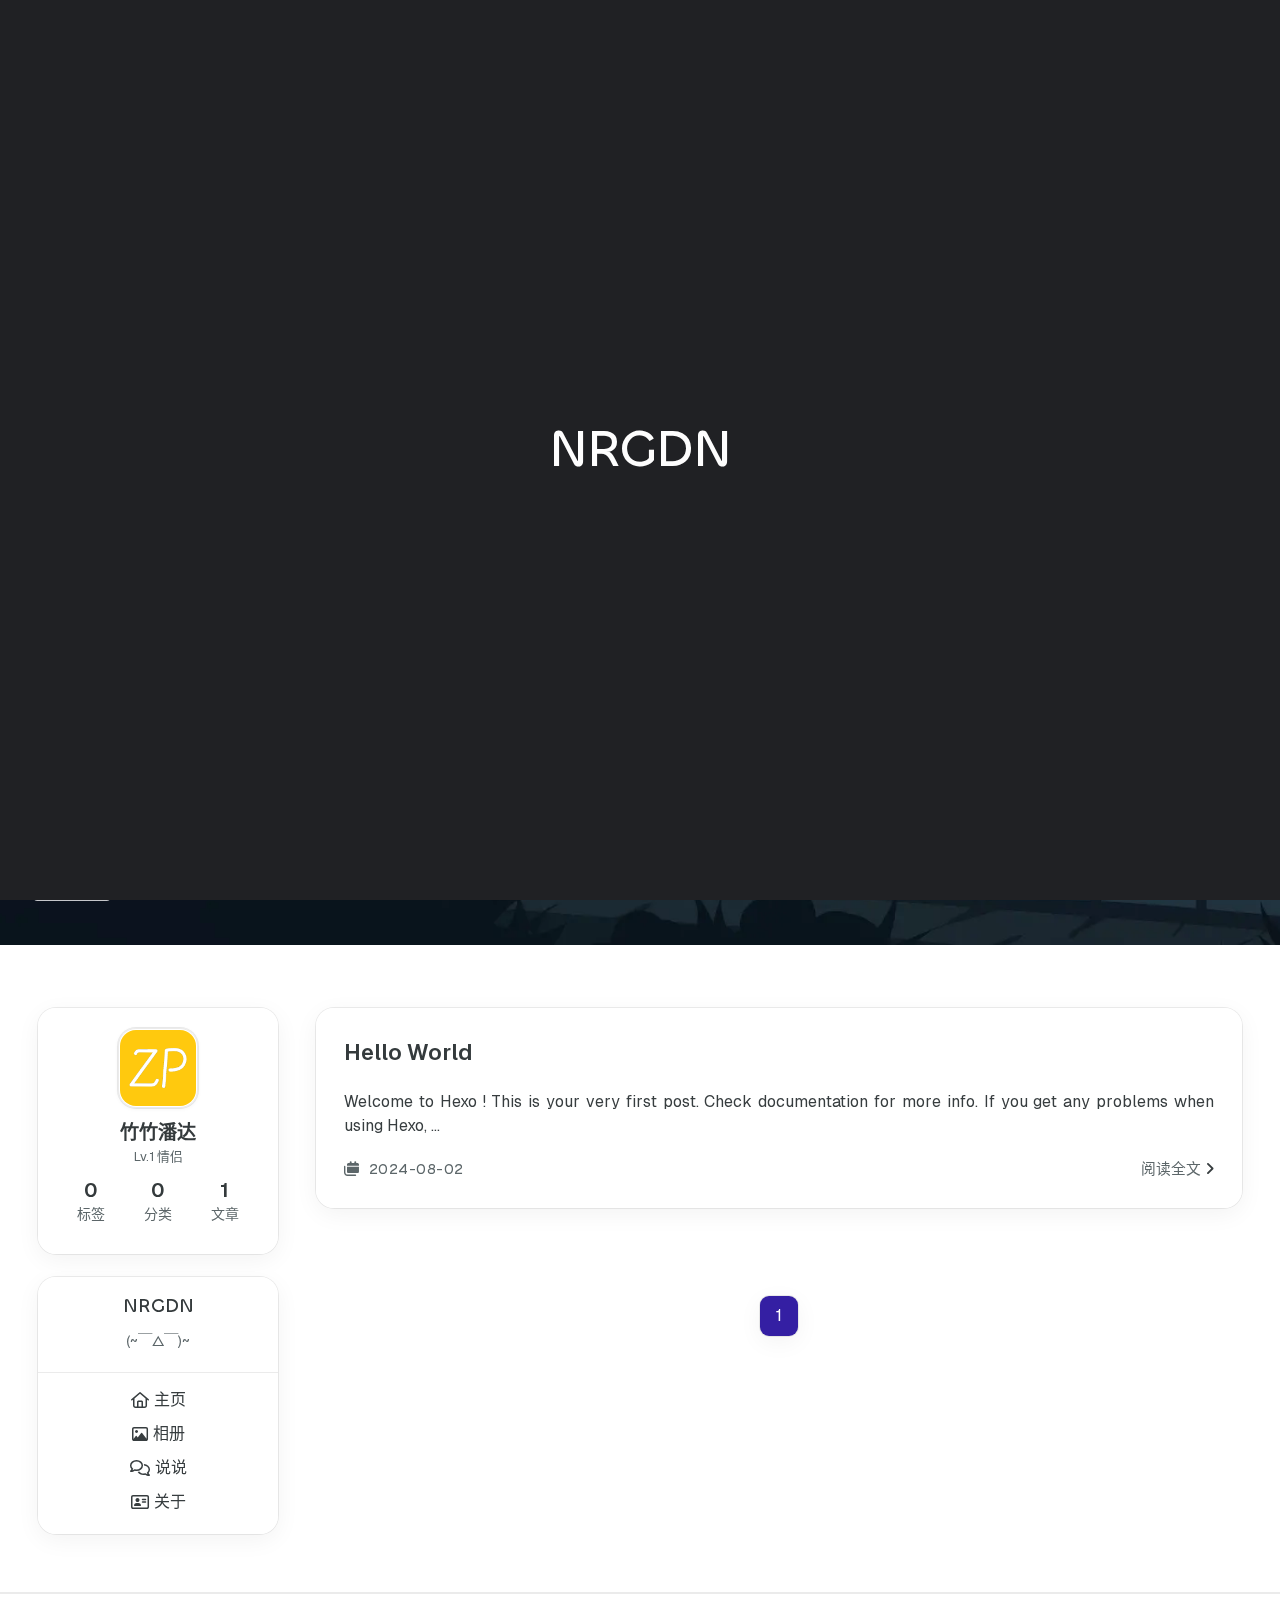
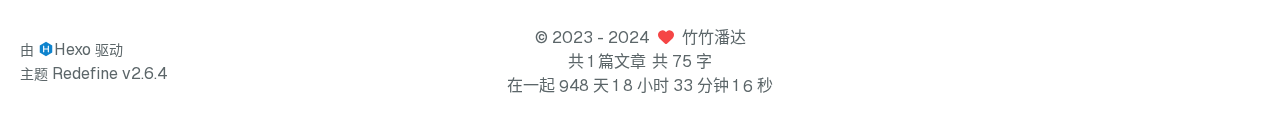
==== commit d3c0bb95: "Site updated: 2024-08-09 13:35:26" ====
--- a/index.html
+++ b/index.html
@@ -76,7 +76,7 @@
 
     <script id="hexo-configurations">
     window.config = {"hostname":"example.com","root":"/","language":"zh-CN","path":"search.xml"};
-    window.theme = {"articles":{"style":{"font_size":"16px","line_height":1.5,"image_border_radius":"14px","image_alignment":"center","image_caption":false,"link_icon":true,"title_alignment":"left","headings_top_spacing":{"h1":"3.2rem","h2":"2.4rem","h3":"1.9rem","h4":"1.6rem","h5":"1.4rem","h6":"1.3rem"}},"word_count":{"enable":true,"count":true,"min2read":true},"author_label":{"enable":true,"auto":false,"list":["Lv.1 情侣","Lv.2 超甜情侣","Lv.3 神仙眷侣"]},"code_block":{"copy":true,"style":"simple","font":{"enable":false,"family":null,"url":null}},"toc":{"enable":true,"max_depth":3,"number":true,"expand":true,"init_open":true},"copyright":{"enable":true,"default":"all_rights_reserved"},"lazyload":true,"recommendation":{"enable":false,"title":"推荐阅读","limit":3,"mobile_limit":2,"placeholder":"/images/wallhaven-wqery6-light.webp","skip_dirs":[]}},"colors":{"primary":"#341FA3","secondary":null,"default_mode":"light"},"global":{"fonts":{"chinese":{"enable":false,"family":null,"url":null},"english":{"enable":false,"family":null,"url":null}},"content_max_width":"1000px","sidebar_width":"210px","hover":{"shadow":true,"scale":true},"scroll_progress":{"bar":true,"percentage":true},"website_counter":{"url":"https://cn.vercount.one/js","enable":false,"site_pv":true,"site_uv":true,"post_pv":true},"single_page":true,"preloader":true,"open_graph":true,"google_analytics":{"enable":false,"id":null}},"home_banner":{"enable":true,"style":"fixed","image":{"light":"/images/wallhaven-wqery6-light.webp","dark":"/images/wallhaven-wqery6-dark.webp"},"title":"竹竹潘达历险记","subtitle":{"text":[" "],"hitokoto":{"enable":true,"api":"https://v1.hitokoto.cn?c=d&c=k"},"typing_speed":100,"backing_speed":80,"starting_delay":500,"backing_delay":1500,"loop":true,"smart_backspace":true},"text_color":{"light":"#b6d1d1","dark":"#d1d1b6"},"text_style":{"title_size":"2.8rem","subtitle_size":"1.5rem","line_height":1.2},"custom_font":{"enable":false,"family":null,"url":null},"social_links":{"enable":true,"style":"center","links":{"github":"https://github.com/oasislzy/oasislzy.github.io.git","instagram":null,"zhihu":null,"twitter":null,"email":null},"qrs":{"weixin":null}}},"plugins":{"feed":{"enable":false},"aplayer":{"enable":true,"type":"fixed","audios":[{"name":"New Romantics","artist":"Taylor Swift","url":"/music/New Romantics by Taylor Swift/New Romantics by Taylor Swift.mp3","cover":"/music/New Romantics by Taylor Swift/New Romantics by Taylor Swift.jpg","lrc":"/music/New Romantics by Taylor Swift/New Romantics by Taylor Swift.lrc"},{"name":"Liebesträume No. 3 in A-Flat Major, S. 541 No. 3","artist":"Franz Liszt","url":"/music/Liebesträume No. 3 in A-Flat Major, S. 541 No. 3/Liebesträume No. 3 in A-Flat Major, S. 541 No. 3.mp3","cover":"/music/Liebesträume No. 3 in A-Flat Major, S. 541 No. 3/Liebesträume No. 3 in A-Flat Major, S. 541 No. 3.jpg","lrc":null}]},"mermaid":{"enable":false,"version":"9.3.0"}},"version":"2.6.4","navbar":{"auto_hide":true,"color":{"left":"#f78736","right":"#367df7","transparency":33},"width":{"home":"1200px","pages":"1000px"},"links":{"Home":{"path":"/","icon":"fa-regular fa-house"},"Articles":{"icon":"fa-regular fa-newspaper","submenus":{"Archives":"/archives","Tags":"/tags","Categories":"/categories"}},"Masonry":{"path":"/masonry","icon":"fa-regular fa-image"},"Shuoshuo":{"path":"/essays","icon":"fa-regular fa-comments"},"About":{"path":"/about","icon":"fa-regular fa-address-card"}},"search":{"enable":true,"preload":true}},"page_templates":{"friends_column":2,"tags_style":"blur"},"home":{"sidebar":{"enable":true,"position":"left","first_item":"info","announcement":"(~￣△￣)~","show_on_mobile":false,"links":{"主页":{"path":"/","icon":"fa-regular fa-house"},"相册":{"path":"/masonry","icon":"fa-regular fa-image"},"说说":{"path":"/essays","icon":"fa-regular fa-comments"},"关于":{"path":"/about","icon":"fa-regular fa-address-card"}}},"article_date_format":"auto","categories":{"enable":true,"limit":3},"tags":{"enable":true,"limit":3}},"footerStart":"2023/12/18 19:29:13"};
+    window.theme = {"articles":{"style":{"font_size":"16px","line_height":1.5,"image_border_radius":"14px","image_alignment":"center","image_caption":false,"link_icon":true,"title_alignment":"left","headings_top_spacing":{"h1":"3.2rem","h2":"2.4rem","h3":"1.9rem","h4":"1.6rem","h5":"1.4rem","h6":"1.3rem"}},"word_count":{"enable":true,"count":true,"min2read":true},"author_label":{"enable":true,"auto":false,"list":["Lv.1 情侣","Lv.2 超甜情侣","Lv.3 神仙眷侣"]},"code_block":{"copy":true,"style":"simple","font":{"enable":false,"family":null,"url":null}},"toc":{"enable":true,"max_depth":3,"number":true,"expand":true,"init_open":true},"copyright":{"enable":true,"default":"all_rights_reserved"},"lazyload":true,"recommendation":{"enable":false,"title":"推荐阅读","limit":3,"mobile_limit":2,"placeholder":"/images/wallhaven-wqery6-light.webp","skip_dirs":[]}},"colors":{"primary":"#341FA3","secondary":null,"default_mode":"light"},"global":{"fonts":{"chinese":{"enable":false,"family":null,"url":null},"english":{"enable":false,"family":null,"url":null}},"content_max_width":"1000px","sidebar_width":"210px","hover":{"shadow":true,"scale":true},"scroll_progress":{"bar":true,"percentage":true},"website_counter":{"url":"https://cn.vercount.one/js","enable":false,"site_pv":true,"site_uv":true,"post_pv":true},"single_page":true,"preloader":true,"open_graph":true,"google_analytics":{"enable":false,"id":null}},"home_banner":{"enable":true,"style":"fixed","image":{"light":"/images/wallhaven-wqery6-light.webp","dark":"/images/wallhaven-wqery6-dark.webp"},"title":"竹竹潘达历险记","subtitle":{"text":[" "],"hitokoto":{"enable":true,"api":"https://v1.hitokoto.cn?c=d&c=k"},"typing_speed":100,"backing_speed":80,"starting_delay":500,"backing_delay":1500,"loop":true,"smart_backspace":true},"text_color":{"light":"#b6d1d1","dark":"#d1d1b6"},"text_style":{"title_size":"2.8rem","subtitle_size":"1.5rem","line_height":1.2},"custom_font":{"enable":false,"family":null,"url":null},"social_links":{"enable":true,"style":"center","links":{"github":"https://github.com/oasislzy/oasislzy.github.io.git","instagram":null,"zhihu":null,"twitter":null,"email":null},"qrs":{"weixin":null}}},"plugins":{"feed":{"enable":false},"aplayer":{"enable":true,"type":"fixed","audios":[{"name":"New Romantics","artist":"Taylor Swift","url":"/music/New Romantics by Taylor Swift/New Romantics by Taylor Swift.mp3","cover":"/music/New Romantics by Taylor Swift/New Romantics by Taylor Swift.jpg","lrc":"/music/New Romantics by Taylor Swift/New Romantics by Taylor Swift.lrc"},{"name":"Watermelon Sugar","artist":"Harry Styles","url":"/music/Watermelon Sugar by Harry Styles/Watermelon Sugar by Harry Styles.mp3","cover":"/music/Watermelon Sugar by Harry Styles/Watermelon Sugar by Harry Styles.jpg","lrc":"/music/Watermelon Sugar by Harry Styles/Watermelon Sugar by Harry Styles.lrc"},{"name":"Liebesträume No. 3 in A-Flat Major, S. 541 No. 3","artist":"Franz Liszt","url":"/music/Liebesträume No. 3 in A-Flat Major, S. 541 No. 3/Liebesträume No. 3 in A-Flat Major, S. 541 No. 3.mp3","cover":"/music/Liebesträume No. 3 in A-Flat Major, S. 541 No. 3/Liebesträume No. 3 in A-Flat Major, S. 541 No. 3.jpg","lrc":null}]},"mermaid":{"enable":false,"version":"9.3.0"}},"version":"2.6.4","navbar":{"auto_hide":true,"color":{"left":"#f78736","right":"#367df7","transparency":33},"width":{"home":"1200px","pages":"1000px"},"links":{"Home":{"path":"/","icon":"fa-regular fa-house"},"Articles":{"icon":"fa-regular fa-newspaper","submenus":{"Archives":"/archives","Tags":"/tags","Categories":"/categories"}},"Masonry":{"path":"/masonry","icon":"fa-regular fa-image"},"Shuoshuo":{"path":"/essays","icon":"fa-regular fa-comments"},"About":{"path":"/about","icon":"fa-regular fa-address-card"}},"search":{"enable":true,"preload":true}},"page_templates":{"friends_column":2,"tags_style":"blur"},"home":{"sidebar":{"enable":true,"position":"left","first_item":"info","announcement":"(~￣△￣)~","show_on_mobile":false,"links":{"主页":{"path":"/","icon":"fa-regular fa-house"},"相册":{"path":"/masonry","icon":"fa-regular fa-image"},"说说":{"path":"/essays","icon":"fa-regular fa-comments"},"关于":{"path":"/about","icon":"fa-regular fa-address-card"}}},"article_date_format":"auto","categories":{"enable":true,"limit":3},"tags":{"enable":true,"limit":3}},"footerStart":"2023/12/18 19:29:13"};
     window.lang_ago = {"second":"%s 秒前","minute":"%s 分钟前","hour":"%s 小时前","day":"%s 天前","week":"%s 周前","month":"%s 个月前","year":"%s 年前"};
     window.data = {"masonry":true};
   </script>
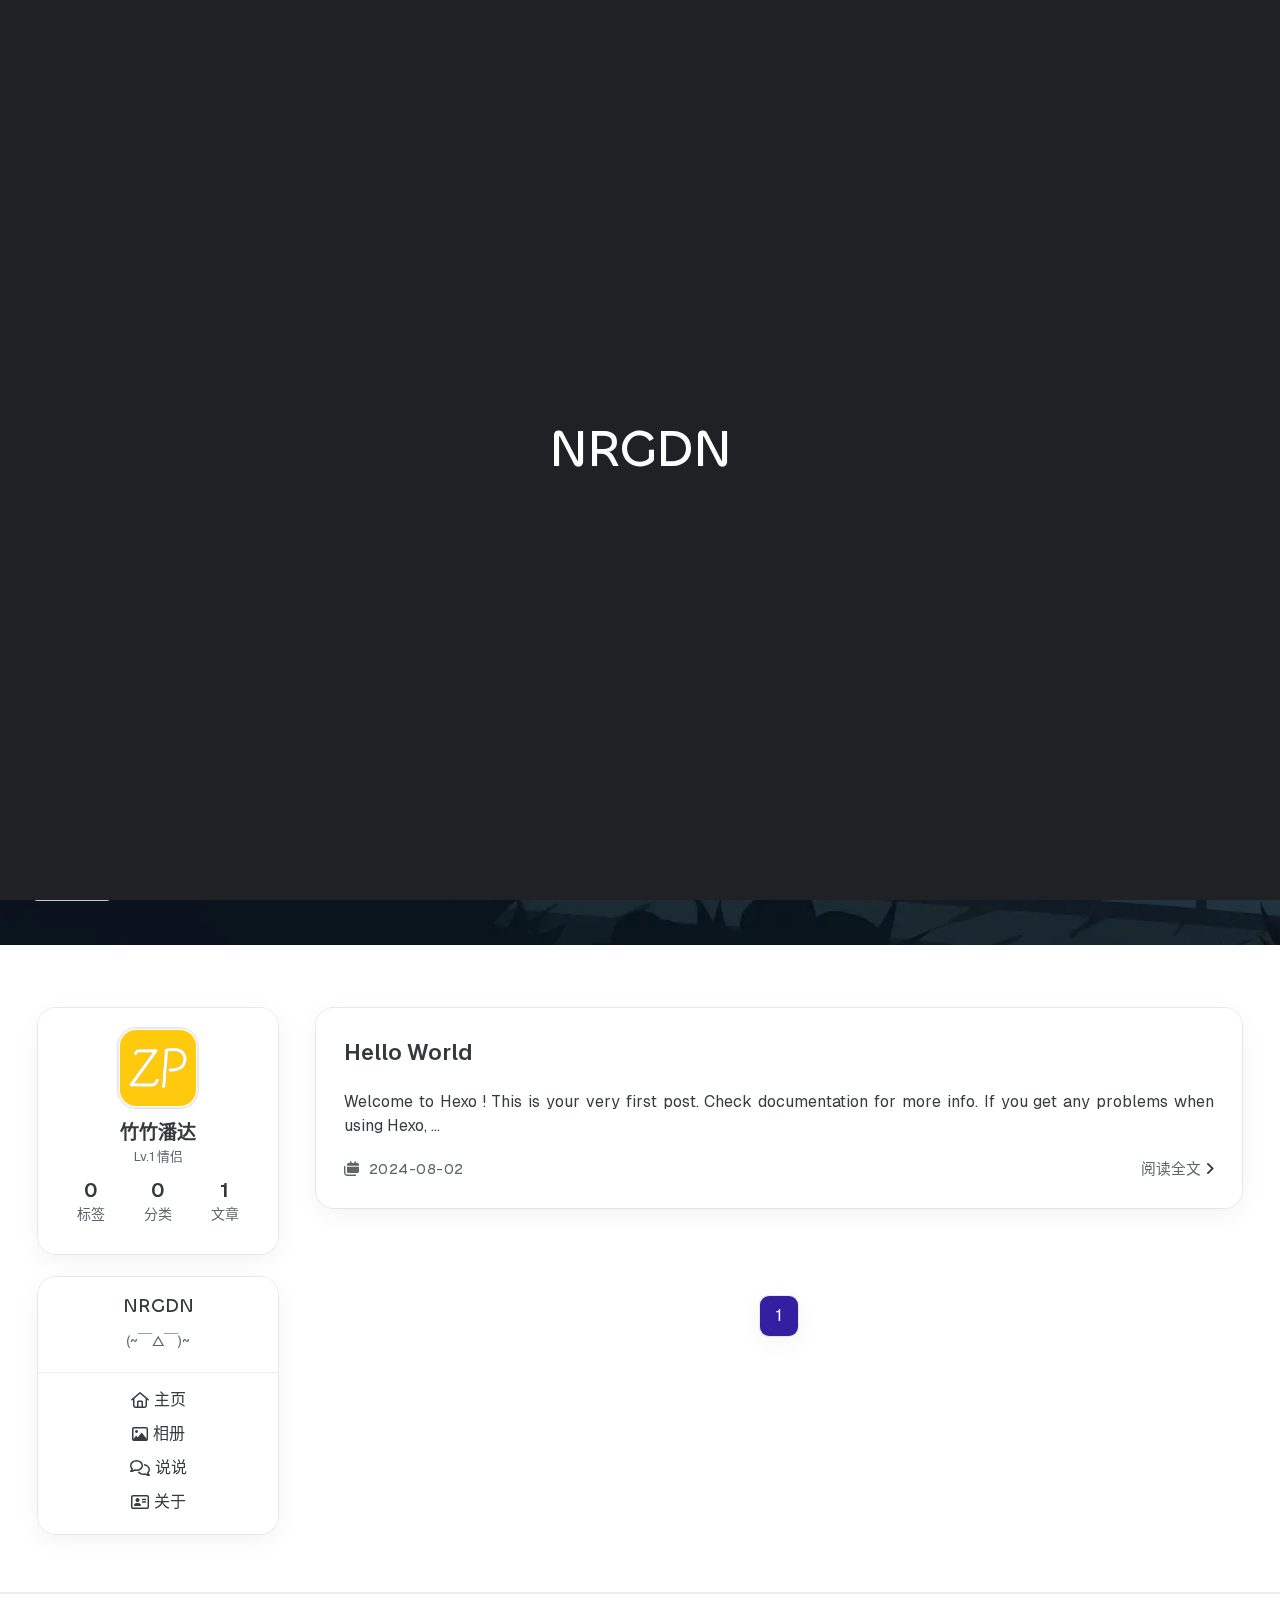
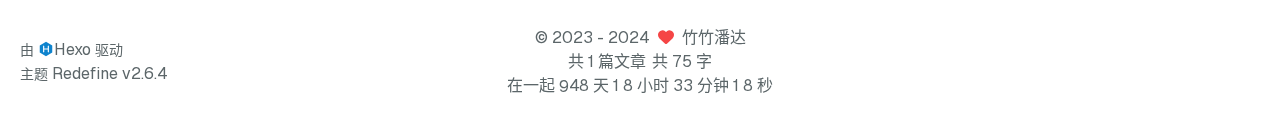
==== commit 4e7e5f81: "Site updated: 2024-08-09 19:41:06" ====
--- a/index.html
+++ b/index.html
@@ -76,7 +76,7 @@
 
     <script id="hexo-configurations">
     window.config = {"hostname":"example.com","root":"/","language":"zh-CN","path":"search.xml"};
-    window.theme = {"articles":{"style":{"font_size":"16px","line_height":1.5,"image_border_radius":"14px","image_alignment":"center","image_caption":false,"link_icon":true,"title_alignment":"left","headings_top_spacing":{"h1":"3.2rem","h2":"2.4rem","h3":"1.9rem","h4":"1.6rem","h5":"1.4rem","h6":"1.3rem"}},"word_count":{"enable":true,"count":true,"min2read":true},"author_label":{"enable":true,"auto":false,"list":["Lv.1 情侣","Lv.2 超甜情侣","Lv.3 神仙眷侣"]},"code_block":{"copy":true,"style":"simple","font":{"enable":false,"family":null,"url":null}},"toc":{"enable":true,"max_depth":3,"number":true,"expand":true,"init_open":true},"copyright":{"enable":true,"default":"all_rights_reserved"},"lazyload":true,"recommendation":{"enable":false,"title":"推荐阅读","limit":3,"mobile_limit":2,"placeholder":"/images/wallhaven-wqery6-light.webp","skip_dirs":[]}},"colors":{"primary":"#341FA3","secondary":null,"default_mode":"light"},"global":{"fonts":{"chinese":{"enable":false,"family":null,"url":null},"english":{"enable":false,"family":null,"url":null}},"content_max_width":"1000px","sidebar_width":"210px","hover":{"shadow":true,"scale":true},"scroll_progress":{"bar":true,"percentage":true},"website_counter":{"url":"https://cn.vercount.one/js","enable":false,"site_pv":true,"site_uv":true,"post_pv":true},"single_page":true,"preloader":true,"open_graph":true,"google_analytics":{"enable":false,"id":null}},"home_banner":{"enable":true,"style":"fixed","image":{"light":"/images/wallhaven-wqery6-light.webp","dark":"/images/wallhaven-wqery6-dark.webp"},"title":"竹竹潘达历险记","subtitle":{"text":[" "],"hitokoto":{"enable":true,"api":"https://v1.hitokoto.cn?c=d&c=k"},"typing_speed":100,"backing_speed":80,"starting_delay":500,"backing_delay":1500,"loop":true,"smart_backspace":true},"text_color":{"light":"#b6d1d1","dark":"#d1d1b6"},"text_style":{"title_size":"2.8rem","subtitle_size":"1.5rem","line_height":1.2},"custom_font":{"enable":false,"family":null,"url":null},"social_links":{"enable":true,"style":"center","links":{"github":"https://github.com/oasislzy/oasislzy.github.io.git","instagram":null,"zhihu":null,"twitter":null,"email":null},"qrs":{"weixin":null}}},"plugins":{"feed":{"enable":false},"aplayer":{"enable":true,"type":"fixed","audios":[{"name":"New Romantics","artist":"Taylor Swift","url":"/music/New Romantics by Taylor Swift/New Romantics by Taylor Swift.mp3","cover":"/music/New Romantics by Taylor Swift/New Romantics by Taylor Swift.jpg","lrc":"/music/New Romantics by Taylor Swift/New Romantics by Taylor Swift.lrc"},{"name":"Watermelon Sugar","artist":"Harry Styles","url":"/music/Watermelon Sugar by Harry Styles/Watermelon Sugar by Harry Styles.mp3","cover":"/music/Watermelon Sugar by Harry Styles/Watermelon Sugar by Harry Styles.jpg","lrc":"/music/Watermelon Sugar by Harry Styles/Watermelon Sugar by Harry Styles.lrc"},{"name":"Liebesträume No. 3 in A-Flat Major, S. 541 No. 3","artist":"Franz Liszt","url":"/music/Liebesträume No. 3 in A-Flat Major, S. 541 No. 3/Liebesträume No. 3 in A-Flat Major, S. 541 No. 3.mp3","cover":"/music/Liebesträume No. 3 in A-Flat Major, S. 541 No. 3/Liebesträume No. 3 in A-Flat Major, S. 541 No. 3.jpg","lrc":null}]},"mermaid":{"enable":false,"version":"9.3.0"}},"version":"2.6.4","navbar":{"auto_hide":true,"color":{"left":"#f78736","right":"#367df7","transparency":33},"width":{"home":"1200px","pages":"1000px"},"links":{"Home":{"path":"/","icon":"fa-regular fa-house"},"Articles":{"icon":"fa-regular fa-newspaper","submenus":{"Archives":"/archives","Tags":"/tags","Categories":"/categories"}},"Masonry":{"path":"/masonry","icon":"fa-regular fa-image"},"Shuoshuo":{"path":"/essays","icon":"fa-regular fa-comments"},"About":{"path":"/about","icon":"fa-regular fa-address-card"}},"search":{"enable":true,"preload":true}},"page_templates":{"friends_column":2,"tags_style":"blur"},"home":{"sidebar":{"enable":true,"position":"left","first_item":"info","announcement":"(~￣△￣)~","show_on_mobile":false,"links":{"主页":{"path":"/","icon":"fa-regular fa-house"},"相册":{"path":"/masonry","icon":"fa-regular fa-image"},"说说":{"path":"/essays","icon":"fa-regular fa-comments"},"关于":{"path":"/about","icon":"fa-regular fa-address-card"}}},"article_date_format":"auto","categories":{"enable":true,"limit":3},"tags":{"enable":true,"limit":3}},"footerStart":"2023/12/18 19:29:13"};
+    window.theme = {"articles":{"style":{"font_size":"16px","line_height":1.5,"image_border_radius":"14px","image_alignment":"center","image_caption":false,"link_icon":true,"title_alignment":"left","headings_top_spacing":{"h1":"3.2rem","h2":"2.4rem","h3":"1.9rem","h4":"1.6rem","h5":"1.4rem","h6":"1.3rem"}},"word_count":{"enable":true,"count":true,"min2read":true},"author_label":{"enable":true,"auto":false,"list":["Lv.1 情侣","Lv.2 超甜情侣","Lv.3 神仙眷侣"]},"code_block":{"copy":true,"style":"simple","font":{"enable":false,"family":null,"url":null}},"toc":{"enable":true,"max_depth":3,"number":true,"expand":true,"init_open":true},"copyright":{"enable":true,"default":"all_rights_reserved"},"lazyload":true,"recommendation":{"enable":false,"title":"推荐阅读","limit":3,"mobile_limit":2,"placeholder":"/images/wallhaven-wqery6-light.webp","skip_dirs":[]}},"colors":{"primary":"#341FA3","secondary":null,"default_mode":"light"},"global":{"fonts":{"chinese":{"enable":false,"family":null,"url":null},"english":{"enable":false,"family":null,"url":null}},"content_max_width":"1000px","sidebar_width":"210px","hover":{"shadow":true,"scale":true},"scroll_progress":{"bar":true,"percentage":true},"website_counter":{"url":"https://cn.vercount.one/js","enable":false,"site_pv":true,"site_uv":true,"post_pv":true},"single_page":true,"preloader":true,"open_graph":true,"google_analytics":{"enable":false,"id":null}},"home_banner":{"enable":true,"style":"fixed","image":{"light":"/images/wallhaven-wqery6-light.webp","dark":"/images/wallhaven-wqery6-dark.webp"},"title":"竹竹潘达历险记","subtitle":{"text":[" "],"hitokoto":{"enable":true,"api":"https://v1.hitokoto.cn?c=d&c=k&c=i"},"typing_speed":100,"backing_speed":80,"starting_delay":500,"backing_delay":1500,"loop":true,"smart_backspace":true},"text_color":{"light":"#b6d1d1","dark":"#d1d1b6"},"text_style":{"title_size":"2.8rem","subtitle_size":"1.5rem","line_height":1.2},"custom_font":{"enable":false,"family":null,"url":null},"social_links":{"enable":true,"style":"center","links":{"github":"https://github.com/oasislzy/oasislzy.github.io.git","instagram":null,"zhihu":null,"twitter":null,"email":null},"qrs":{"weixin":null}}},"plugins":{"feed":{"enable":false},"aplayer":{"enable":true,"type":"fixed","audios":[{"name":"New Romantics","artist":"Taylor Swift","url":"/music/New Romantics by Taylor Swift/New Romantics by Taylor Swift.mp3","cover":"/music/New Romantics by Taylor Swift/New Romantics by Taylor Swift.jpg","lrc":"/music/New Romantics by Taylor Swift/New Romantics by Taylor Swift.lrc"},{"name":"Watermelon Sugar","artist":"Harry Styles","url":"/music/Watermelon Sugar by Harry Styles/Watermelon Sugar by Harry Styles.mp3","cover":"/music/Watermelon Sugar by Harry Styles/Watermelon Sugar by Harry Styles.jpg","lrc":"/music/Watermelon Sugar by Harry Styles/Watermelon Sugar by Harry Styles.lrc"},{"name":"Liebesträume No. 3 in A-Flat Major, S. 541 No. 3","artist":"Franz Liszt","url":"/music/Liebesträume No. 3 in A-Flat Major, S. 541 No. 3/Liebesträume No. 3 in A-Flat Major, S. 541 No. 3.mp3","cover":"/music/Liebesträume No. 3 in A-Flat Major, S. 541 No. 3/Liebesträume No. 3 in A-Flat Major, S. 541 No. 3.jpg","lrc":null}]},"mermaid":{"enable":false,"version":"9.3.0"}},"version":"2.6.4","navbar":{"auto_hide":true,"color":{"left":"#f78736","right":"#367df7","transparency":33},"width":{"home":"1200px","pages":"1000px"},"links":{"Home":{"path":"/","icon":"fa-regular fa-house"},"Articles":{"icon":"fa-regular fa-newspaper","submenus":{"Archives":"/archives","Tags":"/tags","Categories":"/categories"}},"Masonry":{"path":"/masonry","icon":"fa-regular fa-image"},"Shuoshuo":{"path":"/essays","icon":"fa-regular fa-comments"},"About":{"path":"/about","icon":"fa-regular fa-address-card"}},"search":{"enable":true,"preload":true}},"page_templates":{"friends_column":2,"tags_style":"blur"},"home":{"sidebar":{"enable":true,"position":"left","first_item":"info","announcement":"(~￣△￣)~","show_on_mobile":false,"links":{"主页":{"path":"/","icon":"fa-regular fa-house"},"相册":{"path":"/masonry","icon":"fa-regular fa-image"},"说说":{"path":"/essays","icon":"fa-regular fa-comments"},"关于":{"path":"/about","icon":"fa-regular fa-address-card"}}},"article_date_format":"auto","categories":{"enable":true,"limit":3},"tags":{"enable":true,"limit":3}},"footerStart":"2023/12/18 19:29:13"};
     window.lang_ago = {"second":"%s 秒前","minute":"%s 分钟前","hour":"%s 小时前","day":"%s 天前","week":"%s 周前","month":"%s 个月前","year":"%s 年前"};
     window.data = {"masonry":true};
   </script>
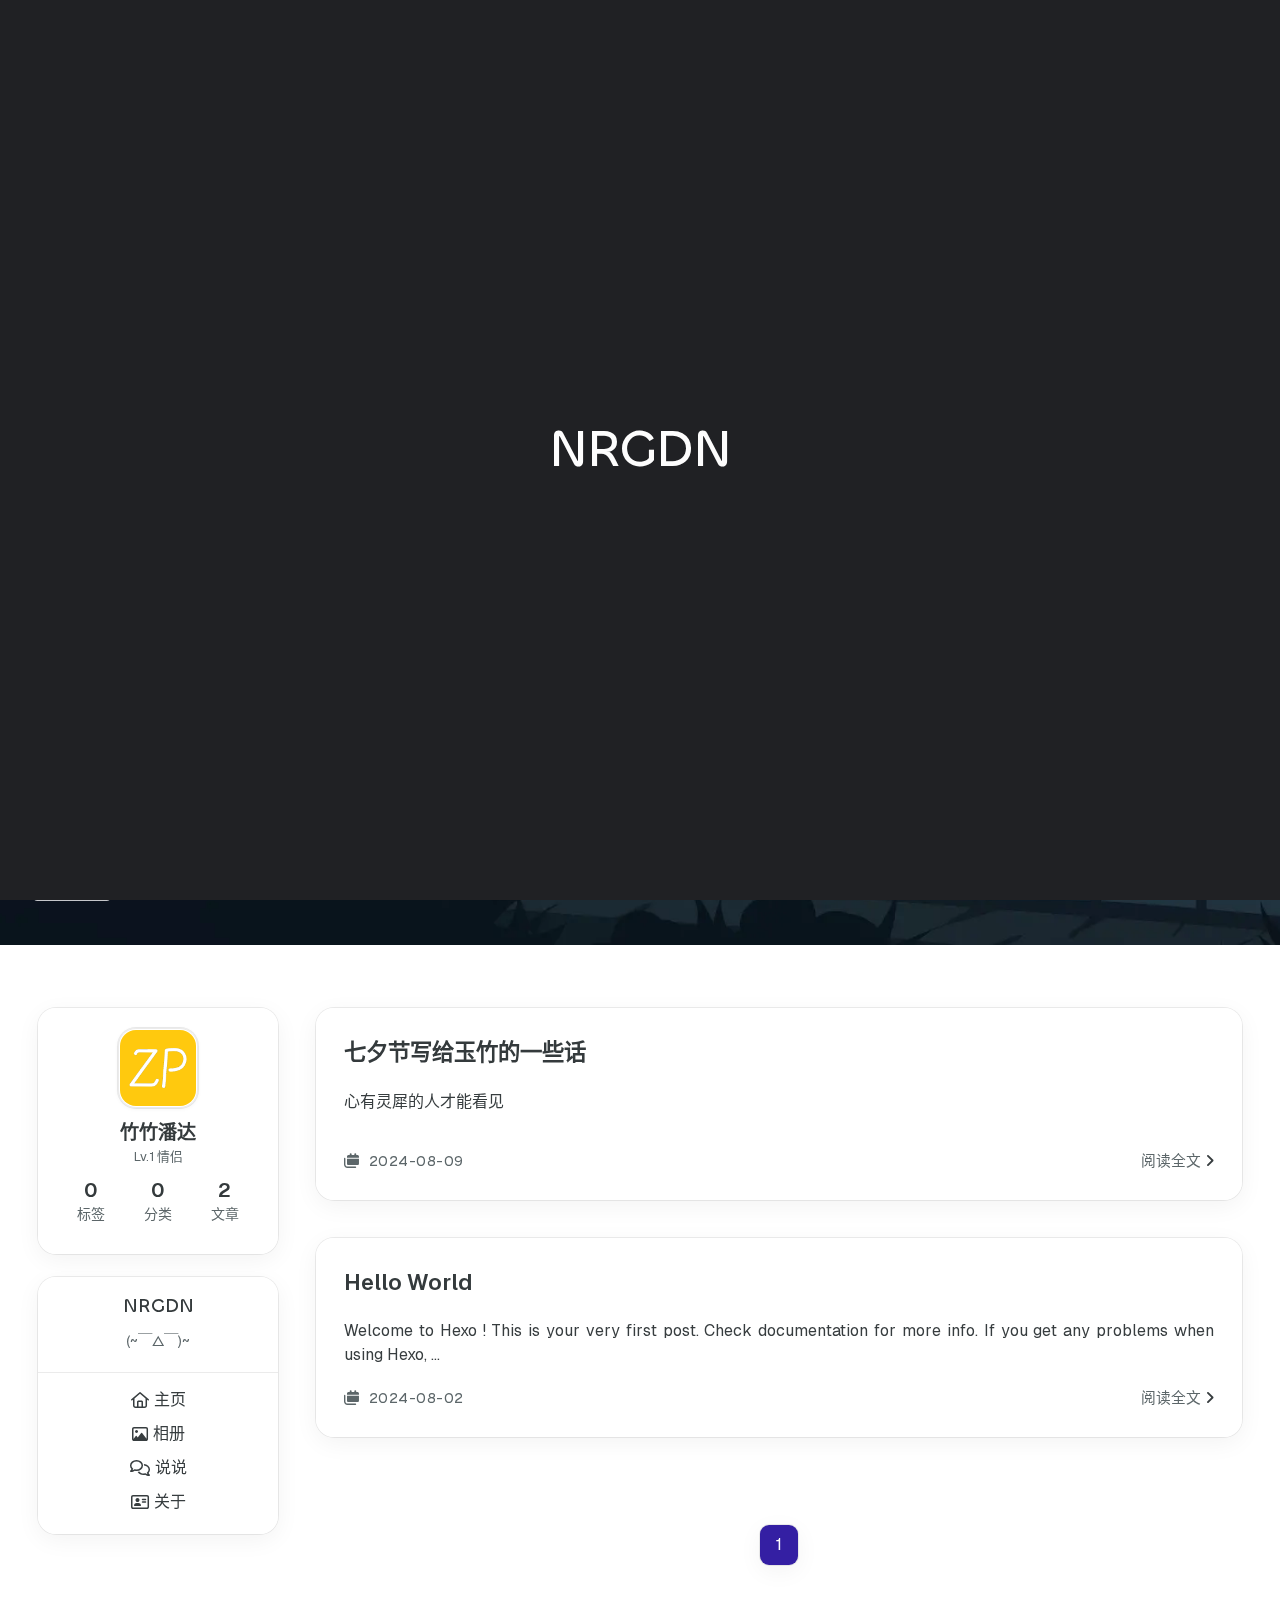
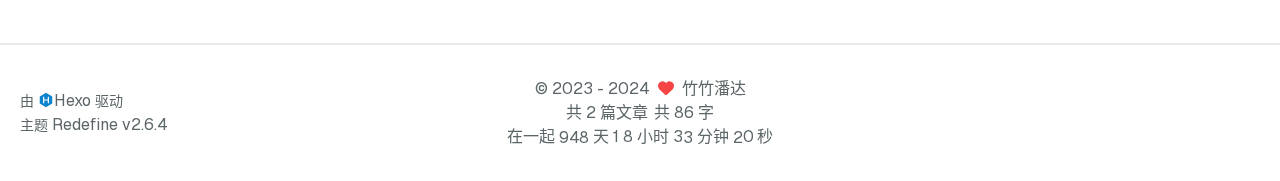
==== commit 152255cc: "Site updated: 2024-08-09 23:59:48" ====
--- a/index.html
+++ b/index.html
@@ -638,7 +638,7 @@
         <div class="label text-third-text-color text-sm">分类</div>
     </a>
     <a class="item tag-count-item flex flex-col justify-center items-center w-20" href="/archives">
-        <div class="number text-2xl sm:text-xl text-second-text-color font-semibold">1</div>
+        <div class="number text-2xl sm:text-xl text-second-text-color font-semibold">2</div>
         <div class="label text-third-text-color text-sm">文章</div>
     </a>
 </div>
@@ -678,7 +678,7 @@
         <div class="label text-third-text-color text-sm">分类</div>
     </a>
     <a class="item tag-count-item flex flex-col justify-center items-center w-20" href="/archives">
-        <div class="number text-2xl sm:text-xl text-second-text-color font-semibold">1</div>
+        <div class="number text-2xl sm:text-xl text-second-text-color font-semibold">2</div>
         <div class="label text-third-text-color text-sm">文章</div>
     </a>
 </div>
@@ -756,6 +756,46 @@
                 
                 <div class="flex flex-col gap-5 px-7 pb-7 pt-7">
                     <h3 class="home-article-title">
+                        <a href="/2024/08/09/%E4%B8%83%E5%A4%95/">
+                            七夕节写给玉竹的一些话
+                        </a>
+                    </h3>
+
+                    <div class="home-article-content markdown-body">
+                        
+                            <p>心有灵犀的人才能看见</p>
+
+                        
+                    </div>
+
+                    <div class="home-article-meta-info-container">
+    <div class="home-article-meta-info">
+        <span><i class="fa-solid fa-calendars"></i>&nbsp;
+            <span class="home-article-date" data-date="Fri Aug 09 2024 00:00:00 GMT+0800">
+                
+                    2024-08-09
+                
+            </span>
+        </span>
+        
+        
+    </div>
+
+    <a href="/2024/08/09/%E4%B8%83%E5%A4%95/">阅读全文<span class="seo-reader-text">七夕节写给玉竹的一些话</span>&nbsp;<i class="fa-solid fa-angle-right"></i></a>
+</div>
+
+                </div>
+            </li>
+        
+            <li class="home-article-item">
+
+                
+
+                
+
+                
+                <div class="flex flex-col gap-5 px-7 pb-7 pt-7">
+                    <h3 class="home-article-title">
                         <a href="/2024/08/02/hello-world/">
                             Hello World
                         </a>
@@ -820,11 +860,11 @@
                 
                 <p class="post-count space-x-0.5">
                     <span>
-                        共 1 篇文章
+                        共 2 篇文章
                     </span>
                     
                         <span>
-                            共 75 字
+                            共 86 字
                         </span>
                     
                 </p>
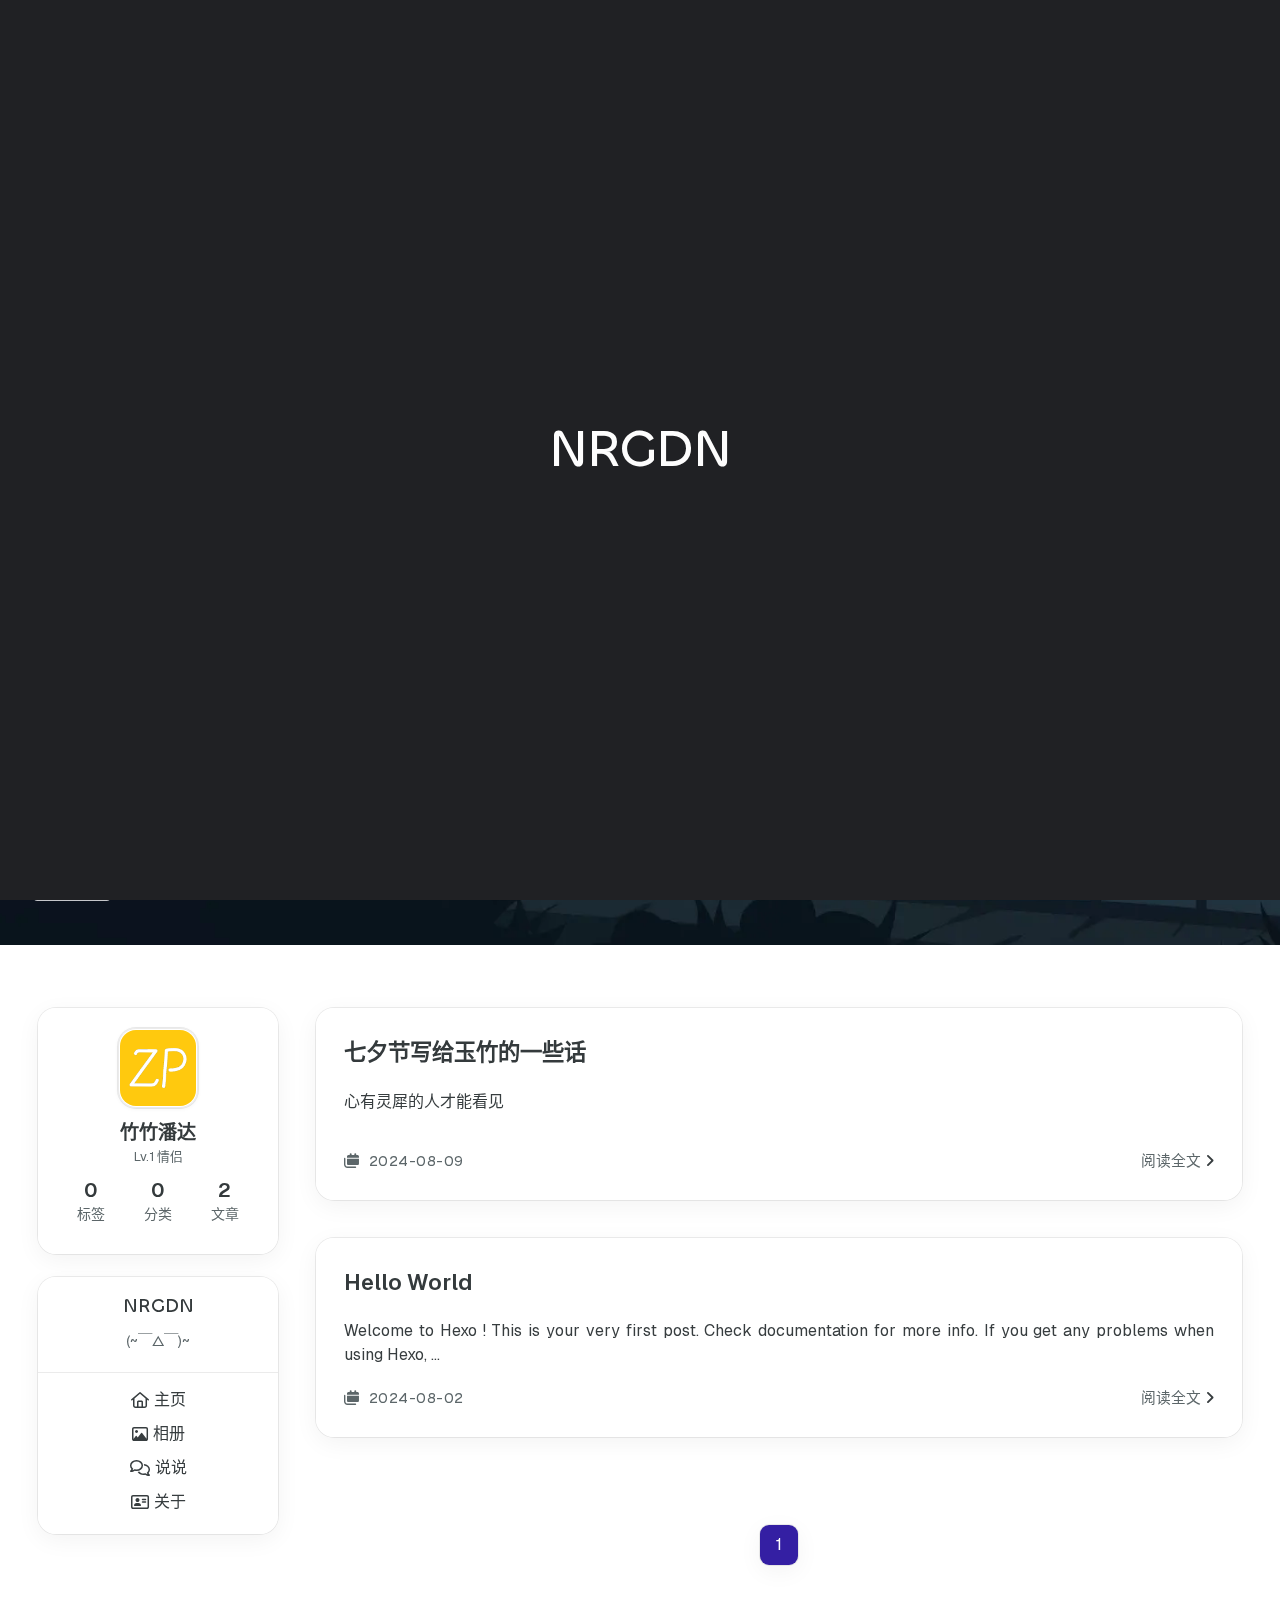
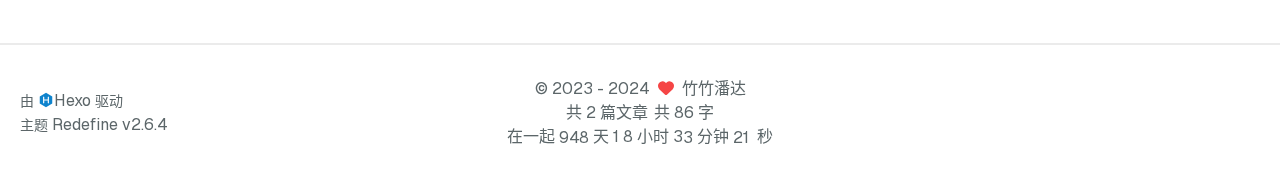
==== commit afcac12b: "Site updated: 2024-08-10 00:04:45" ====
--- a/index.html
+++ b/index.html
@@ -771,7 +771,7 @@
                     <div class="home-article-meta-info-container">
     <div class="home-article-meta-info">
         <span><i class="fa-solid fa-calendars"></i>&nbsp;
-            <span class="home-article-date" data-date="Fri Aug 09 2024 00:00:00 GMT+0800">
+            <span class="home-article-date" data-date="Fri Aug 09 2024 23:49:01 GMT+0800">
                 
                     2024-08-09
                 
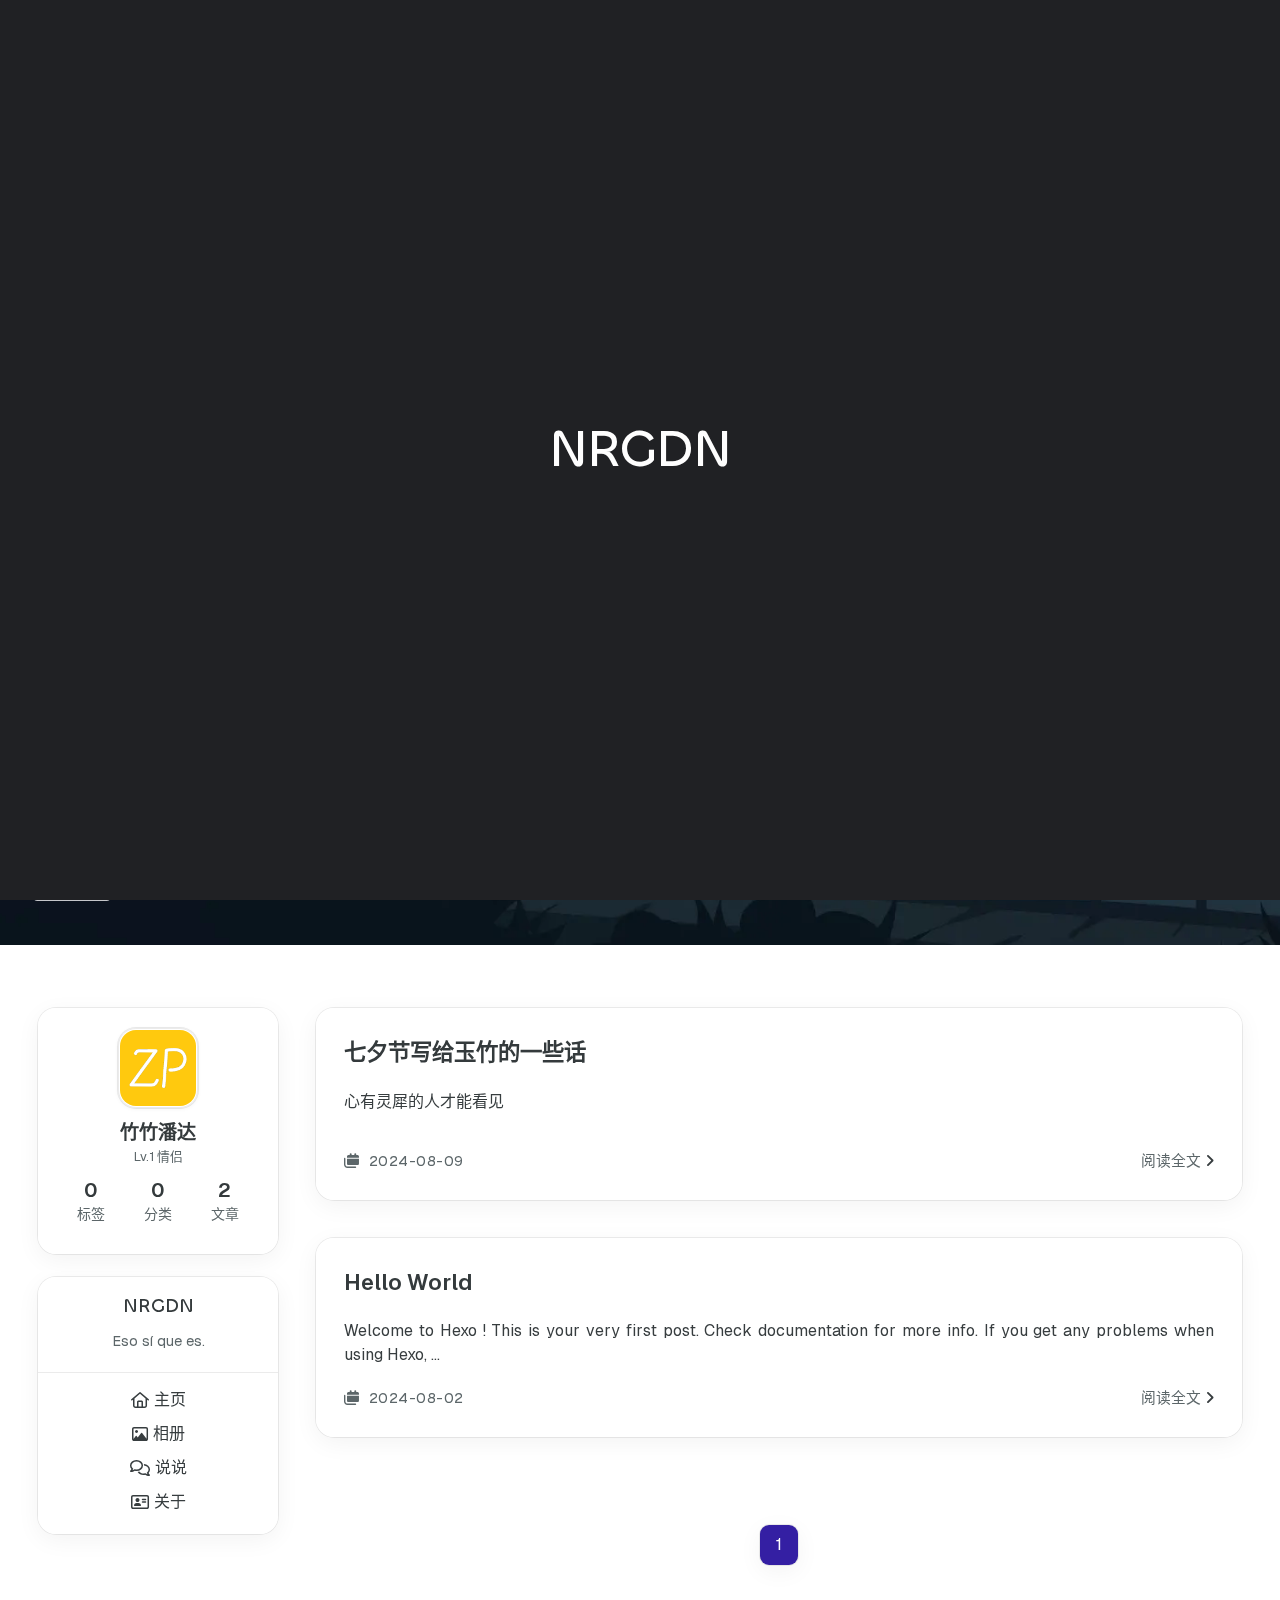
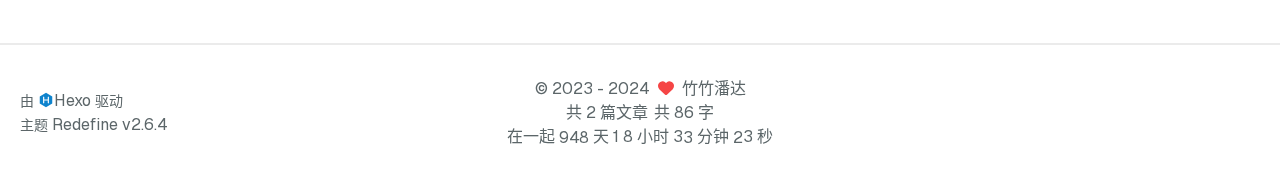
==== commit f55924e5: "Site updated: 2024-08-12 13:26:40" ====
--- a/index.html
+++ b/index.html
@@ -76,7 +76,7 @@
 
     <script id="hexo-configurations">
     window.config = {"hostname":"example.com","root":"/","language":"zh-CN","path":"search.xml"};
-    window.theme = {"articles":{"style":{"font_size":"16px","line_height":1.5,"image_border_radius":"14px","image_alignment":"center","image_caption":false,"link_icon":true,"title_alignment":"left","headings_top_spacing":{"h1":"3.2rem","h2":"2.4rem","h3":"1.9rem","h4":"1.6rem","h5":"1.4rem","h6":"1.3rem"}},"word_count":{"enable":true,"count":true,"min2read":true},"author_label":{"enable":true,"auto":false,"list":["Lv.1 情侣","Lv.2 超甜情侣","Lv.3 神仙眷侣"]},"code_block":{"copy":true,"style":"simple","font":{"enable":false,"family":null,"url":null}},"toc":{"enable":true,"max_depth":3,"number":true,"expand":true,"init_open":true},"copyright":{"enable":true,"default":"all_rights_reserved"},"lazyload":true,"recommendation":{"enable":false,"title":"推荐阅读","limit":3,"mobile_limit":2,"placeholder":"/images/wallhaven-wqery6-light.webp","skip_dirs":[]}},"colors":{"primary":"#341FA3","secondary":null,"default_mode":"light"},"global":{"fonts":{"chinese":{"enable":false,"family":null,"url":null},"english":{"enable":false,"family":null,"url":null}},"content_max_width":"1000px","sidebar_width":"210px","hover":{"shadow":true,"scale":true},"scroll_progress":{"bar":true,"percentage":true},"website_counter":{"url":"https://cn.vercount.one/js","enable":false,"site_pv":true,"site_uv":true,"post_pv":true},"single_page":true,"preloader":true,"open_graph":true,"google_analytics":{"enable":false,"id":null}},"home_banner":{"enable":true,"style":"fixed","image":{"light":"/images/wallhaven-wqery6-light.webp","dark":"/images/wallhaven-wqery6-dark.webp"},"title":"竹竹潘达历险记","subtitle":{"text":[" "],"hitokoto":{"enable":true,"api":"https://v1.hitokoto.cn?c=d&c=k&c=i"},"typing_speed":100,"backing_speed":80,"starting_delay":500,"backing_delay":1500,"loop":true,"smart_backspace":true},"text_color":{"light":"#b6d1d1","dark":"#d1d1b6"},"text_style":{"title_size":"2.8rem","subtitle_size":"1.5rem","line_height":1.2},"custom_font":{"enable":false,"family":null,"url":null},"social_links":{"enable":true,"style":"center","links":{"github":"https://github.com/oasislzy/oasislzy.github.io.git","instagram":null,"zhihu":null,"twitter":null,"email":null},"qrs":{"weixin":null}}},"plugins":{"feed":{"enable":false},"aplayer":{"enable":true,"type":"fixed","audios":[{"name":"New Romantics","artist":"Taylor Swift","url":"/music/New Romantics by Taylor Swift/New Romantics by Taylor Swift.mp3","cover":"/music/New Romantics by Taylor Swift/New Romantics by Taylor Swift.jpg","lrc":"/music/New Romantics by Taylor Swift/New Romantics by Taylor Swift.lrc"},{"name":"Watermelon Sugar","artist":"Harry Styles","url":"/music/Watermelon Sugar by Harry Styles/Watermelon Sugar by Harry Styles.mp3","cover":"/music/Watermelon Sugar by Harry Styles/Watermelon Sugar by Harry Styles.jpg","lrc":"/music/Watermelon Sugar by Harry Styles/Watermelon Sugar by Harry Styles.lrc"},{"name":"Liebesträume No. 3 in A-Flat Major, S. 541 No. 3","artist":"Franz Liszt","url":"/music/Liebesträume No. 3 in A-Flat Major, S. 541 No. 3/Liebesträume No. 3 in A-Flat Major, S. 541 No. 3.mp3","cover":"/music/Liebesträume No. 3 in A-Flat Major, S. 541 No. 3/Liebesträume No. 3 in A-Flat Major, S. 541 No. 3.jpg","lrc":null}]},"mermaid":{"enable":false,"version":"9.3.0"}},"version":"2.6.4","navbar":{"auto_hide":true,"color":{"left":"#f78736","right":"#367df7","transparency":33},"width":{"home":"1200px","pages":"1000px"},"links":{"Home":{"path":"/","icon":"fa-regular fa-house"},"Articles":{"icon":"fa-regular fa-newspaper","submenus":{"Archives":"/archives","Tags":"/tags","Categories":"/categories"}},"Masonry":{"path":"/masonry","icon":"fa-regular fa-image"},"Shuoshuo":{"path":"/essays","icon":"fa-regular fa-comments"},"About":{"path":"/about","icon":"fa-regular fa-address-card"}},"search":{"enable":true,"preload":true}},"page_templates":{"friends_column":2,"tags_style":"blur"},"home":{"sidebar":{"enable":true,"position":"left","first_item":"info","announcement":"(~￣△￣)~","show_on_mobile":false,"links":{"主页":{"path":"/","icon":"fa-regular fa-house"},"相册":{"path":"/masonry","icon":"fa-regular fa-image"},"说说":{"path":"/essays","icon":"fa-regular fa-comments"},"关于":{"path":"/about","icon":"fa-regular fa-address-card"}}},"article_date_format":"auto","categories":{"enable":true,"limit":3},"tags":{"enable":true,"limit":3}},"footerStart":"2023/12/18 19:29:13"};
+    window.theme = {"articles":{"style":{"font_size":"16px","line_height":1.5,"image_border_radius":"14px","image_alignment":"center","image_caption":false,"link_icon":true,"title_alignment":"left","headings_top_spacing":{"h1":"3.2rem","h2":"2.4rem","h3":"1.9rem","h4":"1.6rem","h5":"1.4rem","h6":"1.3rem"}},"word_count":{"enable":true,"count":true,"min2read":true},"author_label":{"enable":true,"auto":false,"list":["Lv.1 情侣","Lv.2 超甜情侣","Lv.3 神仙眷侣"]},"code_block":{"copy":true,"style":"simple","font":{"enable":false,"family":null,"url":null}},"toc":{"enable":true,"max_depth":3,"number":true,"expand":true,"init_open":true},"copyright":{"enable":true,"default":"all_rights_reserved"},"lazyload":true,"recommendation":{"enable":false,"title":"推荐阅读","limit":3,"mobile_limit":2,"placeholder":"/images/wallhaven-wqery6-light.webp","skip_dirs":[]}},"colors":{"primary":"#341FA3","secondary":null,"default_mode":"light"},"global":{"fonts":{"chinese":{"enable":false,"family":null,"url":null},"english":{"enable":false,"family":null,"url":null}},"content_max_width":"1000px","sidebar_width":"210px","hover":{"shadow":true,"scale":true},"scroll_progress":{"bar":true,"percentage":true},"website_counter":{"url":"https://cn.vercount.one/js","enable":false,"site_pv":true,"site_uv":true,"post_pv":true},"single_page":true,"preloader":true,"open_graph":true,"google_analytics":{"enable":false,"id":null}},"home_banner":{"enable":true,"style":"fixed","image":{"light":"/images/wallhaven-wqery6-light.webp","dark":"/images/wallhaven-wqery6-dark.webp"},"title":"竹竹潘达历险记","subtitle":{"text":[" "],"hitokoto":{"enable":true,"api":"https://v1.hitokoto.cn?c=d&c=k&c=i"},"typing_speed":100,"backing_speed":80,"starting_delay":500,"backing_delay":1500,"loop":true,"smart_backspace":true},"text_color":{"light":"#b6d1d1","dark":"#d1d1b6"},"text_style":{"title_size":"2.8rem","subtitle_size":"1.5rem","line_height":1.2},"custom_font":{"enable":false,"family":null,"url":null},"social_links":{"enable":true,"style":"center","links":{"github":"https://github.com/oasislzy/oasislzy.github.io.git","instagram":null,"zhihu":null,"twitter":null,"email":null},"qrs":{"weixin":null}}},"plugins":{"feed":{"enable":false},"aplayer":{"enable":true,"type":"fixed","audios":[{"name":"New Romantics","artist":"Taylor Swift","url":"/music/New Romantics by Taylor Swift/New Romantics by Taylor Swift.mp3","cover":"/music/New Romantics by Taylor Swift/New Romantics by Taylor Swift.jpg","lrc":"/music/New Romantics by Taylor Swift/New Romantics by Taylor Swift.lrc"},{"name":"Watermelon Sugar","artist":"Harry Styles","url":"/music/Watermelon Sugar by Harry Styles/Watermelon Sugar by Harry Styles.mp3","cover":"/music/Watermelon Sugar by Harry Styles/Watermelon Sugar by Harry Styles.jpg","lrc":"/music/Watermelon Sugar by Harry Styles/Watermelon Sugar by Harry Styles.lrc"},{"name":"Liebesträume No. 3 in A-Flat Major, S. 541 No. 3","artist":"Franz Liszt","url":"/music/Liebesträume No. 3 in A-Flat Major, S. 541 No. 3/Liebesträume No. 3 in A-Flat Major, S. 541 No. 3.mp3","cover":"/music/Liebesträume No. 3 in A-Flat Major, S. 541 No. 3/Liebesträume No. 3 in A-Flat Major, S. 541 No. 3.jpg","lrc":null}]},"mermaid":{"enable":false,"version":"9.3.0"}},"version":"2.6.4","navbar":{"auto_hide":true,"color":{"left":"#f78736","right":"#367df7","transparency":33},"width":{"home":"1200px","pages":"1000px"},"links":{"Home":{"path":"/","icon":"fa-regular fa-house"},"Articles":{"icon":"fa-regular fa-newspaper","submenus":{"Archives":"/archives","Tags":"/tags","Categories":"/categories"}},"Masonry":{"path":"/masonry","icon":"fa-regular fa-image"},"Shuoshuo":{"path":"/essays","icon":"fa-regular fa-comments"},"About":{"path":"/about","icon":"fa-regular fa-address-card"}},"search":{"enable":true,"preload":true}},"page_templates":{"friends_column":2,"tags_style":"blur"},"home":{"sidebar":{"enable":true,"position":"left","first_item":"info","announcement":"Eso sí que es.","show_on_mobile":false,"links":{"主页":{"path":"/","icon":"fa-regular fa-house"},"相册":{"path":"/masonry","icon":"fa-regular fa-image"},"说说":{"path":"/essays","icon":"fa-regular fa-comments"},"关于":{"path":"/about","icon":"fa-regular fa-address-card"}}},"article_date_format":"auto","categories":{"enable":true,"limit":3},"tags":{"enable":true,"limit":3}},"footerStart":"2023/12/18 19:29:13"};
     window.lang_ago = {"second":"%s 秒前","minute":"%s 分钟前","hour":"%s 小时前","day":"%s 天前","week":"%s 周前","month":"%s 个月前","year":"%s 年前"};
     window.data = {"masonry":true};
   </script>
@@ -689,7 +689,7 @@
                         <div class="site-name">NRGDN</div>
                         
                             <div class="announcement">
-                                (~￣△￣)~
+                                Eso sí que es.
                             </div>
                         
                     </div>
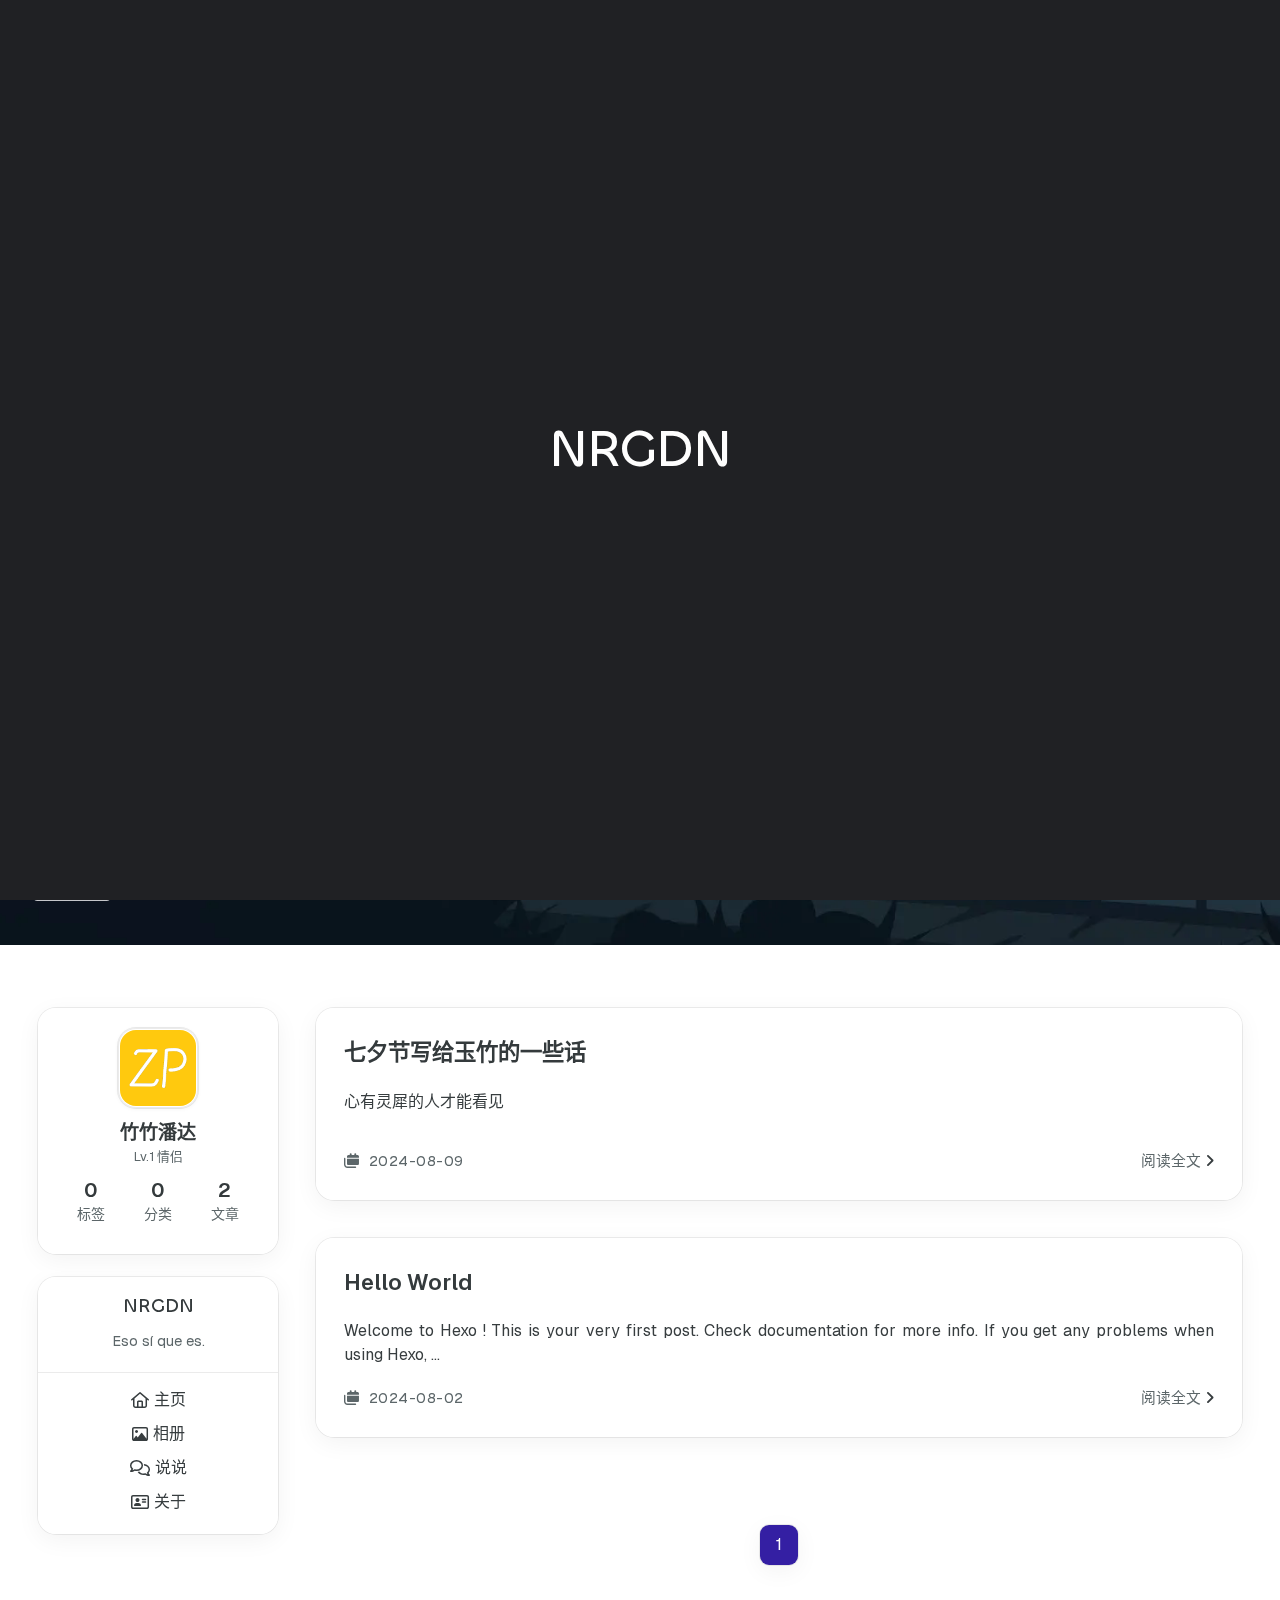
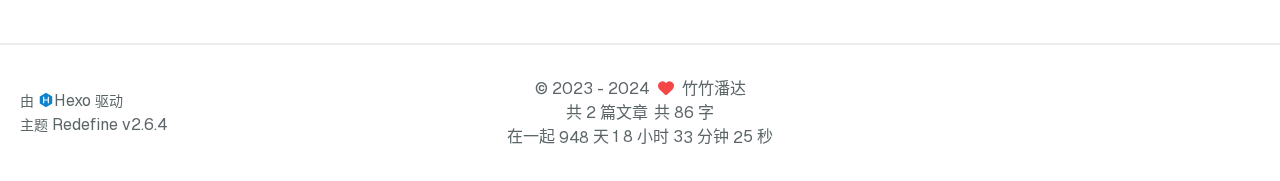
==== commit 9571ad51: "Site updated: 2024-08-13 22:01:54" ====
--- a/index.html
+++ b/index.html
@@ -30,7 +30,7 @@
     <!--- Icon Part-->
     <link rel="icon" type="image/png" href="/images/basic/favicon.ico" sizes="192x192">
     <link rel="apple-touch-icon" sizes="180x180" href="/images/basic/favicon.ico">
-    <meta name="theme-color" content="#341FA3">
+    <meta name="theme-color" content="#F54545">
     <link rel="shortcut icon" href="/images/basic/favicon.ico">
     <!--- Page Info-->
     
@@ -76,7 +76,7 @@
 
     <script id="hexo-configurations">
     window.config = {"hostname":"example.com","root":"/","language":"zh-CN","path":"search.xml"};
-    window.theme = {"articles":{"style":{"font_size":"16px","line_height":1.5,"image_border_radius":"14px","image_alignment":"center","image_caption":false,"link_icon":true,"title_alignment":"left","headings_top_spacing":{"h1":"3.2rem","h2":"2.4rem","h3":"1.9rem","h4":"1.6rem","h5":"1.4rem","h6":"1.3rem"}},"word_count":{"enable":true,"count":true,"min2read":true},"author_label":{"enable":true,"auto":false,"list":["Lv.1 情侣","Lv.2 超甜情侣","Lv.3 神仙眷侣"]},"code_block":{"copy":true,"style":"simple","font":{"enable":false,"family":null,"url":null}},"toc":{"enable":true,"max_depth":3,"number":true,"expand":true,"init_open":true},"copyright":{"enable":true,"default":"all_rights_reserved"},"lazyload":true,"recommendation":{"enable":false,"title":"推荐阅读","limit":3,"mobile_limit":2,"placeholder":"/images/wallhaven-wqery6-light.webp","skip_dirs":[]}},"colors":{"primary":"#341FA3","secondary":null,"default_mode":"light"},"global":{"fonts":{"chinese":{"enable":false,"family":null,"url":null},"english":{"enable":false,"family":null,"url":null}},"content_max_width":"1000px","sidebar_width":"210px","hover":{"shadow":true,"scale":true},"scroll_progress":{"bar":true,"percentage":true},"website_counter":{"url":"https://cn.vercount.one/js","enable":false,"site_pv":true,"site_uv":true,"post_pv":true},"single_page":true,"preloader":true,"open_graph":true,"google_analytics":{"enable":false,"id":null}},"home_banner":{"enable":true,"style":"fixed","image":{"light":"/images/wallhaven-wqery6-light.webp","dark":"/images/wallhaven-wqery6-dark.webp"},"title":"竹竹潘达历险记","subtitle":{"text":[" "],"hitokoto":{"enable":true,"api":"https://v1.hitokoto.cn?c=d&c=k&c=i"},"typing_speed":100,"backing_speed":80,"starting_delay":500,"backing_delay":1500,"loop":true,"smart_backspace":true},"text_color":{"light":"#b6d1d1","dark":"#d1d1b6"},"text_style":{"title_size":"2.8rem","subtitle_size":"1.5rem","line_height":1.2},"custom_font":{"enable":false,"family":null,"url":null},"social_links":{"enable":true,"style":"center","links":{"github":"https://github.com/oasislzy/oasislzy.github.io.git","instagram":null,"zhihu":null,"twitter":null,"email":null},"qrs":{"weixin":null}}},"plugins":{"feed":{"enable":false},"aplayer":{"enable":true,"type":"fixed","audios":[{"name":"New Romantics","artist":"Taylor Swift","url":"/music/New Romantics by Taylor Swift/New Romantics by Taylor Swift.mp3","cover":"/music/New Romantics by Taylor Swift/New Romantics by Taylor Swift.jpg","lrc":"/music/New Romantics by Taylor Swift/New Romantics by Taylor Swift.lrc"},{"name":"Watermelon Sugar","artist":"Harry Styles","url":"/music/Watermelon Sugar by Harry Styles/Watermelon Sugar by Harry Styles.mp3","cover":"/music/Watermelon Sugar by Harry Styles/Watermelon Sugar by Harry Styles.jpg","lrc":"/music/Watermelon Sugar by Harry Styles/Watermelon Sugar by Harry Styles.lrc"},{"name":"Liebesträume No. 3 in A-Flat Major, S. 541 No. 3","artist":"Franz Liszt","url":"/music/Liebesträume No. 3 in A-Flat Major, S. 541 No. 3/Liebesträume No. 3 in A-Flat Major, S. 541 No. 3.mp3","cover":"/music/Liebesträume No. 3 in A-Flat Major, S. 541 No. 3/Liebesträume No. 3 in A-Flat Major, S. 541 No. 3.jpg","lrc":null}]},"mermaid":{"enable":false,"version":"9.3.0"}},"version":"2.6.4","navbar":{"auto_hide":true,"color":{"left":"#f78736","right":"#367df7","transparency":33},"width":{"home":"1200px","pages":"1000px"},"links":{"Home":{"path":"/","icon":"fa-regular fa-house"},"Articles":{"icon":"fa-regular fa-newspaper","submenus":{"Archives":"/archives","Tags":"/tags","Categories":"/categories"}},"Masonry":{"path":"/masonry","icon":"fa-regular fa-image"},"Shuoshuo":{"path":"/essays","icon":"fa-regular fa-comments"},"About":{"path":"/about","icon":"fa-regular fa-address-card"}},"search":{"enable":true,"preload":true}},"page_templates":{"friends_column":2,"tags_style":"blur"},"home":{"sidebar":{"enable":true,"position":"left","first_item":"info","announcement":"Eso sí que es.","show_on_mobile":false,"links":{"主页":{"path":"/","icon":"fa-regular fa-house"},"相册":{"path":"/masonry","icon":"fa-regular fa-image"},"说说":{"path":"/essays","icon":"fa-regular fa-comments"},"关于":{"path":"/about","icon":"fa-regular fa-address-card"}}},"article_date_format":"auto","categories":{"enable":true,"limit":3},"tags":{"enable":true,"limit":3}},"footerStart":"2023/12/18 19:29:13"};
+    window.theme = {"articles":{"style":{"font_size":"16px","line_height":1.5,"image_border_radius":"14px","image_alignment":"center","image_caption":false,"link_icon":true,"title_alignment":"left","headings_top_spacing":{"h1":"3.2rem","h2":"2.4rem","h3":"1.9rem","h4":"1.6rem","h5":"1.4rem","h6":"1.3rem"}},"word_count":{"enable":true,"count":true,"min2read":true},"author_label":{"enable":true,"auto":false,"list":["Lv.1 情侣","Lv.2 超甜情侣","Lv.3 神仙眷侣"]},"code_block":{"copy":true,"style":"simple","font":{"enable":false,"family":null,"url":null}},"toc":{"enable":true,"max_depth":3,"number":true,"expand":true,"init_open":true},"copyright":{"enable":true,"default":"all_rights_reserved"},"lazyload":true,"recommendation":{"enable":false,"title":"推荐阅读","limit":3,"mobile_limit":2,"placeholder":"/images/wallhaven-wqery6-light.webp","skip_dirs":[]}},"colors":{"primary":"#F54545","secondary":null,"default_mode":"light"},"global":{"fonts":{"chinese":{"enable":false,"family":null,"url":null},"english":{"enable":false,"family":null,"url":null}},"content_max_width":"1000px","sidebar_width":"210px","hover":{"shadow":true,"scale":true},"scroll_progress":{"bar":true,"percentage":true},"website_counter":{"url":"https://cn.vercount.one/js","enable":false,"site_pv":true,"site_uv":true,"post_pv":true},"single_page":true,"preloader":true,"open_graph":true,"google_analytics":{"enable":false,"id":null}},"home_banner":{"enable":true,"style":"fixed","image":{"light":"/images/wallhaven-wqery6-light.webp","dark":"/images/wallhaven-wqery6-dark.webp"},"title":"竹竹潘达历险记","subtitle":{"text":[" "],"hitokoto":{"enable":true,"api":"https://v1.hitokoto.cn?c=d&c=k&c=i"},"typing_speed":100,"backing_speed":80,"starting_delay":500,"backing_delay":1500,"loop":true,"smart_backspace":true},"text_color":{"light":"#b6d1d1","dark":"#d1d1b6"},"text_style":{"title_size":"2.8rem","subtitle_size":"1.5rem","line_height":1.2},"custom_font":{"enable":false,"family":null,"url":null},"social_links":{"enable":true,"style":"center","links":{"github":"https://github.com/oasislzy/oasislzy.github.io.git","instagram":null,"zhihu":null,"twitter":null,"email":null},"qrs":{"weixin":null}}},"plugins":{"feed":{"enable":false},"aplayer":{"enable":true,"type":"fixed","audios":[{"name":"New Romantics","artist":"Taylor Swift","url":"/music/New Romantics by Taylor Swift/New Romantics by Taylor Swift.mp3","cover":"/music/New Romantics by Taylor Swift/New Romantics by Taylor Swift.jpg","lrc":"/music/New Romantics by Taylor Swift/New Romantics by Taylor Swift.lrc"},{"name":"Watermelon Sugar","artist":"Harry Styles","url":"/music/Watermelon Sugar by Harry Styles/Watermelon Sugar by Harry Styles.mp3","cover":"/music/Watermelon Sugar by Harry Styles/Watermelon Sugar by Harry Styles.jpg","lrc":"/music/Watermelon Sugar by Harry Styles/Watermelon Sugar by Harry Styles.lrc"},{"name":"Liebesträume No. 3 in A-Flat Major, S. 541 No. 3","artist":"Franz Liszt","url":"/music/Liebesträume No. 3 in A-Flat Major, S. 541 No. 3/Liebesträume No. 3 in A-Flat Major, S. 541 No. 3.mp3","cover":"/music/Liebesträume No. 3 in A-Flat Major, S. 541 No. 3/Liebesträume No. 3 in A-Flat Major, S. 541 No. 3.jpg","lrc":null}]},"mermaid":{"enable":false,"version":"9.3.0"}},"version":"2.6.4","navbar":{"auto_hide":true,"color":{"left":"#f78736","right":"#367df7","transparency":33},"width":{"home":"1200px","pages":"1000px"},"links":{"Home":{"path":"/","icon":"fa-regular fa-house"},"Articles":{"icon":"fa-regular fa-newspaper","submenus":{"Archives":"/archives","Tags":"/tags","Categories":"/categories"}},"Masonry":{"path":"/masonry","icon":"fa-regular fa-image"},"Shuoshuo":{"path":"/essays","icon":"fa-regular fa-comments"},"About":{"path":"/about","icon":"fa-regular fa-address-card"}},"search":{"enable":true,"preload":true}},"page_templates":{"friends_column":2,"tags_style":"blur"},"home":{"sidebar":{"enable":true,"position":"left","first_item":"info","announcement":"Eso sí que es.","show_on_mobile":false,"links":{"主页":{"path":"/","icon":"fa-regular fa-house"},"相册":{"path":"/masonry","icon":"fa-regular fa-image"},"说说":{"path":"/essays","icon":"fa-regular fa-comments"},"关于":{"path":"/about","icon":"fa-regular fa-address-card"}}},"article_date_format":"auto","categories":{"enable":true,"limit":3},"tags":{"enable":true,"limit":3}},"footerStart":"2023/12/18 19:29:13"};
     window.lang_ago = {"second":"%s 秒前","minute":"%s 分钟前","hour":"%s 小时前","day":"%s 天前","week":"%s 周前","month":"%s 个月前","year":"%s 年前"};
     window.data = {"masonry":true};
   </script>
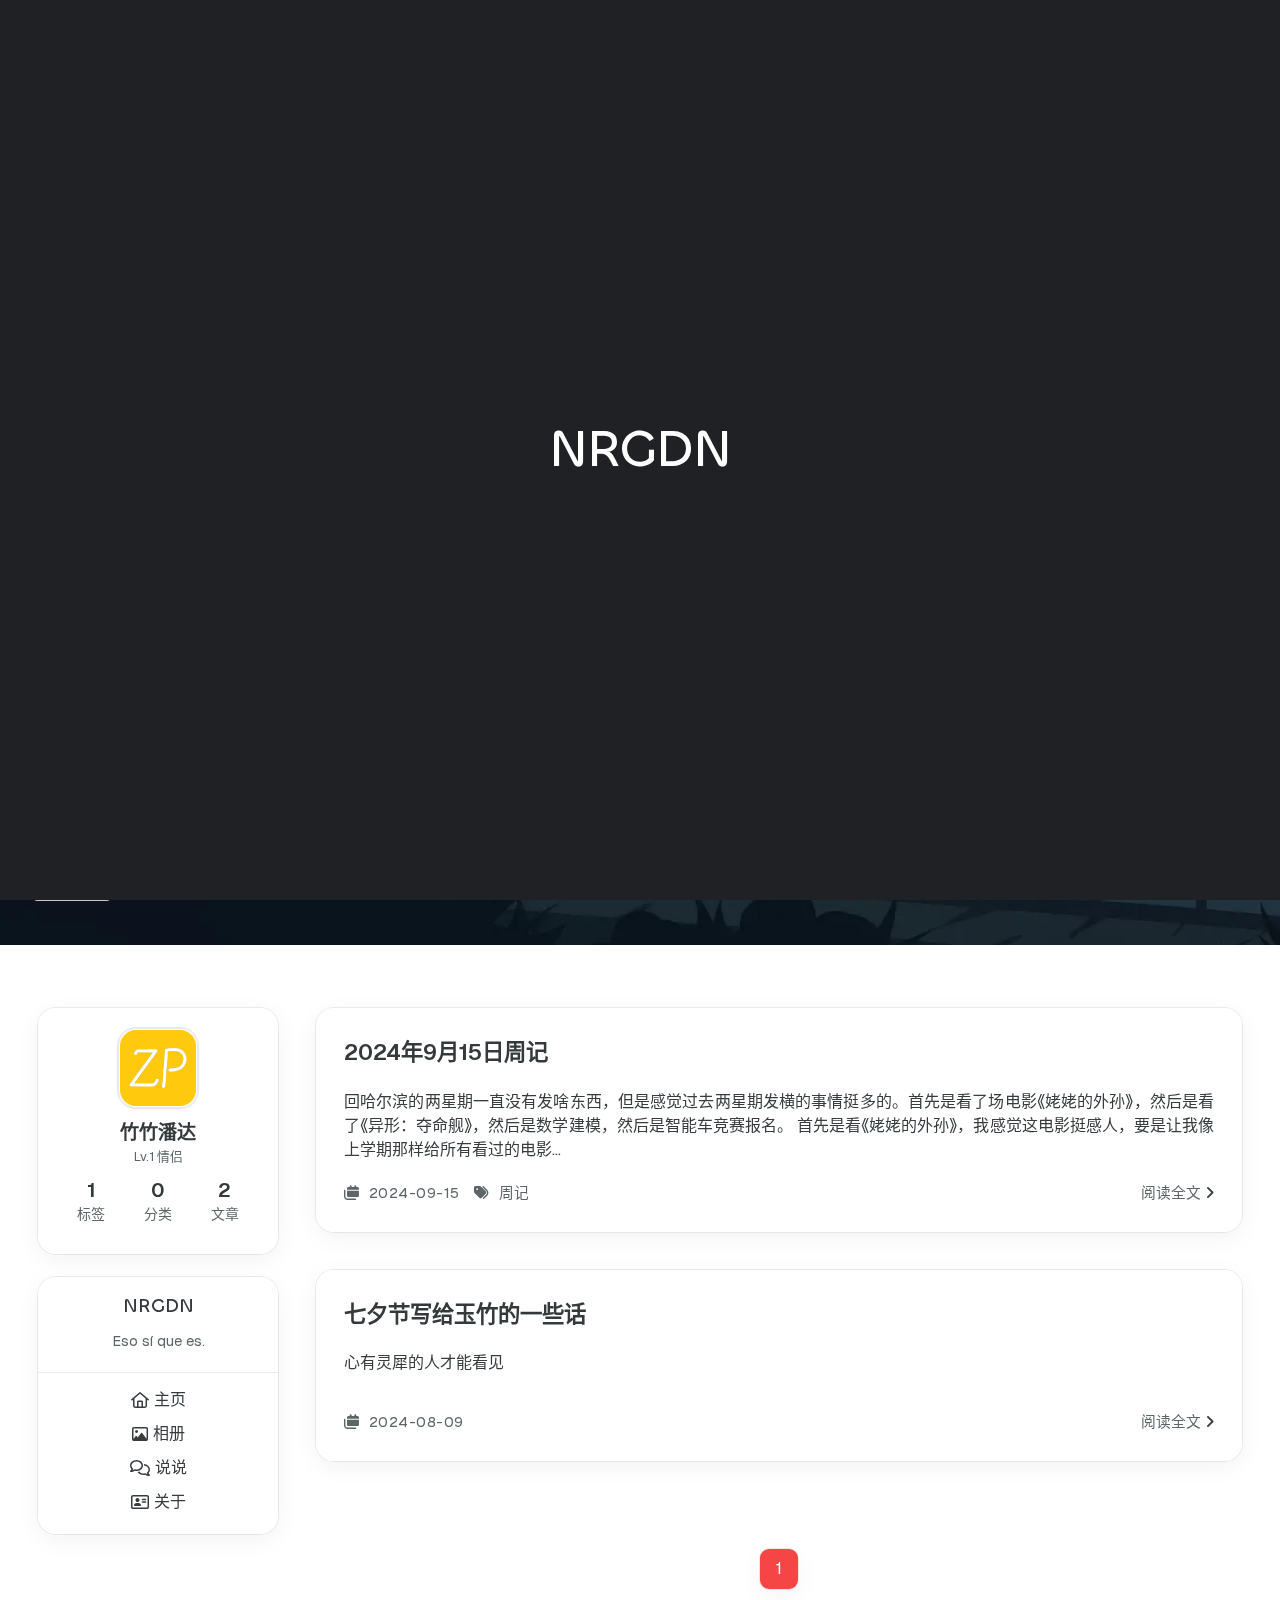
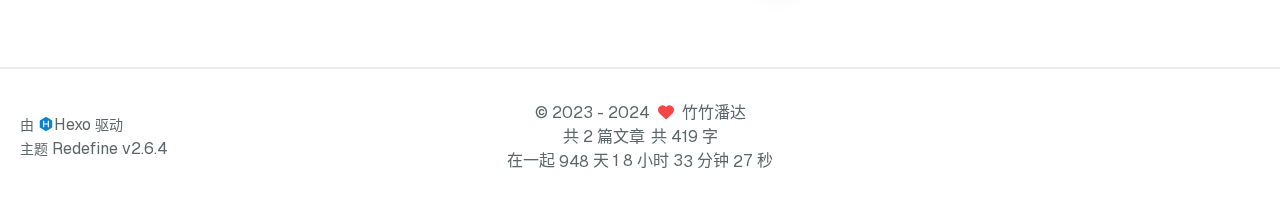
==== commit 19461b25: "Site updated: 2024-09-15 13:37:27" ====
--- a/index.html
+++ b/index.html
@@ -630,7 +630,7 @@
 
         <div class="statistics flex justify-around my-2.5">
     <a class="item tag-count-item flex flex-col justify-center items-center w-20" href="/tags">
-        <div class="number text-2xl sm:text-xl text-second-text-color font-semibold">0</div>
+        <div class="number text-2xl sm:text-xl text-second-text-color font-semibold">1</div>
         <div class="label text-third-text-color text-sm">标签</div>
     </a>
     <a class="item tag-count-item flex flex-col justify-center items-center w-20" href="/categories">
@@ -670,7 +670,7 @@
 </div>
                 <div class="statistics flex justify-around my-2.5">
     <a class="item tag-count-item flex flex-col justify-center items-center w-20" href="/tags">
-        <div class="number text-2xl sm:text-xl text-second-text-color font-semibold">0</div>
+        <div class="number text-2xl sm:text-xl text-second-text-color font-semibold">1</div>
         <div class="label text-third-text-color text-sm">标签</div>
     </a>
     <a class="item tag-count-item flex flex-col justify-center items-center w-20" href="/categories">
@@ -756,6 +756,58 @@
                 
                 <div class="flex flex-col gap-5 px-7 pb-7 pt-7">
                     <h3 class="home-article-title">
+                        <a href="/2024/09/15/%E4%B8%AD%E7%A7%8B/">
+                            2024年9月15日周记
+                        </a>
+                    </h3>
+
+                    <div class="home-article-content markdown-body">
+                        
+                            回哈尔滨的两星期一直没有发啥东西，但是感觉过去两星期发横的事情挺多的。首先是看了场电影《姥姥的外孙》，然后是看了《异形：夺命舰》，然后是数学建模，然后是智能车竞赛报名。
+首先是看《姥姥的外孙》，我感觉这电影挺感人，要是让我像上学期那样给所有看过的电影...
+                        
+                    </div>
+
+                    <div class="home-article-meta-info-container">
+    <div class="home-article-meta-info">
+        <span><i class="fa-solid fa-calendars"></i>&nbsp;
+            <span class="home-article-date" data-date="Sun Sep 15 2024 12:56:29 GMT+0800">
+                
+                    2024-09-15
+                
+            </span>
+        </span>
+        
+        
+            <span class="home-article-tag">
+                <i class="fa-solid fa-tags"></i>&nbsp;
+                <ul>
+                    
+                        <li>
+                            
+                            <a href="/tags/%E5%91%A8%E8%AE%B0/">周记</a>&nbsp;
+                        </li>
+                    
+                </ul>
+            </span>
+        
+    </div>
+
+    <a href="/2024/09/15/%E4%B8%AD%E7%A7%8B/">阅读全文<span class="seo-reader-text">2024年9月15日周记</span>&nbsp;<i class="fa-solid fa-angle-right"></i></a>
+</div>
+
+                </div>
+            </li>
+        
+            <li class="home-article-item">
+
+                
+
+                
+
+                
+                <div class="flex flex-col gap-5 px-7 pb-7 pt-7">
+                    <h3 class="home-article-title">
                         <a href="/2024/08/09/%E4%B8%83%E5%A4%95/">
                             七夕节写给玉竹的一些话
                         </a>
@@ -787,45 +839,6 @@
                 </div>
             </li>
         
-            <li class="home-article-item">
-
-                
-
-                
-
-                
-                <div class="flex flex-col gap-5 px-7 pb-7 pt-7">
-                    <h3 class="home-article-title">
-                        <a href="/2024/08/02/hello-world/">
-                            Hello World
-                        </a>
-                    </h3>
-
-                    <div class="home-article-content markdown-body">
-                        
-                            Welcome to Hexo ! This is your very first post. Check documentation  for more info. If you get any problems when using Hexo, ...
-                        
-                    </div>
-
-                    <div class="home-article-meta-info-container">
-    <div class="home-article-meta-info">
-        <span><i class="fa-solid fa-calendars"></i>&nbsp;
-            <span class="home-article-date" data-date="Fri Aug 02 2024 18:10:32 GMT+0800">
-                
-                    2024-08-02
-                
-            </span>
-        </span>
-        
-        
-    </div>
-
-    <a href="/2024/08/02/hello-world/">阅读全文<span class="seo-reader-text">Hello World</span>&nbsp;<i class="fa-solid fa-angle-right"></i></a>
-</div>
-
-                </div>
-            </li>
-        
     </ul>
 
     <div class="home-paginator px-7 py-5">
@@ -864,7 +877,7 @@
                     </span>
                     
                         <span>
-                            共 86 字
+                            共 419 字
                         </span>
                     
                 </p>
--- a/css/style.css
+++ b/css/style.css
@@ -135,7 +135,7 @@
   --second-background-color: #fafafa;
   --third-background-color: #f7f7f7;
   --third-background-color-transparent: rgba(241,241,241,0.6);
-  --primary-color: #341fa3;
+  --primary-color: #f54545;
   --first-text-color: #323739;
   --second-text-color: #343a3c;
   --third-text-color: #5c6669;
@@ -143,7 +143,7 @@
   --default-text-color: #373d3f;
   --invert-text-color: #bebec6;
   --border-color: rgba(0,0,0,0.08);
-  --selection-color: #3c24be;
+  --selection-color: #f65858;
   --shadow-color-1: rgba(0,0,0,0.08);
   --shadow-color-2: rgba(0,0,0,0.05);
   --shadow-hover-color: rgba(0,0,0,0.28);
@@ -183,7 +183,7 @@
     --second-background-color: #fafafa;
     --third-background-color: #f7f7f7;
     --third-background-color-transparent: rgba(241,241,241,0.6);
-    --primary-color: #341fa3;
+    --primary-color: #f54545;
     --first-text-color: #323739;
     --second-text-color: #343a3c;
     --third-text-color: #5c6669;
@@ -191,7 +191,7 @@
     --default-text-color: #373d3f;
     --invert-text-color: #bebec6;
     --border-color: rgba(0,0,0,0.08);
-    --selection-color: #3c24be;
+    --selection-color: #f65858;
     --shadow-color-1: rgba(0,0,0,0.08);
     --shadow-color-2: rgba(0,0,0,0.05);
     --shadow-hover-color: rgba(0,0,0,0.28);
@@ -232,7 +232,7 @@
     --second-background-color: #242529;
     --third-background-color: #292b2f;
     --third-background-color-transparent: rgba(32,33,36,0.6);
-    --primary-color: #341fa3;
+    --primary-color: #f54545;
     --first-text-color: #d2d2d7;
     --second-text-color: #cbcbd1;
     --third-text-color: #9595a2;
@@ -240,7 +240,7 @@
     --default-text-color: #bebec6;
     --invert-text-color: #373d3f;
     --border-color: rgba(255,255,255,0.08);
-    --selection-color: #3c24be;
+    --selection-color: #f65858;
     --shadow-color-1: rgba(255,255,255,0.08);
     --shadow-color-2: rgba(255,255,255,0.05);
     --shadow-hover-color: rgba(69,69,69,0.28);
@@ -280,7 +280,7 @@
   --second-background-color: #fafafa;
   --third-background-color: #f7f7f7;
   --third-background-color-transparent: rgba(241,241,241,0.6);
-  --primary-color: #341fa3;
+  --primary-color: #f54545;
   --first-text-color: #323739;
   --second-text-color: #343a3c;
   --third-text-color: #5c6669;
@@ -288,7 +288,7 @@
   --default-text-color: #373d3f;
   --invert-text-color: #bebec6;
   --border-color: rgba(0,0,0,0.08);
-  --selection-color: #3c24be;
+  --selection-color: #f65858;
   --shadow-color-1: rgba(0,0,0,0.08);
   --shadow-color-2: rgba(0,0,0,0.05);
   --shadow-hover-color: rgba(0,0,0,0.28);
@@ -327,7 +327,7 @@
   --second-background-color: #242529;
   --third-background-color: #292b2f;
   --third-background-color-transparent: rgba(32,33,36,0.6);
-  --primary-color: #341fa3;
+  --primary-color: #f54545;
   --first-text-color: #d2d2d7;
   --second-text-color: #cbcbd1;
   --third-text-color: #9595a2;
@@ -335,7 +335,7 @@
   --default-text-color: #bebec6;
   --invert-text-color: #373d3f;
   --border-color: rgba(255,255,255,0.08);
-  --selection-color: #3c24be;
+  --selection-color: #f65858;
   --shadow-color-1: rgba(255,255,255,0.08);
   --shadow-color-2: rgba(255,255,255,0.05);
   --shadow-hover-color: rgba(69,69,69,0.28);
@@ -374,7 +374,7 @@
   --second-background-color: #fafafa;
   --third-background-color: #f7f7f7;
   --third-background-color-transparent: rgba(241,241,241,0.6);
-  --primary-color: #341fa3;
+  --primary-color: #f54545;
   --first-text-color: #323739;
   --second-text-color: #343a3c;
   --third-text-color: #5c6669;
@@ -382,7 +382,7 @@
   --default-text-color: #373d3f;
   --invert-text-color: #bebec6;
   --border-color: rgba(0,0,0,0.08);
-  --selection-color: #3c24be;
+  --selection-color: #f65858;
   --shadow-color-1: rgba(0,0,0,0.08);
   --shadow-color-2: rgba(0,0,0,0.05);
   --shadow-hover-color: rgba(0,0,0,0.28);
@@ -422,7 +422,7 @@
     --second-background-color: #fafafa;
     --third-background-color: #f7f7f7;
     --third-background-color-transparent: rgba(241,241,241,0.6);
-    --primary-color: #341fa3;
+    --primary-color: #f54545;
     --first-text-color: #323739;
     --second-text-color: #343a3c;
     --third-text-color: #5c6669;
@@ -430,7 +430,7 @@
     --default-text-color: #373d3f;
     --invert-text-color: #bebec6;
     --border-color: rgba(0,0,0,0.08);
-    --selection-color: #3c24be;
+    --selection-color: #f65858;
     --shadow-color-1: rgba(0,0,0,0.08);
     --shadow-color-2: rgba(0,0,0,0.05);
     --shadow-hover-color: rgba(0,0,0,0.28);
@@ -471,7 +471,7 @@
     --second-background-color: #242529;
     --third-background-color: #292b2f;
     --third-background-color-transparent: rgba(32,33,36,0.6);
-    --primary-color: #341fa3;
+    --primary-color: #f54545;
     --first-text-color: #d2d2d7;
     --second-text-color: #cbcbd1;
     --third-text-color: #9595a2;
@@ -479,7 +479,7 @@
     --default-text-color: #bebec6;
     --invert-text-color: #373d3f;
     --border-color: rgba(255,255,255,0.08);
-    --selection-color: #3c24be;
+    --selection-color: #f65858;
     --shadow-color-1: rgba(255,255,255,0.08);
     --shadow-color-2: rgba(255,255,255,0.05);
     --shadow-hover-color: rgba(69,69,69,0.28);
@@ -519,7 +519,7 @@
   --second-background-color: #fafafa;
   --third-background-color: #f7f7f7;
   --third-background-color-transparent: rgba(241,241,241,0.6);
-  --primary-color: #341fa3;
+  --primary-color: #f54545;
   --first-text-color: #323739;
   --second-text-color: #343a3c;
   --third-text-color: #5c6669;
@@ -527,7 +527,7 @@
   --default-text-color: #373d3f;
   --invert-text-color: #bebec6;
   --border-color: rgba(0,0,0,0.08);
-  --selection-color: #3c24be;
+  --selection-color: #f65858;
   --shadow-color-1: rgba(0,0,0,0.08);
   --shadow-color-2: rgba(0,0,0,0.05);
   --shadow-hover-color: rgba(0,0,0,0.28);
@@ -566,7 +566,7 @@
   --second-background-color: #242529;
   --third-background-color: #292b2f;
   --third-background-color-transparent: rgba(32,33,36,0.6);
-  --primary-color: #341fa3;
+  --primary-color: #f54545;
   --first-text-color: #d2d2d7;
   --second-text-color: #cbcbd1;
   --third-text-color: #9595a2;
@@ -574,7 +574,7 @@
   --default-text-color: #bebec6;
   --invert-text-color: #373d3f;
   --border-color: rgba(255,255,255,0.08);
-  --selection-color: #3c24be;
+  --selection-color: #f65858;
   --shadow-color-1: rgba(255,255,255,0.08);
   --shadow-color-2: rgba(255,255,255,0.05);
   --shadow-hover-color: rgba(69,69,69,0.28);
@@ -1217,7 +1217,7 @@
   --second-background-color: #fafafa;
   --third-background-color: #f7f7f7;
   --third-background-color-transparent: rgba(241,241,241,0.6);
-  --primary-color: #341fa3;
+  --primary-color: #f54545;
   --first-text-color: #323739;
   --second-text-color: #343a3c;
   --third-text-color: #5c6669;
@@ -1225,7 +1225,7 @@
   --default-text-color: #373d3f;
   --invert-text-color: #bebec6;
   --border-color: rgba(0,0,0,0.08);
-  --selection-color: #3c24be;
+  --selection-color: #f65858;
   --shadow-color-1: rgba(0,0,0,0.08);
   --shadow-color-2: rgba(0,0,0,0.05);
   --shadow-hover-color: rgba(0,0,0,0.28);
@@ -1265,7 +1265,7 @@
     --second-background-color: #fafafa;
     --third-background-color: #f7f7f7;
     --third-background-color-transparent: rgba(241,241,241,0.6);
-    --primary-color: #341fa3;
+    --primary-color: #f54545;
     --first-text-color: #323739;
     --second-text-color: #343a3c;
     --third-text-color: #5c6669;
@@ -1273,7 +1273,7 @@
     --default-text-color: #373d3f;
     --invert-text-color: #bebec6;
     --border-color: rgba(0,0,0,0.08);
-    --selection-color: #3c24be;
+    --selection-color: #f65858;
     --shadow-color-1: rgba(0,0,0,0.08);
     --shadow-color-2: rgba(0,0,0,0.05);
     --shadow-hover-color: rgba(0,0,0,0.28);
@@ -1314,7 +1314,7 @@
     --second-background-color: #242529;
     --third-background-color: #292b2f;
     --third-background-color-transparent: rgba(32,33,36,0.6);
-    --primary-color: #341fa3;
+    --primary-color: #f54545;
     --first-text-color: #d2d2d7;
     --second-text-color: #cbcbd1;
     --third-text-color: #9595a2;
@@ -1322,7 +1322,7 @@
     --default-text-color: #bebec6;
     --invert-text-color: #373d3f;
     --border-color: rgba(255,255,255,0.08);
-    --selection-color: #3c24be;
+    --selection-color: #f65858;
     --shadow-color-1: rgba(255,255,255,0.08);
     --shadow-color-2: rgba(255,255,255,0.05);
     --shadow-hover-color: rgba(69,69,69,0.28);
@@ -1362,7 +1362,7 @@
   --second-background-color: #fafafa;
   --third-background-color: #f7f7f7;
   --third-background-color-transparent: rgba(241,241,241,0.6);
-  --primary-color: #341fa3;
+  --primary-color: #f54545;
   --first-text-color: #323739;
   --second-text-color: #343a3c;
   --third-text-color: #5c6669;
@@ -1370,7 +1370,7 @@
   --default-text-color: #373d3f;
   --invert-text-color: #bebec6;
   --border-color: rgba(0,0,0,0.08);
-  --selection-color: #3c24be;
+  --selection-color: #f65858;
   --shadow-color-1: rgba(0,0,0,0.08);
   --shadow-color-2: rgba(0,0,0,0.05);
   --shadow-hover-color: rgba(0,0,0,0.28);
@@ -1409,7 +1409,7 @@
   --second-background-color: #242529;
   --third-background-color: #292b2f;
   --third-background-color-transparent: rgba(32,33,36,0.6);
-  --primary-color: #341fa3;
+  --primary-color: #f54545;
   --first-text-color: #d2d2d7;
   --second-text-color: #cbcbd1;
   --third-text-color: #9595a2;
@@ -1417,7 +1417,7 @@
   --default-text-color: #bebec6;
   --invert-text-color: #373d3f;
   --border-color: rgba(255,255,255,0.08);
-  --selection-color: #3c24be;
+  --selection-color: #f65858;
   --shadow-color-1: rgba(255,255,255,0.08);
   --shadow-color-2: rgba(255,255,255,0.05);
   --shadow-hover-color: rgba(69,69,69,0.28);
@@ -1875,7 +1875,7 @@
   --second-background-color: #fafafa;
   --third-background-color: #f7f7f7;
   --third-background-color-transparent: rgba(241,241,241,0.6);
-  --primary-color: #341fa3;
+  --primary-color: #f54545;
   --first-text-color: #323739;
   --second-text-color: #343a3c;
   --third-text-color: #5c6669;
@@ -1883,7 +1883,7 @@
   --default-text-color: #373d3f;
   --invert-text-color: #bebec6;
   --border-color: rgba(0,0,0,0.08);
-  --selection-color: #3c24be;
+  --selection-color: #f65858;
   --shadow-color-1: rgba(0,0,0,0.08);
   --shadow-color-2: rgba(0,0,0,0.05);
   --shadow-hover-color: rgba(0,0,0,0.28);
@@ -1923,7 +1923,7 @@
     --second-background-color: #fafafa;
     --third-background-color: #f7f7f7;
     --third-background-color-transparent: rgba(241,241,241,0.6);
-    --primary-color: #341fa3;
+    --primary-color: #f54545;
     --first-text-color: #323739;
     --second-text-color: #343a3c;
     --third-text-color: #5c6669;
@@ -1931,7 +1931,7 @@
     --default-text-color: #373d3f;
     --invert-text-color: #bebec6;
     --border-color: rgba(0,0,0,0.08);
-    --selection-color: #3c24be;
+    --selection-color: #f65858;
     --shadow-color-1: rgba(0,0,0,0.08);
     --shadow-color-2: rgba(0,0,0,0.05);
     --shadow-hover-color: rgba(0,0,0,0.28);
@@ -1972,7 +1972,7 @@
     --second-background-color: #242529;
     --third-background-color: #292b2f;
     --third-background-color-transparent: rgba(32,33,36,0.6);
-    --primary-color: #341fa3;
+    --primary-color: #f54545;
     --first-text-color: #d2d2d7;
     --second-text-color: #cbcbd1;
     --third-text-color: #9595a2;
@@ -1980,7 +1980,7 @@
     --default-text-color: #bebec6;
     --invert-text-color: #373d3f;
     --border-color: rgba(255,255,255,0.08);
-    --selection-color: #3c24be;
+    --selection-color: #f65858;
     --shadow-color-1: rgba(255,255,255,0.08);
     --shadow-color-2: rgba(255,255,255,0.05);
     --shadow-hover-color: rgba(69,69,69,0.28);
@@ -2020,7 +2020,7 @@
   --second-background-color: #fafafa;
   --third-background-color: #f7f7f7;
   --third-background-color-transparent: rgba(241,241,241,0.6);
-  --primary-color: #341fa3;
+  --primary-color: #f54545;
   --first-text-color: #323739;
   --second-text-color: #343a3c;
   --third-text-color: #5c6669;
@@ -2028,7 +2028,7 @@
   --default-text-color: #373d3f;
   --invert-text-color: #bebec6;
   --border-color: rgba(0,0,0,0.08);
-  --selection-color: #3c24be;
+  --selection-color: #f65858;
   --shadow-color-1: rgba(0,0,0,0.08);
   --shadow-color-2: rgba(0,0,0,0.05);
   --shadow-hover-color: rgba(0,0,0,0.28);
@@ -2067,7 +2067,7 @@
   --second-background-color: #242529;
   --third-background-color: #292b2f;
   --third-background-color-transparent: rgba(32,33,36,0.6);
-  --primary-color: #341fa3;
+  --primary-color: #f54545;
   --first-text-color: #d2d2d7;
   --second-text-color: #cbcbd1;
   --third-text-color: #9595a2;
@@ -2075,7 +2075,7 @@
   --default-text-color: #bebec6;
   --invert-text-color: #373d3f;
   --border-color: rgba(255,255,255,0.08);
-  --selection-color: #3c24be;
+  --selection-color: #f65858;
   --shadow-color-1: rgba(255,255,255,0.08);
   --shadow-color-2: rgba(255,255,255,0.05);
   --shadow-hover-color: rgba(69,69,69,0.28);
@@ -2228,7 +2228,7 @@
   --second-background-color: #fafafa;
   --third-background-color: #f7f7f7;
   --third-background-color-transparent: rgba(241,241,241,0.6);
-  --primary-color: #341fa3;
+  --primary-color: #f54545;
   --first-text-color: #323739;
   --second-text-color: #343a3c;
   --third-text-color: #5c6669;
@@ -2236,7 +2236,7 @@
   --default-text-color: #373d3f;
   --invert-text-color: #bebec6;
   --border-color: rgba(0,0,0,0.08);
-  --selection-color: #3c24be;
+  --selection-color: #f65858;
   --shadow-color-1: rgba(0,0,0,0.08);
   --shadow-color-2: rgba(0,0,0,0.05);
   --shadow-hover-color: rgba(0,0,0,0.28);
@@ -2276,7 +2276,7 @@
     --second-background-color: #fafafa;
     --third-background-color: #f7f7f7;
     --third-background-color-transparent: rgba(241,241,241,0.6);
-    --primary-color: #341fa3;
+    --primary-color: #f54545;
     --first-text-color: #323739;
     --second-text-color: #343a3c;
     --third-text-color: #5c6669;
@@ -2284,7 +2284,7 @@
     --default-text-color: #373d3f;
     --invert-text-color: #bebec6;
     --border-color: rgba(0,0,0,0.08);
-    --selection-color: #3c24be;
+    --selection-color: #f65858;
     --shadow-color-1: rgba(0,0,0,0.08);
     --shadow-color-2: rgba(0,0,0,0.05);
     --shadow-hover-color: rgba(0,0,0,0.28);
@@ -2325,7 +2325,7 @@
     --second-background-color: #242529;
     --third-background-color: #292b2f;
     --third-background-color-transparent: rgba(32,33,36,0.6);
-    --primary-color: #341fa3;
+    --primary-color: #f54545;
     --first-text-color: #d2d2d7;
     --second-text-color: #cbcbd1;
     --third-text-color: #9595a2;
@@ -2333,7 +2333,7 @@
     --default-text-color: #bebec6;
     --invert-text-color: #373d3f;
     --border-color: rgba(255,255,255,0.08);
-    --selection-color: #3c24be;
+    --selection-color: #f65858;
     --shadow-color-1: rgba(255,255,255,0.08);
     --shadow-color-2: rgba(255,255,255,0.05);
     --shadow-hover-color: rgba(69,69,69,0.28);
@@ -2373,7 +2373,7 @@
   --second-background-color: #fafafa;
   --third-background-color: #f7f7f7;
   --third-background-color-transparent: rgba(241,241,241,0.6);
-  --primary-color: #341fa3;
+  --primary-color: #f54545;
   --first-text-color: #323739;
   --second-text-color: #343a3c;
   --third-text-color: #5c6669;
@@ -2381,7 +2381,7 @@
   --default-text-color: #373d3f;
   --invert-text-color: #bebec6;
   --border-color: rgba(0,0,0,0.08);
-  --selection-color: #3c24be;
+  --selection-color: #f65858;
   --shadow-color-1: rgba(0,0,0,0.08);
   --shadow-color-2: rgba(0,0,0,0.05);
   --shadow-hover-color: rgba(0,0,0,0.28);
@@ -2420,7 +2420,7 @@
   --second-background-color: #242529;
   --third-background-color: #292b2f;
   --third-background-color-transparent: rgba(32,33,36,0.6);
-  --primary-color: #341fa3;
+  --primary-color: #f54545;
   --first-text-color: #d2d2d7;
   --second-text-color: #cbcbd1;
   --third-text-color: #9595a2;
@@ -2428,7 +2428,7 @@
   --default-text-color: #bebec6;
   --invert-text-color: #373d3f;
   --border-color: rgba(255,255,255,0.08);
-  --selection-color: #3c24be;
+  --selection-color: #f65858;
   --shadow-color-1: rgba(255,255,255,0.08);
   --shadow-color-2: rgba(255,255,255,0.05);
   --shadow-hover-color: rgba(69,69,69,0.28);
@@ -2656,7 +2656,7 @@
   --second-background-color: #fafafa;
   --third-background-color: #f7f7f7;
   --third-background-color-transparent: rgba(241,241,241,0.6);
-  --primary-color: #341fa3;
+  --primary-color: #f54545;
   --first-text-color: #323739;
   --second-text-color: #343a3c;
   --third-text-color: #5c6669;
@@ -2664,7 +2664,7 @@
   --default-text-color: #373d3f;
   --invert-text-color: #bebec6;
   --border-color: rgba(0,0,0,0.08);
-  --selection-color: #3c24be;
+  --selection-color: #f65858;
   --shadow-color-1: rgba(0,0,0,0.08);
   --shadow-color-2: rgba(0,0,0,0.05);
   --shadow-hover-color: rgba(0,0,0,0.28);
@@ -2704,7 +2704,7 @@
     --second-background-color: #fafafa;
     --third-background-color: #f7f7f7;
     --third-background-color-transparent: rgba(241,241,241,0.6);
-    --primary-color: #341fa3;
+    --primary-color: #f54545;
     --first-text-color: #323739;
     --second-text-color: #343a3c;
     --third-text-color: #5c6669;
@@ -2712,7 +2712,7 @@
     --default-text-color: #373d3f;
     --invert-text-color: #bebec6;
     --border-color: rgba(0,0,0,0.08);
-    --selection-color: #3c24be;
+    --selection-color: #f65858;
     --shadow-color-1: rgba(0,0,0,0.08);
     --shadow-color-2: rgba(0,0,0,0.05);
     --shadow-hover-color: rgba(0,0,0,0.28);
@@ -2753,7 +2753,7 @@
     --second-background-color: #242529;
     --third-background-color: #292b2f;
     --third-background-color-transparent: rgba(32,33,36,0.6);
-    --primary-color: #341fa3;
+    --primary-color: #f54545;
     --first-text-color: #d2d2d7;
     --second-text-color: #cbcbd1;
     --third-text-color: #9595a2;
@@ -2761,7 +2761,7 @@
     --default-text-color: #bebec6;
     --invert-text-color: #373d3f;
     --border-color: rgba(255,255,255,0.08);
-    --selection-color: #3c24be;
+    --selection-color: #f65858;
     --shadow-color-1: rgba(255,255,255,0.08);
     --shadow-color-2: rgba(255,255,255,0.05);
     --shadow-hover-color: rgba(69,69,69,0.28);
@@ -2801,7 +2801,7 @@
   --second-background-color: #fafafa;
   --third-background-color: #f7f7f7;
   --third-background-color-transparent: rgba(241,241,241,0.6);
-  --primary-color: #341fa3;
+  --primary-color: #f54545;
   --first-text-color: #323739;
   --second-text-color: #343a3c;
   --third-text-color: #5c6669;
@@ -2809,7 +2809,7 @@
   --default-text-color: #373d3f;
   --invert-text-color: #bebec6;
   --border-color: rgba(0,0,0,0.08);
-  --selection-color: #3c24be;
+  --selection-color: #f65858;
   --shadow-color-1: rgba(0,0,0,0.08);
   --shadow-color-2: rgba(0,0,0,0.05);
   --shadow-hover-color: rgba(0,0,0,0.28);
@@ -2848,7 +2848,7 @@
   --second-background-color: #242529;
   --third-background-color: #292b2f;
   --third-background-color-transparent: rgba(32,33,36,0.6);
-  --primary-color: #341fa3;
+  --primary-color: #f54545;
   --first-text-color: #d2d2d7;
   --second-text-color: #cbcbd1;
   --third-text-color: #9595a2;
@@ -2856,7 +2856,7 @@
   --default-text-color: #bebec6;
   --invert-text-color: #373d3f;
   --border-color: rgba(255,255,255,0.08);
-  --selection-color: #3c24be;
+  --selection-color: #f65858;
   --shadow-color-1: rgba(255,255,255,0.08);
   --shadow-color-2: rgba(255,255,255,0.05);
   --shadow-hover-color: rgba(69,69,69,0.28);
@@ -3174,7 +3174,7 @@
   --second-background-color: #fafafa;
   --third-background-color: #f7f7f7;
   --third-background-color-transparent: rgba(241,241,241,0.6);
-  --primary-color: #341fa3;
+  --primary-color: #f54545;
   --first-text-color: #323739;
   --second-text-color: #343a3c;
   --third-text-color: #5c6669;
@@ -3182,7 +3182,7 @@
   --default-text-color: #373d3f;
   --invert-text-color: #bebec6;
   --border-color: rgba(0,0,0,0.08);
-  --selection-color: #3c24be;
+  --selection-color: #f65858;
   --shadow-color-1: rgba(0,0,0,0.08);
   --shadow-color-2: rgba(0,0,0,0.05);
   --shadow-hover-color: rgba(0,0,0,0.28);
@@ -3222,7 +3222,7 @@
     --second-background-color: #fafafa;
     --third-background-color: #f7f7f7;
     --third-background-color-transparent: rgba(241,241,241,0.6);
-    --primary-color: #341fa3;
+    --primary-color: #f54545;
     --first-text-color: #323739;
     --second-text-color: #343a3c;
     --third-text-color: #5c6669;
@@ -3230,7 +3230,7 @@
     --default-text-color: #373d3f;
     --invert-text-color: #bebec6;
     --border-color: rgba(0,0,0,0.08);
-    --selection-color: #3c24be;
+    --selection-color: #f65858;
     --shadow-color-1: rgba(0,0,0,0.08);
     --shadow-color-2: rgba(0,0,0,0.05);
     --shadow-hover-color: rgba(0,0,0,0.28);
@@ -3271,7 +3271,7 @@
     --second-background-color: #242529;
     --third-background-color: #292b2f;
     --third-background-color-transparent: rgba(32,33,36,0.6);
-    --primary-color: #341fa3;
+    --primary-color: #f54545;
     --first-text-color: #d2d2d7;
     --second-text-color: #cbcbd1;
     --third-text-color: #9595a2;
@@ -3279,7 +3279,7 @@
     --default-text-color: #bebec6;
     --invert-text-color: #373d3f;
     --border-color: rgba(255,255,255,0.08);
-    --selection-color: #3c24be;
+    --selection-color: #f65858;
     --shadow-color-1: rgba(255,255,255,0.08);
     --shadow-color-2: rgba(255,255,255,0.05);
     --shadow-hover-color: rgba(69,69,69,0.28);
@@ -3319,7 +3319,7 @@
   --second-background-color: #fafafa;
   --third-background-color: #f7f7f7;
   --third-background-color-transparent: rgba(241,241,241,0.6);
-  --primary-color: #341fa3;
+  --primary-color: #f54545;
   --first-text-color: #323739;
   --second-text-color: #343a3c;
   --third-text-color: #5c6669;
@@ -3327,7 +3327,7 @@
   --default-text-color: #373d3f;
   --invert-text-color: #bebec6;
   --border-color: rgba(0,0,0,0.08);
-  --selection-color: #3c24be;
+  --selection-color: #f65858;
   --shadow-color-1: rgba(0,0,0,0.08);
   --shadow-color-2: rgba(0,0,0,0.05);
   --shadow-hover-color: rgba(0,0,0,0.28);
@@ -3366,7 +3366,7 @@
   --second-background-color: #242529;
   --third-background-color: #292b2f;
   --third-background-color-transparent: rgba(32,33,36,0.6);
-  --primary-color: #341fa3;
+  --primary-color: #f54545;
   --first-text-color: #d2d2d7;
   --second-text-color: #cbcbd1;
   --third-text-color: #9595a2;
@@ -3374,7 +3374,7 @@
   --default-text-color: #bebec6;
   --invert-text-color: #373d3f;
   --border-color: rgba(255,255,255,0.08);
-  --selection-color: #3c24be;
+  --selection-color: #f65858;
   --shadow-color-1: rgba(255,255,255,0.08);
   --shadow-color-2: rgba(255,255,255,0.05);
   --shadow-hover-color: rgba(69,69,69,0.28);
@@ -3860,7 +3860,7 @@
   --second-background-color: #fafafa;
   --third-background-color: #f7f7f7;
   --third-background-color-transparent: rgba(241,241,241,0.6);
-  --primary-color: #341fa3;
+  --primary-color: #f54545;
   --first-text-color: #323739;
   --second-text-color: #343a3c;
   --third-text-color: #5c6669;
@@ -3868,7 +3868,7 @@
   --default-text-color: #373d3f;
   --invert-text-color: #bebec6;
   --border-color: rgba(0,0,0,0.08);
-  --selection-color: #3c24be;
+  --selection-color: #f65858;
   --shadow-color-1: rgba(0,0,0,0.08);
   --shadow-color-2: rgba(0,0,0,0.05);
   --shadow-hover-color: rgba(0,0,0,0.28);
@@ -3908,7 +3908,7 @@
     --second-background-color: #fafafa;
     --third-background-color: #f7f7f7;
     --third-background-color-transparent: rgba(241,241,241,0.6);
-    --primary-color: #341fa3;
+    --primary-color: #f54545;
     --first-text-color: #323739;
     --second-text-color: #343a3c;
     --third-text-color: #5c6669;
@@ -3916,7 +3916,7 @@
     --default-text-color: #373d3f;
     --invert-text-color: #bebec6;
     --border-color: rgba(0,0,0,0.08);
-    --selection-color: #3c24be;
+    --selection-color: #f65858;
     --shadow-color-1: rgba(0,0,0,0.08);
     --shadow-color-2: rgba(0,0,0,0.05);
     --shadow-hover-color: rgba(0,0,0,0.28);
@@ -3957,7 +3957,7 @@
     --second-background-color: #242529;
     --third-background-color: #292b2f;
     --third-background-color-transparent: rgba(32,33,36,0.6);
-    --primary-color: #341fa3;
+    --primary-color: #f54545;
     --first-text-color: #d2d2d7;
     --second-text-color: #cbcbd1;
     --third-text-color: #9595a2;
@@ -3965,7 +3965,7 @@
     --default-text-color: #bebec6;
     --invert-text-color: #373d3f;
     --border-color: rgba(255,255,255,0.08);
-    --selection-color: #3c24be;
+    --selection-color: #f65858;
     --shadow-color-1: rgba(255,255,255,0.08);
     --shadow-color-2: rgba(255,255,255,0.05);
     --shadow-hover-color: rgba(69,69,69,0.28);
@@ -4005,7 +4005,7 @@
   --second-background-color: #fafafa;
   --third-background-color: #f7f7f7;
   --third-background-color-transparent: rgba(241,241,241,0.6);
-  --primary-color: #341fa3;
+  --primary-color: #f54545;
   --first-text-color: #323739;
   --second-text-color: #343a3c;
   --third-text-color: #5c6669;
@@ -4013,7 +4013,7 @@
   --default-text-color: #373d3f;
   --invert-text-color: #bebec6;
   --border-color: rgba(0,0,0,0.08);
-  --selection-color: #3c24be;
+  --selection-color: #f65858;
   --shadow-color-1: rgba(0,0,0,0.08);
   --shadow-color-2: rgba(0,0,0,0.05);
   --shadow-hover-color: rgba(0,0,0,0.28);
@@ -4052,7 +4052,7 @@
   --second-background-color: #242529;
   --third-background-color: #292b2f;
   --third-background-color-transparent: rgba(32,33,36,0.6);
-  --primary-color: #341fa3;
+  --primary-color: #f54545;
   --first-text-color: #d2d2d7;
   --second-text-color: #cbcbd1;
   --third-text-color: #9595a2;
@@ -4060,7 +4060,7 @@
   --default-text-color: #bebec6;
   --invert-text-color: #373d3f;
   --border-color: rgba(255,255,255,0.08);
-  --selection-color: #3c24be;
+  --selection-color: #f65858;
   --shadow-color-1: rgba(255,255,255,0.08);
   --shadow-color-2: rgba(255,255,255,0.05);
   --shadow-hover-color: rgba(69,69,69,0.28);
@@ -4141,7 +4141,7 @@
   --second-background-color: #fafafa;
   --third-background-color: #f7f7f7;
   --third-background-color-transparent: rgba(241,241,241,0.6);
-  --primary-color: #341fa3;
+  --primary-color: #f54545;
   --first-text-color: #323739;
   --second-text-color: #343a3c;
   --third-text-color: #5c6669;
@@ -4149,7 +4149,7 @@
   --default-text-color: #373d3f;
   --invert-text-color: #bebec6;
   --border-color: rgba(0,0,0,0.08);
-  --selection-color: #3c24be;
+  --selection-color: #f65858;
   --shadow-color-1: rgba(0,0,0,0.08);
   --shadow-color-2: rgba(0,0,0,0.05);
   --shadow-hover-color: rgba(0,0,0,0.28);
@@ -4189,7 +4189,7 @@
     --second-background-color: #fafafa;
     --third-background-color: #f7f7f7;
     --third-background-color-transparent: rgba(241,241,241,0.6);
-    --primary-color: #341fa3;
+    --primary-color: #f54545;
     --first-text-color: #323739;
     --second-text-color: #343a3c;
     --third-text-color: #5c6669;
@@ -4197,7 +4197,7 @@
     --default-text-color: #373d3f;
     --invert-text-color: #bebec6;
     --border-color: rgba(0,0,0,0.08);
-    --selection-color: #3c24be;
+    --selection-color: #f65858;
     --shadow-color-1: rgba(0,0,0,0.08);
     --shadow-color-2: rgba(0,0,0,0.05);
     --shadow-hover-color: rgba(0,0,0,0.28);
@@ -4238,7 +4238,7 @@
     --second-background-color: #242529;
     --third-background-color: #292b2f;
     --third-background-color-transparent: rgba(32,33,36,0.6);
-    --primary-color: #341fa3;
+    --primary-color: #f54545;
     --first-text-color: #d2d2d7;
     --second-text-color: #cbcbd1;
     --third-text-color: #9595a2;
@@ -4246,7 +4246,7 @@
     --default-text-color: #bebec6;
     --invert-text-color: #373d3f;
     --border-color: rgba(255,255,255,0.08);
-    --selection-color: #3c24be;
+    --selection-color: #f65858;
     --shadow-color-1: rgba(255,255,255,0.08);
     --shadow-color-2: rgba(255,255,255,0.05);
     --shadow-hover-color: rgba(69,69,69,0.28);
@@ -4286,7 +4286,7 @@
   --second-background-color: #fafafa;
   --third-background-color: #f7f7f7;
   --third-background-color-transparent: rgba(241,241,241,0.6);
-  --primary-color: #341fa3;
+  --primary-color: #f54545;
   --first-text-color: #323739;
   --second-text-color: #343a3c;
   --third-text-color: #5c6669;
@@ -4294,7 +4294,7 @@
   --default-text-color: #373d3f;
   --invert-text-color: #bebec6;
   --border-color: rgba(0,0,0,0.08);
-  --selection-color: #3c24be;
+  --selection-color: #f65858;
   --shadow-color-1: rgba(0,0,0,0.08);
   --shadow-color-2: rgba(0,0,0,0.05);
   --shadow-hover-color: rgba(0,0,0,0.28);
@@ -4333,7 +4333,7 @@
   --second-background-color: #242529;
   --third-background-color: #292b2f;
   --third-background-color-transparent: rgba(32,33,36,0.6);
-  --primary-color: #341fa3;
+  --primary-color: #f54545;
   --first-text-color: #d2d2d7;
   --second-text-color: #cbcbd1;
   --third-text-color: #9595a2;
@@ -4341,7 +4341,7 @@
   --default-text-color: #bebec6;
   --invert-text-color: #373d3f;
   --border-color: rgba(255,255,255,0.08);
-  --selection-color: #3c24be;
+  --selection-color: #f65858;
   --shadow-color-1: rgba(255,255,255,0.08);
   --shadow-color-2: rgba(255,255,255,0.05);
   --shadow-hover-color: rgba(69,69,69,0.28);
@@ -4538,7 +4538,7 @@
   --second-background-color: #fafafa;
   --third-background-color: #f7f7f7;
   --third-background-color-transparent: rgba(241,241,241,0.6);
-  --primary-color: #341fa3;
+  --primary-color: #f54545;
   --first-text-color: #323739;
   --second-text-color: #343a3c;
   --third-text-color: #5c6669;
@@ -4546,7 +4546,7 @@
   --default-text-color: #373d3f;
   --invert-text-color: #bebec6;
   --border-color: rgba(0,0,0,0.08);
-  --selection-color: #3c24be;
+  --selection-color: #f65858;
   --shadow-color-1: rgba(0,0,0,0.08);
   --shadow-color-2: rgba(0,0,0,0.05);
   --shadow-hover-color: rgba(0,0,0,0.28);
@@ -4586,7 +4586,7 @@
     --second-background-color: #fafafa;
     --third-background-color: #f7f7f7;
     --third-background-color-transparent: rgba(241,241,241,0.6);
-    --primary-color: #341fa3;
+    --primary-color: #f54545;
     --first-text-color: #323739;
     --second-text-color: #343a3c;
     --third-text-color: #5c6669;
@@ -4594,7 +4594,7 @@
     --default-text-color: #373d3f;
     --invert-text-color: #bebec6;
     --border-color: rgba(0,0,0,0.08);
-    --selection-color: #3c24be;
+    --selection-color: #f65858;
     --shadow-color-1: rgba(0,0,0,0.08);
     --shadow-color-2: rgba(0,0,0,0.05);
     --shadow-hover-color: rgba(0,0,0,0.28);
@@ -4635,7 +4635,7 @@
     --second-background-color: #242529;
     --third-background-color: #292b2f;
     --third-background-color-transparent: rgba(32,33,36,0.6);
-    --primary-color: #341fa3;
+    --primary-color: #f54545;
     --first-text-color: #d2d2d7;
     --second-text-color: #cbcbd1;
     --third-text-color: #9595a2;
@@ -4643,7 +4643,7 @@
     --default-text-color: #bebec6;
     --invert-text-color: #373d3f;
     --border-color: rgba(255,255,255,0.08);
-    --selection-color: #3c24be;
+    --selection-color: #f65858;
     --shadow-color-1: rgba(255,255,255,0.08);
     --shadow-color-2: rgba(255,255,255,0.05);
     --shadow-hover-color: rgba(69,69,69,0.28);
@@ -4683,7 +4683,7 @@
   --second-background-color: #fafafa;
   --third-background-color: #f7f7f7;
   --third-background-color-transparent: rgba(241,241,241,0.6);
-  --primary-color: #341fa3;
+  --primary-color: #f54545;
   --first-text-color: #323739;
   --second-text-color: #343a3c;
   --third-text-color: #5c6669;
@@ -4691,7 +4691,7 @@
   --default-text-color: #373d3f;
   --invert-text-color: #bebec6;
   --border-color: rgba(0,0,0,0.08);
-  --selection-color: #3c24be;
+  --selection-color: #f65858;
   --shadow-color-1: rgba(0,0,0,0.08);
   --shadow-color-2: rgba(0,0,0,0.05);
   --shadow-hover-color: rgba(0,0,0,0.28);
@@ -4730,7 +4730,7 @@
   --second-background-color: #242529;
   --third-background-color: #292b2f;
   --third-background-color-transparent: rgba(32,33,36,0.6);
-  --primary-color: #341fa3;
+  --primary-color: #f54545;
   --first-text-color: #d2d2d7;
   --second-text-color: #cbcbd1;
   --third-text-color: #9595a2;
@@ -4738,7 +4738,7 @@
   --default-text-color: #bebec6;
   --invert-text-color: #373d3f;
   --border-color: rgba(255,255,255,0.08);
-  --selection-color: #3c24be;
+  --selection-color: #f65858;
   --shadow-color-1: rgba(255,255,255,0.08);
   --shadow-color-2: rgba(255,255,255,0.05);
   --shadow-hover-color: rgba(69,69,69,0.28);
@@ -4972,7 +4972,7 @@
   --second-background-color: #fafafa;
   --third-background-color: #f7f7f7;
   --third-background-color-transparent: rgba(241,241,241,0.6);
-  --primary-color: #341fa3;
+  --primary-color: #f54545;
   --first-text-color: #323739;
   --second-text-color: #343a3c;
   --third-text-color: #5c6669;
@@ -4980,7 +4980,7 @@
   --default-text-color: #373d3f;
   --invert-text-color: #bebec6;
   --border-color: rgba(0,0,0,0.08);
-  --selection-color: #3c24be;
+  --selection-color: #f65858;
   --shadow-color-1: rgba(0,0,0,0.08);
   --shadow-color-2: rgba(0,0,0,0.05);
   --shadow-hover-color: rgba(0,0,0,0.28);
@@ -5020,7 +5020,7 @@
     --second-background-color: #fafafa;
     --third-background-color: #f7f7f7;
     --third-background-color-transparent: rgba(241,241,241,0.6);
-    --primary-color: #341fa3;
+    --primary-color: #f54545;
     --first-text-color: #323739;
     --second-text-color: #343a3c;
     --third-text-color: #5c6669;
@@ -5028,7 +5028,7 @@
     --default-text-color: #373d3f;
     --invert-text-color: #bebec6;
     --border-color: rgba(0,0,0,0.08);
-    --selection-color: #3c24be;
+    --selection-color: #f65858;
     --shadow-color-1: rgba(0,0,0,0.08);
     --shadow-color-2: rgba(0,0,0,0.05);
     --shadow-hover-color: rgba(0,0,0,0.28);
@@ -5069,7 +5069,7 @@
     --second-background-color: #242529;
     --third-background-color: #292b2f;
     --third-background-color-transparent: rgba(32,33,36,0.6);
-    --primary-color: #341fa3;
+    --primary-color: #f54545;
     --first-text-color: #d2d2d7;
     --second-text-color: #cbcbd1;
     --third-text-color: #9595a2;
@@ -5077,7 +5077,7 @@
     --default-text-color: #bebec6;
     --invert-text-color: #373d3f;
     --border-color: rgba(255,255,255,0.08);
-    --selection-color: #3c24be;
+    --selection-color: #f65858;
     --shadow-color-1: rgba(255,255,255,0.08);
     --shadow-color-2: rgba(255,255,255,0.05);
     --shadow-hover-color: rgba(69,69,69,0.28);
@@ -5117,7 +5117,7 @@
   --second-background-color: #fafafa;
   --third-background-color: #f7f7f7;
   --third-background-color-transparent: rgba(241,241,241,0.6);
-  --primary-color: #341fa3;
+  --primary-color: #f54545;
   --first-text-color: #323739;
   --second-text-color: #343a3c;
   --third-text-color: #5c6669;
@@ -5125,7 +5125,7 @@
   --default-text-color: #373d3f;
   --invert-text-color: #bebec6;
   --border-color: rgba(0,0,0,0.08);
-  --selection-color: #3c24be;
+  --selection-color: #f65858;
   --shadow-color-1: rgba(0,0,0,0.08);
   --shadow-color-2: rgba(0,0,0,0.05);
   --shadow-hover-color: rgba(0,0,0,0.28);
@@ -5164,7 +5164,7 @@
   --second-background-color: #242529;
   --third-background-color: #292b2f;
   --third-background-color-transparent: rgba(32,33,36,0.6);
-  --primary-color: #341fa3;
+  --primary-color: #f54545;
   --first-text-color: #d2d2d7;
   --second-text-color: #cbcbd1;
   --third-text-color: #9595a2;
@@ -5172,7 +5172,7 @@
   --default-text-color: #bebec6;
   --invert-text-color: #373d3f;
   --border-color: rgba(255,255,255,0.08);
-  --selection-color: #3c24be;
+  --selection-color: #f65858;
   --shadow-color-1: rgba(255,255,255,0.08);
   --shadow-color-2: rgba(255,255,255,0.05);
   --shadow-hover-color: rgba(69,69,69,0.28);
@@ -5458,7 +5458,7 @@
   --second-background-color: #fafafa;
   --third-background-color: #f7f7f7;
   --third-background-color-transparent: rgba(241,241,241,0.6);
-  --primary-color: #341fa3;
+  --primary-color: #f54545;
   --first-text-color: #323739;
   --second-text-color: #343a3c;
   --third-text-color: #5c6669;
@@ -5466,7 +5466,7 @@
   --default-text-color: #373d3f;
   --invert-text-color: #bebec6;
   --border-color: rgba(0,0,0,0.08);
-  --selection-color: #3c24be;
+  --selection-color: #f65858;
   --shadow-color-1: rgba(0,0,0,0.08);
   --shadow-color-2: rgba(0,0,0,0.05);
   --shadow-hover-color: rgba(0,0,0,0.28);
@@ -5506,7 +5506,7 @@
     --second-background-color: #fafafa;
     --third-background-color: #f7f7f7;
     --third-background-color-transparent: rgba(241,241,241,0.6);
-    --primary-color: #341fa3;
+    --primary-color: #f54545;
     --first-text-color: #323739;
     --second-text-color: #343a3c;
     --third-text-color: #5c6669;
@@ -5514,7 +5514,7 @@
     --default-text-color: #373d3f;
     --invert-text-color: #bebec6;
     --border-color: rgba(0,0,0,0.08);
-    --selection-color: #3c24be;
+    --selection-color: #f65858;
     --shadow-color-1: rgba(0,0,0,0.08);
     --shadow-color-2: rgba(0,0,0,0.05);
     --shadow-hover-color: rgba(0,0,0,0.28);
@@ -5555,7 +5555,7 @@
     --second-background-color: #242529;
     --third-background-color: #292b2f;
     --third-background-color-transparent: rgba(32,33,36,0.6);
-    --primary-color: #341fa3;
+    --primary-color: #f54545;
     --first-text-color: #d2d2d7;
     --second-text-color: #cbcbd1;
     --third-text-color: #9595a2;
@@ -5563,7 +5563,7 @@
     --default-text-color: #bebec6;
     --invert-text-color: #373d3f;
     --border-color: rgba(255,255,255,0.08);
-    --selection-color: #3c24be;
+    --selection-color: #f65858;
     --shadow-color-1: rgba(255,255,255,0.08);
     --shadow-color-2: rgba(255,255,255,0.05);
     --shadow-hover-color: rgba(69,69,69,0.28);
@@ -5603,7 +5603,7 @@
   --second-background-color: #fafafa;
   --third-background-color: #f7f7f7;
   --third-background-color-transparent: rgba(241,241,241,0.6);
-  --primary-color: #341fa3;
+  --primary-color: #f54545;
   --first-text-color: #323739;
   --second-text-color: #343a3c;
   --third-text-color: #5c6669;
@@ -5611,7 +5611,7 @@
   --default-text-color: #373d3f;
   --invert-text-color: #bebec6;
   --border-color: rgba(0,0,0,0.08);
-  --selection-color: #3c24be;
+  --selection-color: #f65858;
   --shadow-color-1: rgba(0,0,0,0.08);
   --shadow-color-2: rgba(0,0,0,0.05);
   --shadow-hover-color: rgba(0,0,0,0.28);
@@ -5650,7 +5650,7 @@
   --second-background-color: #242529;
   --third-background-color: #292b2f;
   --third-background-color-transparent: rgba(32,33,36,0.6);
-  --primary-color: #341fa3;
+  --primary-color: #f54545;
   --first-text-color: #d2d2d7;
   --second-text-color: #cbcbd1;
   --third-text-color: #9595a2;
@@ -5658,7 +5658,7 @@
   --default-text-color: #bebec6;
   --invert-text-color: #373d3f;
   --border-color: rgba(255,255,255,0.08);
-  --selection-color: #3c24be;
+  --selection-color: #f65858;
   --shadow-color-1: rgba(255,255,255,0.08);
   --shadow-color-2: rgba(255,255,255,0.05);
   --shadow-hover-color: rgba(69,69,69,0.28);
@@ -5788,7 +5788,7 @@
   --second-background-color: #fafafa;
   --third-background-color: #f7f7f7;
   --third-background-color-transparent: rgba(241,241,241,0.6);
-  --primary-color: #341fa3;
+  --primary-color: #f54545;
   --first-text-color: #323739;
   --second-text-color: #343a3c;
   --third-text-color: #5c6669;
@@ -5796,7 +5796,7 @@
   --default-text-color: #373d3f;
   --invert-text-color: #bebec6;
   --border-color: rgba(0,0,0,0.08);
-  --selection-color: #3c24be;
+  --selection-color: #f65858;
   --shadow-color-1: rgba(0,0,0,0.08);
   --shadow-color-2: rgba(0,0,0,0.05);
   --shadow-hover-color: rgba(0,0,0,0.28);
@@ -5836,7 +5836,7 @@
     --second-background-color: #fafafa;
     --third-background-color: #f7f7f7;
     --third-background-color-transparent: rgba(241,241,241,0.6);
-    --primary-color: #341fa3;
+    --primary-color: #f54545;
     --first-text-color: #323739;
     --second-text-color: #343a3c;
     --third-text-color: #5c6669;
@@ -5844,7 +5844,7 @@
     --default-text-color: #373d3f;
     --invert-text-color: #bebec6;
     --border-color: rgba(0,0,0,0.08);
-    --selection-color: #3c24be;
+    --selection-color: #f65858;
     --shadow-color-1: rgba(0,0,0,0.08);
     --shadow-color-2: rgba(0,0,0,0.05);
     --shadow-hover-color: rgba(0,0,0,0.28);
@@ -5885,7 +5885,7 @@
     --second-background-color: #242529;
     --third-background-color: #292b2f;
     --third-background-color-transparent: rgba(32,33,36,0.6);
-    --primary-color: #341fa3;
+    --primary-color: #f54545;
     --first-text-color: #d2d2d7;
     --second-text-color: #cbcbd1;
     --third-text-color: #9595a2;
@@ -5893,7 +5893,7 @@
     --default-text-color: #bebec6;
     --invert-text-color: #373d3f;
     --border-color: rgba(255,255,255,0.08);
-    --selection-color: #3c24be;
+    --selection-color: #f65858;
     --shadow-color-1: rgba(255,255,255,0.08);
     --shadow-color-2: rgba(255,255,255,0.05);
     --shadow-hover-color: rgba(69,69,69,0.28);
@@ -5933,7 +5933,7 @@
   --second-background-color: #fafafa;
   --third-background-color: #f7f7f7;
   --third-background-color-transparent: rgba(241,241,241,0.6);
-  --primary-color: #341fa3;
+  --primary-color: #f54545;
   --first-text-color: #323739;
   --second-text-color: #343a3c;
   --third-text-color: #5c6669;
@@ -5941,7 +5941,7 @@
   --default-text-color: #373d3f;
   --invert-text-color: #bebec6;
   --border-color: rgba(0,0,0,0.08);
-  --selection-color: #3c24be;
+  --selection-color: #f65858;
   --shadow-color-1: rgba(0,0,0,0.08);
   --shadow-color-2: rgba(0,0,0,0.05);
   --shadow-hover-color: rgba(0,0,0,0.28);
@@ -5980,7 +5980,7 @@
   --second-background-color: #242529;
   --third-background-color: #292b2f;
   --third-background-color-transparent: rgba(32,33,36,0.6);
-  --primary-color: #341fa3;
+  --primary-color: #f54545;
   --first-text-color: #d2d2d7;
   --second-text-color: #cbcbd1;
   --third-text-color: #9595a2;
@@ -5988,7 +5988,7 @@
   --default-text-color: #bebec6;
   --invert-text-color: #373d3f;
   --border-color: rgba(255,255,255,0.08);
-  --selection-color: #3c24be;
+  --selection-color: #f65858;
   --shadow-color-1: rgba(255,255,255,0.08);
   --shadow-color-2: rgba(255,255,255,0.05);
   --shadow-hover-color: rgba(69,69,69,0.28);
@@ -6168,7 +6168,7 @@
   --second-background-color: #fafafa;
   --third-background-color: #f7f7f7;
   --third-background-color-transparent: rgba(241,241,241,0.6);
-  --primary-color: #341fa3;
+  --primary-color: #f54545;
   --first-text-color: #323739;
   --second-text-color: #343a3c;
   --third-text-color: #5c6669;
@@ -6176,7 +6176,7 @@
   --default-text-color: #373d3f;
   --invert-text-color: #bebec6;
   --border-color: rgba(0,0,0,0.08);
-  --selection-color: #3c24be;
+  --selection-color: #f65858;
   --shadow-color-1: rgba(0,0,0,0.08);
   --shadow-color-2: rgba(0,0,0,0.05);
   --shadow-hover-color: rgba(0,0,0,0.28);
@@ -6216,7 +6216,7 @@
     --second-background-color: #fafafa;
     --third-background-color: #f7f7f7;
     --third-background-color-transparent: rgba(241,241,241,0.6);
-    --primary-color: #341fa3;
+    --primary-color: #f54545;
     --first-text-color: #323739;
     --second-text-color: #343a3c;
     --third-text-color: #5c6669;
@@ -6224,7 +6224,7 @@
     --default-text-color: #373d3f;
     --invert-text-color: #bebec6;
     --border-color: rgba(0,0,0,0.08);
-    --selection-color: #3c24be;
+    --selection-color: #f65858;
     --shadow-color-1: rgba(0,0,0,0.08);
     --shadow-color-2: rgba(0,0,0,0.05);
     --shadow-hover-color: rgba(0,0,0,0.28);
@@ -6265,7 +6265,7 @@
     --second-background-color: #242529;
     --third-background-color: #292b2f;
     --third-background-color-transparent: rgba(32,33,36,0.6);
-    --primary-color: #341fa3;
+    --primary-color: #f54545;
     --first-text-color: #d2d2d7;
     --second-text-color: #cbcbd1;
     --third-text-color: #9595a2;
@@ -6273,7 +6273,7 @@
     --default-text-color: #bebec6;
     --invert-text-color: #373d3f;
     --border-color: rgba(255,255,255,0.08);
-    --selection-color: #3c24be;
+    --selection-color: #f65858;
     --shadow-color-1: rgba(255,255,255,0.08);
     --shadow-color-2: rgba(255,255,255,0.05);
     --shadow-hover-color: rgba(69,69,69,0.28);
@@ -6313,7 +6313,7 @@
   --second-background-color: #fafafa;
   --third-background-color: #f7f7f7;
   --third-background-color-transparent: rgba(241,241,241,0.6);
-  --primary-color: #341fa3;
+  --primary-color: #f54545;
   --first-text-color: #323739;
   --second-text-color: #343a3c;
   --third-text-color: #5c6669;
@@ -6321,7 +6321,7 @@
   --default-text-color: #373d3f;
   --invert-text-color: #bebec6;
   --border-color: rgba(0,0,0,0.08);
-  --selection-color: #3c24be;
+  --selection-color: #f65858;
   --shadow-color-1: rgba(0,0,0,0.08);
   --shadow-color-2: rgba(0,0,0,0.05);
   --shadow-hover-color: rgba(0,0,0,0.28);
@@ -6360,7 +6360,7 @@
   --second-background-color: #242529;
   --third-background-color: #292b2f;
   --third-background-color-transparent: rgba(32,33,36,0.6);
-  --primary-color: #341fa3;
+  --primary-color: #f54545;
   --first-text-color: #d2d2d7;
   --second-text-color: #cbcbd1;
   --third-text-color: #9595a2;
@@ -6368,7 +6368,7 @@
   --default-text-color: #bebec6;
   --invert-text-color: #373d3f;
   --border-color: rgba(255,255,255,0.08);
-  --selection-color: #3c24be;
+  --selection-color: #f65858;
   --shadow-color-1: rgba(255,255,255,0.08);
   --shadow-color-2: rgba(255,255,255,0.05);
   --shadow-hover-color: rgba(69,69,69,0.28);
@@ -6589,7 +6589,7 @@
   --second-background-color: #fafafa;
   --third-background-color: #f7f7f7;
   --third-background-color-transparent: rgba(241,241,241,0.6);
-  --primary-color: #341fa3;
+  --primary-color: #f54545;
   --first-text-color: #323739;
   --second-text-color: #343a3c;
   --third-text-color: #5c6669;
@@ -6597,7 +6597,7 @@
   --default-text-color: #373d3f;
   --invert-text-color: #bebec6;
   --border-color: rgba(0,0,0,0.08);
-  --selection-color: #3c24be;
+  --selection-color: #f65858;
   --shadow-color-1: rgba(0,0,0,0.08);
   --shadow-color-2: rgba(0,0,0,0.05);
   --shadow-hover-color: rgba(0,0,0,0.28);
@@ -6637,7 +6637,7 @@
     --second-background-color: #fafafa;
     --third-background-color: #f7f7f7;
     --third-background-color-transparent: rgba(241,241,241,0.6);
-    --primary-color: #341fa3;
+    --primary-color: #f54545;
     --first-text-color: #323739;
     --second-text-color: #343a3c;
     --third-text-color: #5c6669;
@@ -6645,7 +6645,7 @@
     --default-text-color: #373d3f;
     --invert-text-color: #bebec6;
     --border-color: rgba(0,0,0,0.08);
-    --selection-color: #3c24be;
+    --selection-color: #f65858;
     --shadow-color-1: rgba(0,0,0,0.08);
     --shadow-color-2: rgba(0,0,0,0.05);
     --shadow-hover-color: rgba(0,0,0,0.28);
@@ -6686,7 +6686,7 @@
     --second-background-color: #242529;
     --third-background-color: #292b2f;
     --third-background-color-transparent: rgba(32,33,36,0.6);
-    --primary-color: #341fa3;
+    --primary-color: #f54545;
     --first-text-color: #d2d2d7;
     --second-text-color: #cbcbd1;
     --third-text-color: #9595a2;
@@ -6694,7 +6694,7 @@
     --default-text-color: #bebec6;
     --invert-text-color: #373d3f;
     --border-color: rgba(255,255,255,0.08);
-    --selection-color: #3c24be;
+    --selection-color: #f65858;
     --shadow-color-1: rgba(255,255,255,0.08);
     --shadow-color-2: rgba(255,255,255,0.05);
     --shadow-hover-color: rgba(69,69,69,0.28);
@@ -6734,7 +6734,7 @@
   --second-background-color: #fafafa;
   --third-background-color: #f7f7f7;
   --third-background-color-transparent: rgba(241,241,241,0.6);
-  --primary-color: #341fa3;
+  --primary-color: #f54545;
   --first-text-color: #323739;
   --second-text-color: #343a3c;
   --third-text-color: #5c6669;
@@ -6742,7 +6742,7 @@
   --default-text-color: #373d3f;
   --invert-text-color: #bebec6;
   --border-color: rgba(0,0,0,0.08);
-  --selection-color: #3c24be;
+  --selection-color: #f65858;
   --shadow-color-1: rgba(0,0,0,0.08);
   --shadow-color-2: rgba(0,0,0,0.05);
   --shadow-hover-color: rgba(0,0,0,0.28);
@@ -6781,7 +6781,7 @@
   --second-background-color: #242529;
   --third-background-color: #292b2f;
   --third-background-color-transparent: rgba(32,33,36,0.6);
-  --primary-color: #341fa3;
+  --primary-color: #f54545;
   --first-text-color: #d2d2d7;
   --second-text-color: #cbcbd1;
   --third-text-color: #9595a2;
@@ -6789,7 +6789,7 @@
   --default-text-color: #bebec6;
   --invert-text-color: #373d3f;
   --border-color: rgba(255,255,255,0.08);
-  --selection-color: #3c24be;
+  --selection-color: #f65858;
   --shadow-color-1: rgba(255,255,255,0.08);
   --shadow-color-2: rgba(255,255,255,0.05);
   --shadow-hover-color: rgba(69,69,69,0.28);
@@ -7134,7 +7134,7 @@
   --second-background-color: #fafafa;
   --third-background-color: #f7f7f7;
   --third-background-color-transparent: rgba(241,241,241,0.6);
-  --primary-color: #341fa3;
+  --primary-color: #f54545;
   --first-text-color: #323739;
   --second-text-color: #343a3c;
   --third-text-color: #5c6669;
@@ -7142,7 +7142,7 @@
   --default-text-color: #373d3f;
   --invert-text-color: #bebec6;
   --border-color: rgba(0,0,0,0.08);
-  --selection-color: #3c24be;
+  --selection-color: #f65858;
   --shadow-color-1: rgba(0,0,0,0.08);
   --shadow-color-2: rgba(0,0,0,0.05);
   --shadow-hover-color: rgba(0,0,0,0.28);
@@ -7182,7 +7182,7 @@
     --second-background-color: #fafafa;
     --third-background-color: #f7f7f7;
     --third-background-color-transparent: rgba(241,241,241,0.6);
-    --primary-color: #341fa3;
+    --primary-color: #f54545;
     --first-text-color: #323739;
     --second-text-color: #343a3c;
     --third-text-color: #5c6669;
@@ -7190,7 +7190,7 @@
     --default-text-color: #373d3f;
     --invert-text-color: #bebec6;
     --border-color: rgba(0,0,0,0.08);
-    --selection-color: #3c24be;
+    --selection-color: #f65858;
     --shadow-color-1: rgba(0,0,0,0.08);
     --shadow-color-2: rgba(0,0,0,0.05);
     --shadow-hover-color: rgba(0,0,0,0.28);
@@ -7231,7 +7231,7 @@
     --second-background-color: #242529;
     --third-background-color: #292b2f;
     --third-background-color-transparent: rgba(32,33,36,0.6);
-    --primary-color: #341fa3;
+    --primary-color: #f54545;
     --first-text-color: #d2d2d7;
     --second-text-color: #cbcbd1;
     --third-text-color: #9595a2;
@@ -7239,7 +7239,7 @@
     --default-text-color: #bebec6;
     --invert-text-color: #373d3f;
     --border-color: rgba(255,255,255,0.08);
-    --selection-color: #3c24be;
+    --selection-color: #f65858;
     --shadow-color-1: rgba(255,255,255,0.08);
     --shadow-color-2: rgba(255,255,255,0.05);
     --shadow-hover-color: rgba(69,69,69,0.28);
@@ -7279,7 +7279,7 @@
   --second-background-color: #fafafa;
   --third-background-color: #f7f7f7;
   --third-background-color-transparent: rgba(241,241,241,0.6);
-  --primary-color: #341fa3;
+  --primary-color: #f54545;
   --first-text-color: #323739;
   --second-text-color: #343a3c;
   --third-text-color: #5c6669;
@@ -7287,7 +7287,7 @@
   --default-text-color: #373d3f;
   --invert-text-color: #bebec6;
   --border-color: rgba(0,0,0,0.08);
-  --selection-color: #3c24be;
+  --selection-color: #f65858;
   --shadow-color-1: rgba(0,0,0,0.08);
   --shadow-color-2: rgba(0,0,0,0.05);
   --shadow-hover-color: rgba(0,0,0,0.28);
@@ -7326,7 +7326,7 @@
   --second-background-color: #242529;
   --third-background-color: #292b2f;
   --third-background-color-transparent: rgba(32,33,36,0.6);
-  --primary-color: #341fa3;
+  --primary-color: #f54545;
   --first-text-color: #d2d2d7;
   --second-text-color: #cbcbd1;
   --third-text-color: #9595a2;
@@ -7334,7 +7334,7 @@
   --default-text-color: #bebec6;
   --invert-text-color: #373d3f;
   --border-color: rgba(255,255,255,0.08);
-  --selection-color: #3c24be;
+  --selection-color: #f65858;
   --shadow-color-1: rgba(255,255,255,0.08);
   --shadow-color-2: rgba(255,255,255,0.05);
   --shadow-hover-color: rgba(69,69,69,0.28);
@@ -7427,7 +7427,7 @@
   --second-background-color: #fafafa;
   --third-background-color: #f7f7f7;
   --third-background-color-transparent: rgba(241,241,241,0.6);
-  --primary-color: #341fa3;
+  --primary-color: #f54545;
   --first-text-color: #323739;
   --second-text-color: #343a3c;
   --third-text-color: #5c6669;
@@ -7435,7 +7435,7 @@
   --default-text-color: #373d3f;
   --invert-text-color: #bebec6;
   --border-color: rgba(0,0,0,0.08);
-  --selection-color: #3c24be;
+  --selection-color: #f65858;
   --shadow-color-1: rgba(0,0,0,0.08);
   --shadow-color-2: rgba(0,0,0,0.05);
   --shadow-hover-color: rgba(0,0,0,0.28);
@@ -7475,7 +7475,7 @@
     --second-background-color: #fafafa;
     --third-background-color: #f7f7f7;
     --third-background-color-transparent: rgba(241,241,241,0.6);
-    --primary-color: #341fa3;
+    --primary-color: #f54545;
     --first-text-color: #323739;
     --second-text-color: #343a3c;
     --third-text-color: #5c6669;
@@ -7483,7 +7483,7 @@
     --default-text-color: #373d3f;
     --invert-text-color: #bebec6;
     --border-color: rgba(0,0,0,0.08);
-    --selection-color: #3c24be;
+    --selection-color: #f65858;
     --shadow-color-1: rgba(0,0,0,0.08);
     --shadow-color-2: rgba(0,0,0,0.05);
     --shadow-hover-color: rgba(0,0,0,0.28);
@@ -7524,7 +7524,7 @@
     --second-background-color: #242529;
     --third-background-color: #292b2f;
     --third-background-color-transparent: rgba(32,33,36,0.6);
-    --primary-color: #341fa3;
+    --primary-color: #f54545;
     --first-text-color: #d2d2d7;
     --second-text-color: #cbcbd1;
     --third-text-color: #9595a2;
@@ -7532,7 +7532,7 @@
     --default-text-color: #bebec6;
     --invert-text-color: #373d3f;
     --border-color: rgba(255,255,255,0.08);
-    --selection-color: #3c24be;
+    --selection-color: #f65858;
     --shadow-color-1: rgba(255,255,255,0.08);
     --shadow-color-2: rgba(255,255,255,0.05);
     --shadow-hover-color: rgba(69,69,69,0.28);
@@ -7572,7 +7572,7 @@
   --second-background-color: #fafafa;
   --third-background-color: #f7f7f7;
   --third-background-color-transparent: rgba(241,241,241,0.6);
-  --primary-color: #341fa3;
+  --primary-color: #f54545;
   --first-text-color: #323739;
   --second-text-color: #343a3c;
   --third-text-color: #5c6669;
@@ -7580,7 +7580,7 @@
   --default-text-color: #373d3f;
   --invert-text-color: #bebec6;
   --border-color: rgba(0,0,0,0.08);
-  --selection-color: #3c24be;
+  --selection-color: #f65858;
   --shadow-color-1: rgba(0,0,0,0.08);
   --shadow-color-2: rgba(0,0,0,0.05);
   --shadow-hover-color: rgba(0,0,0,0.28);
@@ -7619,7 +7619,7 @@
   --second-background-color: #242529;
   --third-background-color: #292b2f;
   --third-background-color-transparent: rgba(32,33,36,0.6);
-  --primary-color: #341fa3;
+  --primary-color: #f54545;
   --first-text-color: #d2d2d7;
   --second-text-color: #cbcbd1;
   --third-text-color: #9595a2;
@@ -7627,7 +7627,7 @@
   --default-text-color: #bebec6;
   --invert-text-color: #373d3f;
   --border-color: rgba(255,255,255,0.08);
-  --selection-color: #3c24be;
+  --selection-color: #f65858;
   --shadow-color-1: rgba(255,255,255,0.08);
   --shadow-color-2: rgba(255,255,255,0.05);
   --shadow-hover-color: rgba(69,69,69,0.28);
@@ -7872,7 +7872,7 @@
   --second-background-color: #fafafa;
   --third-background-color: #f7f7f7;
   --third-background-color-transparent: rgba(241,241,241,0.6);
-  --primary-color: #341fa3;
+  --primary-color: #f54545;
   --first-text-color: #323739;
   --second-text-color: #343a3c;
   --third-text-color: #5c6669;
@@ -7880,7 +7880,7 @@
   --default-text-color: #373d3f;
   --invert-text-color: #bebec6;
   --border-color: rgba(0,0,0,0.08);
-  --selection-color: #3c24be;
+  --selection-color: #f65858;
   --shadow-color-1: rgba(0,0,0,0.08);
   --shadow-color-2: rgba(0,0,0,0.05);
   --shadow-hover-color: rgba(0,0,0,0.28);
@@ -7920,7 +7920,7 @@
     --second-background-color: #fafafa;
     --third-background-color: #f7f7f7;
     --third-background-color-transparent: rgba(241,241,241,0.6);
-    --primary-color: #341fa3;
+    --primary-color: #f54545;
     --first-text-color: #323739;
     --second-text-color: #343a3c;
     --third-text-color: #5c6669;
@@ -7928,7 +7928,7 @@
     --default-text-color: #373d3f;
     --invert-text-color: #bebec6;
     --border-color: rgba(0,0,0,0.08);
-    --selection-color: #3c24be;
+    --selection-color: #f65858;
     --shadow-color-1: rgba(0,0,0,0.08);
     --shadow-color-2: rgba(0,0,0,0.05);
     --shadow-hover-color: rgba(0,0,0,0.28);
@@ -7969,7 +7969,7 @@
     --second-background-color: #242529;
     --third-background-color: #292b2f;
     --third-background-color-transparent: rgba(32,33,36,0.6);
-    --primary-color: #341fa3;
+    --primary-color: #f54545;
     --first-text-color: #d2d2d7;
     --second-text-color: #cbcbd1;
     --third-text-color: #9595a2;
@@ -7977,7 +7977,7 @@
     --default-text-color: #bebec6;
     --invert-text-color: #373d3f;
     --border-color: rgba(255,255,255,0.08);
-    --selection-color: #3c24be;
+    --selection-color: #f65858;
     --shadow-color-1: rgba(255,255,255,0.08);
     --shadow-color-2: rgba(255,255,255,0.05);
     --shadow-hover-color: rgba(69,69,69,0.28);
@@ -8017,7 +8017,7 @@
   --second-background-color: #fafafa;
   --third-background-color: #f7f7f7;
   --third-background-color-transparent: rgba(241,241,241,0.6);
-  --primary-color: #341fa3;
+  --primary-color: #f54545;
   --first-text-color: #323739;
   --second-text-color: #343a3c;
   --third-text-color: #5c6669;
@@ -8025,7 +8025,7 @@
   --default-text-color: #373d3f;
   --invert-text-color: #bebec6;
   --border-color: rgba(0,0,0,0.08);
-  --selection-color: #3c24be;
+  --selection-color: #f65858;
   --shadow-color-1: rgba(0,0,0,0.08);
   --shadow-color-2: rgba(0,0,0,0.05);
   --shadow-hover-color: rgba(0,0,0,0.28);
@@ -8064,7 +8064,7 @@
   --second-background-color: #242529;
   --third-background-color: #292b2f;
   --third-background-color-transparent: rgba(32,33,36,0.6);
-  --primary-color: #341fa3;
+  --primary-color: #f54545;
   --first-text-color: #d2d2d7;
   --second-text-color: #cbcbd1;
   --third-text-color: #9595a2;
@@ -8072,7 +8072,7 @@
   --default-text-color: #bebec6;
   --invert-text-color: #373d3f;
   --border-color: rgba(255,255,255,0.08);
-  --selection-color: #3c24be;
+  --selection-color: #f65858;
   --shadow-color-1: rgba(255,255,255,0.08);
   --shadow-color-2: rgba(255,255,255,0.05);
   --shadow-hover-color: rgba(69,69,69,0.28);
